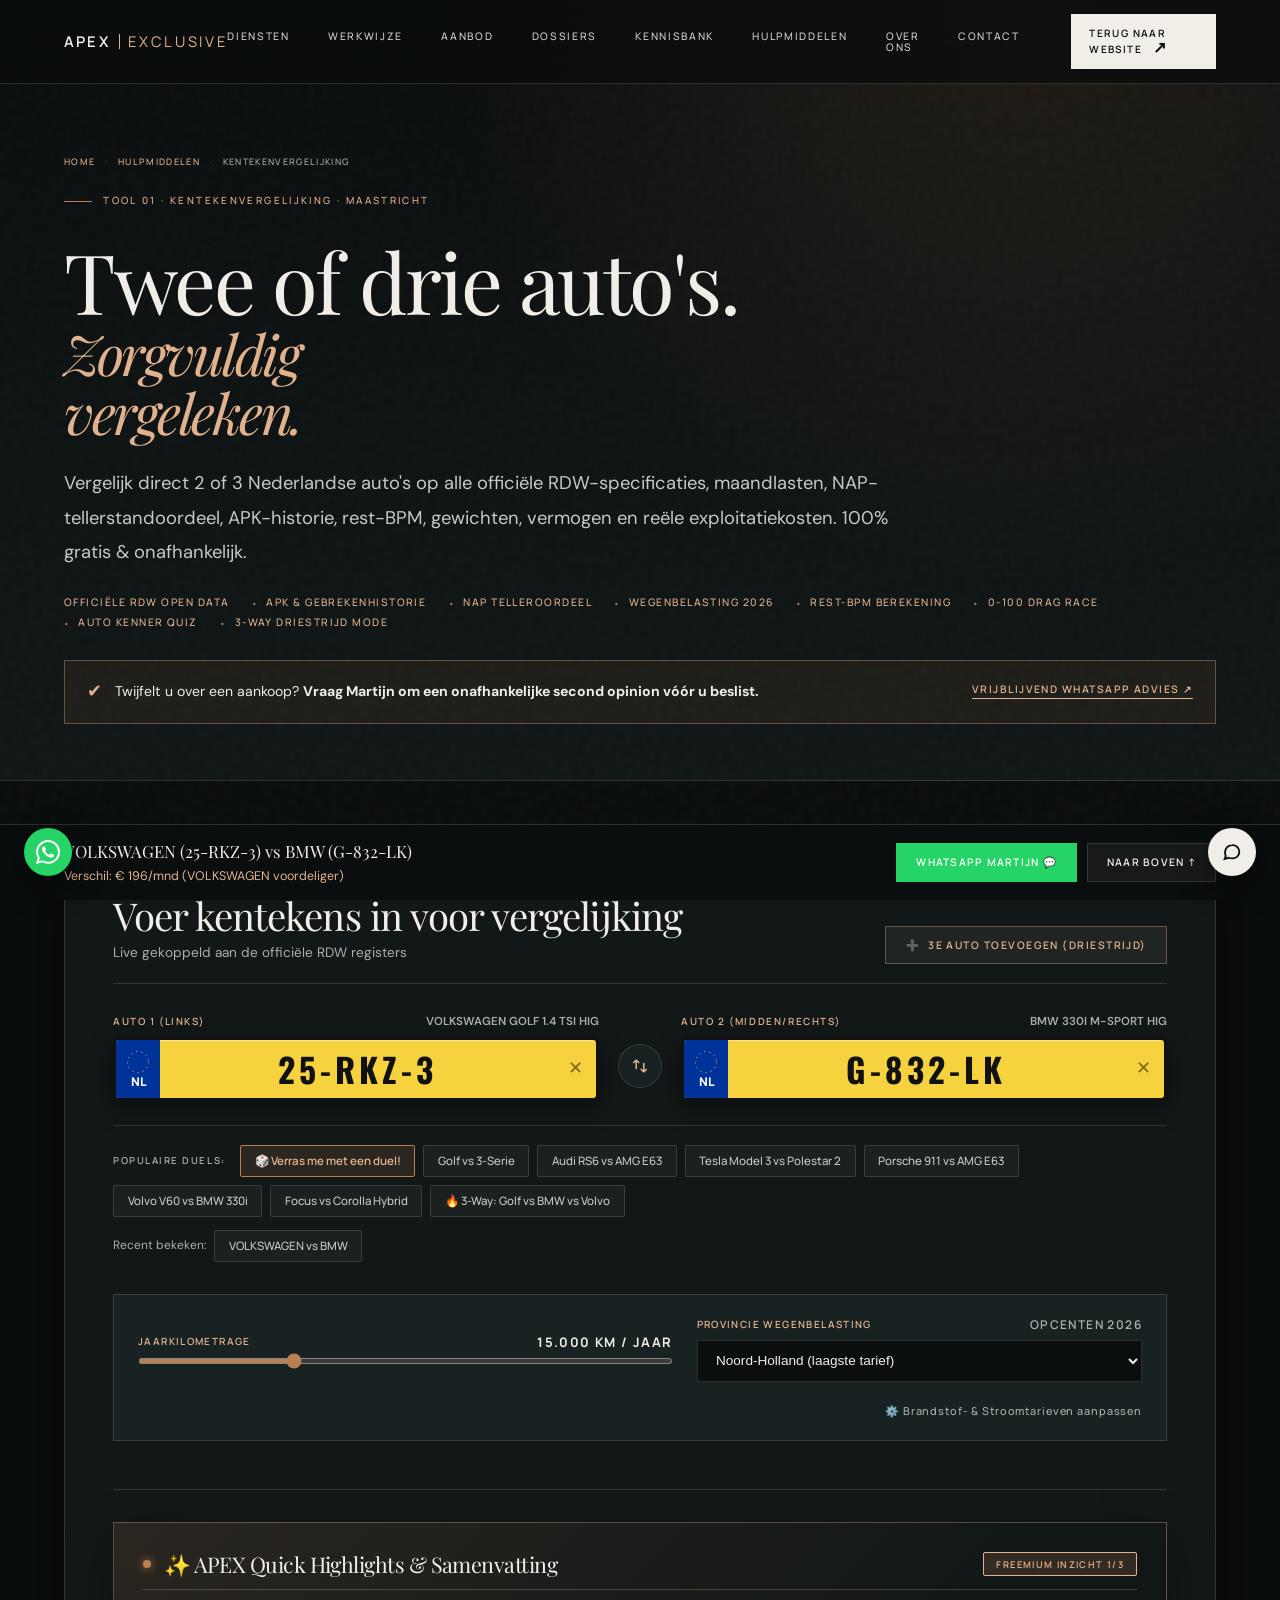
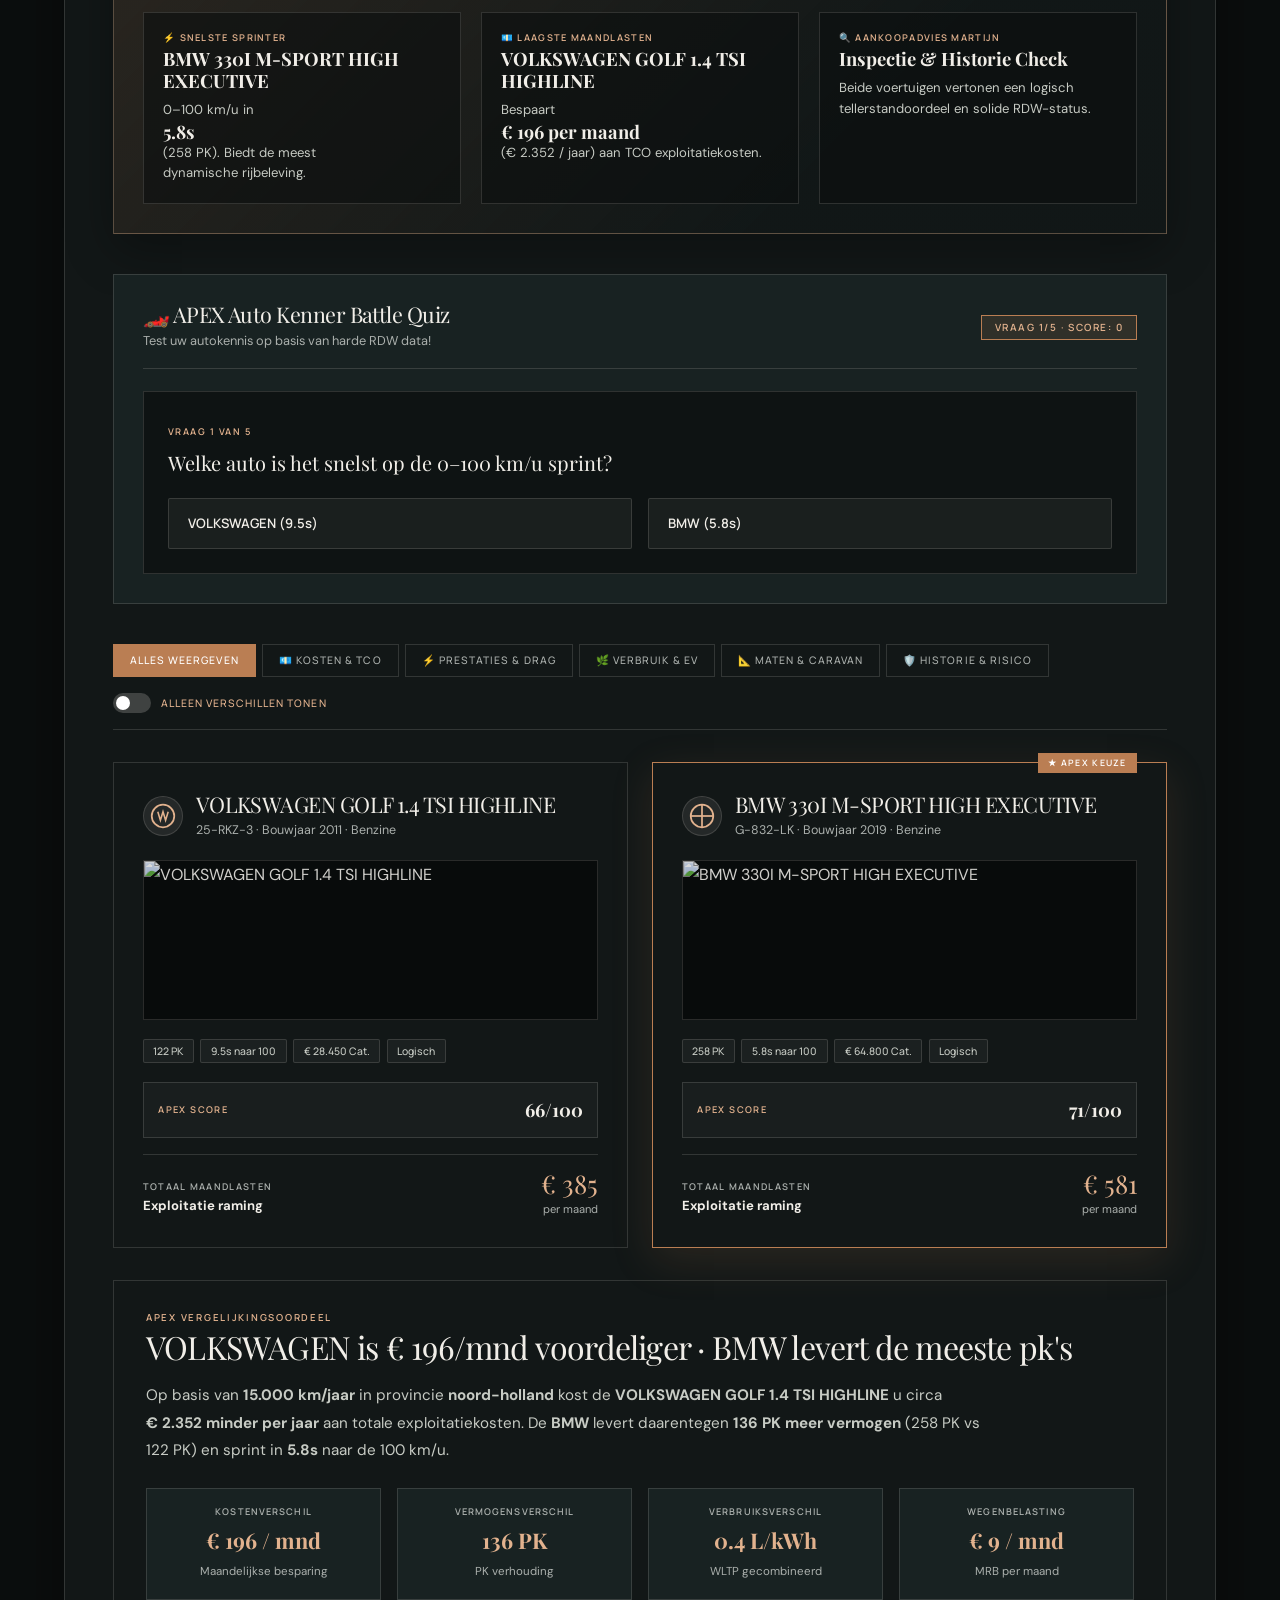
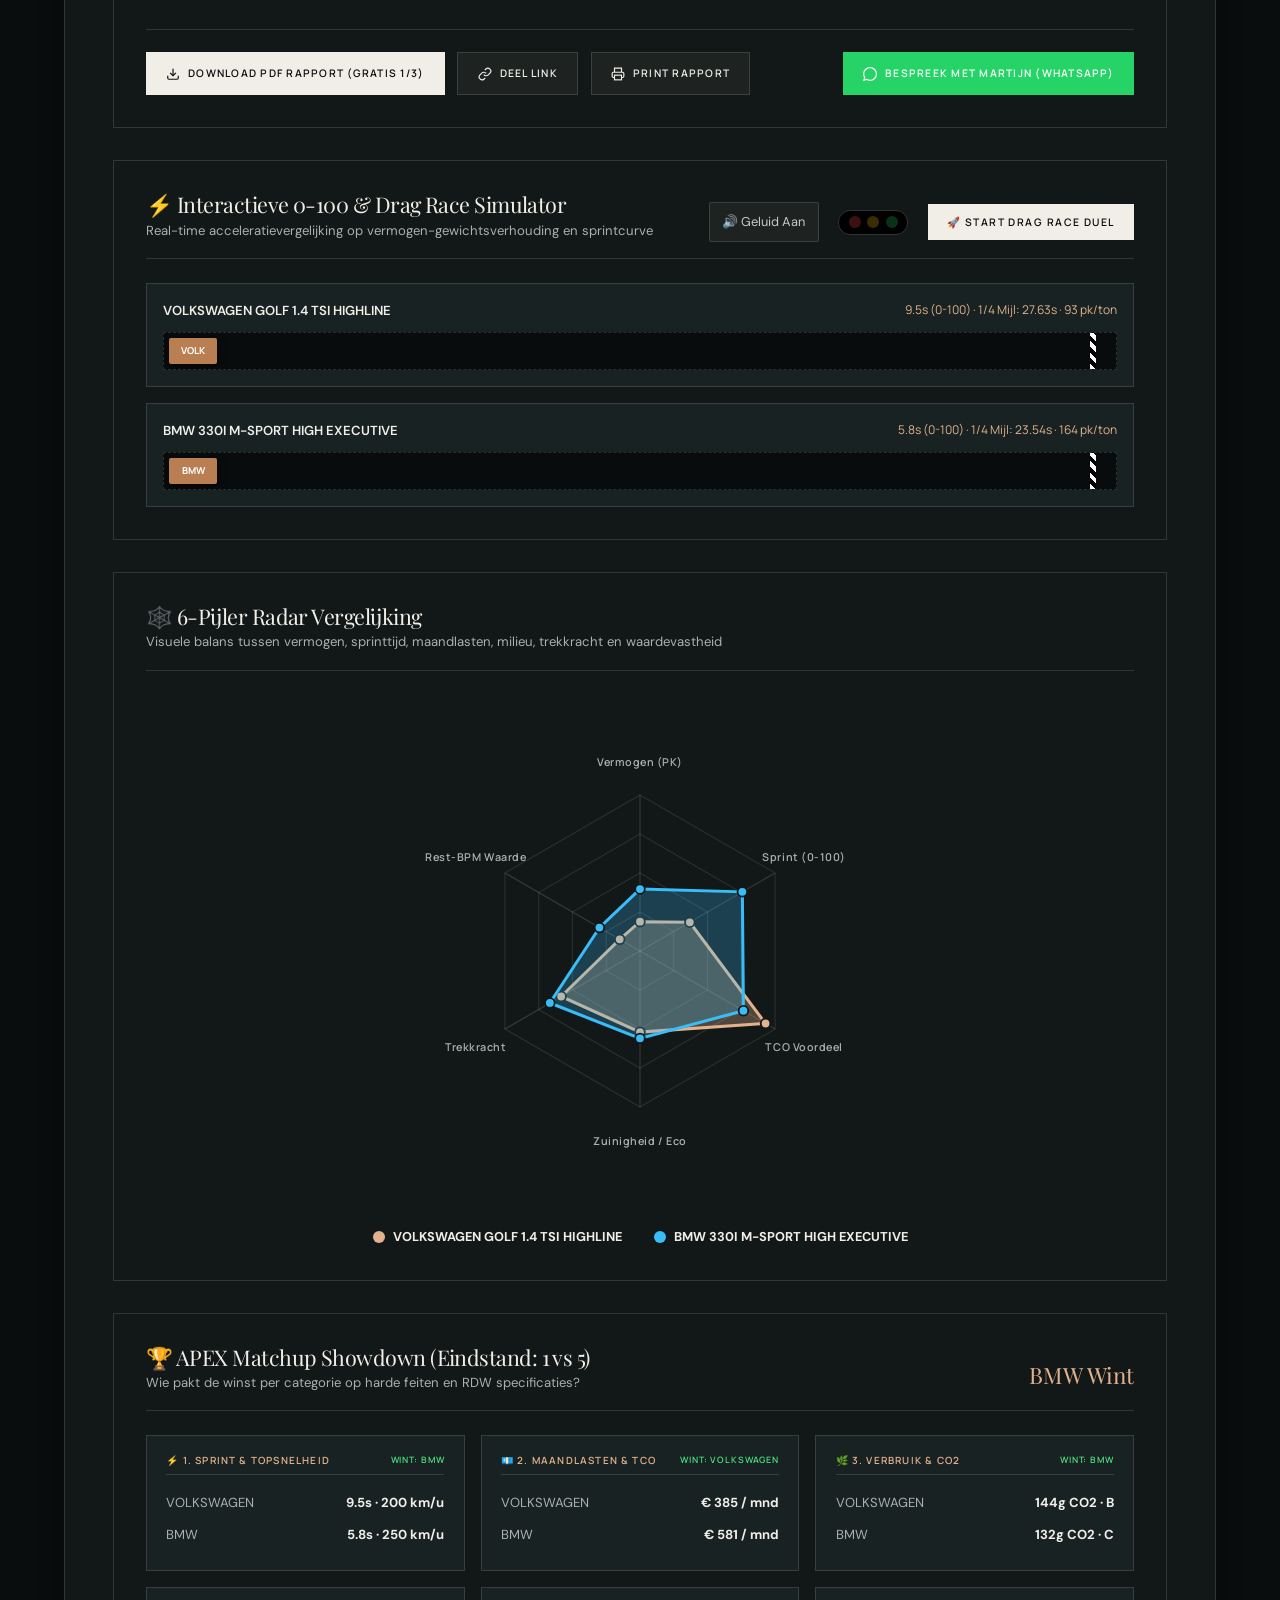
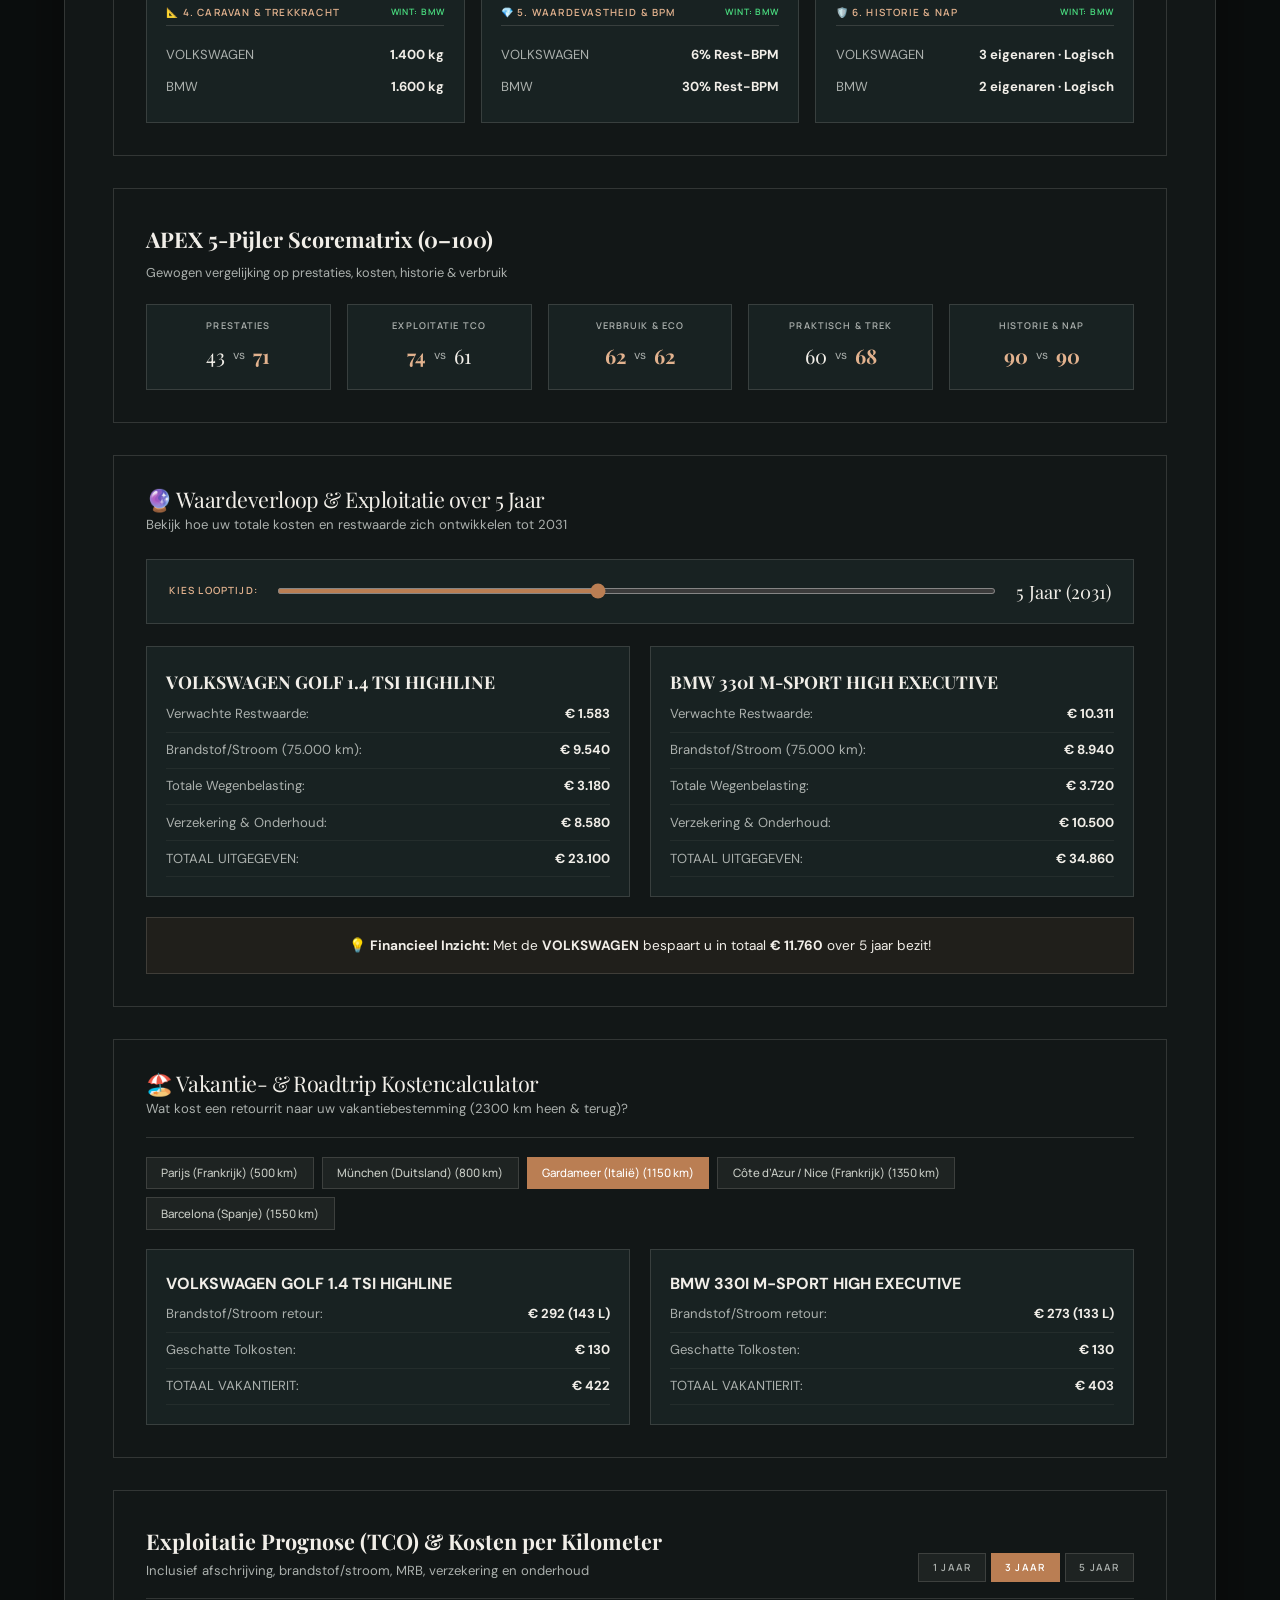
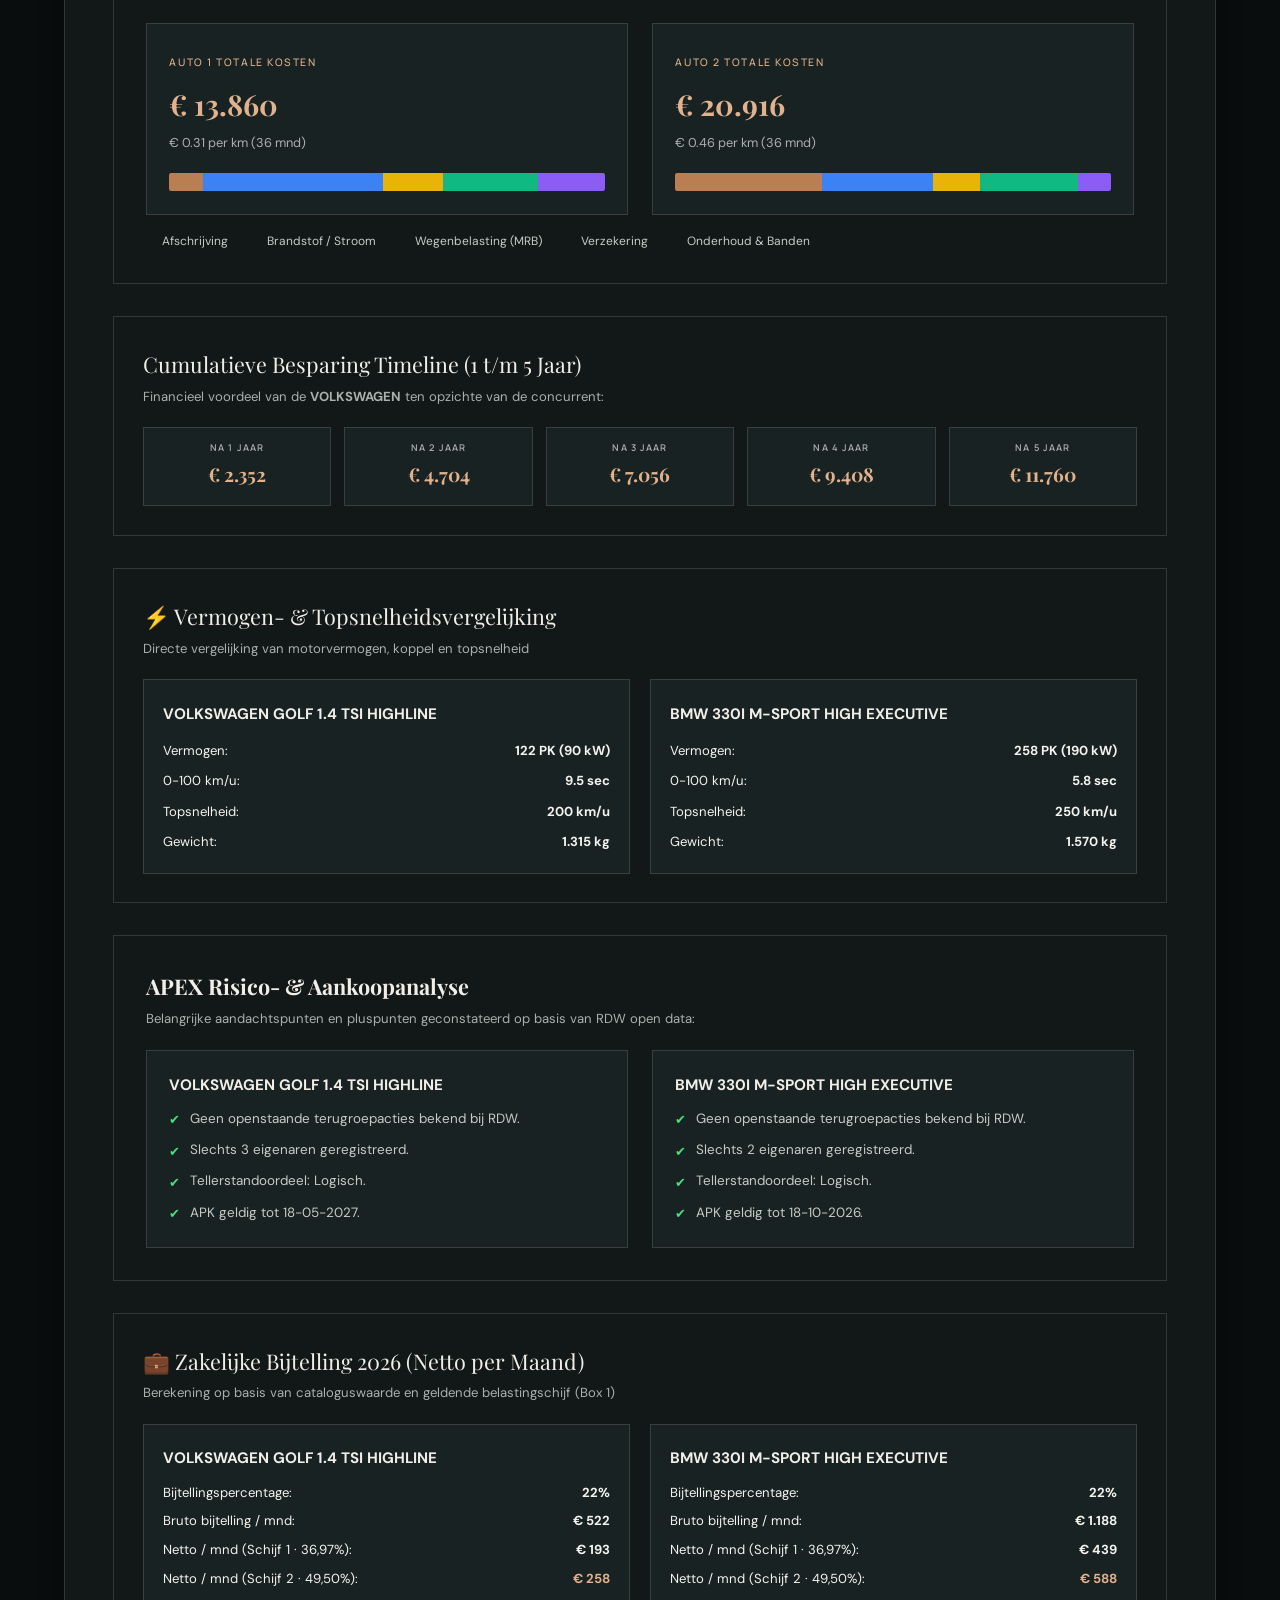
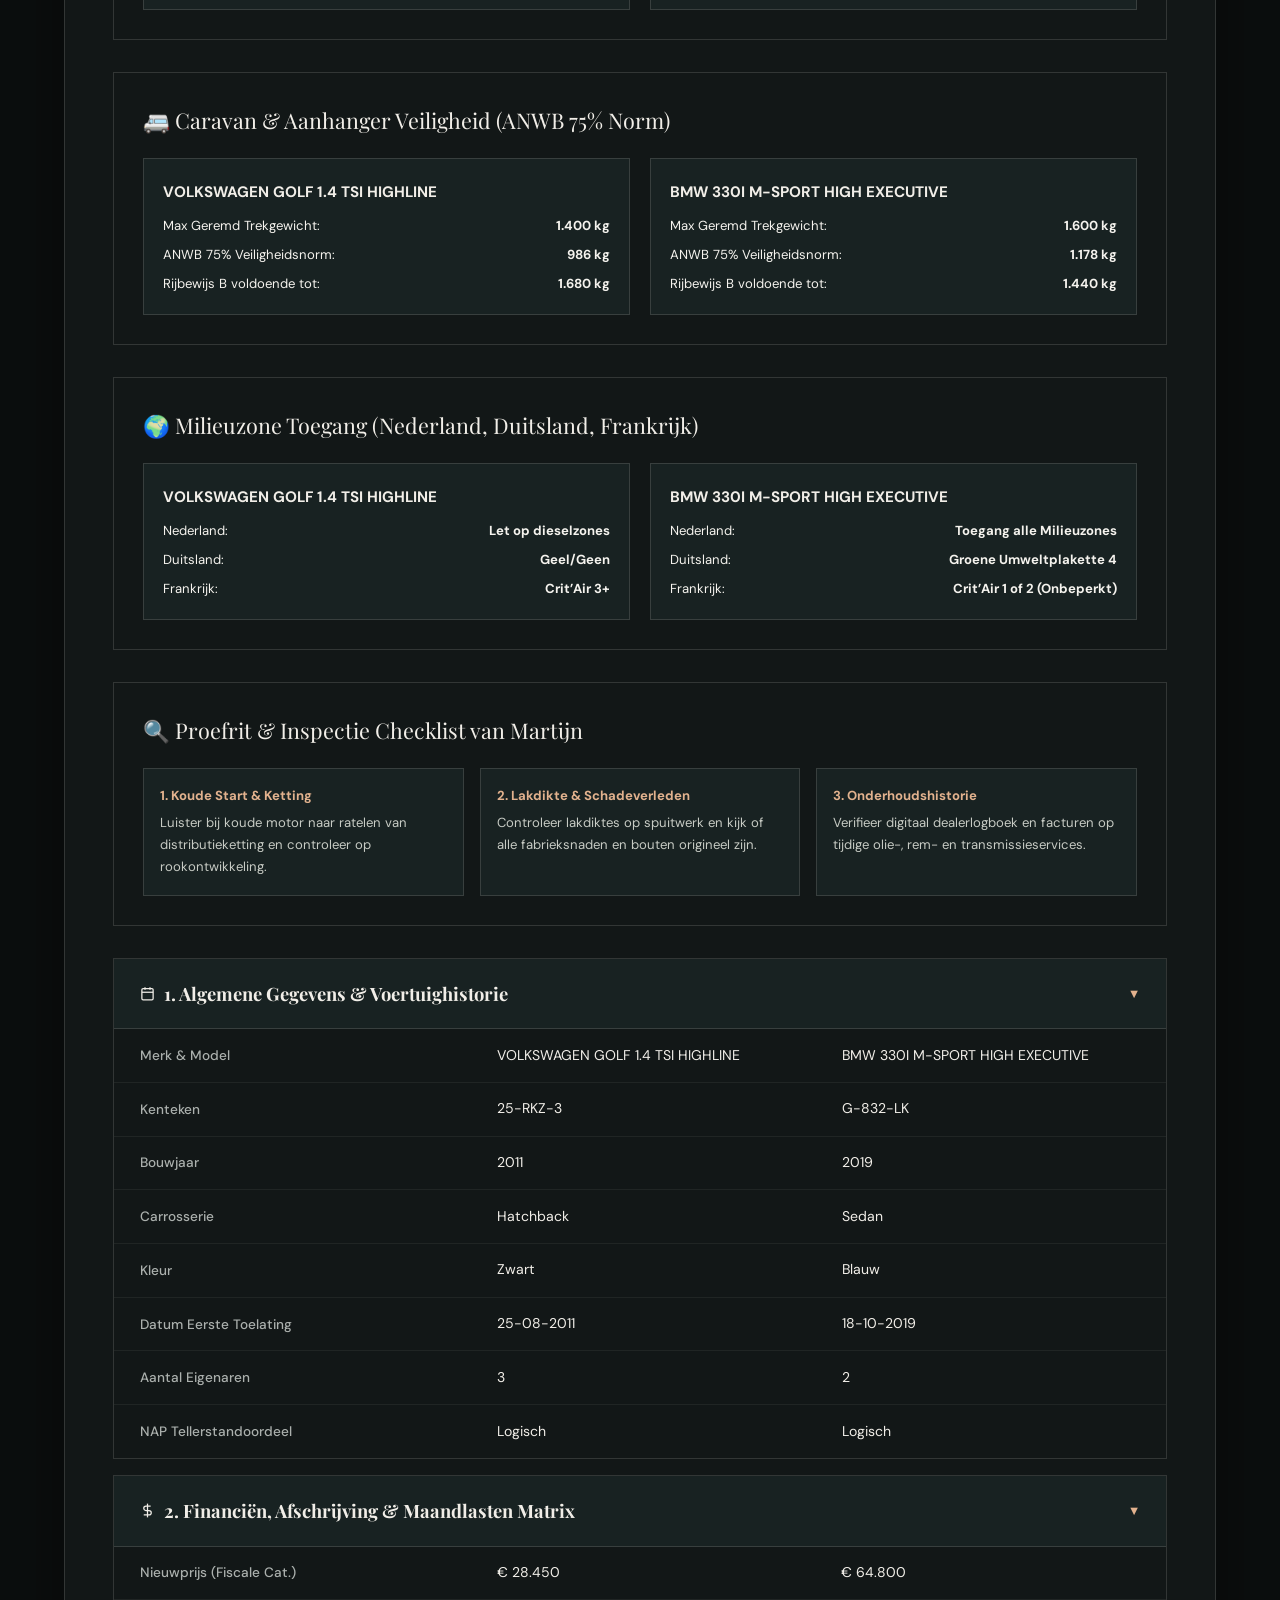
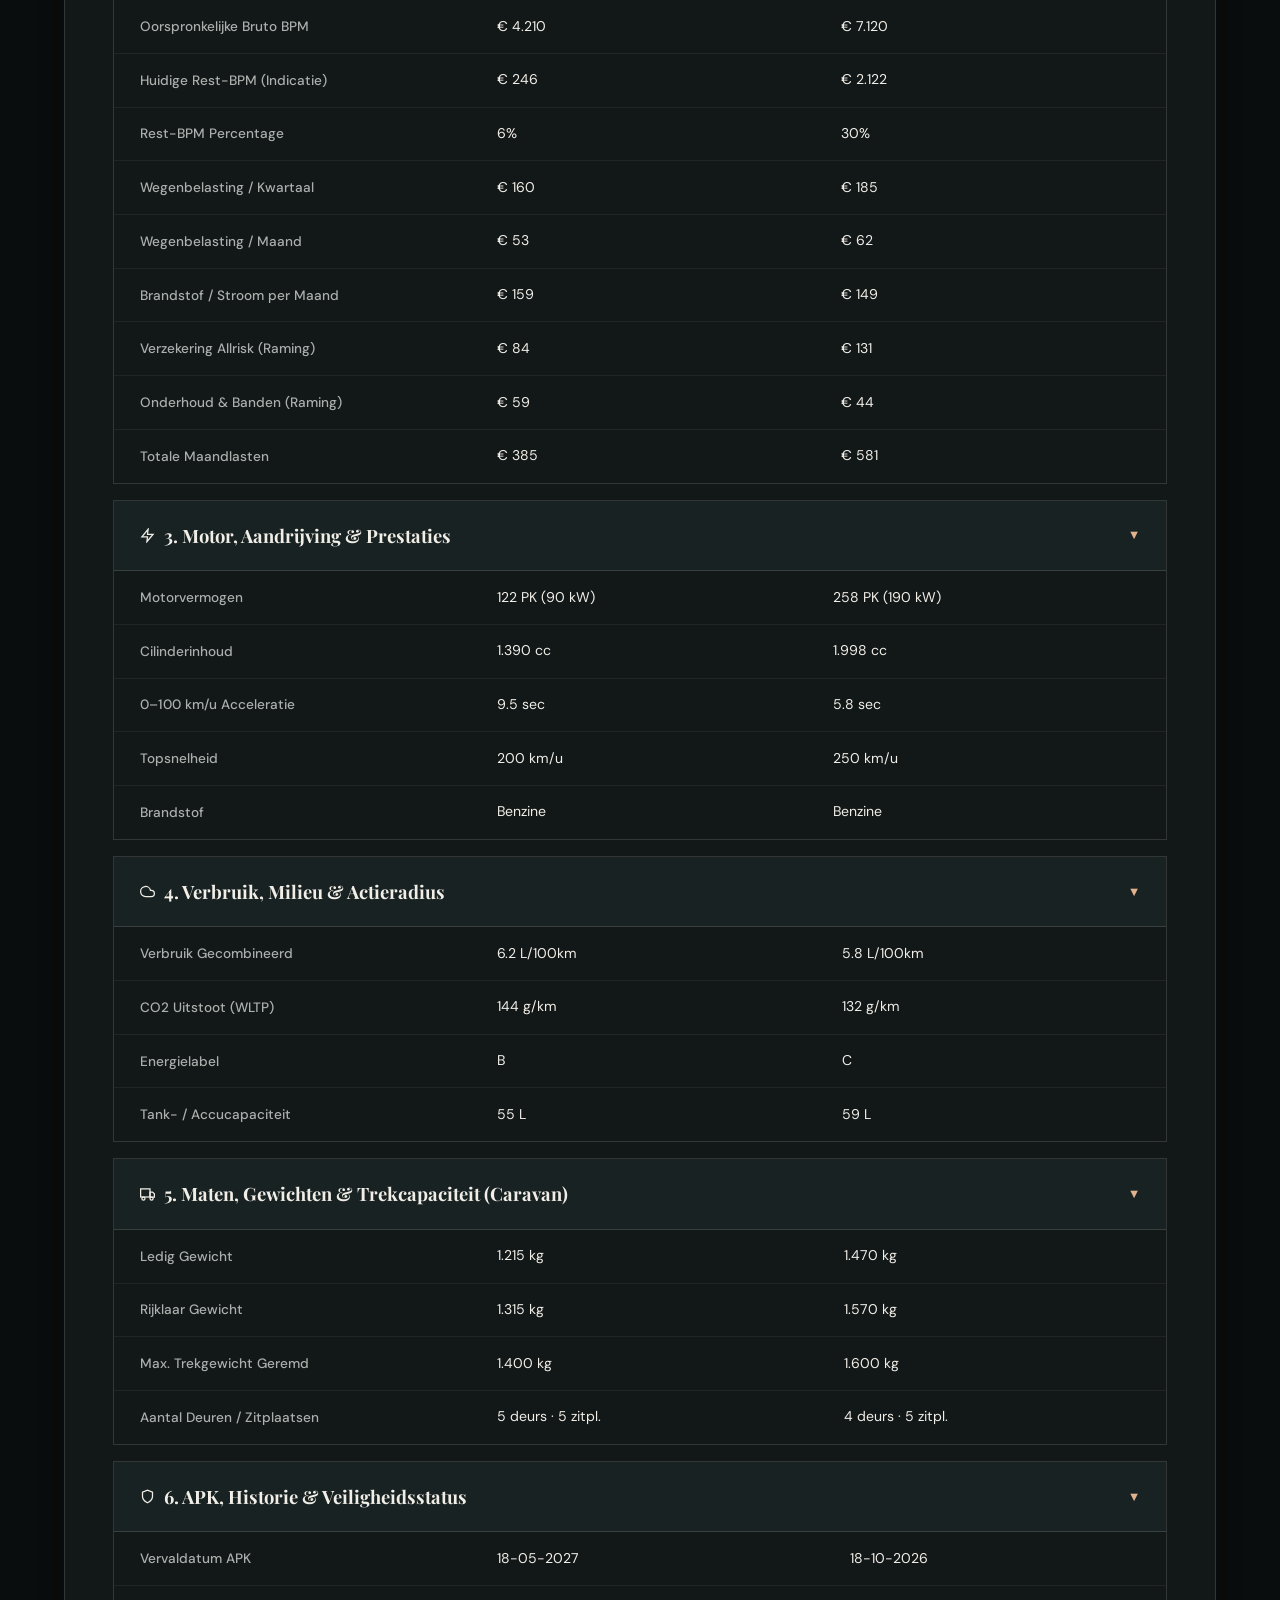
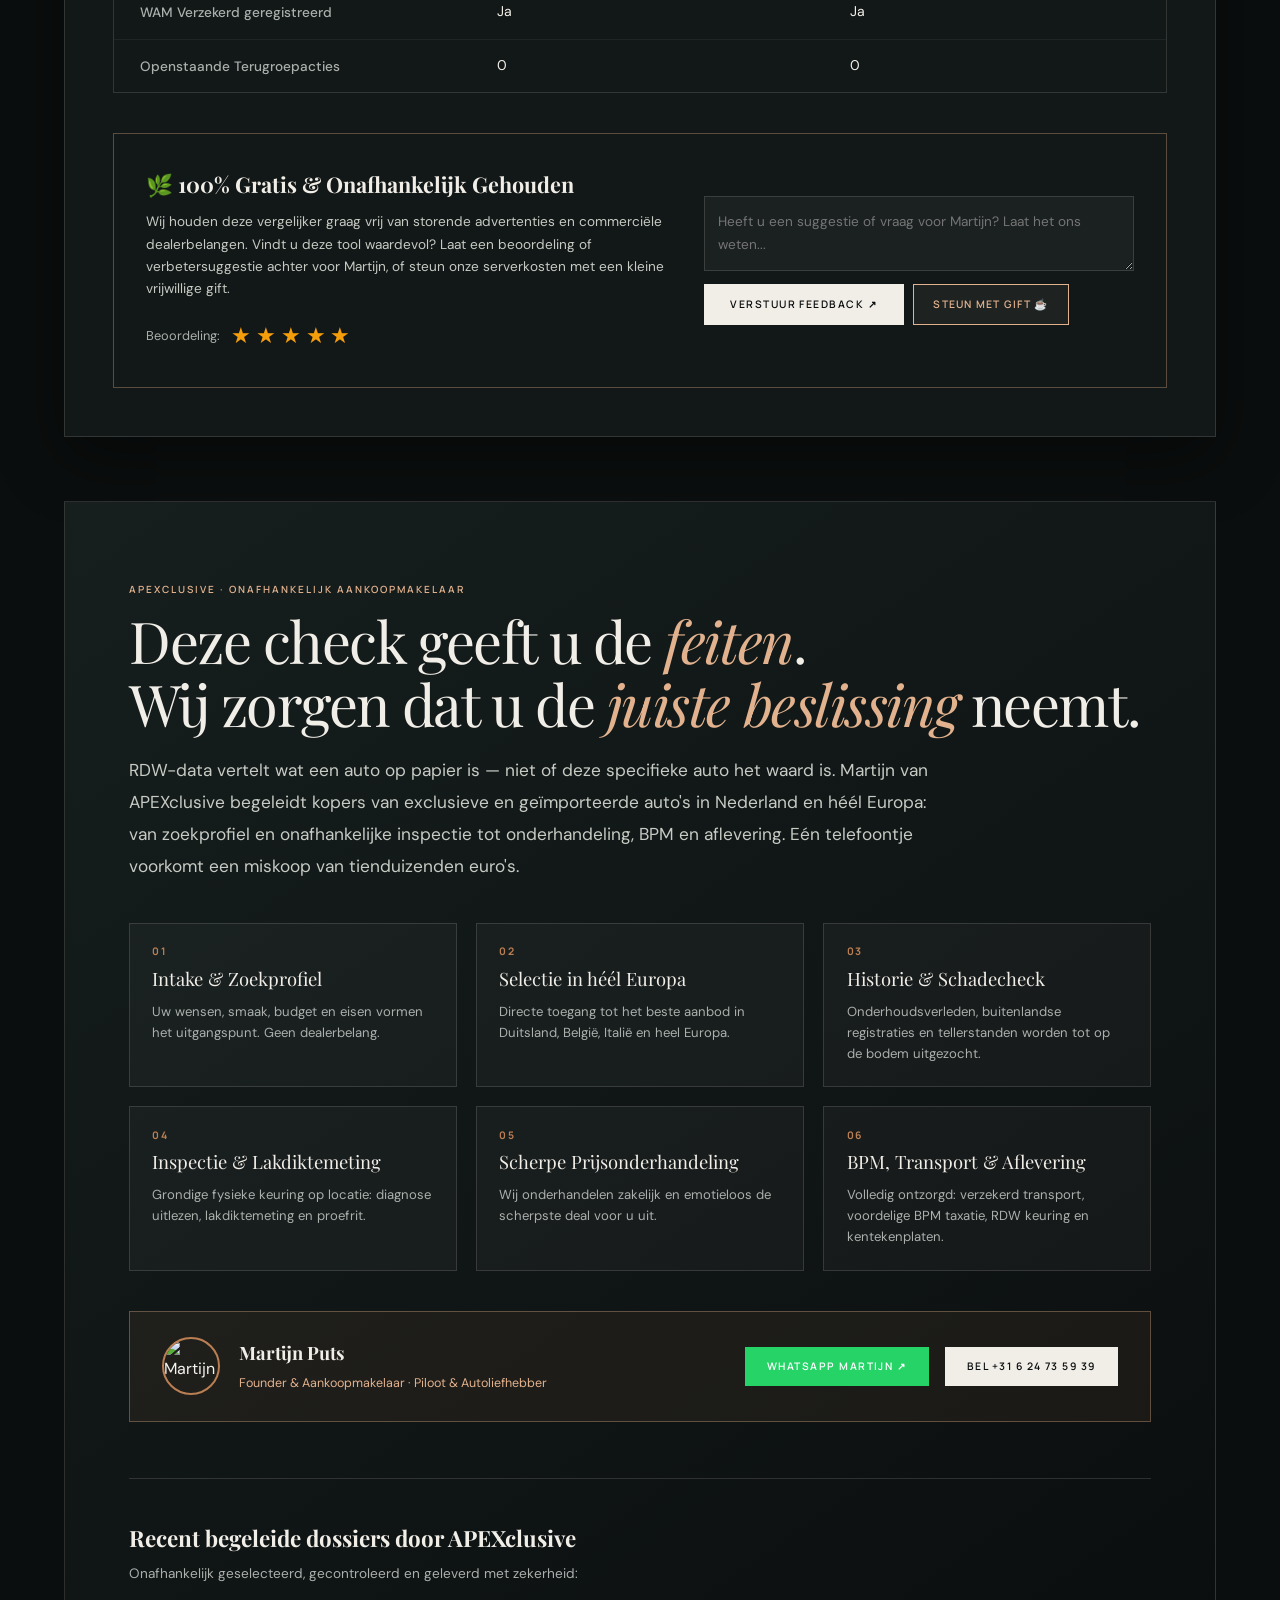
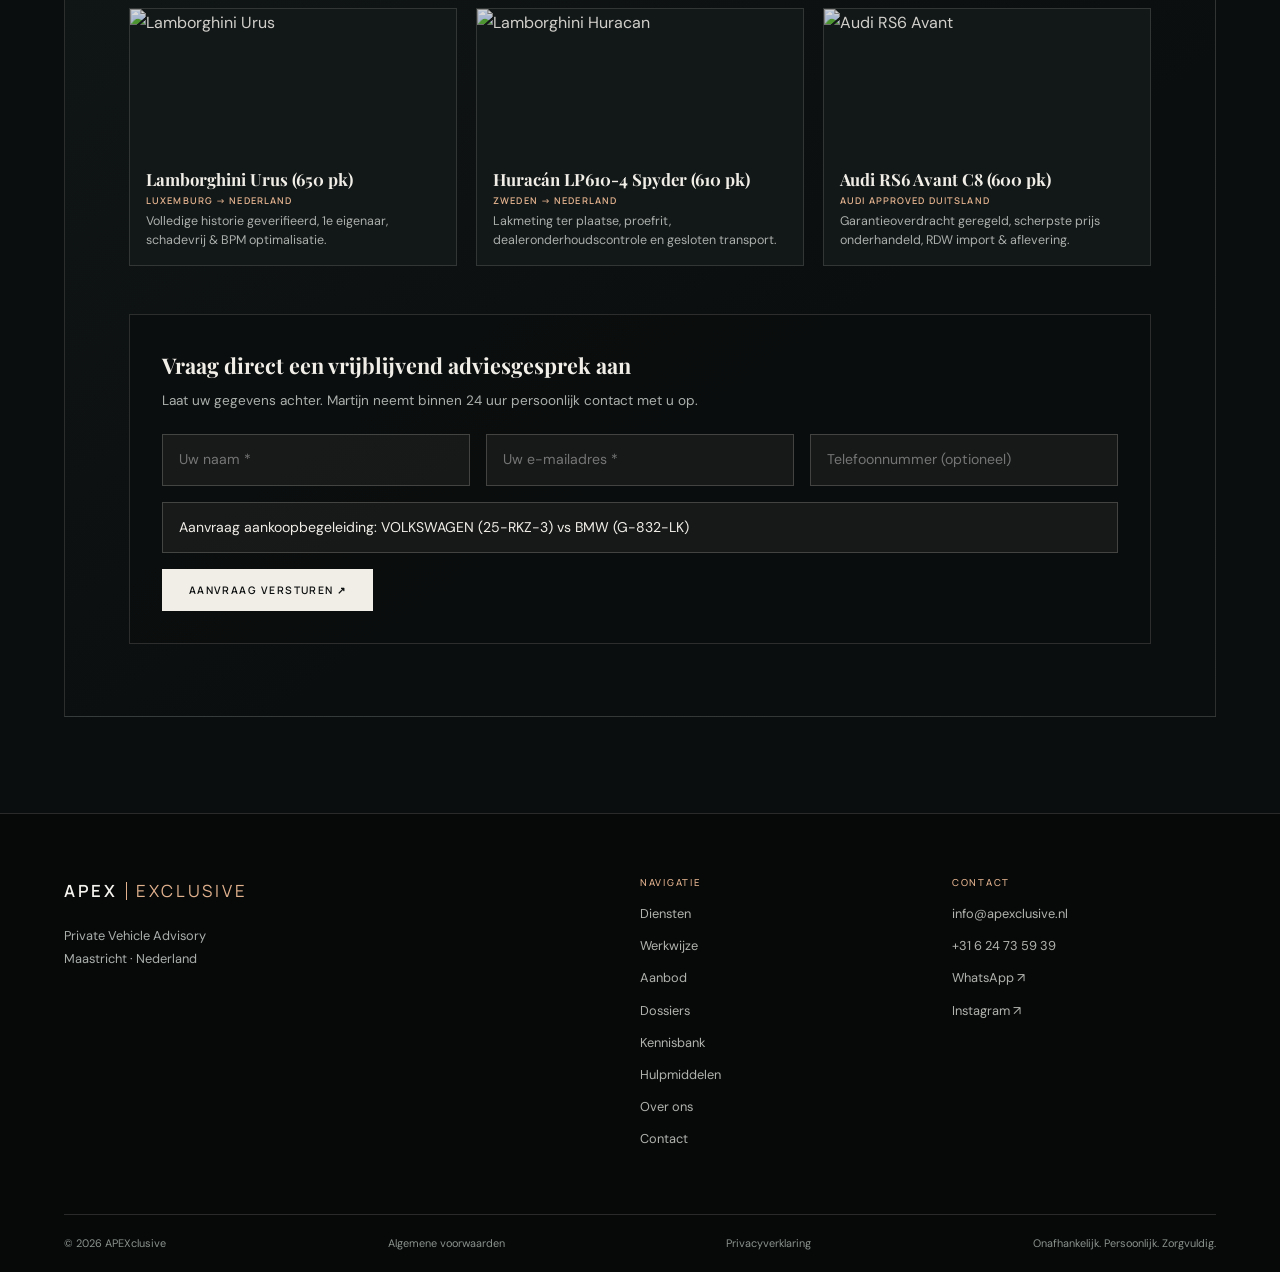
==== index.html @ bfec6d1b "feat: add 6-axis visual radar spider chart, vector SVG brand badges, and audio synthesizer to Auto V" ====
<!DOCTYPE html>
<html lang="nl">
<head>
  <meta charset="utf-8">
  <meta name="viewport" content="width=device-width, initial-scale=1, viewport-fit=cover">
  <title>Kentekenvergelijking — APEXclusive | Vergelijk Twee of Drie Auto's &amp; Maandlasten</title>
  <meta name="description" content="Vergelijk direct 2 of 3 Nederlandse auto's op alle officiële RDW open data, maandlasten, wegenbelasting 2026, rest-BPM, 0-100 sprintrace, APK-historie en NAP tellerstand. Onafhankelijk aankoopadvies door APEXclusive Maastricht.">
  <meta name="author" content="APEXclusive">
  <meta name="robots" content="index,follow,max-image-preview:large">
  <meta name="theme-color" content="#0b0e0e">
  <link rel="canonical" href="https://vergelijk.apexclusive.nl/">

  <!-- Open Graph / Social Media -->
  <meta property="og:type" content="website">
  <meta property="og:locale" content="nl_NL">
  <meta property="og:site_name" content="APEXclusive">
  <meta property="og:title" content="Kentekenvergelijking — APEXclusive | Vergelijk Auto's &amp; Maandlasten">
  <meta property="og:description" content="Vergelijk direct kentekens op alle officiële RDW-specificaties, maandlasten, rest-BPM, sprintrace en aankooprisico's.">
  <meta property="og:url" content="https://vergelijk.apexclusive.nl/">
  <meta property="og:image" content="https://res.cloudinary.com/sfd8ohjz/image/upload/w_1200,h_630,c_fill,q_auto:best,f_auto/v1786112048/Lamborghini_cockpit_zw7pmk.jpg">
  <meta property="og:image:alt" content="APEXclusive automotive advisory">
  <meta name="twitter:card" content="summary_large_image">
  <meta name="twitter:title" content="Kentekenvergelijking — APEXclusive">
  <meta name="twitter:description" content="Vergelijk kentekens en bekijk maandelijkse kosten voor afschrijving, verzekering, belasting en brandstof.">
  <meta name="twitter:image" content="https://res.cloudinary.com/sfd8ohjz/image/upload/w_1200,h_630,c_fill,q_auto:best,f_auto/v1786112048/Lamborghini_cockpit_zw7pmk.jpg">

  <!-- Favicons matching homepage -->
  <link rel="icon" href="favicon.ico" sizes="any">
  <link rel="icon" type="image/png" sizes="32x32" href="icons/favicon-32.png">
  <link rel="icon" type="image/png" sizes="16x16" href="icons/favicon-16.png">
  <link rel="apple-touch-icon" href="icons/apple-touch-icon.png">
  <link rel="mask-icon" href="apexclusive-mask-icon.svg" color="#ba7e53">

  <script type="application/ld+json">
  {
    "@context": "https://schema.org",
    "@type": "WebApplication",
    "name": "Kentekenvergelijking — APEXclusive",
    "url": "https://vergelijk.apexclusive.nl/",
    "applicationCategory": "UtilitiesApplication",
    "operatingSystem": "Web",
    "description": "Premium interactieve vergelijkingstool voor Nederlandse kentekens op basis van officiële RDW open data en complete exploitatiemaandlasten."
  }
  </script>

  <!-- Google Fonts matching APEXclusive Homepage -->
  <link rel="preconnect" href="https://fonts.googleapis.com">
  <link rel="preconnect" href="https://fonts.gstatic.com" crossorigin>
  <link href="https://fonts.googleapis.com/css2?family=DM+Sans:ital,wght@0,400;0,500;0,700;1,400&family=Manrope:wght@400;500;600;700;800&family=Playfair+Display:ital,wght@0,400;0,500;0,600;1,400;1,500&family=Oswald:wght@500;600;700&display=swap" rel="stylesheet">

  <!-- Core Theme & Tool Stylesheet -->
  <link rel="stylesheet" href="apexclusive-modern.css?v=20260901-18">
  <link rel="stylesheet" href="styles.css?v=20260902-01">
</head>
<body id="top">
  <a class="skip-link" href="#compare-main">Naar de inhoud</a>
  <div class="site-progress" id="site-progress" aria-hidden="true"></div>

  <!-- Toast Notification Container -->
  <div id="toast-msg" class="toast-msg" aria-live="polite"></div>

  <!-- ═══════════════ HEADER (Identiek aan apexclusive.nl) ═══════════════ -->
  <header class="site-header" id="site-header">
    <a class="wordmark" href="https://apexclusive.nl/" aria-label="APEXclusive home">
      <span>APEX</span><i></i><b>EXCLUSIVE</b>
    </a>

    <nav class="desktop-nav" aria-label="Hoofdnavigatie">
      <a href="https://apexclusive.nl/#diensten">Diensten</a>
      <a href="https://apexclusive.nl/#werkwijze">Werkwijze</a>
      <a href="https://apexclusive.nl/#aanbod">Aanbod</a>
      <a href="https://apexclusive.nl/#cases">Dossiers</a>
      <a href="https://apexclusive.nl/kennisbank.html">Kennisbank</a>
      <a href="https://apexclusive.nl/#tools" class="active">Hulpmiddelen</a>
      <a href="https://apexclusive.nl/#over">Over ons</a>
      <a href="https://apexclusive.nl/#contact">Contact</a>
    </nav>

    <a class="header-cta" href="https://apexclusive.nl/">
      Terug naar website <span>↗</span>
    </a>

    <button class="menu-button" type="button" aria-label="Menu openen" aria-controls="mobile-menu" aria-expanded="false">
      <span></span><span></span>
    </button>
  </header>

  <!-- Mobile Menu (Identiek aan apexclusive.nl) -->
  <div class="mobile-menu" id="mobile-menu" hidden>
    <nav aria-label="Mobiele navigatie">
      <a href="https://apexclusive.nl/#diensten">Diensten</a>
      <a href="https://apexclusive.nl/#werkwijze">Werkwijze</a>
      <a href="https://apexclusive.nl/#aanbod">Aanbod</a>
      <a href="https://apexclusive.nl/#cases">Dossiers</a>
      <a href="https://apexclusive.nl/kennisbank.html">Kennisbank</a>
      <a href="https://apexclusive.nl/#tools">Hulpmiddelen</a>
      <a href="https://apexclusive.nl/#over">Over APEXclusive</a>
      <a href="https://apexclusive.nl/#contact">Kennismaken <span>↗</span></a>
    </nav>
    <p>Private Vehicle Advisory<br>Maastricht · Nederland</p>
  </div>

  <!-- Page Hero (Tool Hero) -->
  <section class="page-hero">
    <div class="page-width">
      <nav class="breadcrumb" aria-label="Kruimelpad">
        <ol>
          <li><a href="https://apexclusive.nl/">Home</a></li>
          <li><a href="https://apexclusive.nl/#tools">Hulpmiddelen</a></li>
          <li><span aria-current="page">Kentekenvergelijking</span></li>
        </ol>
      </nav>

      <p class="kicker"><span></span> Tool 01 · Kentekenvergelijking · Maastricht</p>
      <h1>Twee of drie auto's.<br><em>Zorgvuldig vergeleken.</em></h1>
      <p class="hero-lead">
        Vergelijk direct 2 of 3 Nederlandse auto's op alle officiële RDW-specificaties, maandlasten, NAP-tellerstandoordeel, APK-historie, rest-BPM, gewichten, vermogen en reële exploitatiekosten. 100% gratis &amp; onafhankelijk.
      </p>

      <div class="hero-points" aria-label="Tool voordelen">
        <span>Officiële RDW Open Data</span>
        <span>APK &amp; Gebrekenhistorie</span>
        <span>NAP Telleroordeel</span>
        <span>Wegenbelasting 2026</span>
        <span>Rest-BPM Berekening</span>
        <span>0-100 Drag Race</span>
        <span>Auto Kenner Quiz</span>
        <span>3-Way Driestrijd Mode</span>
      </div>

      <div class="hero-advisor-strip">
        <div class="hero-advisor-text">
          <span style="color:var(--copper-light); font-size:1.1rem;">✔</span>
          <span>Twijfelt u over een aankoop? <strong>Vraag Martijn om een onafhankelijke second opinion vóór u beslist.</strong></span>
        </div>
        <a href="https://wa.me/31624735939?text=Beste%20Martijn%2C%20ik%20overweeg%20de%20aankoop%20van%20een%20auto%20en%20zou%20graag%20vrijblijvend%20weten%20of%20APEXclusive%20hierbij%20kan%20begeleiden." class="hero-advisor-link" target="_blank" rel="noopener noreferrer">
          Vrijblijvend WhatsApp advies ↗
        </a>
      </div>
    </div>
  </section>

  <!-- Main Comparison Area -->
  <main class="main-wrap" id="compare-main">
    <div class="form-card">
      
      <!-- Input Section Header -->
      <div class="section-header-row">
        <div class="section-title-wrap">
          <h2>Voer kentekens in voor vergelijking</h2>
          <p>Live gekoppeld aan de officiële RDW registers</p>
        </div>
        <div>
          <button class="add-third-car-btn" id="toggle-car-3-btn" type="button" onclick="toggleThirdCar()">
            <span>➕</span> 3e Auto Toevoegen (Driestrijd)
          </button>
        </div>
      </div>

      <!-- Plate Inputs Grid -->
      <div class="plate-grid-container" id="plate-grid-container">
        <!-- Vehicle 1 Plate -->
        <div class="plate-col" id="plate-col-1">
          <div class="plate-col-label">
            <span>Auto 1 (Links)</span>
            <span class="plate-status-text" id="plate-status-1">Typ kenteken</span>
          </div>
          <div class="plate-wrapper" id="plate-ui-1">
            <div class="plate-eu-badge" aria-hidden="true">
              <div class="plate-eu-stars">
                <svg viewBox="0 0 64 64" fill="#f7d23f" width="24" height="24">
                  <circle cx="32" cy="32" r="28" fill="none" stroke="#f7d23f" stroke-width="2.5" stroke-dasharray="3, 11"/>
                </svg>
              </div>
              <div class="plate-eu-text">NL</div>
            </div>
            <input 
              class="plate-input-field" 
              id="plate-input-1" 
              type="text" 
              maxlength="10" 
              placeholder="25-RKZ-3" 
              aria-label="Kenteken auto 1" 
              autocomplete="off" 
              autocapitalize="characters" 
              spellcheck="false"
            >
            <button class="plate-clear-btn" id="plate-clear-1" type="button" onclick="clearPlate(1)" aria-label="Wis kenteken 1" hidden>✕</button>
          </div>
        </div>

        <!-- Swap Button (between 1 and 2) -->
        <div class="plate-swap-container" id="swap-container">
          <button class="swap-btn" type="button" onclick="swapPlates()" aria-label="Wissel auto 1 en auto 2 om" title="Wissel kentekens om">
            <svg viewBox="0 0 24 24" width="18" height="18"><path d="M7 16V4M7 4L3 8M7 4L11 8M17 8V20M17 20L21 16M17 20L13 16"/></svg>
          </button>
        </div>

        <!-- Vehicle 2 Plate -->
        <div class="plate-col" id="plate-col-2">
          <div class="plate-col-label">
            <span>Auto 2 (Midden/Rechts)</span>
            <span class="plate-status-text" id="plate-status-2">Typ kenteken</span>
          </div>
          <div class="plate-wrapper" id="plate-ui-2">
            <div class="plate-eu-badge" aria-hidden="true">
              <div class="plate-eu-stars">
                <svg viewBox="0 0 64 64" fill="#f7d23f" width="24" height="24">
                  <circle cx="32" cy="32" r="28" fill="none" stroke="#f7d23f" stroke-width="2.5" stroke-dasharray="3, 11"/>
                </svg>
              </div>
              <div class="plate-eu-text">NL</div>
            </div>
            <input 
              class="plate-input-field" 
              id="plate-input-2" 
              type="text" 
              maxlength="10" 
              placeholder="G-832-LK" 
              aria-label="Kenteken auto 2" 
              autocomplete="off" 
              autocapitalize="characters" 
              spellcheck="false"
            >
            <button class="plate-clear-btn" id="plate-clear-2" type="button" onclick="clearPlate(2)" aria-label="Wis kenteken 2" hidden>✕</button>
          </div>
        </div>

        <!-- Vehicle 3 Plate (Optional 3rd Column) -->
        <div class="plate-col" id="plate-col-3" style="display: none;">
          <div class="plate-col-label">
            <span>Auto 3 (Rechts)</span>
            <span class="plate-status-text" id="plate-status-3">Typ kenteken</span>
          </div>
          <div class="plate-wrapper" id="plate-ui-3">
            <div class="plate-eu-badge" aria-hidden="true">
              <div class="plate-eu-stars">
                <svg viewBox="0 0 64 64" fill="#f7d23f" width="24" height="24">
                  <circle cx="32" cy="32" r="28" fill="none" stroke="#f7d23f" stroke-width="2.5" stroke-dasharray="3, 11"/>
                </svg>
              </div>
              <div class="plate-eu-text">NL</div>
            </div>
            <input 
              class="plate-input-field" 
              id="plate-input-3" 
              type="text" 
              maxlength="10" 
              placeholder="04-HGL-B" 
              aria-label="Kenteken auto 3" 
              autocomplete="off" 
              autocapitalize="characters" 
              spellcheck="false"
            >
            <button class="plate-clear-btn" id="plate-clear-3" type="button" onclick="clearPlate(3)" aria-label="Wis kenteken 3" hidden>✕</button>
          </div>
        </div>
      </div>

      <!-- Quick Preset Chips -->
      <div class="preset-bar">
        <span class="preset-label">Populaire Duels:</span>
        <button class="preset-chip random-btn" type="button" onclick="loadRandomDuel()">🎲 Verras me met een duel!</button>
        <button class="preset-chip" type="button" onclick="loadPreset('25RKZ3', 'G832LK')">Golf vs 3-Serie</button>
        <button class="preset-chip" type="button" onclick="loadPreset('24RPLV', 'X789PP')">Audi RS6 vs AMG E63</button>
        <button class="preset-chip" type="button" onclick="loadPreset('TB145X', 'N563FF')">Tesla Model 3 vs Polestar 2</button>
        <button class="preset-chip" type="button" onclick="loadPreset('J123KZ', 'X789PP')">Porsche 911 vs AMG E63</button>
        <button class="preset-chip" type="button" onclick="loadPreset('04HGLB', 'G832LK')">Volvo V60 vs BMW 330i</button>
        <button class="preset-chip" type="button" onclick="loadPreset('L712BV', 'AB123C')">Focus vs Corolla Hybrid</button>
        <button class="preset-chip" type="button" onclick="load3WayPreset('25RKZ3', 'G832LK', '04HGLB')">🔥 3-Way: Golf vs BMW vs Volvo</button>
      </div>

      <!-- Recent Searches Chips -->
      <div class="recent-bar" id="recent-searches-bar" hidden></div>

      <!-- Settings Panel: Km/jaar & Provincie Selector & Brandstofprijzen -->
      <div class="settings-panel">
        <div class="setting-group">
          <div class="setting-header">
            <span>Jaarkilometrage</span>
            <span class="setting-value-badge" id="km-val-display">15.000 km / jaar</span>
          </div>
          <div class="slider-container">
            <input 
              type="range" 
              class="range-slider" 
              id="km-slider" 
              min="5000" 
              max="40000" 
              step="2500" 
              value="15000" 
              aria-label="Aantal kilometers per jaar"
            >
          </div>
        </div>

        <div class="setting-group">
          <div class="setting-header">
            <span>Provincie Wegenbelasting</span>
            <span style="color:var(--muted); font-size:0.75rem;">Opcenten 2026</span>
          </div>
          <select class="province-select" id="province-select" aria-label="Selecteer provincie voor wegenbelasting">
            <option value="noord-holland" selected>Noord-Holland (laagste tarief)</option>
            <option value="utrecht">Utrecht</option>
            <option value="overijssel">Overijssel</option>
            <option value="noord-brabant">Noord-Brabant</option>
            <option value="zeeland">Zeeland</option>
            <option value="flevoland">Flevoland</option>
            <option value="limburg">Limburg</option>
            <option value="friesland">Friesland</option>
            <option value="gelderland">Gelderland</option>
            <option value="drenthe">Drenthe</option>
            <option value="groningen">Groningen</option>
            <option value="zuid-holland">Zuid-Holland (hoogste tarief)</option>
          </select>
        </div>

        <div style="grid-column: 1 / -1; display: flex; justify-content: flex-end;">
          <button class="fuel-customizer-toggle" type="button" onclick="toggleFuelCustomizer()">
            <span>⚙️ Brandstof- &amp; Stroomtarieven aanpassen</span>
          </button>
        </div>

        <div class="fuel-customizer-panel" id="fuel-customizer-panel">
          <div style="display: flex; justify-content: space-between; align-items: center;">
            <strong style="font: 600 0.72rem/1 var(--display); letter-spacing: 0.15em; text-transform: uppercase; color: var(--copper-light);">
              Brandstof- &amp; Laadprijzen 2026 (Per Liter / kWh)
            </strong>
            <button type="button" onclick="resetFuelPrices()" style="background: none; border: none; color: var(--muted); font-size: 0.72rem; cursor: pointer;">
              Herstel standaarden ↺
            </button>
          </div>
          <div class="fuel-input-grid">
            <div class="fuel-inp-group">
              <label for="price-petrol">Benzine Euro 95 (€/L)</label>
              <input type="number" id="price-petrol" step="0.01" value="2.05" onchange="updateCustomFuelPrice('petrol', this.value)">
            </div>
            <div class="fuel-inp-group">
              <label for="price-diesel">Diesel (€/L)</label>
              <input type="number" id="price-diesel" step="0.01" value="1.78" onchange="updateCustomFuelPrice('diesel', this.value)">
            </div>
            <div class="fuel-inp-group">
              <label for="price-lpg">LPG Autogas (€/L)</label>
              <input type="number" id="price-lpg" step="0.01" value="0.89" onchange="updateCustomFuelPrice('lpg', this.value)">
            </div>
            <div class="fuel-inp-group">
              <label for="price-ev">EV Stroom gemengd (€/kWh)</label>
              <input type="number" id="price-ev" step="0.01" value="0.32" onchange="updateCustomFuelPrice('ev', this.value)">
            </div>
          </div>
        </div>
      </div>

      <!-- Comparison Results Area -->
      <div class="comparison-results-area" id="comparison-results" hidden>
        
        <!-- ✨ QUICK HIGHLIGHTS & EXECUTIVE BRIEFING CARD -->
        <div id="executive-highlights-container"></div>

        <!-- 🏎️ APEX AUTO KENNER QUIZ BATTLE (THE GAME!) -->
        <div id="quiz-game-container"></div>

        <!-- Category Filter Tabs Bar -->
        <div class="category-filter-bar">
          <div class="cat-tabs-group">
            <button class="cat-tab-btn active" data-cat="all" onclick="filterCategory('all')">Alles Weergeven</button>
            <button class="cat-tab-btn" data-cat="kosten" onclick="filterCategory('kosten')">💶 Kosten &amp; TCO</button>
            <button class="cat-tab-btn" data-cat="prestaties" onclick="filterCategory('prestaties')">⚡ Prestaties &amp; Drag</button>
            <button class="cat-tab-btn" data-cat="verbruik" onclick="filterCategory('verbruik')">🌿 Verbruik &amp; EV</button>
            <button class="cat-tab-btn" data-cat="maten" onclick="filterCategory('maten')">📐 Maten &amp; Caravan</button>
            <button class="cat-tab-btn" data-cat="historie" onclick="filterCategory('historie')">🛡️ Historie &amp; Risico</button>
          </div>
          <label class="diff-toggle-container" title="Verberg rijen waarin alle auto's dezelfde waarde hebben">
            <span class="switch-control">
              <input type="checkbox" id="diff-only-switch" onchange="toggleDiffOnly(this.checked)">
              <span class="switch-slider"></span>
            </span>
            <span>Alleen verschillen tonen</span>
          </label>
        </div>

        <!-- Top Vehicle Hero Cards (2 or 3 columns) -->
        <div class="vehicle-hero-grid" id="vehicle-hero-grid">
          <!-- Vehicle 1 Hero -->
          <div class="vehicle-hero-card" id="v1-hero-card">
            <div class="vehicle-hero-header">
              <div class="vehicle-brand-badge">
                <div class="vehicle-logo-icon" id="v1-hero-logo">A</div>
                <div class="vehicle-name-block">
                  <h3 id="v1-hero-name">Auto 1</h3>
                  <p id="v1-hero-sub">Laden...</p>
                </div>
              </div>
            </div>

            <div class="vehicle-avatar-box" id="v1-avatar-box"></div>

            <div class="vehicle-pill-tags" id="v1-hero-tags"></div>

            <div class="score-summary-bar">
              <span class="score-badge-label">APEX Score</span>
              <strong class="score-num-display" id="v1-score-val">—/100</strong>
            </div>

            <div class="vehicle-cost-highlight" id="v1-cost-box">
              <div class="cost-label-col">
                <span>Totaal Maandlasten</span>
                <strong>Exploitatie raming</strong>
              </div>
              <div class="cost-value-col">
                <div class="cost-amount-large" id="v1-cost-total">—</div>
                <div class="cost-period-sub">per maand</div>
              </div>
            </div>
          </div>

          <!-- Vehicle 2 Hero -->
          <div class="vehicle-hero-card" id="v2-hero-card">
            <div class="vehicle-hero-header">
              <div class="vehicle-brand-badge">
                <div class="vehicle-logo-icon" id="v2-hero-logo">B</div>
                <div class="vehicle-name-block">
                  <h3 id="v2-hero-name">Auto 2</h3>
                  <p id="v2-hero-sub">Laden...</p>
                </div>
              </div>
            </div>

            <div class="vehicle-avatar-box" id="v2-avatar-box"></div>

            <div class="vehicle-pill-tags" id="v2-hero-tags"></div>

            <div class="score-summary-bar">
              <span class="score-badge-label">APEX Score</span>
              <strong class="score-num-display" id="v2-score-val">—/100</strong>
            </div>

            <div class="vehicle-cost-highlight" id="v2-cost-box">
              <div class="cost-label-col">
                <span>Totaal Maandlasten</span>
                <strong>Exploitatie raming</strong>
              </div>
              <div class="cost-value-col">
                <div class="cost-amount-large" id="v2-cost-total">—</div>
                <div class="cost-period-sub">per maand</div>
              </div>
            </div>
          </div>

          <!-- Vehicle 3 Hero (Optional) -->
          <div class="vehicle-hero-card" id="v3-hero-card" style="display: none;">
            <div class="vehicle-hero-header">
              <div class="vehicle-brand-badge">
                <div class="vehicle-logo-icon" id="v3-hero-logo">C</div>
                <div class="vehicle-name-block">
                  <h3 id="v3-hero-name">Auto 3</h3>
                  <p id="v3-hero-sub">Laden...</p>
                </div>
              </div>
            </div>

            <div class="vehicle-avatar-box" id="v3-avatar-box"></div>

            <div class="vehicle-pill-tags" id="v3-hero-tags"></div>

            <div class="score-summary-bar">
              <span class="score-badge-label">APEX Score</span>
              <strong class="score-num-display" id="v3-score-val">—/100</strong>
            </div>

            <div class="vehicle-cost-highlight" id="v3-cost-box">
              <div class="cost-label-col">
                <span>Totaal Maandlasten</span>
                <strong>Exploitatie raming</strong>
              </div>
              <div class="cost-value-col">
                <div class="cost-amount-large" id="v3-cost-total">—</div>
                <div class="cost-period-sub">per maand</div>
              </div>
            </div>
          </div>
        </div>

        <!-- Executive Verdict & KPI Deltas -->
        <div class="verdict-box">
          <div class="verdict-header">
            <div>
              <div class="verdict-eyebrow">APEX VERGELIJKINGSOORDEEL</div>
              <h3 class="verdict-title" id="verdict-title">Vergelijking geladen</h3>
            </div>
          </div>

          <p class="verdict-text" id="verdict-text">
            Beide voertuigen worden naast elkaar geanalyseerd op kosten, prestaties, herkomst en historie.
          </p>

          <div class="delta-kpi-grid">
            <div class="delta-card">
              <span>Kostenverschil</span>
              <strong id="kpi-cost-diff">—</strong>
              <p>Maandelijkse besparing</p>
            </div>
            <div class="delta-card">
              <span>Vermogensverschil</span>
              <strong id="kpi-power-diff">—</strong>
              <p>PK verhouding</p>
            </div>
            <div class="delta-card">
              <span>Verbruiksverschil</span>
              <strong id="kpi-fuel-diff">—</strong>
              <p>WLTP gecombineerd</p>
            </div>
            <div class="delta-card">
              <span>Wegenbelasting</span>
              <strong id="kpi-tax-diff">—</strong>
              <p>MRB per maand</p>
            </div>
          </div>

          <!-- Action & Share Bar -->
          <div class="action-share-bar">
            <button class="action-btn pdf-btn" type="button" onclick="downloadPdfReport()">
              <svg width="14" height="14" viewBox="0 0 24 24" fill="none" stroke="currentColor" stroke-width="2"><path d="M21 15v4a2 2 0 0 1-2 2H5a2 2 0 0 1-2-2v-4"/><polyline points="7 10 12 15 17 10"/><line x1="12" y1="15" x2="12" y2="3"/></svg>
              <span>Download PDF Rapport (Gratis 1/3)</span>
            </button>

            <button class="action-btn" type="button" onclick="shareComparisonLink()">
              <svg width="14" height="14" viewBox="0 0 24 24" fill="none" stroke="currentColor" stroke-width="2"><path d="M10 13a5 5 0 0 0 7.54.54l3-3a5 5 0 0 0-7.07-7.07l-1.72 1.71"/><path d="M14 11a5 5 0 0 0-7.54-.54l-3 3a5 5 0 0 0 7.07 7.07l1.71-1.71"/></svg>
              Deel Link
            </button>

            <button class="action-btn" type="button" onclick="printComparison()">
              <svg width="14" height="14" viewBox="0 0 24 24" fill="none" stroke="currentColor" stroke-width="2"><polyline points="6 9 6 2 18 2 18 9"/><path d="M6 18H4a2 2 0 0 1-2-2v-5a2 2 0 0 1 2-2h16a2 2 0 0 1 2 2v5a2 2 0 0 1-2 2h-2"/><rect x="6" y="14" width="12" height="8"/></svg>
              Print Rapport
            </button>

            <a class="action-btn whatsapp-cta" id="cta-wa-bar" href="#" target="_blank" rel="noopener noreferrer">
              <svg width="14" height="14" viewBox="0 0 24 24" fill="currentColor"><path d="M.057 24l1.687-6.163c-1.041-1.804-1.588-3.849-1.587-5.946.003-6.556 5.338-11.891 11.893-11.891 3.181.001 6.167 1.24 8.413 3.488 2.245 2.248 3.481 5.236 3.48 8.414-.003 6.557-5.338 11.892-11.893 11.892-1.99-.001-3.951-.5-5.688-1.448l-6.305 1.654zm6.597-3.807c1.676.995 3.276 1.591 5.392 1.592 5.448 0 9.886-4.434 9.889-9.885.002-5.462-4.415-9.89-9.881-9.892-5.452 0-9.887 4.434-9.889 9.884-.001 2.225.651 3.891 1.746 5.634l-.999 3.648 3.742-.981z"/></svg>
              Bespreek met Martijn (WhatsApp)
            </a>
          </div>
        </div>

        <!-- ⚡ INTERACTIVE DRAG RACE ARENA & SPRINT SIMULATOR -->
        <div class="drag-race-arena" id="drag-race-container"></div>

        <!-- 🕸️ 6-AXIS RADAR / SPIDER COMPARISON GRAPHIC -->
        <div class="radar-chart-box" id="radar-chart-container"></div>

        <!-- 🏆 APEX BATTLE SHOWDOWN MATRIX -->
        <div class="battle-matrix-box" id="battle-matrix-container"></div>

        <!-- Import Opportunity & Savings Inzicht -->
        <div id="import-opportunity-container"></div>

        <!-- APEX 5-Pillar Score Matrix -->
        <div class="score-matrix-box">
          <div class="score-matrix-header">
            <h4>APEX 5-Pijler Scorematrix (0–100)</h4>
            <span style="font-size:0.8rem; color:var(--muted);">Gewogen vergelijking op prestaties, kosten, historie &amp; verbruik</span>
          </div>
          <div class="score-pillar-grid" id="score-pillars-container"></div>
        </div>

        <!-- 🔮 10-YEAR TCO & RESIDUAL VALUE PROJECTION SIMULATOR -->
        <div class="projection-box" id="projection-10yr-container"></div>

        <!-- 🏖️ ROADTRIP & VAKANTIE PLANNER -->
        <div class="roadtrip-box" id="roadtrip-planner-container"></div>

        <!-- TCO Exploitatie Prognose & Kostenopbouw -->
        <div class="tco-projection-box">
          <div class="tco-header-row">
            <div>
              <h4>Exploitatie Prognose (TCO) &amp; Kosten per Kilometer</h4>
              <p style="font-size:0.82rem; color:var(--muted);">Inclusief afschrijving, brandstof/stroom, MRB, verzekering en onderhoud</p>
            </div>
            <div class="tco-period-tabs">
              <button class="tco-tab-btn" type="button" data-months="12" onclick="setTcoPeriod(12)">1 Jaar</button>
              <button class="tco-tab-btn active" type="button" data-months="36" onclick="setTcoPeriod(36)">3 Jaar</button>
              <button class="tco-tab-btn" type="button" data-months="60" onclick="setTcoPeriod(60)">5 Jaar</button>
            </div>
          </div>

          <div class="tco-comparison-grid" id="tco-comparison-grid">
            <div class="tco-vehicle-panel">
              <span style="font: 500 0.65rem/1 var(--display); letter-spacing:0.15em; text-transform:uppercase; color:var(--copper-light);">Auto 1 Totale Kosten</span>
              <strong class="tco-total-figure" id="tco-v1-total">—</strong>
              <div class="tco-km-rate" id="tco-v1-kmrate">—</div>
              <div class="tco-stacked-bar" id="tco-v1-bar"></div>
            </div>

            <div class="tco-vehicle-panel">
              <span style="font: 500 0.65rem/1 var(--display); letter-spacing:0.15em; text-transform:uppercase; color:var(--copper-light);">Auto 2 Totale Kosten</span>
              <strong class="tco-total-figure" id="tco-v2-total">—</strong>
              <div class="tco-km-rate" id="tco-v2-kmrate">—</div>
              <div class="tco-stacked-bar" id="tco-v2-bar"></div>
            </div>

            <div class="tco-vehicle-panel" id="tco-v3-panel" style="display: none;">
              <span style="font: 500 0.65rem/1 var(--display); letter-spacing:0.15em; text-transform:uppercase; color:var(--copper-light);">Auto 3 Totale Kosten</span>
              <strong class="tco-total-figure" id="tco-v3-total">—</strong>
              <div class="tco-km-rate" id="tco-v3-kmrate">—</div>
              <div class="tco-stacked-bar" id="tco-v3-bar"></div>
            </div>
          </div>

          <div class="tco-legend" style="margin-top: 1rem;">
            <div class="tco-legend-item"><span class="tco-legend-dot seg-deprec"></span> Afschrijving</div>
            <div class="tco-legend-item"><span class="tco-legend-dot seg-fuel"></span> Brandstof / Stroom</div>
            <div class="tco-legend-item"><span class="tco-legend-dot seg-mrb"></span> Wegenbelasting (MRB)</div>
            <div class="tco-legend-item"><span class="tco-legend-dot seg-ins"></span> Verzekering</div>
            <div class="tco-legend-item"><span class="tco-legend-dot seg-maint"></span> Onderhoud &amp; Banden</div>
          </div>
        </div>

        <!-- Cumulatieve Besparing Timeline (1 t/m 5 jaar) -->
        <div id="savings-timeline-container"></div>

        <!-- Prestaties & Sprint Vergelijker Visualizer -->
        <div id="perf-visualizer-container"></div>

        <!-- Risico-Analyse & Aankoopmakelaar Checklist -->
        <div class="risk-checklist-box">
          <h4>APEX Risico- &amp; Aankoopanalyse</h4>
          <p class="risk-sub">Belangrijke aandachtspunten en pluspunten geconstateerd op basis van RDW open data:</p>
          <div class="risk-two-col-grid" id="risk-grid-container">
            <div class="risk-col-card" id="risk-col-1"></div>
            <div class="risk-col-card" id="risk-col-2"></div>
            <div class="risk-col-card" id="risk-col-3" style="display: none;"></div>
          </div>
        </div>

        <!-- Zakelijke Bijtelling 2026 Module -->
        <div id="bijtelling-container"></div>

        <!-- Caravan Veiligheid & Trekcapaciteit Module -->
        <div id="caravan-container"></div>

        <!-- Milieuzones & Emissie Toegang Module -->
        <div id="milieuzone-container"></div>

        <!-- Proefrit & Aankoopinspectie Checklist van Martijn -->
        <div id="proefrit-tips-container"></div>

        <!-- Full Detailed Specs Matrix (Accordion Group with Progressive Peek) -->
        <div class="spec-accordion-group">
          
          <!-- Category 1: Algemeen & Registratie -->
          <div class="spec-category-block">
            <div class="spec-category-header">
              <h4>
                <svg width="15" height="15" viewBox="0 0 24 24" fill="none" stroke="currentColor" stroke-width="2"><rect x="3" y="4" width="18" height="18" rx="2" ry="2"/><line x1="16" y1="2" x2="16" y2="6"/><line x1="8" y1="2" x2="8" y2="6"/><line x1="3" y1="10" x2="21" y2="10"/></svg>
                1. Algemene Gegevens &amp; Voertuighistorie
              </h4>
              <span class="spec-toggle-icon">▼</span>
            </div>
            <div class="spec-category-body" id="matrix-algemeen"></div>
          </div>

          <!-- Category 2: Financiën & Maandlasten -->
          <div class="spec-category-block">
            <div class="spec-category-header">
              <h4>
                <svg width="15" height="15" viewBox="0 0 24 24" fill="none" stroke="currentColor" stroke-width="2"><line x1="12" y1="1" x2="12" y2="23"/><path d="M17 5H9.5a3.5 3.5 0 0 0 0 7h5a3.5 3.5 0 0 1 0 7H6"/></svg>
                2. Financiën, Afschrijving &amp; Maandlasten Matrix
              </h4>
              <span class="spec-toggle-icon">▼</span>
            </div>
            <div class="spec-category-body" id="matrix-financien"></div>
          </div>

          <!-- Category 3: Motor & Prestaties -->
          <div class="spec-category-block">
            <div class="spec-category-header">
              <h4>
                <svg width="15" height="15" viewBox="0 0 24 24" fill="none" stroke="currentColor" stroke-width="2"><polygon points="13 2 3 14 12 14 11 22 21 10 12 10 13 2"/></svg>
                3. Motor, Aandrijving &amp; Prestaties
              </h4>
              <span class="spec-toggle-icon">▼</span>
            </div>
            <div class="spec-category-body" id="matrix-motor"></div>
          </div>

          <!-- Category 4: Verbruik & Milieu -->
          <div class="spec-category-block">
            <div class="spec-category-header">
              <h4>
                <svg width="15" height="15" viewBox="0 0 24 24" fill="none" stroke="currentColor" stroke-width="2"><path d="M18 10h-1.26A8 8 0 1 0 9 20h9a5 5 0 0 0 0-10z"/></svg>
                4. Verbruik, Milieu &amp; Actieradius
              </h4>
              <span class="spec-toggle-icon">▼</span>
            </div>
            <div class="spec-category-body" id="matrix-verbruik"></div>
          </div>

          <!-- Category 5: Maten, Gewichten & Trekcapaciteit -->
          <div class="spec-category-block">
            <div class="spec-category-header">
              <h4>
                <svg width="15" height="15" viewBox="0 0 24 24" fill="none" stroke="currentColor" stroke-width="2"><rect x="1" y="3" width="15" height="13"/><polygon points="16 8 20 8 23 11 23 16 16 16 8"/><circle cx="5.5" cy="18.5" r="2.5"/><circle cx="18.5" cy="18.5" r="2.5"/></svg>
                5. Maten, Gewichten &amp; Trekcapaciteit (Caravan)
              </h4>
              <span class="spec-toggle-icon">▼</span>
            </div>
            <div class="spec-category-body" id="matrix-maten"></div>
          </div>

          <!-- Category 6: APK, Historie & Veiligheid -->
          <div class="spec-category-block">
            <div class="spec-category-header">
              <h4>
                <svg width="15" height="15" viewBox="0 0 24 24" fill="none" stroke="currentColor" stroke-width="2"><path d="M12 22s8-4 8-10V5l-8-3-8 3v7c0 6 8 10 8 10z"/></svg>
                6. APK, Historie &amp; Veiligheidsstatus
              </h4>
              <span class="spec-toggle-icon">▼</span>
            </div>
            <div class="spec-category-body" id="matrix-apk"></div>
          </div>

        </div>

        <!-- 🎁 COMMUNITY APPRECIATION & FEEDBACK BOX -->
        <div class="community-appreciation-box" id="community-appreciation-container">
          <div class="appreciation-grid">
            <div class="appreciation-text">
              <h4>🌿 100% Gratis &amp; Onafhankelijk Gehouden</h4>
              <p>
                Wij houden deze vergelijker graag vrij van storende advertenties en commerciële dealerbelangen. 
                Vindt u deze tool waardevol? Laat een beoordeling of verbetersuggestie achter voor Martijn, of steun onze serverkosten met een kleine vrijwillige gift.
              </p>
              <div class="star-rating-row">
                <span style="font-size:0.8rem; color:var(--muted); margin-right:0.4rem;">Beoordeling:</span>
                <button class="star-btn active" type="button" onclick="setStarRating(1)" aria-label="1 ster">★</button>
                <button class="star-btn active" type="button" onclick="setStarRating(2)" aria-label="2 sterren">★</button>
                <button class="star-btn active" type="button" onclick="setStarRating(3)" aria-label="3 sterren">★</button>
                <button class="star-btn active" type="button" onclick="setStarRating(4)" aria-label="4 sterren">★</button>
                <button class="star-btn active" type="button" onclick="setStarRating(5)" aria-label="5 sterren">★</button>
              </div>
            </div>

            <div class="feedback-form-row">
              <textarea class="feedback-input" id="tool-feedback-text" placeholder="Heeft u een suggestie of vraag voor Martijn? Laat het ons weten..."></textarea>
              <div style="display:flex; gap:0.6rem; flex-wrap:wrap;">
                <button class="form-submit-btn" type="button" onclick="sendToolFeedback()">Verstuur Feedback ↗</button>
                <a class="action-btn" href="https://wa.me/31624735939?text=Beste%20Martijn%2C%20ik%20waardeer%20de%20Auto%20Vergelijker%20en%20wil%20graag%20doneren%20of%20advies%20vragen." target="_blank" rel="noopener noreferrer" style="border-color:var(--copper-light); color:var(--copper-light);">
                  Steun met Gift ☕
                </a>
              </div>
            </div>
          </div>
        </div>

      </div>

    </div>

    <!-- Aankoopmakelaar & Second Opinion Conversion Block -->
    <section class="aankoop-block">
      <div class="aankoop-inner">
        <div class="aankoop-header">
          <span class="aankoop-eyebrow">APEXCLUSIVE · ONAFHANKELIJK AANKOOPMAKELAAR</span>
          <h3>Deze check geeft u de <em>feiten</em>.<br>Wij zorgen dat u de <em>juiste beslissing</em> neemt.</h3>
          <p>
            RDW-data vertelt wat een auto op papier is — niet of deze specifieke auto het waard is. Martijn van APEXclusive begeleidt kopers van exclusieve en geïmporteerde auto's in Nederland en héél Europa: van zoekprofiel en onafhankelijke inspectie tot onderhandeling, BPM en aflevering. Eén telefoontje voorkomt een miskoop van tienduizenden euro's.
          </p>
        </div>

        <div class="aankoop-steps-grid">
          <div class="aankoop-step-card">
            <div class="step-num">01</div>
            <div class="step-title">Intake &amp; Zoekprofiel</div>
            <div class="step-desc">Uw wensen, smaak, budget en eisen vormen het uitgangspunt. Geen dealerbelang.</div>
          </div>
          <div class="aankoop-step-card">
            <div class="step-num">02</div>
            <div class="step-title">Selectie in héél Europa</div>
            <div class="step-desc">Directe toegang tot het beste aanbod in Duitsland, België, Italië en heel Europa.</div>
          </div>
          <div class="aankoop-step-card">
            <div class="step-num">03</div>
            <div class="step-title">Historie &amp; Schadecheck</div>
            <div class="step-desc">Onderhoudsverleden, buitenlandse registraties en tellerstanden worden tot op de bodem uitgezocht.</div>
          </div>
          <div class="aankoop-step-card">
            <div class="step-num">04</div>
            <div class="step-title">Inspectie &amp; Lakdiktemeting</div>
            <div class="step-desc">Grondige fysieke keuring op locatie: diagnose uitlezen, lakdiktemeting en proefrit.</div>
          </div>
          <div class="aankoop-step-card">
            <div class="step-num">05</div>
            <div class="step-title">Scherpe Prijsonderhandeling</div>
            <div class="step-desc">Wij onderhandelen zakelijk en emotieloos de scherpste deal voor u uit.</div>
          </div>
          <div class="aankoop-step-card">
            <div class="step-num">06</div>
            <div class="step-title">BPM, Transport &amp; Aflevering</div>
            <div class="step-desc">Volledig ontzorgd: verzekerd transport, voordelige BPM taxatie, RDW keuring en kentekenplaten.</div>
          </div>
        </div>

        <div class="aankoop-cta-box">
          <div class="founder-info">
            <img class="founder-img" src="https://res.cloudinary.com/sfd8ohjz/image/upload/w_720,q_auto:best,f_auto/v1786112744/8A26E528-46F4-471D-856C-7D4210809521_1_105_c_uguopr.jpg" alt="Martijn Puts, Founder van APEXclusive">
            <div class="founder-details">
              <strong>Martijn Puts</strong>
              <span>Founder &amp; Aankoopmakelaar · Piloot &amp; Autoliefhebber</span>
            </div>
          </div>

          <div class="aankoop-cta-buttons">
            <a class="btn-primary-wa" id="cta-wa-main" href="https://wa.me/31624735939?text=Beste%20Martijn%2C%20ik%20overweeg%20een%20auto%20en%20zou%20graag%20onafhankelijk%20aankoopadvies%20willen." target="_blank" rel="noopener noreferrer">
              WhatsApp Martijn ↗
            </a>
            <a class="btn-secondary-call" href="tel:+31624735939">
              Bel +31 6 24 73 59 39
            </a>
          </div>
        </div>

        <!-- Real Cases Strip -->
        <div class="cases-strip-wrap">
          <h4>Recent begeleide dossiers door APEXclusive</h4>
          <p class="cases-sub">Onafhankelijk geselecteerd, gecontroleerd en geleverd met zekerheid:</p>
          <div class="cases-mini-grid">
            <div class="case-mini-card">
              <img class="case-mini-img" src="https://res.cloudinary.com/sfd8ohjz/image/upload/w_900,q_auto:best,f_auto/v1786111940/987D691B-FFBF-4137-9766-15DEF62F5CD4_1_201_a_k1eyvp.jpg" alt="Lamborghini Urus">
              <div class="case-mini-body">
                <strong>Lamborghini Urus (650 pk)</strong>
                <span>Luxemburg → Nederland</span>
                <p>Volledige historie geverifieerd, 1e eigenaar, schadevrij &amp; BPM optimalisatie.</p>
              </div>
            </div>
            <div class="case-mini-card">
              <img class="case-mini-img" src="https://res.cloudinary.com/sfd8ohjz/image/upload/w_900,q_auto:best,f_auto/v1786123838/WhatsApp_Image_2025-05-20_at_01.01.02_nh95ep.jpg" alt="Lamborghini Huracan">
              <div class="case-mini-body">
                <strong>Huracán LP610-4 Spyder (610 pk)</strong>
                <span>Zweden → Nederland</span>
                <p>Lakmeting ter plaatse, proefrit, dealeronderhoudscontrole en gesloten transport.</p>
              </div>
            </div>
            <div class="case-mini-card">
              <img class="case-mini-img" src="https://res.cloudinary.com/sfd8ohjz/image/upload/w_900,q_auto:best,f_auto/v1786112182/8112FE63-03BD-4C6D-9A40-1217FCD5910F_1_201_a_vbazdb.jpg" alt="Audi RS6 Avant">
              <div class="case-mini-body">
                <strong>Audi RS6 Avant C8 (600 pk)</strong>
                <span>Audi Approved Duitsland</span>
                <p>Garantieoverdracht geregeld, scherpste prijs onderhandeld, RDW import &amp; aflevering.</p>
              </div>
            </div>
          </div>
        </div>

        <!-- Direct Form for Aankoopadvies -->
        <div class="aankoop-form-container">
          <h4>Vraag direct een vrijblijvend adviesgesprek aan</h4>
          <p>Laat uw gegevens achter. Martijn neemt binnen 24 uur persoonlijk contact met u op.</p>
          
          <form id="aankoop-contact-form" onsubmit="submitAankoopForm(event)">
            <div class="form-row-grid">
              <input class="form-input-box" id="aankoop-name" type="text" placeholder="Uw naam *" required>
              <input class="form-input-box" id="aankoop-email" type="email" placeholder="Uw e-mailadres *" required>
              <input class="form-input-box" id="aankoop-phone" type="tel" placeholder="Telefoonnummer (optioneel)">
            </div>
            <div style="margin-bottom: 1rem;">
              <input class="form-input-box" id="aankoop-form-query" type="text" placeholder="Waar kunnen wij u bij helpen?">
            </div>
            <button class="form-submit-btn" type="submit">Aanvraag versturen ↗</button>
          </form>
        </div>

      </div>
    </section>

  </main>

  <!-- Sticky Bottom Quick Action Bar -->
  <div class="sticky-bottom-bar" id="sticky-bottom-bar">
    <div class="sticky-bar-info">
      <div class="sticky-bar-plates" id="sticky-plates-text">— vs —</div>
      <div class="sticky-bar-delta" id="sticky-delta-text">—</div>
    </div>
    <div style="display: flex; gap: 0.6rem;">
      <a class="action-btn whatsapp-cta" id="cta-wa-sticky" href="#" target="_blank" rel="noopener noreferrer">
        WhatsApp Martijn 💬
      </a>
      <a class="action-btn" href="#top">
        Naar boven ↑
      </a>
    </div>
  </div>

  <!-- ═══════════════ FOOTER (Identiek aan apexclusive.nl) ═══════════════ -->
  <footer class="site-footer">
    <div class="page-width footer-grid">
      <div>
        <a class="wordmark footer-wordmark" href="https://apexclusive.nl/">
          <span>APEX</span><i></i><b>EXCLUSIVE</b>
        </a>
        <p>Private Vehicle Advisory<br>Maastricht · Nederland</p>
      </div>

      <div>
        <h3>Navigatie</h3>
        <a href="https://apexclusive.nl/#diensten">Diensten</a>
        <a href="https://apexclusive.nl/#werkwijze">Werkwijze</a>
        <a href="https://apexclusive.nl/#aanbod">Aanbod</a>
        <a href="https://apexclusive.nl/#cases">Dossiers</a>
        <a href="https://apexclusive.nl/kennisbank.html">Kennisbank</a>
        <a href="https://apexclusive.nl/#tools">Hulpmiddelen</a>
        <a href="https://apexclusive.nl/#over">Over ons</a>
        <a href="https://apexclusive.nl/#contact">Contact</a>
      </div>

      <div>
        <h3>Contact</h3>
        <a href="mailto:info@apexclusive.nl">info@apexclusive.nl</a>
        <a href="tel:+31624735939">+31 6 24 73 59 39</a>
        <a href="https://wa.me/31624735939" target="_blank" rel="noopener noreferrer">WhatsApp ↗</a>
        <a href="https://www.instagram.com/apexclusive.nl/" target="_blank" rel="noopener noreferrer">Instagram ↗</a>
      </div>
    </div>

    <div class="footer-bottom page-width">
      <span>© <span id="year">2026</span> APEXclusive</span>
      <a href="https://apexclusive.nl/algemenevoorwaarden.html" target="_blank" rel="noopener noreferrer">Algemene voorwaarden</a>
      <a href="https://apexclusive.nl/privacyverklaring.html" target="_blank" rel="noopener noreferrer">Privacyverklaring</a>
      <span>Onafhankelijk. Persoonlijk. Zorgvuldig.</span>
    </div>
  </footer>

  <!-- ═══════════════ FLOATING LAUNCHERS (Vastgezet aan onderzijde) ═══════════════ -->
  <a class="whatsapp-launcher" href="https://wa.me/31624735939?text=Hallo%20APEXclusive%2C%20ik%20heb%20een%20vraag%20over%20de%20Auto%20Vergelijker." target="_blank" rel="noopener noreferrer" aria-label="WhatsApp — chat direct met APEXclusive" title="WhatsApp">
    <svg viewBox="0 0 24 24" width="24" height="24" aria-hidden="true" style="width:24px;height:24px;fill:#ffffff;display:block;"><path d="M17.472 14.382c-.297-.149-1.758-.867-2.03-.967-.273-.099-.471-.148-.67.15-.197.297-.767.966-.94 1.164-.173.199-.347.223-.644.075-.297-.15-1.255-.463-2.39-1.475-.883-.788-1.48-1.761-1.653-2.059-.173-.297-.018-.458.13-.606.134-.133.297-.347.446-.52.149-.174.198-.298.297-.497.1-.198.05-.371-.025-.52-.075-.149-.669-1.612-.916-2.207-.242-.579-.487-.5-.669-.51-.173-.008-.371-.01-.57-.01-.198 0-.52.074-.792.372-.272.297-1.04 1.016-1.04 2.479 0 1.462 1.065 2.875 1.213 3.074.149.198 2.096 3.2 5.077 4.487.709.306 1.262.489 1.694.625.712.227 1.36.195 1.871.118.571-.085 1.758-.719 2.006-1.413.248-.694.248-1.289.173-1.413-.074-.124-.272-.198-.57-.347m-5.421 7.403h-.004a9.87 9.87 0 01-5.031-1.378l-.361-.214-3.741.982.998-3.648-.235-.374a9.86 9.86 0 01-1.51-5.26c.001-5.45 4.436-9.884 9.888-9.884 2.64 0 5.122 1.03 6.988 2.898a9.825 9.825 0 012.893 6.994c-.003 5.45-4.437 9.884-9.885 9.884m8.413-18.297A11.815 11.815 0 0012.05 0C5.495 0 .16 5.335.157 11.892c0 2.096.547 4.142 1.588 5.945L.057 24l6.305-1.654a11.882 11.882 0 005.683 1.448h.005c6.554 0 11.89-5.335 11.893-11.893a11.821 11.821 0 00-3.48-8.413z"/></svg>
  </a>

  <button class="ai-launcher" id="ai-launcher" type="button" aria-label="Open APEXclusive Concierge" title="APEXclusive Concierge" aria-controls="ai-panel" aria-expanded="false">
    <svg viewBox="0 0 24 24" width="22" height="22" aria-hidden="true" style="width:22px;height:22px;stroke:var(--ink);fill:none;stroke-width:2;display:block;"><path d="M20 11.5a7.5 7.5 0 0 1-8 7.5 8.8 8.8 0 0 1-3.5-.7L4 19.5l1.2-3.2A7.2 7.2 0 0 1 4.5 12 7.5 7.5 0 0 1 12 4.5a7.5 7.5 0 0 1 8 7Z"/><path d="M8.5 12h.01M12 12h.01M15.5 12h.01"/></svg>
  </button>

  <!-- AI Concierge Panel -->
  <aside class="ai-panel" id="ai-panel" hidden aria-label="APEX AI Concierge">
    <div class="ai-head">
      <div>
        <div class="ai-label">APEX Concierge · digitale assistent</div>
        <h2>Waar kunnen we u mee helpen?</h2>
      </div>
      <button class="ai-close" id="ai-close" type="button" aria-label="Sluit chat">✕</button>
    </div>
    <div class="ai-messages" id="ai-messages">
      <div class="ai-message ai-bot">
        Goedendag. Ik help u met aankoop, import, BPM en de specificaties van deze vergelijking. Waar bent u naar op zoek?
      </div>
    </div>
    <div class="ai-quick">
      <button type="button" onclick="sendAiQuick('Wat kost aankoopbegeleiding?')">Aankoopadvies</button>
      <button type="button" onclick="sendAiQuick('Hoe werkt BPM bij import?')">BPM &amp; Import</button>
      <button type="button" onclick="sendAiQuick('Kan Martijn een auto inspecteren?')">Inspectie op locatie</button>
      <button type="button" onclick="sendAiQuick('Wie is Martijn Puts?')">Over Martijn</button>
    </div>
    <form class="ai-form" id="ai-form" onsubmit="handleAiSubmit(event)">
      <input id="ai-input" type="text" placeholder="Stel uw vraag..." autocomplete="off">
      <button type="submit" aria-label="Verstuur">↗</button>
    </form>
    <div class="ai-foot">
      <span>Liever direct contact?</span>
      <a href="tel:+31624735939">Bel direct</a>
      <a href="https://wa.me/31624735939" target="_blank" rel="noopener noreferrer">WhatsApp ↗</a>
    </div>
  </aside>

  <script src="script.js?v=20260902-01"></script>
</body>
</html>
---- apexclusive-modern.css ----
:root{--ink:#0b0e0e;--ink-soft:#111616;--paper:#f1eee8;--paper-soft:#e5e0d8;--text:#f5f3ee;--muted:#abb0ad;--copper:#ba7e53;--copper-light:#e2b28e;--line:rgba(244,241,235,.16);--max:1240px;--pad:clamp(1.25rem,5vw,4rem);--serif:'Playfair Display',Georgia,serif;--sans:'DM Sans',Arial,sans-serif;--display:'Manrope',Arial,sans-serif}*{box-sizing:border-box;margin:0;padding:0}html{scroll-behavior:smooth;scroll-padding-top:84px;-webkit-text-size-adjust:100%;background:var(--ink)}body{background:var(--ink);color:var(--text);font:400 16px/1.7 var(--sans);overflow-x:hidden;-webkit-font-smoothing:antialiased}body:before{content:'';position:fixed;inset:0;pointer-events:none;z-index:10;opacity:.045;background-image:url("data:image/svg+xml,%3Csvg viewBox='0 0 140 140' xmlns='http://www.w3.org/2000/svg'%3E%3Cfilter id='n'%3E%3CfeTurbulence type='fractalNoise' baseFrequency='.85' numOctaves='4' stitchTiles='stitch'/%3E%3C/filter%3E%3Crect width='100%25' height='100%25' filter='url(%23n)' opacity='.55'/%3E%3C/svg%3E")}a{color:inherit;text-decoration:none}img{display:block;width:100%;height:auto}button,input,textarea{font:inherit}button{cursor:pointer}.page-width{width:min(var(--max),calc(100% - 2 * var(--pad)));margin-inline:auto}.skip-link{position:fixed;top:1rem;left:1rem;z-index:100;transform:translateY(-200%);background:var(--paper);color:var(--ink);padding:.7rem 1rem}.skip-link:focus{transform:none}.breadcrumb{display:flex;flex-wrap:wrap;align-items:baseline;gap:.45rem .6rem;margin-bottom:1.6rem;font:500 .56rem/1.4 var(--display);letter-spacing:.15em;text-transform:uppercase;color:var(--muted)}
.breadcrumb ol{display:contents;list-style:none}
.breadcrumb li{display:flex;align-items:baseline;gap:.6rem}
.breadcrumb li+li::before{content:'·';color:rgba(244,241,235,.35)}
.breadcrumb a{color:var(--copper-light);transition:color .2s}
.breadcrumb a:hover{color:var(--paper)}
.breadcrumb [aria-current="page"]{color:var(--muted)}
@media(max-width:560px){.breadcrumb{font-size:.5rem;gap:.3rem .5rem}}
.sr-only{position:absolute!important;width:1px!important;height:1px!important;padding:0!important;margin:-1px!important;overflow:hidden!important;clip:rect(0,0,0,0)!important;white-space:nowrap!important;border:0!important}.site-progress{position:fixed;left:0;top:0;height:2px;width:100%;z-index:100;background:var(--copper);transform:scaleX(0);transform-origin:left}.site-header{height:84px;position:fixed;inset:0 0 auto;z-index:50;display:flex;align-items:center;justify-content:space-between;padding-inline:var(--pad);background:rgba(11,14,14,.84);border-bottom:1px solid var(--line);backdrop-filter:blur(18px);-webkit-backdrop-filter:blur(18px);transition:transform .3s}.site-header.is-hidden{transform:translateY(-100%)}.wordmark{display:inline-flex;align-items:center;gap:.55rem;font:600 .92rem/1 var(--display);letter-spacing:.15em;color:var(--text);white-space:nowrap}.wordmark i{width:1px;height:1.05em;background:var(--copper-light);display:block}.wordmark b{font-weight:400;color:var(--copper-light);letter-spacing:.18em}.desktop-nav{display:flex;gap:clamp(1.2rem,3vw,3rem);margin-left:auto;margin-right:clamp(1.3rem,4vw,4rem);font:500 .65rem/1 var(--display);letter-spacing:.16em;text-transform:uppercase;color:#d0d0cc}
@media(max-width:1180px){.desktop-nav{gap:1.1rem;margin-right:1.2rem;font-size:.58rem}.header-cta{padding:.8rem .9rem}}.desktop-nav a{padding-block:1rem;position:relative}.desktop-nav a:after{content:'';position:absolute;bottom:.6rem;left:0;width:0;height:1px;background:var(--copper-light);transition:width .25s}.desktop-nav a:hover:after{width:100%}.header-cta{font:600 .63rem/1 var(--display);letter-spacing:.14em;text-transform:uppercase;color:var(--ink);background:var(--paper);padding:.9rem 1.15rem;transition:background .25s,color .25s}.header-cta:hover{background:var(--copper);color:white}.header-cta span,.button span{font-size:1rem;margin-left:.45rem}.menu-button{display:none;background:none;border:0;color:var(--text);width:44px;height:44px;position:relative}.menu-button span{position:absolute;left:10px;width:24px;height:1px;background:currentColor;transition:transform .25s}.menu-button span:first-child{top:18px}.menu-button span:last-child{top:26px}.menu-button.open span:first-child{transform:translateY(4px) rotate(45deg)}.menu-button.open span:last-child{transform:translateY(-4px) rotate(-45deg)}.mobile-menu{position:fixed;inset:84px 0 0;z-index:45;background:#0b0e0e;padding:clamp(2rem,10vw,6rem) var(--pad);border-top:1px solid var(--line)}.mobile-menu nav{display:flex;flex-direction:column}.mobile-menu nav a{padding:1.1rem 0;border-bottom:1px solid var(--line);font:400 clamp(1.5rem,6vw,2.5rem)/1.1 var(--serif)}.mobile-menu nav a span{color:var(--copper-light)}.mobile-menu p{margin-top:3rem;color:var(--muted);font-size:.75rem;letter-spacing:.12em;text-transform:uppercase}.hero{min-height:100svh;min-height:760px;position:relative;display:flex;align-items:center;padding-top:84px;overflow:hidden;background:var(--ink)}.hero-media,.hero-overlay{position:absolute;inset:0}.hero-media img{height:100%;object-fit:cover;object-position:center;filter:brightness(.62) saturate(.7)}.hero-overlay{background:linear-gradient(90deg,rgba(6,8,8,.94),rgba(6,8,8,.68) 42%,rgba(6,8,8,.22) 100%),linear-gradient(0deg,rgba(6,8,8,.88),transparent 44%)}.hero-content{position:relative;z-index:2;padding-block:7rem 8rem}.kicker,.eyebrow{font:500 .62rem/1.4 var(--display);letter-spacing:.24em;text-transform:uppercase}.kicker{display:flex;gap:.7rem;align-items:center;color:var(--copper-light);margin-bottom:1.8rem}.kicker span{display:block;width:28px;height:1px;background:var(--copper)}h1,h2,h3{font-family:var(--serif);font-weight:400;line-height:1.08;letter-spacing:-.025em;text-wrap:balance}p,li,blockquote{text-wrap:pretty}h1{font-size:clamp(3.5rem,8.7vw,8.5rem);max-width:9ch}h1 em,h2 em{color:var(--copper-light);font-style:italic}h1 em{font-size:.67em;display:inline-block;max-width:11ch}.hero-text{max-width:47ch;margin-top:2rem;color:#dddcd6;font-size:clamp(1rem,1.7vw,1.15rem);line-height:1.85}.hero-actions{display:flex;align-items:center;gap:1.5rem;margin-top:2.4rem}.button{display:inline-flex;align-items:center;justify-content:center;min-height:48px;padding:.9rem 1.3rem;border:1px solid var(--copper-light);font:600 .63rem/1 var(--display);letter-spacing:.14em;text-transform:uppercase;transition:.25s}.button-light{background:var(--paper);border-color:var(--paper);color:var(--ink)}.button-light:hover{background:var(--copper);border-color:var(--copper);color:white}.button-outline{color:var(--paper)}.button-outline:hover{background:var(--paper);color:var(--ink)}.text-link,.under-link{font:500 .67rem/1 var(--display);letter-spacing:.12em;text-transform:uppercase}.text-link{color:#dfddd6}.text-link span,.under-link span{margin-left:.5rem;color:var(--copper-light)}.hero-bottom{position:absolute;z-index:2;bottom:2rem;left:50%;transform:translateX(-50%);display:flex;gap:2rem;align-items:center;font:500 .56rem/1 var(--display);letter-spacing:.18em;text-transform:uppercase;color:rgba(244,241,235,.62)}.hero-bottom span:not(.hero-scroll):before{content:'·';color:var(--copper);margin-right:.7rem}.hero-bottom span:first-child:before{display:none}.hero-scroll{margin-left:auto;display:flex;align-items:center;gap:.8rem;color:var(--copper-light)}.hero-scroll i{display:block;width:32px;height:1px;background:var(--copper)}section{padding-block:clamp(5rem,10vw,9rem)}.section-light{background:var(--paper);color:var(--ink)}.section-dark{background:var(--ink);color:var(--text)}.eyebrow{color:var(--copper-light);margin-bottom:1.2rem}.eyebrow.dark{color:#98603a}.intro-grid,.section-heading,.about-grid,.faq-grid{display:grid;grid-template-columns:1.05fr .95fr;gap:clamp(2rem,8vw,9rem);align-items:start}.intro h2,.section-heading h2,.about h2,.faq h2{font-size:clamp(2.8rem,5.3vw,5.6rem)}.intro-copy{padding-top:2.8rem;max-width:42ch}.intro-copy p,.section-heading>p,.about-copy>p{font-size:clamp(1rem,1.5vw,1.12rem);line-height:1.9;color:#444a48}.under-link{display:inline-block;margin-top:2rem;padding-bottom:.6rem;border-bottom:1px solid rgba(10,13,14,.25)}.featured{padding-top:clamp(4rem,8vw,7rem)}.section-label{display:flex;justify-content:space-between;align-items:center;border-bottom:1px solid var(--line);padding-bottom:1rem;margin-bottom:2.6rem}.section-label span{font:500 .6rem/1 var(--display);letter-spacing:.15em;color:var(--muted)}.featured-grid{display:grid;grid-template-columns:1.2fr .8fr;gap:clamp(2rem,7vw,7rem);align-items:center}.featured-image{position:relative;overflow:hidden}.featured-image:after{content:'';position:absolute;inset:0;border:1px solid rgba(244,241,235,.28);pointer-events:none}.featured-image img{aspect-ratio:4/3;object-fit:cover;transition:transform .7s}.featured-image:hover img{transform:scale(1.03)}.image-tag{position:absolute;left:1rem;bottom:1rem;z-index:2;padding:.55rem .7rem;background:rgba(9,12,12,.86);font:500 .55rem/1 var(--display);letter-spacing:.15em;text-transform:uppercase;color:var(--paper)}.featured-copy h2{font-size:clamp(3.6rem,7vw,7rem)}.featured-description{margin-top:1.4rem;max-width:44ch;color:#c2c4be;font-size:1rem;line-height:1.85}.spec-row{display:flex;margin-top:2rem;border-block:1px solid var(--line)}.spec-row div{flex:1;padding:1rem .8rem}.spec-row div+div{border-left:1px solid var(--line)}.spec-row strong{display:block;font:400 clamp(1.35rem,2.5vw,2rem)/1 var(--serif)}.spec-row span{display:block;margin-top:.3rem;color:var(--muted);font:500 .55rem/1 var(--display);letter-spacing:.16em;text-transform:uppercase}.price-row{display:flex;align-items:end;justify-content:space-between;gap:1rem;margin-top:1.8rem}.price-row small{display:block;color:var(--muted);font-size:.7rem}.form-privacy{margin-top:.9rem;color:var(--muted);font-size:.72rem;line-height:1.6}.form-privacy a{color:var(--copper-light);text-decoration:underline;text-underline-offset:2px}.form-privacy a:hover{color:var(--paper)}.price-row strong{display:block;margin-top:.25rem;font:400 clamp(1.6rem,3vw,2.5rem)/1 var(--serif);color:var(--paper)}.fine-print{margin-top:1.2rem;color:#9aa29c;font-size:.72rem;line-height:1.5}.services{background:var(--paper)}.section-heading{margin-bottom:4rem}.service-grid{display:grid;grid-template-columns:repeat(3,1fr);gap:1px;background:rgba(10,13,14,.2)}.service-card{min-height:330px;display:flex;flex-direction:column;padding:clamp(1.4rem,3vw,2.2rem);background:var(--paper);border:1px solid transparent;transition:background .3s,transform .3s,border-color .3s}.service-card:hover{background:#e8e1d8;border-color:var(--copper);transform:translateY(-4px);z-index:1}.service-number{color:#9d643d;font:500 .65rem/1 var(--display);letter-spacing:.18em}.service-card h3{font-size:clamp(1.7rem,2.6vw,2.5rem);margin-top:4rem}.service-card p{margin-top:.8rem;color:#5a605d;font-size:.9rem;line-height:1.8}.card-link{margin-top:auto;padding-top:2rem;font:600 .6rem/1 var(--display);letter-spacing:.15em;text-transform:uppercase}.card-link b{color:#9d643d;margin-left:.5rem}.process{background:#111717}.process-grid{display:grid;grid-template-columns:.8fr 1.2fr;gap:clamp(2rem,10vw,10rem)}.process-sticky{position:sticky;top:120px;align-self:start}.process h2{font-size:clamp(2.8rem,5.2vw,5.5rem)}.process-sticky>p:not(.eyebrow){max-width:34ch;margin-top:1.5rem;color:var(--muted);line-height:1.85}.process-list{border-top:1px solid var(--line)}.process-list article{display:grid;grid-template-columns:70px 1fr;gap:1rem;padding:1.8rem 0;border-bottom:1px solid var(--line)}.process-list article>span{color:var(--copper-light);font:500 .65rem/1 var(--display);letter-spacing:.15em}.process-list h3{font-size:clamp(1.4rem,2.4vw,2.1rem)}.process-list p{margin-top:.55rem;color:var(--muted);max-width:48ch}.tools{background:var(--paper)}.tools-heading{margin-bottom:3rem}.tool-links{display:grid;grid-template-columns:repeat(3,1fr);gap:1px;background:rgba(10,13,14,.18)}.tool-links a{display:grid;grid-template-columns:auto 1fr auto;gap:.5rem 1rem;padding:1.5rem;background:var(--paper);border:1px solid transparent;transition:.25s}.tool-links a:hover{border-color:var(--copper);background:#e8e1d8;transform:translateY(-2px)}.tool-links .tool-ico{grid-row:1/5;width:42px;height:42px;display:grid;place-items:center;border:1px solid rgba(157,100,61,.32);background:#f7f3ec;color:#9d643d;transition:.25s}.tool-links a:hover .tool-ico{background:var(--copper);color:#fff;border-color:var(--copper)}.tool-links .tool-ico svg{width:22px;height:22px}.tool-links span{grid-column:2/4;color:#9d643d;font:500 .56rem/1 var(--display);letter-spacing:.16em;text-transform:uppercase}.tool-links strong{grid-column:2/4;font:500 .92rem/1.3 var(--display);letter-spacing:.02em}.tool-links p{grid-column:2/4;color:#5a605d;font-size:.8rem;line-height:1.55;margin-top:.1rem}.tool-links b{grid-column:3;grid-row:1;color:#9d643d;font-size:.95rem}.tools-more{display:flex;justify-content:space-between;align-items:center;padding-top:1.5rem;color:#626965;font-size:.78rem}.cases{background:#111717}.cases-heading{display:flex;justify-content:space-between;gap:2rem;align-items:end;margin-bottom:3rem}.cases-heading h2{font-size:clamp(2.8rem,5vw,5.5rem)}.cases-heading p{max-width:35ch;color:var(--muted)}.case-grid{display:grid;grid-template-columns:1.3fr .85fr .85fr;gap:1rem}.case-card{position:relative;min-height:430px;overflow:hidden;background:#151d1d}.case-card img{height:100%;object-fit:cover;filter:brightness(.68) saturate(.7);transition:transform .7s,filter .7s}.case-card:hover img{transform:scale(1.04);filter:brightness(.8) saturate(.85)}.case-card:after{content:'';position:absolute;inset:0;background:linear-gradient(0deg,rgba(5,7,7,.92),transparent 58%)}.case-card>div{position:absolute;z-index:1;bottom:1.5rem;left:1.5rem;right:1.5rem}.case-card span{color:var(--copper-light);font:500 .58rem/1 var(--display);letter-spacing:.16em;text-transform:uppercase}.case-card h3{font-size:clamp(1.7rem,2.5vw,2.4rem);margin-top:.45rem}.case-card p{margin-top:.35rem;color:#d1d0c8;font-size:.75rem}.about-image{position:relative}.about-image img{aspect-ratio:4/3;object-fit:cover;filter:grayscale(.35) saturate(.7)}.about-image span{position:absolute;bottom:1rem;left:1rem;background:var(--ink);padding:.55rem .7rem;color:var(--paper);font:500 .57rem/1 var(--display);letter-spacing:.14em;text-transform:uppercase}.about-copy{padding-top:1rem}.about-copy>p{margin-top:1rem;max-width:43ch}.contact{background:linear-gradient(135deg,#1a2423,#0b0e0e)}.contact-grid{display:grid;grid-template-columns:.9fr 1.1fr;gap:clamp(2rem,8vw,8rem);align-items:start}.contact h2{font-size:clamp(3rem,5.5vw,6rem)}.contact-lead{margin-top:1.5rem;color:var(--muted);max-width:34ch}.contact-direct{display:flex;flex-direction:column;align-items:flex-start;gap:.8rem;margin-top:2.5rem}.contact-direct a{padding-bottom:.35rem;border-bottom:1px solid var(--copper);font:500 .76rem/1.4 var(--display);letter-spacing:.08em}.contact-direct span{color:var(--copper-light);margin-left:.6rem}.lead-form{padding:clamp(1.5rem,4vw,3rem);background:rgba(9,12,12,.78);border:1px solid var(--line)}.form-title{display:flex;justify-content:space-between;gap:1rem;padding-bottom:1.2rem;margin-bottom:1.4rem;border-bottom:1px solid var(--line);font:500 .7rem/1 var(--display);letter-spacing:.16em;text-transform:uppercase}.form-title small{color:var(--muted);font:400 .7rem/1 var(--sans);letter-spacing:0;text-transform:none}.lead-form label{display:block;margin-top:1rem;color:#d8d7d0;font:500 .6rem/1.3 var(--display);letter-spacing:.12em;text-transform:uppercase}.lead-form label small{color:var(--muted);font:400 .72rem var(--sans);letter-spacing:0;text-transform:none}.lead-form input,.lead-form textarea{width:100%;margin-top:.45rem;padding:.8rem .75rem;border:1px solid rgba(244,241,235,.22);border-radius:0;background:rgba(244,241,235,.05);color:var(--text);outline:none;font-size:16px}.lead-form textarea{resize:vertical;min-height:110px}.lead-form input:focus,.lead-form textarea:focus{border-color:var(--copper-light);box-shadow:0 0 0 3px rgba(183,119,72,.15)}.lead-form .button{width:100%;margin-top:1.4rem}.honeypot{position:absolute!important;left:-10000px!important;width:1px!important;height:1px!important;overflow:hidden}.form-status{min-height:1.5em;margin-top:.8rem;color:var(--copper-light);font-size:.8rem}.faq{background:var(--paper)}.faq-list{border-top:1px solid rgba(10,13,14,.2)}details{border-bottom:1px solid rgba(10,13,14,.2)}summary{display:flex;justify-content:space-between;gap:1rem;padding:1.2rem 0;cursor:pointer;list-style:none;font:500 1rem/1.4 var(--display)}summary::-webkit-details-marker{display:none}summary span{font:400 1.4rem/1 var(--sans);color:#9d643d;transition:transform .2s}details[open] summary span{transform:rotate(45deg)}details p{padding:0 3rem 1.3rem 0;color:#5a605d;max-width:55ch}.site-footer{padding:4rem 0 1.2rem;background:#070909;border-top:1px solid var(--line)}.footer-grid{display:grid;grid-template-columns:2fr 1fr 1fr;gap:3rem;padding-bottom:4rem}.footer-wordmark{font-size:1.05rem}.footer-grid>div>p{margin-top:1.2rem;color:var(--muted);font-size:.8rem;line-height:1.8}.footer-grid h3{margin-bottom:1rem;color:var(--copper-light);font:500 .6rem/1 var(--display);letter-spacing:.18em;text-transform:uppercase}.footer-grid div>a:not(.wordmark){display:block;margin-top:.65rem;color:#b1b4ae;font-size:.8rem}.footer-grid div>a:not(.wordmark):hover{color:var(--paper)}.footer-bottom{display:flex;flex-wrap:wrap;justify-content:space-between;gap:1rem;padding-top:1.2rem;border-top:1px solid var(--line);color:#8b938d;font-size:.68rem}.footer-bottom a:hover{color:var(--paper)}
@media(max-width:860px){.desktop-nav{display:none}.header-cta{margin-left:auto;margin-right:.7rem}.menu-button{display:block}.intro-grid,.section-heading,.about-grid,.faq-grid,.contact-grid{grid-template-columns:1fr;gap:2rem}.intro-copy{padding-top:0}.featured-grid,.process-grid{grid-template-columns:1fr;gap:3rem}.process-sticky{position:static}.service-grid{grid-template-columns:1fr}.service-card{min-height:240px}.service-card h3{margin-top:2.5rem}.tool-links{grid-template-columns:repeat(2,1fr)}.case-grid{grid-template-columns:1fr 1fr}.case-large{grid-column:1/-1;min-height:500px}.contact-grid{gap:3rem}.footer-grid{grid-template-columns:1fr 1fr}.footer-grid>div:first-child{grid-column:1/-1}}
@media(max-width:560px){.site-header{height:72px}.mobile-menu{inset:72px 0 0}.header-cta{padding:.75rem .7rem;font-size:.56rem}.header-cta span{display:none}.hero{min-height:720px;padding-top:72px}.hero-content{padding-block:5rem 7rem}.hero-media img{object-position:60% center}.hero-overlay{background:linear-gradient(180deg,rgba(6,8,8,.45),rgba(6,8,8,.78) 46%,rgba(6,8,8,.96))}.hero h1{font-size:clamp(3.2rem,15vw,5.1rem)}.hero-text{font-size:.98rem}.hero-actions{align-items:flex-start;flex-direction:column;gap:1.2rem}.hero-bottom{bottom:1.2rem;gap:.8rem;flex-wrap:wrap;font-size:.48rem}.hero-bottom .hero-scroll{display:none}.featured-copy h2{font-size:4rem}.price-row{align-items:flex-start;flex-direction:column}.price-row .button{width:100%}.tool-links{grid-template-columns:1fr}.tools-more{align-items:flex-start;flex-direction:column;gap:.8rem}.case-grid{grid-template-columns:1fr}.case-large{min-height:390px}.case-card{min-height:330px}.footer-grid{grid-template-columns:1fr}.footer-grid>div:first-child{grid-column:auto}.footer-bottom{align-items:flex-start;flex-direction:column}.form-title{align-items:flex-start;flex-direction:column;gap:.55rem}}
@media(prefers-reduced-motion:reduce){html{scroll-behavior:auto}.site-header,.featured-image img,.case-card img,.service-card{transition:none}.site-progress{display:none}}
.proof{background:var(--paper)}.proof-grid{display:grid;grid-template-columns:repeat(3,1fr);gap:1px;background:rgba(10,13,14,.2)}.proof-grid article{min-height:250px;padding:1.6rem;background:var(--paper);border:1px solid transparent}.proof-grid article:hover{border-color:var(--copper);background:#e8e1d8}.proof-grid strong{color:#9d643d;font:500 .62rem/1 var(--display);letter-spacing:.16em}.proof-grid h3{font-size:clamp(1.5rem,2.5vw,2.2rem);margin-top:2.5rem}.proof-grid p{margin-top:.7rem;color:#5a605d;font-size:.9rem;line-height:1.8}.proof-note{display:flex;justify-content:space-between;gap:1rem;align-items:center;margin-top:1.4rem;color:#656b66;font-size:.75rem}.investment{background:#111717}.investment-grid{display:grid;grid-template-columns:1fr 1fr;gap:clamp(2rem,8vw,8rem);align-items:center}.investment h2{font-size:clamp(2.8rem,5.5vw,5.7rem)}.investment-grid>div:last-child p{max-width:48ch;color:var(--muted);margin-bottom:1rem}.investment-grid .under-link{color:var(--paper);border-color:var(--line)}
@media(max-width:700px){.proof-grid,.investment-grid{grid-template-columns:1fr}.proof-grid article{min-height:0}.proof-grid h3{margin-top:1.5rem}.proof-note{align-items:flex-start;flex-direction:column}.investment-grid{gap:2rem}}

/* ── Investering: kostenfactoren ───────────────────────────────────────── */
.cost-factors{list-style:none;display:grid;gap:1px;background:rgba(244,241,235,.12);border:1px solid rgba(244,241,235,.12);margin:1.4rem 0}
.cost-factors li{display:flex;flex-direction:column;gap:.3rem;padding:1rem 1.2rem;background:#111717}
.cost-factors strong{font:500 .62rem/1 var(--display);letter-spacing:.16em;text-transform:uppercase;color:var(--copper-light)}
.cost-factors span{color:var(--muted);font-size:.85rem;line-height:1.6}
---- styles.css ----
/* ==========================================================================
   APEXclusive — Premium Auto Vergelijker Master Stylesheet
   Luxury Dark Automotive Aesthetic · 100% Synchronized with apexclusive.nl
   ========================================================================== */

/* ── Custom Theme Tokens ─────────────────────────────────────────────── */
:root {
  --ink: #0b0e0e;
  --ink-card: #121717;
  --ink-card-hover: #161e1e;
  --ink-soft: #182222;
  --ink-deep: #060808;
  --paper: #f1eee8;
  --paper-soft: #e5e0d8;
  --text: #f5f3ee;
  --muted: #abb0ad;
  --muted-light: #c7cbc4;
  --copper: #ba7e53;
  --copper-light: #e2b28e;
  --copper-glow: rgba(186, 126, 83, 0.25);
  --line: rgba(244, 241, 235, 0.14);
  --line-strong: rgba(223, 177, 141, 0.35);
  --line-subtle: rgba(244, 241, 235, 0.08);
  --max: 1240px;
  --pad: clamp(1.25rem, 5vw, 4rem);
  --serif: 'Playfair Display', Georgia, serif;
  --sans: 'DM Sans', Arial, sans-serif;
  --display: 'Manrope', Arial, sans-serif;

  /* Comparison highlight tokens */
  --v1-color: #e2b28e;      /* Copper / Gold */
  --v1-bg: rgba(226, 178, 142, 0.12);
  --v2-color: #38bdf8;      /* Cyan / Ice Blue */
  --v2-bg: rgba(56, 189, 248, 0.12);
  --v3-color: #4ade80;      /* Emerald Green */
  --v3-bg: rgba(74, 222, 128, 0.12);

  --apex-win: #22c55e;
  --apex-win-bg: rgba(34, 197, 94, 0.12);
  --apex-win-light: #4ade80;
}

/* Base resets & typography */
html {
  scroll-behavior: smooth;
  scroll-padding-top: 90px;
  background-color: var(--ink);
}

body {
  background-color: var(--ink) !important;
  color: var(--text) !important;
  font-family: var(--sans) !important;
  line-height: 1.7;
  min-height: 100vh;
  margin: 0;
  padding: 0;
  overflow-x: hidden;
  -webkit-font-smoothing: antialiased;
}

/* Subtle luxury grain background */
body:before {
  content: '';
  position: fixed;
  inset: 0;
  pointer-events: none;
  z-index: 10;
  opacity: 0.045;
  background-image: url("data:image/svg+xml,%3Csvg viewBox='0 0 140 140' xmlns='http://www.w3.org/2000/svg'%3E%3Cfilter id='n'%3E%3CfeTurbulence type='fractalNoise' baseFrequency='.85' numOctaves='4' stitchTiles='stitch'/%3E%3C/filter%3E%3Crect width='100%25' height='100%25' filter='url(%23n)' opacity='.55'/%3E%3C/svg%3E");
}

/* ── Fixed Floating Launchers (WhatsApp & AI Concierge) ──────────────── */
.whatsapp-launcher {
  position: fixed !important;
  left: max(1.5rem, env(safe-area-inset-left)) !important;
  bottom: max(1.5rem, env(safe-area-inset-bottom)) !important;
  z-index: 9999 !important;
  width: 48px !important;
  height: 48px !important;
  min-width: 48px !important;
  min-height: 48px !important;
  max-width: 48px !important;
  max-height: 48px !important;
  border-radius: 50% !important;
  background: #25d366 !important;
  color: #ffffff !important;
  display: flex !important;
  align-items: center !important;
  justify-content: center !important;
  box-shadow: 0 10px 30px rgba(0, 0, 0, 0.5) !important;
  border: none !important;
  cursor: pointer !important;
  text-decoration: none !important;
  transition: transform 0.25s cubic-bezier(0.16, 1, 0.3, 1), background 0.2s ease !important;
}

.whatsapp-launcher:hover {
  transform: translateY(-3px) scale(1.06) !important;
  background: #20ba59 !important;
}

.whatsapp-launcher svg {
  width: 24px !important;
  height: 24px !important;
  min-width: 24px !important;
  min-height: 24px !important;
  max-width: 24px !important;
  max-height: 24px !important;
  fill: #ffffff !important;
  display: block !important;
  margin: 0 !important;
}

.ai-launcher {
  position: fixed !important;
  right: max(1.5rem, env(safe-area-inset-right)) !important;
  bottom: max(1.5rem, env(safe-area-inset-bottom)) !important;
  z-index: 9999 !important;
  width: 48px !important;
  height: 48px !important;
  min-width: 48px !important;
  min-height: 48px !important;
  max-width: 48px !important;
  max-height: 48px !important;
  border-radius: 50% !important;
  background: var(--paper) !important;
  color: var(--ink) !important;
  display: flex !important;
  align-items: center !important;
  justify-content: center !important;
  box-shadow: 0 10px 30px rgba(0, 0, 0, 0.5) !important;
  border: none !important;
  cursor: pointer !important;
  transition: transform 0.25s cubic-bezier(0.16, 1, 0.3, 1), background 0.2s ease !important;
}

.ai-launcher:hover {
  transform: translateY(-3px) scale(1.06) !important;
  background: #ffffff !important;
}

.ai-launcher svg {
  width: 22px !important;
  height: 22px !important;
  min-width: 22px !important;
  min-height: 22px !important;
  max-width: 22px !important;
  max-height: 22px !important;
  stroke: var(--ink) !important;
  fill: none !important;
  stroke-width: 2 !important;
  display: block !important;
  margin: 0 !important;
}

/* AI Concierge Slide-out Panel */
.ai-panel {
  position: fixed;
  right: max(1.5rem, env(safe-area-inset-right));
  bottom: calc(max(1.5rem, env(safe-area-inset-bottom)) + 60px);
  width: min(400px, calc(100vw - 3rem));
  max-height: min(620px, calc(100vh - 140px));
  background: #111717;
  border: 1px solid var(--line-strong);
  box-shadow: 0 24px 60px rgba(0, 0, 0, 0.75);
  display: flex;
  flex-direction: column;
  z-index: 9998;
  border-radius: 4px;
  overflow: hidden;
  backdrop-filter: blur(20px);
  -webkit-backdrop-filter: blur(20px);
}

.ai-panel[hidden] {
  display: none !important;
}

.ai-head {
  padding: 1.2rem 1.4rem;
  background: #0b0e0e;
  border-bottom: 1px solid var(--line);
  display: flex;
  align-items: center;
  justify-content: space-between;
}

.ai-label {
  font: 600 0.58rem/1 var(--display);
  letter-spacing: 0.18em;
  text-transform: uppercase;
  color: var(--copper-light);
}

.ai-head h2 {
  font-family: var(--serif);
  font-size: 1.15rem;
  margin-top: 0.2rem;
  color: var(--paper);
}

.ai-close {
  background: none;
  border: none;
  color: var(--muted);
  font-size: 1.2rem;
  cursor: pointer;
  padding: 0.2rem 0.5rem;
  transition: color 0.2s;
}

.ai-close:hover {
  color: var(--paper);
}

.ai-messages {
  flex: 1;
  padding: 1.2rem;
  overflow-y: auto;
  display: flex;
  flex-direction: column;
  gap: 0.8rem;
  max-height: 300px;
}

.ai-message {
  padding: 0.8rem 1rem;
  font-size: 0.86rem;
  line-height: 1.55;
  border-radius: 2px;
  max-width: 88%;
}

.ai-bot {
  background: rgba(244, 241, 235, 0.05);
  border: 1px solid var(--line);
  color: #dfddd6;
  align-self: flex-start;
}

.ai-user {
  background: var(--copper);
  color: #ffffff;
  align-self: flex-end;
}

.ai-quick {
  padding: 0.6rem 1.2rem;
  display: flex;
  flex-wrap: wrap;
  gap: 0.4rem;
  background: rgba(11, 14, 14, 0.5);
  border-top: 1px solid var(--line);
}

.ai-quick button {
  background: rgba(244, 241, 235, 0.06);
  border: 1px solid var(--line);
  color: var(--copper-light);
  font: 500 0.65rem/1 var(--display);
  padding: 0.45rem 0.65rem;
  border-radius: 2px;
  cursor: pointer;
  transition: all 0.2s;
}

.ai-quick button:hover {
  background: var(--copper);
  color: #fff;
}

.ai-form {
  padding: 0.8rem 1.2rem;
  display: flex;
  gap: 0.5rem;
  background: #0b0e0e;
  border-top: 1px solid var(--line);
}

.ai-form input {
  flex: 1;
  background: rgba(244, 241, 235, 0.05);
  border: 1px solid var(--line);
  color: var(--paper);
  padding: 0.6rem 0.8rem;
  font-size: 0.85rem;
  outline: none;
}

.ai-form input:focus {
  border-color: var(--copper-light);
}

.ai-form button {
  background: var(--paper);
  border: none;
  color: var(--ink);
  padding: 0 1rem;
  font-weight: bold;
  cursor: pointer;
}

.ai-foot {
  padding: 0.7rem 1.2rem;
  background: #080b0b;
  border-top: 1px solid var(--line);
  display: flex;
  justify-content: space-between;
  align-items: center;
  font-size: 0.72rem;
  color: var(--muted);
}

.ai-foot a {
  color: var(--copper-light);
}

/* ── Hero & Page Header Styling ──────────────────────────────────────── */
.page-hero {
  padding-top: calc(84px + clamp(2.5rem, 6vw, 4.5rem));
  padding-bottom: clamp(2rem, 5vw, 3.5rem);
  background: radial-gradient(circle at 80% 0, rgba(186, 126, 83, 0.12), transparent 45%),
              linear-gradient(180deg, #0b0e0e 0%, #111717 100%);
  border-bottom: 1px solid var(--line);
  position: relative;
}

.page-hero h1 {
  font-family: var(--serif);
  font-size: clamp(2.8rem, 6.5vw, 5.2rem);
  line-height: 1.05;
  color: var(--paper);
  max-width: 14ch;
  margin-top: 0.6rem;
  letter-spacing: -0.03em;
}

.page-hero h1 em {
  color: var(--copper-light);
  font-style: italic;
}

.hero-lead {
  font-size: clamp(1rem, 1.6vw, 1.15rem);
  line-height: 1.85;
  color: var(--muted-light);
  max-width: 65ch;
  margin-top: 1.4rem;
}

.hero-points {
  display: flex;
  flex-wrap: wrap;
  gap: 0.6rem 1.4rem;
  margin-top: 1.8rem;
  font: 500 0.65rem/1 var(--display);
  letter-spacing: 0.14em;
  text-transform: uppercase;
  color: var(--copper-light);
}

.hero-points span {
  display: flex;
  align-items: center;
  gap: 0.5rem;
}

.hero-points span:before {
  content: '·';
  color: var(--copper);
  font-size: 1.2rem;
  line-height: 0;
}

.hero-points span:first-child:before {
  display: none;
}

.hero-advisor-strip {
  margin-top: 2rem;
  padding: 1rem 1.4rem;
  background: rgba(186, 126, 83, 0.08);
  border: 1px solid var(--line-strong);
  display: flex;
  justify-content: space-between;
  align-items: center;
  flex-wrap: wrap;
  gap: 1rem;
}

.hero-advisor-text {
  display: flex;
  align-items: center;
  gap: 0.8rem;
  font-size: 0.88rem;
  color: var(--paper);
}

.hero-advisor-link {
  font: 600 0.65rem/1 var(--display);
  letter-spacing: 0.14em;
  text-transform: uppercase;
  color: var(--copper-light);
  display: inline-flex;
  align-items: center;
  gap: 0.4rem;
  padding-bottom: 0.2rem;
  border-bottom: 1px solid var(--copper-light);
  transition: color 0.2s, border-color 0.2s;
}

.hero-advisor-link:hover {
  color: var(--paper);
  border-color: var(--paper);
}

/* ── Main Comparison Wrapper ─────────────────────────────────────────── */
.main-wrap {
  width: min(var(--max), calc(100% - 2 * var(--pad)));
  margin: clamp(2rem, 5vw, 4rem) auto 6rem;
}

.form-card {
  background: var(--ink-card);
  border: 1px solid var(--line);
  padding: clamp(1.8rem, 4vw, 3rem);
  box-shadow: 0 20px 60px rgba(0, 0, 0, 0.4);
}

.section-header-row {
  display: flex;
  justify-content: space-between;
  align-items: flex-end;
  border-bottom: 1px solid var(--line);
  padding-bottom: 1.2rem;
  margin-bottom: 2rem;
  flex-wrap: wrap;
  gap: 1rem;
}

.section-title-wrap h2 {
  font-family: var(--serif);
  font-size: clamp(1.6rem, 3vw, 2.4rem);
  color: var(--paper);
  line-height: 1.1;
}

.section-title-wrap p {
  color: var(--muted);
  font-size: 0.85rem;
  margin-top: 0.3rem;
}

.add-third-car-btn {
  background: rgba(244, 241, 235, 0.06);
  border: 1px solid var(--line-strong);
  color: var(--copper-light);
  font: 600 0.65rem/1 var(--display);
  letter-spacing: 0.14em;
  text-transform: uppercase;
  padding: 0.8rem 1.2rem;
  cursor: pointer;
  transition: all 0.25s ease;
  display: inline-flex;
  align-items: center;
  gap: 0.5rem;
}

.add-third-car-btn:hover {
  background: var(--copper);
  color: #fff;
  border-color: var(--copper);
}

/* ── License Plate Input Grid ────────────────────────────────────────── */
.plate-grid-container {
  display: grid;
  grid-template-columns: 1fr auto 1fr;
  align-items: center;
  gap: 1.2rem;
}

.plate-grid-container.has-three {
  grid-template-columns: 1fr 1fr 1fr;
}

.plate-grid-container.has-three .plate-swap-container {
  display: none;
}

.plate-col {
  display: flex;
  flex-direction: column;
  gap: 0.6rem;
}

.plate-col-label {
  display: flex;
  justify-content: space-between;
  align-items: center;
  font: 600 0.62rem/1 var(--display);
  letter-spacing: 0.16em;
  text-transform: uppercase;
  color: var(--copper-light);
}

.plate-status-text {
  color: var(--muted);
  font-size: 0.72rem;
  text-transform: none;
  letter-spacing: 0;
  font-family: var(--sans);
}

.plate-wrapper {
  position: relative;
  display: flex;
  align-items: center;
  background: #f7d23f;
  border: 3px solid #111;
  border-radius: 6px;
  overflow: hidden;
  box-shadow: 0 8px 24px rgba(0, 0, 0, 0.4), inset 0 1px 0 rgba(255, 255, 255, 0.4);
  transition: transform 0.2s, box-shadow 0.2s;
}

.plate-wrapper:focus-within {
  transform: translateY(-2px);
  box-shadow: 0 12px 32px rgba(223, 177, 141, 0.3), 0 0 0 2px var(--copper-light);
}

.plate-eu-badge {
  background: #003399;
  width: 44px;
  height: 58px;
  display: flex;
  flex-direction: column;
  align-items: center;
  justify-content: center;
  flex-shrink: 0;
  padding: 3px 0;
}

.plate-eu-stars {
  width: 24px;
  height: 24px;
}

.plate-eu-stars svg {
  width: 100%;
  height: 100%;
}

.plate-eu-text {
  font-family: var(--display);
  font-weight: 800;
  font-size: 0.75rem;
  color: #ffffff;
  line-height: 1;
  margin-top: 2px;
}

.plate-input-field {
  flex: 1;
  height: 58px;
  background: transparent !important;
  border: none !important;
  font-family: 'Oswald', 'Manrope', Impact, sans-serif !important;
  font-size: clamp(1.6rem, 3vw, 2.1rem) !important;
  font-weight: 700 !important;
  letter-spacing: 0.12em !important;
  color: #111111 !important;
  text-transform: uppercase !important;
  text-align: center !important;
  padding: 0 0.5rem !important;
  outline: none !important;
}

.plate-clear-btn {
  background: none;
  border: none;
  color: rgba(0, 0, 0, 0.5);
  font-size: 1.1rem;
  cursor: pointer;
  padding: 0.4rem 0.8rem;
  line-height: 1;
  transition: color 0.2s;
}

.plate-clear-btn:hover {
  color: #000;
}

.plate-swap-container {
  display: flex;
  justify-content: center;
  align-self: flex-end;
  margin-bottom: 0.8rem;
}

.swap-btn {
  width: 44px;
  height: 44px;
  border-radius: 50%;
  background: var(--ink-soft);
  border: 1px solid var(--line);
  color: var(--copper-light);
  display: flex;
  align-items: center;
  justify-content: center;
  cursor: pointer;
  transition: all 0.25s;
}

.swap-btn:hover {
  background: var(--copper);
  color: #fff;
  transform: rotate(180deg);
}

.swap-btn svg {
  width: 18px;
  height: 18px;
  stroke: currentColor;
  fill: none;
  stroke-width: 2;
}

/* ── Preset Chips Bar ────────────────────────────────────────────────── */
.preset-bar {
  display: flex;
  flex-wrap: wrap;
  align-items: center;
  gap: 0.5rem;
  margin-top: 1.5rem;
  padding-top: 1.2rem;
  border-top: 1px solid var(--line);
}

.preset-label {
  font: 600 0.6rem/1 var(--display);
  letter-spacing: 0.16em;
  text-transform: uppercase;
  color: var(--muted);
  margin-right: 0.4rem;
}

.preset-chip {
  background: rgba(244, 241, 235, 0.04);
  border: 1px solid var(--line);
  color: var(--muted-light);
  font: 500 0.72rem/1.2 var(--display);
  padding: 0.5rem 0.85rem;
  border-radius: 2px;
  cursor: pointer;
  transition: all 0.2s;
}

.preset-chip:hover {
  background: var(--copper);
  color: #fff;
  border-color: var(--copper);
  transform: translateY(-1px);
}

.preset-chip.random-btn {
  background: rgba(186, 126, 83, 0.15);
  border-color: var(--copper);
  color: var(--copper-light);
  font-weight: 600;
}

.preset-chip.random-btn:hover {
  background: var(--copper);
  color: #fff;
}

.recent-bar {
  display: flex;
  flex-wrap: wrap;
  align-items: center;
  gap: 0.5rem;
  margin-top: 0.8rem;
  font-size: 0.75rem;
  color: var(--muted);
}

/* ── Settings Panel ──────────────────────────────────────────────────── */
.settings-panel {
  margin-top: 2rem;
  background: var(--ink-soft);
  border: 1px solid var(--line);
  padding: 1.5rem;
  display: grid;
  grid-template-columns: 1.2fr 1fr;
  gap: 1.5rem;
  align-items: center;
}

.setting-group {
  display: flex;
  flex-direction: column;
  gap: 0.6rem;
}

.setting-header {
  display: flex;
  justify-content: space-between;
  align-items: center;
  font: 600 0.62rem/1 var(--display);
  letter-spacing: 0.14em;
  text-transform: uppercase;
  color: var(--copper-light);
}

.setting-value-badge {
  color: var(--paper);
  font-weight: 700;
  font-size: 0.82rem;
}

.slider-container {
  display: flex;
  align-items: center;
  gap: 1rem;
}

.range-slider {
  width: 100%;
  accent-color: var(--copper);
  height: 6px;
  background: rgba(244, 241, 235, 0.15);
  border-radius: 3px;
  cursor: pointer;
}

.province-select {
  background: #0b0e0e !important;
  border: 1px solid var(--line) !important;
  color: var(--paper) !important;
  padding: 0.7rem 0.9rem !important;
  font-size: 0.85rem !important;
  cursor: pointer;
  outline: none;
}

.province-select:focus {
  border-color: var(--copper-light) !important;
}

.fuel-customizer-toggle {
  background: none;
  border: none;
  color: var(--muted);
  font: 500 0.68rem/1 var(--display);
  letter-spacing: 0.08em;
  cursor: pointer;
  transition: color 0.2s;
  display: inline-flex;
  align-items: center;
  gap: 0.4rem;
}

.fuel-customizer-toggle:hover {
  color: var(--copper-light);
}

.fuel-customizer-panel {
  display: none;
  grid-column: 1 / -1;
  padding-top: 1.2rem;
  margin-top: 0.5rem;
  border-top: 1px solid var(--line);
}

.fuel-customizer-panel.is-open {
  display: block;
}

.fuel-input-grid {
  display: grid;
  grid-template-columns: repeat(4, 1fr);
  gap: 1rem;
  margin-top: 1rem;
}

.fuel-inp-group {
  display: flex;
  flex-direction: column;
  gap: 0.3rem;
}

.fuel-inp-group label {
  font: 500 0.58rem/1 var(--display);
  letter-spacing: 0.12em;
  text-transform: uppercase;
  color: var(--muted);
}

.fuel-inp-group input {
  background: #0b0e0e !important;
  border: 1px solid var(--line) !important;
  color: var(--paper) !important;
  padding: 0.5rem 0.7rem !important;
  font-size: 0.88rem !important;
  min-height: 40px !important;
}

/* ── Comparison Results Section ──────────────────────────────────────── */
.comparison-results-area {
  margin-top: 3rem;
  padding-top: 2rem;
  border-top: 1px solid var(--line);
}

/* ✨ Executive Highlights Card */
.executive-highlights-card {
  background: linear-gradient(135deg, rgba(186, 126, 83, 0.14) 0%, rgba(17, 23, 23, 0.95) 70%);
  border: 1px solid var(--line-strong);
  padding: 1.8rem;
  margin-bottom: 2.5rem;
  box-shadow: 0 16px 45px rgba(0, 0, 0, 0.3);
}

.highlights-header {
  display: flex;
  justify-content: space-between;
  align-items: center;
  margin-bottom: 1.4rem;
  border-bottom: 1px solid rgba(223, 177, 141, 0.25);
  padding-bottom: 0.8rem;
  flex-wrap: wrap;
  gap: 0.8rem;
}

.highlights-title-group {
  display: flex;
  align-items: center;
  gap: 0.8rem;
}

.highlights-dot {
  width: 8px;
  height: 8px;
  border-radius: 50%;
  background: var(--copper);
  box-shadow: 0 0 10px var(--copper);
}

.highlights-header h3 {
  font-family: var(--serif);
  font-size: 1.35rem;
  color: var(--paper);
}

.free-report-badge {
  font: 600 0.58rem/1 var(--display);
  letter-spacing: 0.15em;
  text-transform: uppercase;
  color: var(--copper-light);
  background: rgba(186, 126, 83, 0.2);
  border: 1px solid var(--copper-light);
  padding: 0.4rem 0.75rem;
  border-radius: 2px;
}

.highlights-bullet-grid {
  display: grid;
  grid-template-columns: repeat(3, 1fr);
  gap: 1.2rem;
}

.highlight-item-card {
  background: rgba(11, 14, 14, 0.6);
  border: 1px solid var(--line);
  padding: 1.2rem;
}

.highlight-item-card span {
  font: 600 0.58rem/1 var(--display);
  letter-spacing: 0.14em;
  text-transform: uppercase;
  color: var(--copper-light);
  display: block;
  margin-bottom: 0.4rem;
}

.highlight-item-card strong {
  font-family: var(--serif);
  font-size: 1.15rem;
  color: var(--paper);
  display: block;
  line-height: 1.2;
}

.highlight-item-card p {
  color: var(--muted-light);
  font-size: 0.82rem;
  line-height: 1.55;
  margin-top: 0.5rem;
}

/* 🏎️ Auto Kenner Battle Quiz Game */
.quiz-game-box {
  background: var(--ink-soft);
  border: 1px solid var(--line);
  padding: 1.8rem;
  margin-bottom: 2.5rem;
}

.quiz-header {
  display: flex;
  justify-content: space-between;
  align-items: center;
  border-bottom: 1px solid var(--line);
  padding-bottom: 1rem;
  margin-bottom: 1.4rem;
  flex-wrap: wrap;
  gap: 0.8rem;
}

.quiz-header h3 {
  font-family: var(--serif);
  font-size: 1.35rem;
  color: var(--paper);
}

.quiz-score-badge {
  font: 600 0.62rem/1 var(--display);
  letter-spacing: 0.15em;
  text-transform: uppercase;
  color: var(--copper-light);
  background: rgba(186, 126, 83, 0.15);
  border: 1px solid var(--copper);
  padding: 0.4rem 0.8rem;
}

.quiz-question-card {
  background: rgba(11, 14, 14, 0.7);
  border: 1px solid var(--line);
  padding: 1.5rem;
}

.quiz-q-num {
  font: 600 0.58rem/1 var(--display);
  letter-spacing: 0.16em;
  text-transform: uppercase;
  color: var(--copper-light);
}

.quiz-q-text {
  font-family: var(--serif);
  font-size: 1.25rem;
  color: var(--paper);
  margin-top: 0.4rem;
  line-height: 1.3;
}

.quiz-options-grid {
  display: grid;
  grid-template-columns: 1fr 1fr;
  gap: 1rem;
  margin-top: 1.4rem;
}

.quiz-opt-btn {
  background: rgba(244, 241, 235, 0.05);
  border: 1px solid var(--line);
  color: var(--paper);
  font: 600 0.82rem/1.3 var(--display);
  padding: 1rem 1.2rem;
  text-align: left;
  cursor: pointer;
  transition: all 0.2s;
  border-radius: 2px;
}

.quiz-opt-btn:hover:not(:disabled) {
  background: var(--copper);
  color: #fff;
  border-color: var(--copper);
}

.quiz-opt-btn.is-correct {
  background: var(--apex-win-bg) !important;
  border-color: var(--apex-win) !important;
  color: var(--apex-win-light) !important;
}

.quiz-opt-btn.is-wrong {
  background: rgba(206, 43, 55, 0.15) !important;
  border-color: #ce2b37 !important;
  color: #fca5a5 !important;
}

.quiz-explanation-box {
  display: none;
  margin-top: 1.2rem;
  padding: 1rem;
  background: rgba(186, 126, 83, 0.08);
  border: 1px solid var(--line-strong);
  font-size: 0.85rem;
  color: var(--paper);
  line-height: 1.6;
}

.quiz-explanation-box.show {
  display: block;
}

/* ── Category Filter Tabs Bar ────────────────────────────────────────── */
.category-filter-bar {
  display: flex;
  justify-content: space-between;
  align-items: center;
  flex-wrap: wrap;
  gap: 1rem;
  margin-bottom: 2rem;
  padding-bottom: 1rem;
  border-bottom: 1px solid var(--line);
}

.cat-tabs-group {
  display: flex;
  flex-wrap: wrap;
  gap: 0.4rem;
}

.cat-tab-btn {
  background: transparent;
  border: 1px solid var(--line);
  color: var(--muted);
  font: 500 0.65rem/1 var(--display);
  letter-spacing: 0.1em;
  text-transform: uppercase;
  padding: 0.65rem 1rem;
  cursor: pointer;
  transition: all 0.2s;
}

.cat-tab-btn:hover,
.cat-tab-btn.active {
  background: var(--copper);
  color: #ffffff;
  border-color: var(--copper);
}

.diff-toggle-container {
  display: flex;
  align-items: center;
  gap: 0.6rem;
  font: 500 0.65rem/1 var(--display);
  letter-spacing: 0.1em;
  text-transform: uppercase;
  color: var(--copper-light);
  cursor: pointer;
}

.switch-control {
  position: relative;
  display: inline-block;
  width: 38px;
  height: 20px;
}

.switch-control input {
  opacity: 0;
  width: 0;
  height: 0;
}

.switch-slider {
  position: absolute;
  cursor: pointer;
  inset: 0;
  background: rgba(244, 241, 235, 0.2);
  transition: 0.3s;
  border-radius: 20px;
}

.switch-slider:before {
  position: absolute;
  content: "";
  height: 14px;
  width: 14px;
  left: 3px;
  bottom: 3px;
  background: white;
  transition: 0.3s;
  border-radius: 50%;
}

.switch-control input:checked + .switch-slider {
  background: var(--copper);
}

.switch-control input:checked + .switch-slider:before {
  transform: translateX(18px);
}

/* ── Top Vehicle Hero Cards (2 or 3 columns) ─────────────────────────── */
.vehicle-hero-grid {
  display: grid;
  grid-template-columns: 1fr 1fr;
  gap: 1.5rem;
}

.vehicle-hero-grid.has-three {
  grid-template-columns: 1fr 1fr 1fr;
}

.vehicle-hero-card {
  background: var(--ink-card);
  border: 1px solid var(--line);
  padding: 1.8rem;
  position: relative;
  display: flex;
  flex-direction: column;
  transition: border-color 0.25s, transform 0.25s;
}

.vehicle-hero-card.is-winner {
  border-color: var(--copper);
  box-shadow: 0 12px 40px rgba(186, 126, 83, 0.15);
}

.vehicle-hero-card.is-winner:before {
  content: '★ APEX KEUZE';
  position: absolute;
  top: 0;
  right: 1.8rem;
  background: var(--copper);
  color: #fff;
  font: 600 0.55rem/1 var(--display);
  letter-spacing: 0.15em;
  padding: 0.35rem 0.65rem;
  transform: translateY(-50%);
}

.vehicle-brand-badge {
  display: flex;
  align-items: center;
  gap: 0.8rem;
}

.vehicle-logo-icon {
  width: 40px;
  height: 40px;
  border-radius: 50%;
  background: rgba(244, 241, 235, 0.08);
  border: 1px solid var(--line);
  color: var(--copper-light);
  display: flex;
  align-items: center;
  justify-content: center;
  padding: 6px;
  flex-shrink: 0;
}

.vehicle-logo-icon svg {
  width: 100%;
  height: 100%;
  fill: currentColor;
}

.vehicle-name-block h3 {
  font-family: var(--serif);
  font-size: 1.35rem;
  color: var(--paper);
  line-height: 1.15;
}

.vehicle-name-block p {
  color: var(--muted);
  font-size: 0.78rem;
  margin-top: 0.2rem;
}

.vehicle-avatar-box {
  width: 100%;
  height: 160px;
  margin: 1.2rem 0;
  overflow: hidden;
  background: #080b0b;
  border: 1px solid var(--line);
  position: relative;
}

.vehicle-avatar-box img {
  width: 100%;
  height: 100%;
  object-fit: cover;
  filter: brightness(0.85) saturate(0.9);
  transition: transform 0.5s;
}

.vehicle-hero-card:hover .vehicle-avatar-box img {
  transform: scale(1.04);
}

.vehicle-pill-tags {
  display: flex;
  flex-wrap: wrap;
  gap: 0.4rem;
  margin-bottom: 1.2rem;
}

.vehicle-pill-tags span {
  background: rgba(244, 241, 235, 0.04);
  border: 1px solid var(--line);
  color: var(--muted-light);
  font: 500 0.65rem/1 var(--display);
  padding: 0.35rem 0.6rem;
  border-radius: 2px;
}

.score-summary-bar {
  display: flex;
  justify-content: space-between;
  align-items: center;
  padding: 0.7rem 0.9rem;
  background: rgba(244, 241, 235, 0.03);
  border: 1px solid var(--line);
  margin-bottom: 1rem;
}

.score-badge-label {
  font: 600 0.58rem/1 var(--display);
  letter-spacing: 0.15em;
  text-transform: uppercase;
  color: var(--copper-light);
}

.score-num-display {
  font-family: var(--serif);
  font-size: 1.15rem;
  color: var(--paper);
}

.vehicle-cost-highlight {
  display: flex;
  justify-content: space-between;
  align-items: flex-end;
  margin-top: auto;
  padding-top: 1rem;
  border-top: 1px solid var(--line);
}

.cost-label-col span {
  font: 600 0.58rem/1 var(--display);
  letter-spacing: 0.14em;
  text-transform: uppercase;
  color: var(--muted);
  display: block;
}

.cost-label-col strong {
  font-size: 0.82rem;
  color: var(--paper);
}

.cost-value-col {
  text-align: right;
}

.cost-amount-large {
  font-family: var(--serif);
  font-size: 1.6rem;
  color: var(--copper-light);
  line-height: 1;
}

.cost-period-sub {
  font-size: 0.7rem;
  color: var(--muted);
  margin-top: 0.2rem;
}

/* ── Executive Verdict & Delta Box ───────────────────────────────────── */
.verdict-box {
  background: var(--ink-card);
  border: 1px solid var(--line);
  padding: 2rem;
  margin-top: 2rem;
}

.verdict-eyebrow {
  font: 600 0.6rem/1 var(--display);
  letter-spacing: 0.18em;
  text-transform: uppercase;
  color: var(--copper-light);
}

.verdict-title {
  font-family: var(--serif);
  font-size: clamp(1.4rem, 2.5vw, 2rem);
  color: var(--paper);
  margin-top: 0.3rem;
  line-height: 1.2;
}

.verdict-text {
  font-size: 0.95rem;
  line-height: 1.8;
  color: var(--muted-light);
  margin-top: 1rem;
  max-width: 85ch;
}

.delta-kpi-grid {
  display: grid;
  grid-template-columns: repeat(4, 1fr);
  gap: 1rem;
  margin-top: 1.5rem;
}

.delta-card {
  background: var(--ink-soft);
  border: 1px solid var(--line);
  padding: 1.1rem;
  text-align: center;
}

.delta-card span {
  font: 600 0.58rem/1 var(--display);
  letter-spacing: 0.12em;
  text-transform: uppercase;
  color: var(--muted);
  display: block;
}

.delta-card strong {
  font-family: var(--serif);
  font-size: 1.35rem;
  color: var(--copper-light);
  display: block;
  margin: 0.35rem 0 0.2rem;
}

.delta-card p {
  font-size: 0.72rem;
  color: var(--muted);
}

.action-share-bar {
  display: flex;
  flex-wrap: wrap;
  gap: 0.8rem;
  margin-top: 1.8rem;
  padding-top: 1.4rem;
  border-top: 1px solid var(--line);
}

.action-btn {
  background: rgba(244, 241, 235, 0.05);
  border: 1px solid var(--line);
  color: var(--paper);
  font: 600 0.65rem/1 var(--display);
  letter-spacing: 0.12em;
  text-transform: uppercase;
  padding: 0.85rem 1.2rem;
  display: inline-flex;
  align-items: center;
  gap: 0.5rem;
  cursor: pointer;
  transition: all 0.2s;
  text-decoration: none;
}

.action-btn:hover {
  background: var(--copper);
  color: #ffffff;
  border-color: var(--copper);
}

.action-btn.pdf-btn {
  background: var(--paper);
  color: var(--ink);
  border-color: var(--paper);
}

.action-btn.pdf-btn:hover {
  background: var(--copper);
  color: #fff;
  border-color: var(--copper);
}

.action-btn.whatsapp-cta {
  background: #25d366;
  border-color: #25d366;
  color: #fff;
  margin-left: auto;
}

.action-btn.whatsapp-cta:hover {
  background: #20ba59;
  border-color: #20ba59;
}

/* ── 🕸️ 6-Axis Visual Radar / Spider Graphic ────────────────────────── */
.radar-chart-box {
  background: var(--ink-card);
  border: 1px solid var(--line);
  padding: 2rem;
  margin-top: 2rem;
}

.radar-header {
  display: flex;
  justify-content: space-between;
  align-items: flex-end;
  border-bottom: 1px solid var(--line);
  padding-bottom: 1rem;
  margin-bottom: 1.5rem;
  flex-wrap: wrap;
  gap: 1rem;
}

.radar-header h3 {
  font-family: var(--serif);
  font-size: 1.35rem;
  color: var(--paper);
}

.radar-header p {
  color: var(--muted);
  font-size: 0.82rem;
  margin-top: 0.2rem;
}

.radar-container {
  display: flex;
  justify-content: center;
  align-items: center;
  padding: 1rem 0;
}

.radar-svg {
  max-width: 480px;
  width: 100%;
  height: auto;
}

.radar-legend {
  display: flex;
  justify-content: center;
  gap: 2rem;
  margin-top: 1.2rem;
  font-size: 0.8rem;
  flex-wrap: wrap;
}

.radar-legend-item {
  display: flex;
  align-items: center;
  gap: 0.5rem;
}

.radar-legend-dot {
  width: 12px;
  height: 12px;
  border-radius: 50%;
}

/* ── ⚡ Drag Race Arena & Simulator ──────────────────────────────────── */
.drag-race-arena {
  background: var(--ink-card);
  border: 1px solid var(--line);
  padding: 2rem;
  margin-top: 2rem;
}

.drag-race-header {
  display: flex;
  justify-content: space-between;
  align-items: flex-end;
  border-bottom: 1px solid var(--line);
  padding-bottom: 1rem;
  flex-wrap: wrap;
  gap: 1rem;
}

.drag-race-header h3 {
  font-family: var(--serif);
  font-size: 1.35rem;
  color: var(--paper);
}

.drag-race-header p {
  color: var(--muted);
  font-size: 0.82rem;
  margin-top: 0.2rem;
}

.drag-controls-row {
  display: flex;
  align-items: center;
  gap: 1.2rem;
}

.sound-toggle-btn {
  background: rgba(244, 241, 235, 0.05);
  border: 1px solid var(--line);
  color: var(--muted-light);
  font-size: 0.8rem;
  padding: 0.5rem 0.8rem;
  cursor: pointer;
  border-radius: 2px;
}

.traffic-lights {
  display: flex;
  gap: 0.4rem;
  background: #000;
  padding: 0.35rem 0.6rem;
  border-radius: 12px;
  border: 1px solid #333;
}

.light-dot {
  width: 12px;
  height: 12px;
  border-radius: 50%;
  opacity: 0.25;
}

.light-dot.red { background: #ef4444; }
.light-dot.yellow { background: #eab308; }
.light-dot.green { background: #22c55e; }

.light-dot.active {
  opacity: 1;
  box-shadow: 0 0 10px currentColor;
}

.drag-start-btn {
  background: var(--paper);
  border: none;
  color: var(--ink);
  font: 600 0.65rem/1 var(--display);
  letter-spacing: 0.14em;
  text-transform: uppercase;
  padding: 0.8rem 1.2rem;
  cursor: pointer;
  transition: all 0.25s;
}

.drag-start-btn:hover:not(:disabled) {
  background: var(--copper);
  color: #fff;
}

.race-track-container {
  margin-top: 1.5rem;
  display: flex;
  flex-direction: column;
  gap: 1rem;
}

.race-lane {
  background: var(--ink-soft);
  border: 1px solid var(--line);
  padding: 1rem;
}

.lane-info-row {
  display: flex;
  justify-content: space-between;
  font-size: 0.82rem;
  margin-bottom: 0.6rem;
}

.lane-car-name {
  font-weight: 600;
  color: var(--paper);
}

.lane-stats {
  color: var(--copper-light);
  font-family: var(--display);
  font-size: 0.75rem;
}

.track-strip {
  position: relative;
  height: 38px;
  background: #090c0c;
  border: 1px dashed rgba(244, 241, 235, 0.15);
  overflow: hidden;
  display: flex;
  align-items: center;
}

.track-finish-line {
  position: absolute;
  right: 20px;
  top: 0;
  bottom: 0;
  width: 6px;
  background: repeating-linear-gradient(45deg, #fff, #fff 4px, #000 4px, #000 8px);
}

.car-runner {
  position: absolute;
  left: 5px;
  width: 48px;
  height: 26px;
  background: var(--copper);
  color: #fff;
  font: 700 0.6rem/26px var(--display);
  text-align: center;
  border-radius: 2px;
  box-shadow: 0 2px 8px rgba(0, 0, 0, 0.5);
}

.drag-result-box {
  margin-top: 1.2rem;
  padding: 1rem;
  background: rgba(186, 126, 83, 0.08);
  border: 1px solid var(--line-strong);
  font-size: 0.88rem;
  color: var(--paper);
  display: none;
}

.drag-result-box.is-active {
  display: block;
}

/* ── 🏆 Battle Showdown Matrix ───────────────────────────────────────── */
.battle-matrix-box {
  background: var(--ink-card);
  border: 1px solid var(--line);
  padding: 2rem;
  margin-top: 2rem;
}

.battle-matrix-header {
  display: flex;
  justify-content: space-between;
  align-items: flex-end;
  border-bottom: 1px solid var(--line);
  padding-bottom: 1rem;
  margin-bottom: 1.5rem;
  flex-wrap: wrap;
  gap: 1rem;
}

.battle-matrix-header h3 {
  font-family: var(--serif);
  font-size: 1.35rem;
  color: var(--paper);
}

.battle-matrix-header p {
  color: var(--muted);
  font-size: 0.82rem;
  margin-top: 0.2rem;
}

.battle-grid {
  display: grid;
  grid-template-columns: repeat(3, 1fr);
  gap: 1rem;
}

.battle-card {
  background: var(--ink-soft);
  border: 1px solid var(--line);
  padding: 1.2rem;
}

.battle-card-header {
  display: flex;
  justify-content: space-between;
  align-items: center;
  margin-bottom: 0.8rem;
  border-bottom: 1px solid var(--line);
  padding-bottom: 0.5rem;
}

.battle-cat-title {
  font: 600 0.62rem/1 var(--display);
  letter-spacing: 0.12em;
  text-transform: uppercase;
  color: var(--copper-light);
}

.battle-winner-badge {
  font: 600 0.55rem/1 var(--display);
  letter-spacing: 0.1em;
  text-transform: uppercase;
  color: var(--apex-win-light);
}

.battle-vs-row {
  display: flex;
  justify-content: space-between;
  font-size: 0.82rem;
  padding: 0.3rem 0;
}

.battle-vs-row span {
  color: var(--muted);
}

.battle-vs-row strong {
  color: var(--paper);
}

/* ── 🔮 10-Year TCO Projection & Roadtrip ────────────────────────────── */
.projection-box,
.roadtrip-box {
  background: var(--ink-card);
  border: 1px solid var(--line);
  padding: 2rem;
  margin-top: 2rem;
}

.projection-header h3,
.roadtrip-box h3 {
  font-family: var(--serif);
  font-size: 1.35rem;
  color: var(--paper);
}

.projection-header p,
.roadtrip-box p {
  color: var(--muted);
  font-size: 0.82rem;
  margin-top: 0.2rem;
}

.year-slider-row {
  display: flex;
  align-items: center;
  gap: 1.2rem;
  margin: 1.4rem 0;
  background: var(--ink-soft);
  padding: 1rem 1.4rem;
  border: 1px solid var(--line);
}

.year-slider-label {
  font: 600 0.62rem/1 var(--display);
  letter-spacing: 0.12em;
  text-transform: uppercase;
  color: var(--copper-light);
  white-space: nowrap;
}

.year-slider-val {
  font-family: var(--serif);
  font-size: 1.15rem;
  color: var(--paper);
  white-space: nowrap;
}

.projection-results-grid,
.roadtrip-comparison-grid {
  display: grid;
  grid-template-columns: 1fr 1fr;
  gap: 1.2rem;
}

.projection-results-grid.has-three,
.roadtrip-comparison-grid.has-three {
  grid-template-columns: 1fr 1fr 1fr;
}

.projection-col-card,
.roadtrip-car-card {
  background: var(--ink-soft);
  border: 1px solid var(--line);
  padding: 1.2rem;
}

.projection-stat-row {
  display: flex;
  justify-content: space-between;
  font-size: 0.82rem;
  padding: 0.4rem 0;
  border-bottom: 1px solid rgba(244, 241, 235, 0.05);
}

.projection-stat-row span {
  color: var(--muted);
}

.projection-stat-row strong {
  color: var(--paper);
}

.roadtrip-dest-selector {
  display: flex;
  flex-wrap: wrap;
  gap: 0.5rem;
  margin: 1.2rem 0;
}

.roadtrip-chip {
  background: rgba(244, 241, 235, 0.05);
  border: 1px solid var(--line);
  color: var(--muted-light);
  font: 500 0.72rem/1 var(--display);
  padding: 0.6rem 0.9rem;
  cursor: pointer;
  transition: all 0.2s;
}

.roadtrip-chip:hover,
.roadtrip-chip.active {
  background: var(--copper);
  color: #fff;
  border-color: var(--copper);
}

/* ── TCO Projection Stacked Breakdown ────────────────────────────────── */
.tco-projection-box {
  background: var(--ink-card);
  border: 1px solid var(--line);
  padding: 2rem;
  margin-top: 2rem;
}

.tco-header-row {
  display: flex;
  justify-content: space-between;
  align-items: flex-end;
  border-bottom: 1px solid var(--line);
  padding-bottom: 1rem;
  flex-wrap: wrap;
  gap: 1rem;
}

.tco-header-row h4 {
  font-family: var(--serif);
  font-size: 1.35rem;
  color: var(--paper);
}

.tco-period-tabs {
  display: flex;
  gap: 0.3rem;
}

.tco-tab-btn {
  background: rgba(244, 241, 235, 0.05);
  border: 1px solid var(--line);
  color: var(--muted);
  font: 600 0.62rem/1 var(--display);
  letter-spacing: 0.12em;
  text-transform: uppercase;
  padding: 0.55rem 0.85rem;
  cursor: pointer;
  transition: all 0.2s;
}

.tco-tab-btn.active,
.tco-tab-btn:hover {
  background: var(--copper);
  color: #fff;
  border-color: var(--copper);
}

.tco-comparison-grid {
  display: grid;
  grid-template-columns: 1fr 1fr;
  gap: 1.5rem;
  margin-top: 1.5rem;
}

.tco-comparison-grid.has-three {
  grid-template-columns: 1fr 1fr 1fr;
}

.tco-vehicle-panel {
  background: var(--ink-soft);
  border: 1px solid var(--line);
  padding: 1.4rem;
}

.tco-total-figure {
  font-family: var(--serif);
  font-size: 1.8rem;
  color: var(--copper-light);
  display: block;
  margin-top: 0.4rem;
}

.tco-km-rate {
  font-size: 0.8rem;
  color: var(--muted);
  margin-top: 0.2rem;
}

.tco-stacked-bar {
  display: flex;
  height: 18px;
  background: #080b0b;
  border-radius: 2px;
  overflow: hidden;
  margin-top: 1.2rem;
}

.tco-seg {
  height: 100%;
  transition: width 0.4s ease;
}

.tco-seg.seg-deprec { background: #ba7e53; }
.tco-seg.seg-fuel { background: #3b82f6; }
.tco-seg.seg-mrb { background: #eab308; }
.tco-seg.seg-ins { background: #10b981; }
.tco-seg.seg-maint { background: #8b5cf6; }

.tco-legend {
  display: flex;
  flex-wrap: wrap;
  gap: 0.8rem 1.4rem;
  font-size: 0.75rem;
  color: var(--muted-light);
}

.tco-legend-item {
  display: flex;
  align-items: center;
  gap: 0.4rem;
}

.tco-legend-dot {
  width: 10px;
  height: 10px;
  border-radius: 2px;
}

/* ── Score Matrix & Risico Checklist ─────────────────────────────────── */
.score-matrix-box,
.risk-checklist-box {
  background: var(--ink-card);
  border: 1px solid var(--line);
  padding: 2rem;
  margin-top: 2rem;
}

.score-matrix-header h4,
.risk-checklist-box h4 {
  font-family: var(--serif);
  font-size: 1.35rem;
  color: var(--paper);
}

.risk-sub {
  color: var(--muted);
  font-size: 0.82rem;
  margin-top: 0.2rem;
}

.score-pillar-grid {
  display: grid;
  grid-template-columns: repeat(5, 1fr);
  gap: 1rem;
  margin-top: 1.2rem;
}

.score-pillar-card {
  background: var(--ink-soft);
  border: 1px solid var(--line);
  padding: 1rem;
  text-align: center;
}

.pillar-name {
  font: 600 0.58rem/1 var(--display);
  letter-spacing: 0.12em;
  text-transform: uppercase;
  color: var(--muted);
  display: block;
}

.pillar-score-row {
  display: flex;
  align-items: center;
  justify-content: center;
  gap: 0.5rem;
  margin-top: 0.5rem;
}

.pillar-num {
  font-family: var(--serif);
  font-size: 1.25rem;
  color: var(--paper);
}

.pillar-num.highlight {
  color: var(--copper-light);
  font-weight: 700;
}

.risk-two-col-grid {
  display: grid;
  grid-template-columns: 1fr 1fr;
  gap: 1.5rem;
  margin-top: 1.2rem;
}

.risk-two-col-grid.has-three {
  grid-template-columns: 1fr 1fr 1fr;
}

.risk-col-card {
  background: var(--ink-soft);
  border: 1px solid var(--line);
  padding: 1.4rem;
}

.risk-item {
  display: flex;
  align-items: flex-start;
  gap: 0.6rem;
  margin-top: 0.6rem;
  font-size: 0.84rem;
  line-height: 1.5;
}

.risk-badge {
  flex-shrink: 0;
  margin-top: 0.1rem;
}

/* ── Detailed Accordion Specs Matrix ─────────────────────────────────── */
.spec-accordion-group {
  margin-top: 2rem;
  display: flex;
  flex-direction: column;
  gap: 1rem;
}

.spec-category-block {
  background: var(--ink-card);
  border: 1px solid var(--line);
}

.spec-category-header {
  padding: 1.2rem 1.6rem;
  display: flex;
  justify-content: space-between;
  align-items: center;
  cursor: pointer;
  background: var(--ink-soft);
  border-bottom: 1px solid var(--line);
  transition: background 0.2s;
}

.spec-category-header:hover {
  background: rgba(186, 126, 83, 0.08);
}

.spec-category-header h4 {
  font-family: var(--serif);
  font-size: 1.15rem;
  color: var(--paper);
  display: flex;
  align-items: center;
  gap: 0.6rem;
}

.spec-toggle-icon {
  color: var(--copper-light);
  font-size: 0.8rem;
  transition: transform 0.25s;
}

.spec-category-block.is-collapsed .spec-toggle-icon {
  transform: rotate(-90deg);
}

.spec-category-block.is-collapsed .spec-category-body {
  display: none;
}

.spec-table {
  width: 100%;
  border-collapse: collapse;
}

.spec-table tr {
  border-bottom: 1px solid rgba(244, 241, 235, 0.06);
}

.spec-table tr:last-child {
  border-bottom: none;
}

.spec-table th {
  text-align: left;
  padding: 0.9rem 1.6rem;
  font-weight: 500;
  color: var(--muted);
  font-size: 0.85rem;
  width: 34%;
}

.spec-table td {
  padding: 0.9rem 1.6rem;
  font-size: 0.88rem;
  color: var(--paper);
}

/* ── 🎁 Community Appreciation & Feedback Box ────────────────────────── */
.community-appreciation-box {
  background: var(--ink-card);
  border: 1px solid var(--line-strong);
  padding: 2rem;
  margin-top: 2.5rem;
}

.appreciation-grid {
  display: grid;
  grid-template-columns: 1.1fr 0.9fr;
  gap: 2rem;
  align-items: center;
}

.appreciation-text h4 {
  font-family: var(--serif);
  font-size: 1.35rem;
  color: var(--paper);
}

.appreciation-text p {
  color: var(--muted-light);
  font-size: 0.85rem;
  margin-top: 0.5rem;
  line-height: 1.65;
}

.star-rating-row {
  display: flex;
  align-items: center;
  gap: 0.3rem;
  margin-top: 1rem;
}

.star-btn {
  background: none;
  border: none;
  font-size: 1.4rem;
  color: rgba(244, 241, 235, 0.2);
  cursor: pointer;
  transition: color 0.2s;
}

.star-btn.active,
.star-btn:hover {
  color: #f59e0b;
}

.feedback-form-row {
  display: flex;
  flex-direction: column;
  gap: 0.8rem;
}

.feedback-input {
  width: 100%;
  background: rgba(244, 241, 235, 0.04);
  border: 1px solid var(--line);
  color: var(--paper);
  padding: 0.8rem;
  font-size: 0.85rem;
  resize: vertical;
  min-height: 75px;
}

/* ── Aankoopmakelaar Conversion Block ────────────────────────────────── */
.aankoop-block {
  margin-top: 4rem;
  background: linear-gradient(145deg, #161e1e 0%, #0b0e0e 75%);
  border: 1px solid var(--line);
  padding: clamp(2rem, 6vw, 4.5rem) var(--pad);
}

.aankoop-inner {
  width: min(var(--max), 100%);
  margin-inline: auto;
}

.aankoop-eyebrow {
  font: 600 0.62rem/1 var(--display);
  letter-spacing: 0.2em;
  text-transform: uppercase;
  color: var(--copper-light);
}

.aankoop-header h3 {
  font-family: var(--serif);
  font-size: clamp(2rem, 4.5vw, 3.8rem);
  color: var(--paper);
  line-height: 1.1;
  margin-top: 0.5rem;
}

.aankoop-header h3 em {
  color: var(--copper-light);
  font-style: italic;
}

.aankoop-header p {
  color: var(--muted-light);
  font-size: clamp(0.95rem, 1.4vw, 1.08rem);
  line-height: 1.85;
  max-width: 68ch;
  margin-top: 1.2rem;
}

.aankoop-steps-grid {
  display: grid;
  grid-template-columns: repeat(3, 1fr);
  gap: 1.2rem;
  margin-top: 2.5rem;
}

.aankoop-step-card {
  background: rgba(244, 241, 235, 0.03);
  border: 1px solid var(--line);
  padding: 1.4rem;
}

.step-num {
  font: 700 0.65rem/1 var(--display);
  letter-spacing: 0.15em;
  color: var(--copper);
}

.step-title {
  font-family: var(--serif);
  font-size: 1.15rem;
  color: var(--paper);
  margin-top: 0.4rem;
}

.step-desc {
  font-size: 0.82rem;
  color: var(--muted);
  line-height: 1.6;
  margin-top: 0.4rem;
}

.aankoop-cta-box {
  display: flex;
  justify-content: space-between;
  align-items: center;
  background: rgba(186, 126, 83, 0.08);
  border: 1px solid var(--line-strong);
  padding: 1.6rem 2rem;
  margin-top: 2.5rem;
  flex-wrap: wrap;
  gap: 1.5rem;
}

.founder-info {
  display: flex;
  align-items: center;
  gap: 1.2rem;
}

.founder-img {
  width: 58px;
  height: 58px;
  border-radius: 50%;
  object-fit: cover;
  border: 2px solid var(--copper);
}

.founder-details strong {
  display: block;
  font-family: var(--serif);
  font-size: 1.15rem;
  color: var(--paper);
}

.founder-details span {
  font-size: 0.78rem;
  color: var(--copper-light);
}

.aankoop-cta-buttons {
  display: flex;
  gap: 1rem;
  flex-wrap: wrap;
}

.btn-primary-wa {
  background: #25d366;
  color: #ffffff;
  padding: 0.9rem 1.4rem;
  font: 600 0.65rem/1 var(--display);
  letter-spacing: 0.14em;
  text-transform: uppercase;
  display: inline-flex;
  align-items: center;
  gap: 0.5rem;
  text-decoration: none;
  transition: background 0.2s;
}

.btn-primary-wa:hover {
  background: #20ba59;
}

.btn-secondary-call {
  background: var(--paper);
  color: var(--ink);
  padding: 0.9rem 1.4rem;
  font: 600 0.65rem/1 var(--display);
  letter-spacing: 0.14em;
  text-transform: uppercase;
  text-decoration: none;
  transition: background 0.2s, color 0.2s;
}

.btn-secondary-call:hover {
  background: var(--copper);
  color: #fff;
}

/* Real Cases Strip */
.cases-strip-wrap {
  margin-top: 3.5rem;
  border-top: 1px solid var(--line);
  padding-top: 2.5rem;
}

.cases-strip-wrap h4 {
  font-family: var(--serif);
  font-size: 1.4rem;
  color: var(--paper);
}

.cases-sub {
  color: var(--muted);
  font-size: 0.85rem;
  margin-top: 0.3rem;
}

.cases-mini-grid {
  display: grid;
  grid-template-columns: repeat(3, 1fr);
  gap: 1.2rem;
  margin-top: 1.4rem;
}

.case-mini-card {
  background: var(--ink-card);
  border: 1px solid var(--line);
  overflow: hidden;
}

.case-mini-img {
  width: 100%;
  height: 140px;
  object-fit: cover;
  filter: brightness(0.85);
}

.case-mini-body {
  padding: 1rem;
}

.case-mini-body strong {
  font-family: var(--serif);
  font-size: 1.05rem;
  color: var(--paper);
  display: block;
}

.case-mini-body span {
  font: 600 0.58rem/1 var(--display);
  letter-spacing: 0.12em;
  text-transform: uppercase;
  color: var(--copper-light);
  display: block;
  margin: 0.2rem 0 0.4rem;
}

.case-mini-body p {
  font-size: 0.78rem;
  color: var(--muted);
  line-height: 1.5;
}

/* Contact Form */
.aankoop-form-container {
  margin-top: 3rem;
  background: rgba(11, 14, 14, 0.7);
  border: 1px solid var(--line);
  padding: 2rem;
}

.aankoop-form-container h4 {
  font-family: var(--serif);
  font-size: 1.35rem;
  color: var(--paper);
}

.aankoop-form-container p {
  color: var(--muted);
  font-size: 0.85rem;
  margin: 0.3rem 0 1.4rem;
}

.form-row-grid {
  display: grid;
  grid-template-columns: 1fr 1fr 1fr;
  gap: 1rem;
  margin-bottom: 1rem;
}

.form-input-box {
  width: 100%;
  background: rgba(244, 241, 235, 0.05) !important;
  border: 1px solid rgba(244, 241, 235, 0.2) !important;
  color: var(--paper) !important;
  padding: 0.8rem 1rem !important;
  font-size: 0.88rem !important;
  border-radius: 0 !important;
}

.form-submit-btn {
  background: var(--paper);
  border: 1px solid var(--paper);
  color: var(--ink);
  font: 600 0.65rem/1 var(--display);
  letter-spacing: 0.14em;
  text-transform: uppercase;
  padding: 0.9rem 1.6rem;
  cursor: pointer;
  transition: all 0.2s;
}

.form-submit-btn:hover {
  background: var(--copper);
  border-color: var(--copper);
  color: #fff;
}

/* ── Sticky Bottom Bar ───────────────────────────────────────────────── */
.sticky-bottom-bar {
  position: fixed;
  bottom: 0;
  left: 0;
  right: 0;
  background: rgba(11, 14, 14, 0.94);
  border-top: 1px solid var(--line);
  backdrop-filter: blur(16px);
  -webkit-backdrop-filter: blur(16px);
  padding: 0.8rem var(--pad);
  display: none;
  justify-content: space-between;
  align-items: center;
  z-index: 40;
}

.sticky-bottom-bar.is-visible {
  display: flex;
}

.sticky-bar-plates {
  font-family: var(--serif);
  font-size: 1.05rem;
  color: var(--paper);
}

.sticky-bar-delta {
  font-size: 0.78rem;
  color: var(--copper-light);
}

/* ── Toast Message ───────────────────────────────────────────────────── */
.toast-msg {
  position: fixed;
  bottom: 2rem;
  left: 50%;
  transform: translateX(-50%) translateY(100px);
  background: var(--paper);
  color: var(--ink);
  font: 600 0.75rem/1 var(--display);
  letter-spacing: 0.08em;
  padding: 0.8rem 1.4rem;
  box-shadow: 0 10px 30px rgba(0, 0, 0, 0.5);
  z-index: 10000;
  opacity: 0;
  transition: all 0.3s cubic-bezier(0.16, 1, 0.3, 1);
  pointer-events: none;
}

.toast-msg.show {
  opacity: 1;
  transform: translateX(-50%) translateY(0);
}

/* ── Responsive Adaptations ─────────────────────────────────────────── */
@media (max-width: 960px) {
  .plate-grid-container {
    grid-template-columns: 1fr;
    gap: 1.5rem;
  }
  .plate-swap-container {
    align-self: center;
    margin: 0;
  }
  .settings-panel {
    grid-template-columns: 1fr;
  }
  .vehicle-hero-grid,
  .vehicle-hero-grid.has-three {
    grid-template-columns: 1fr;
  }
  .delta-kpi-grid {
    grid-template-columns: 1fr 1fr;
  }
  .highlights-bullet-grid,
  .battle-grid,
  .score-pillar-grid,
  .aankoop-steps-grid,
  .cases-mini-grid {
    grid-template-columns: 1fr;
  }
  .tco-comparison-grid,
  .risk-two-col-grid,
  .appreciation-grid,
  .form-row-grid {
    grid-template-columns: 1fr;
  }
}

/* ── Professional Print Stylesheet ───────────────────────────────────── */
@media print {
  body {
    background: #ffffff !important;
    color: #111111 !important;
    font-size: 11pt;
  }
  body:before,
  .site-header,
  .site-footer,
  .whatsapp-launcher,
  .ai-launcher,
  .ai-panel,
  .preset-bar,
  .settings-panel,
  .action-share-bar,
  .sticky-bottom-bar,
  .quiz-game-box,
  .community-appreciation-box,
  .fuel-customizer-panel,
  .category-filter-bar,
  .skip-link,
  .site-progress,
  .drag-controls-row {
    display: none !important;
  }
  .page-hero {
    padding: 1rem 0 2rem !important;
    background: none !important;
    border-bottom: 2px solid #000 !important;
  }
  .page-hero h1 {
    color: #000 !important;
    font-size: 24pt !important;
  }
  .form-card,
  .vehicle-hero-card,
  .verdict-box,
  .tco-projection-box,
  .score-matrix-box,
  .spec-category-block {
    background: #ffffff !important;
    border: 1px solid #ccc !important;
    box-shadow: none !important;
    color: #000 !important;
    page-break-inside: avoid;
    margin-bottom: 1.5rem !important;
  }
  .spec-table th {
    color: #555 !important;
    border-bottom: 1px solid #eee !important;
  }
  .spec-table td {
    color: #000 !important;
    border-bottom: 1px solid #eee !important;
  }
  .cost-amount-large,
  .tco-total-figure,
  .score-num-display {
    color: #ba7e53 !important;
  }
}
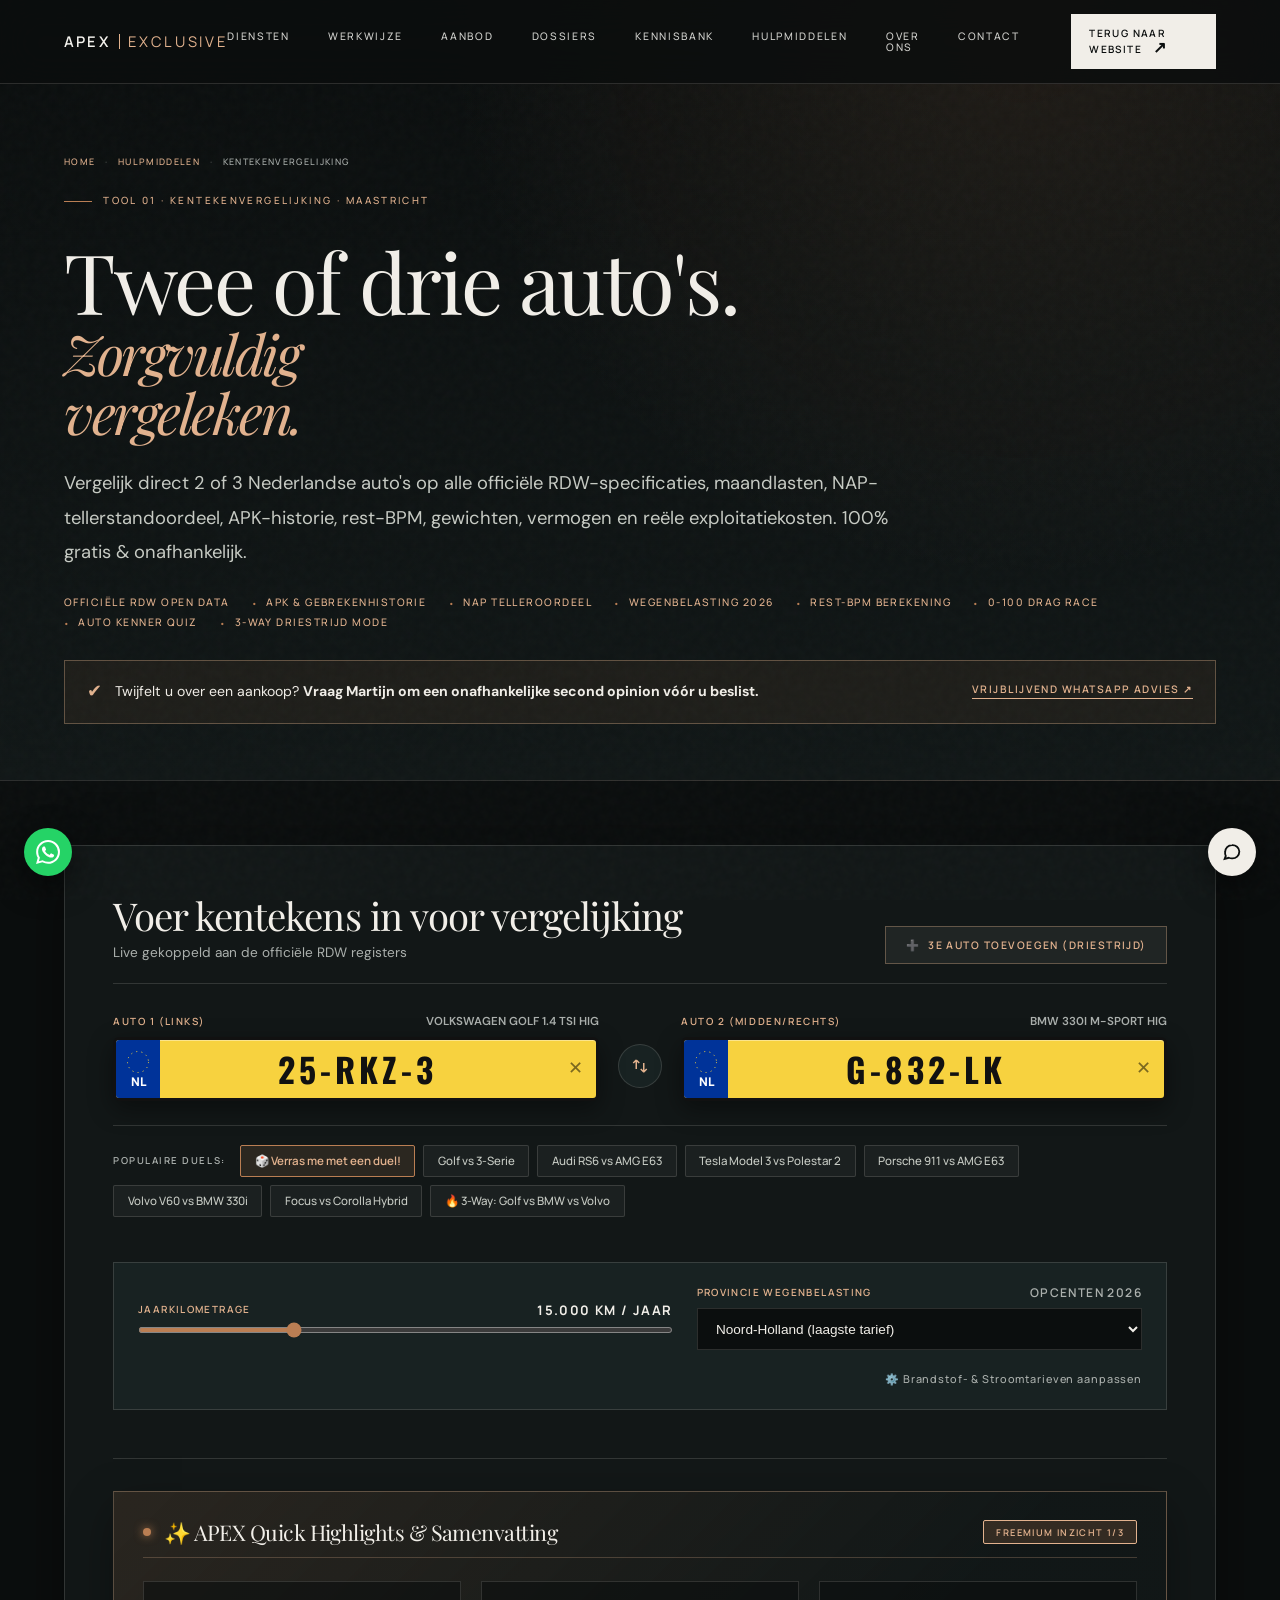
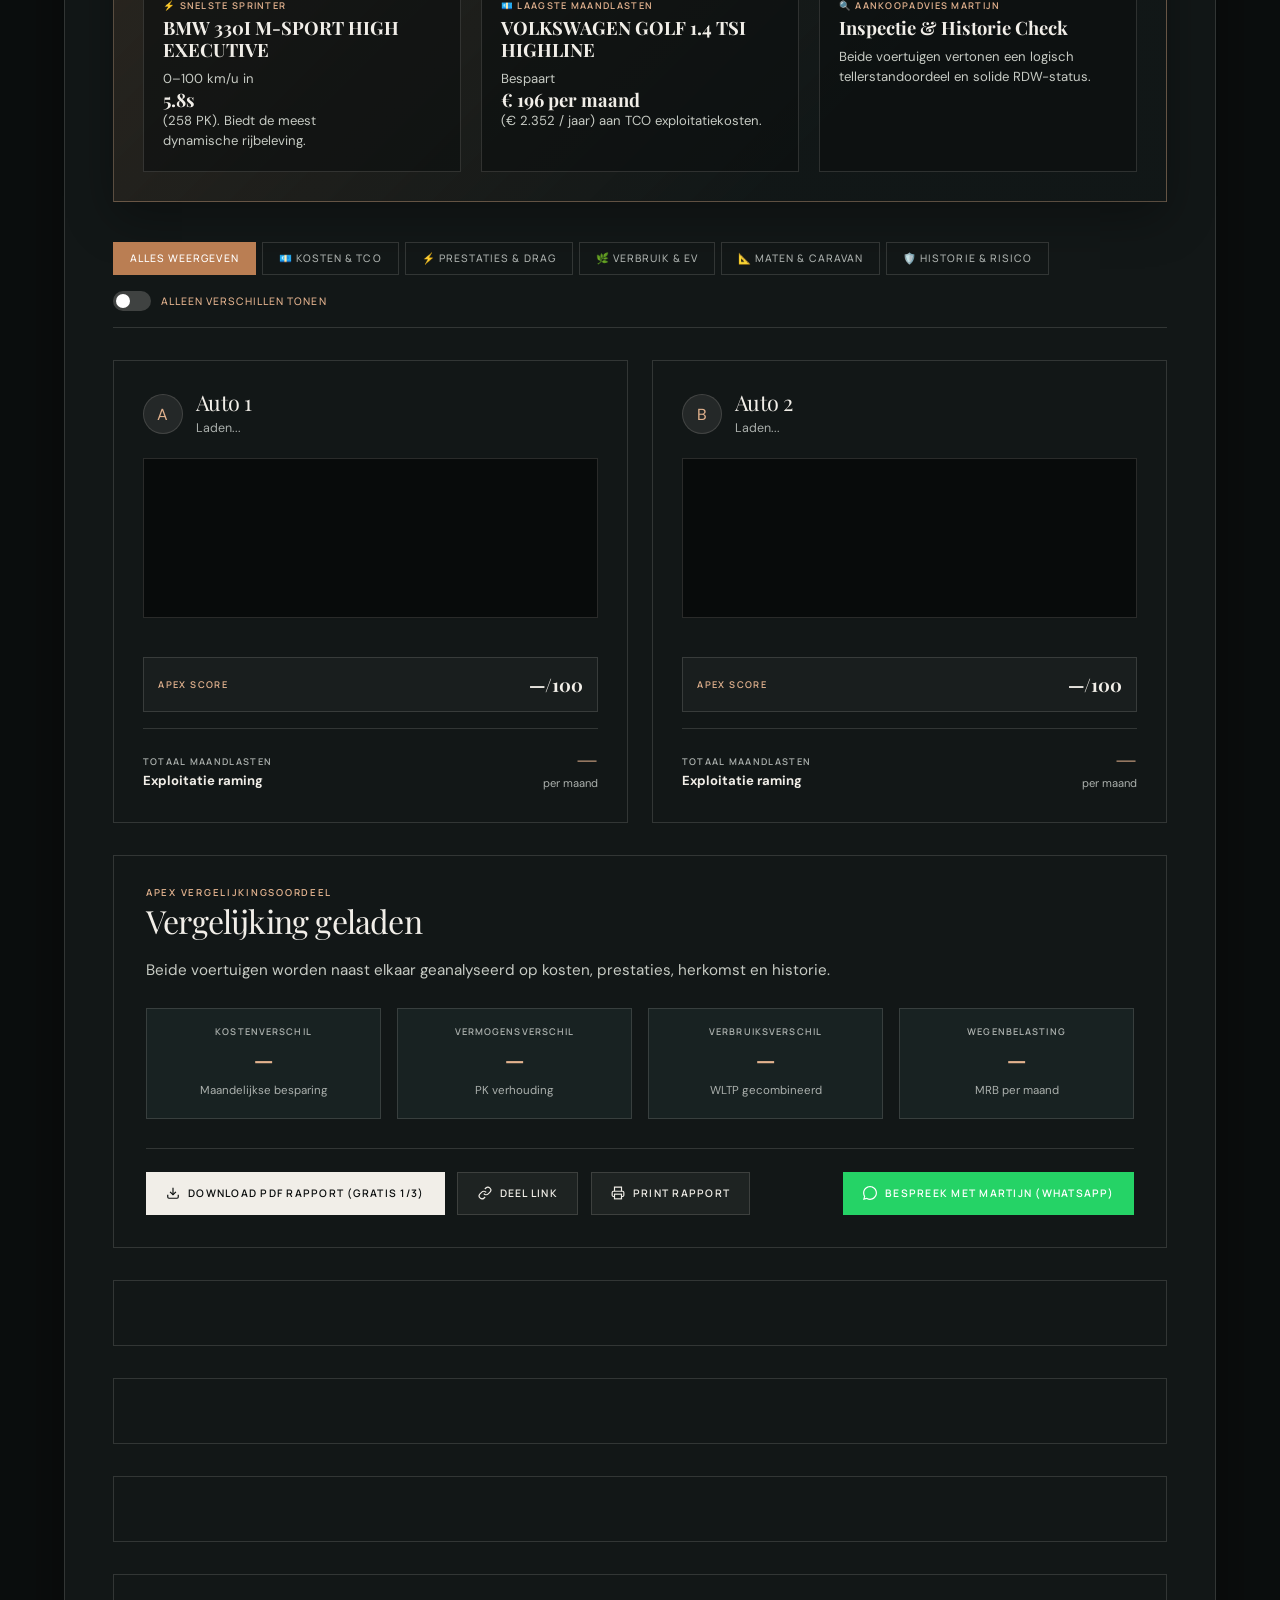
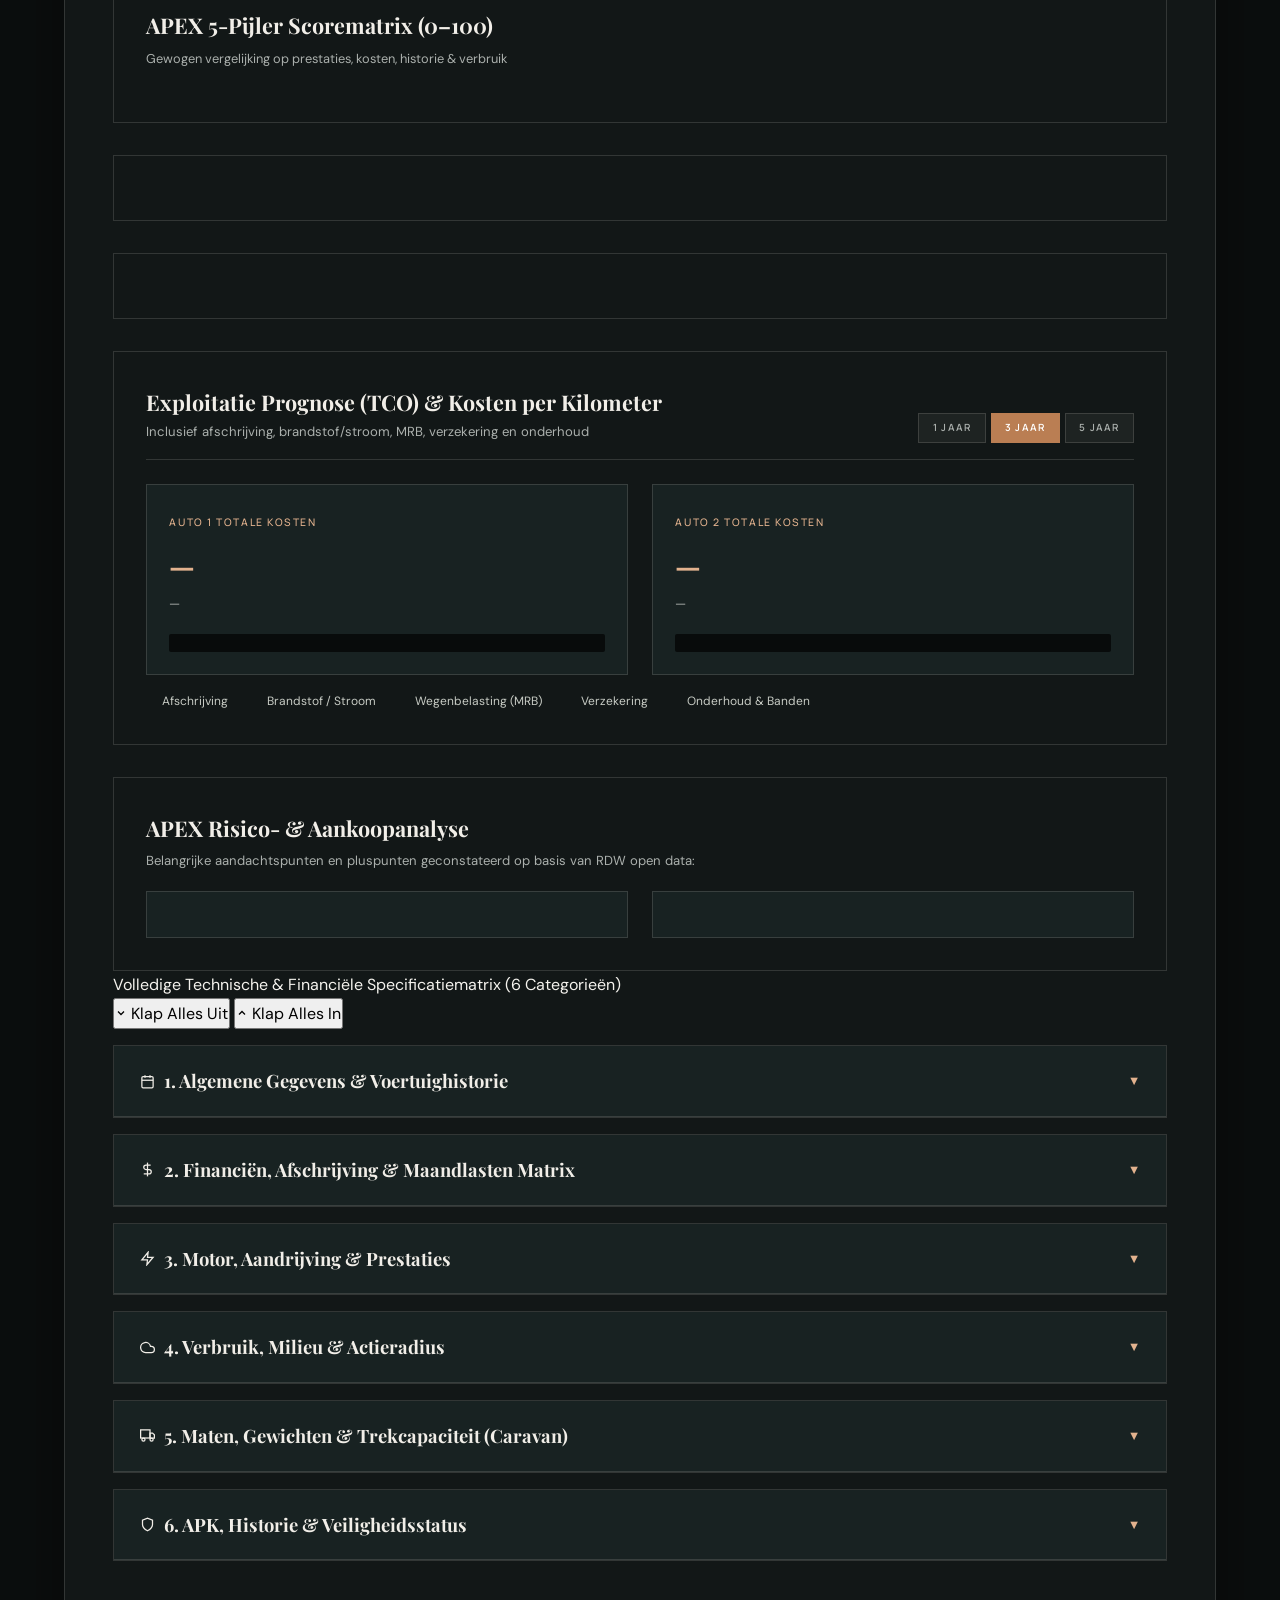
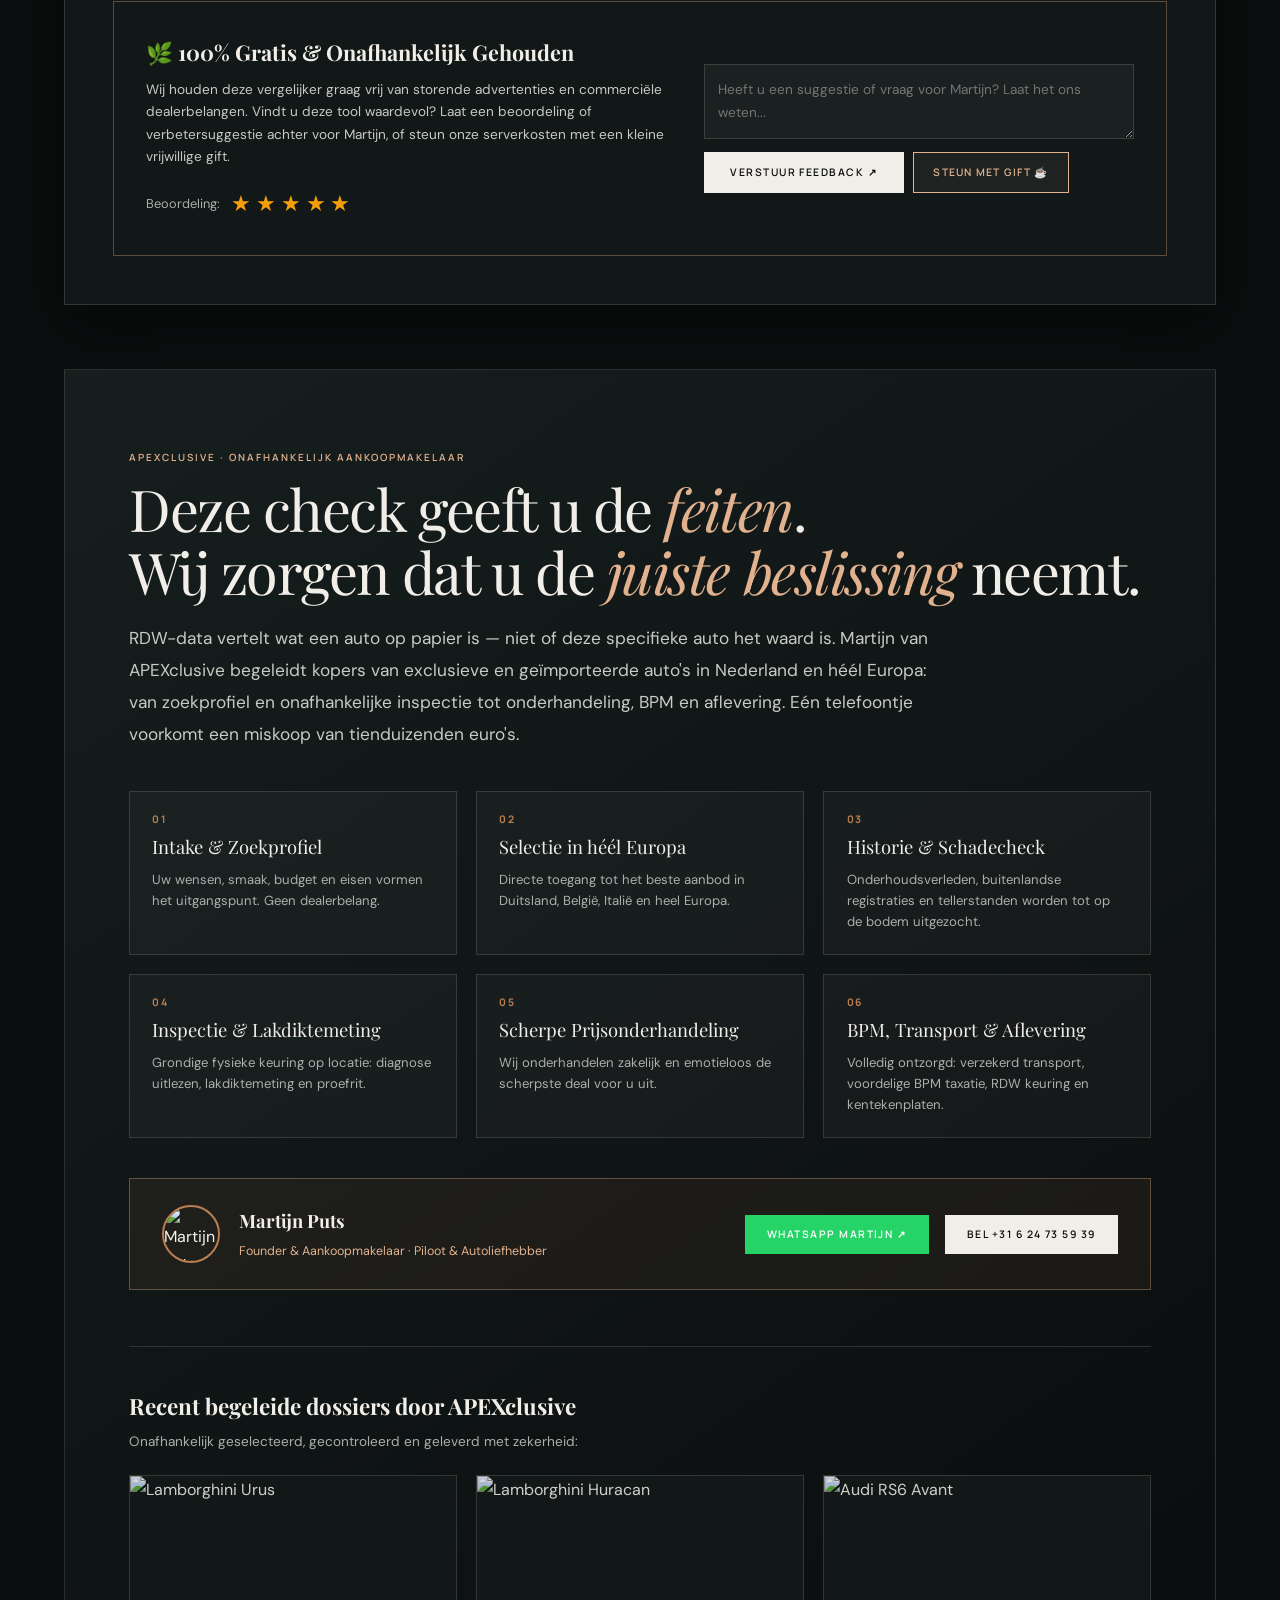
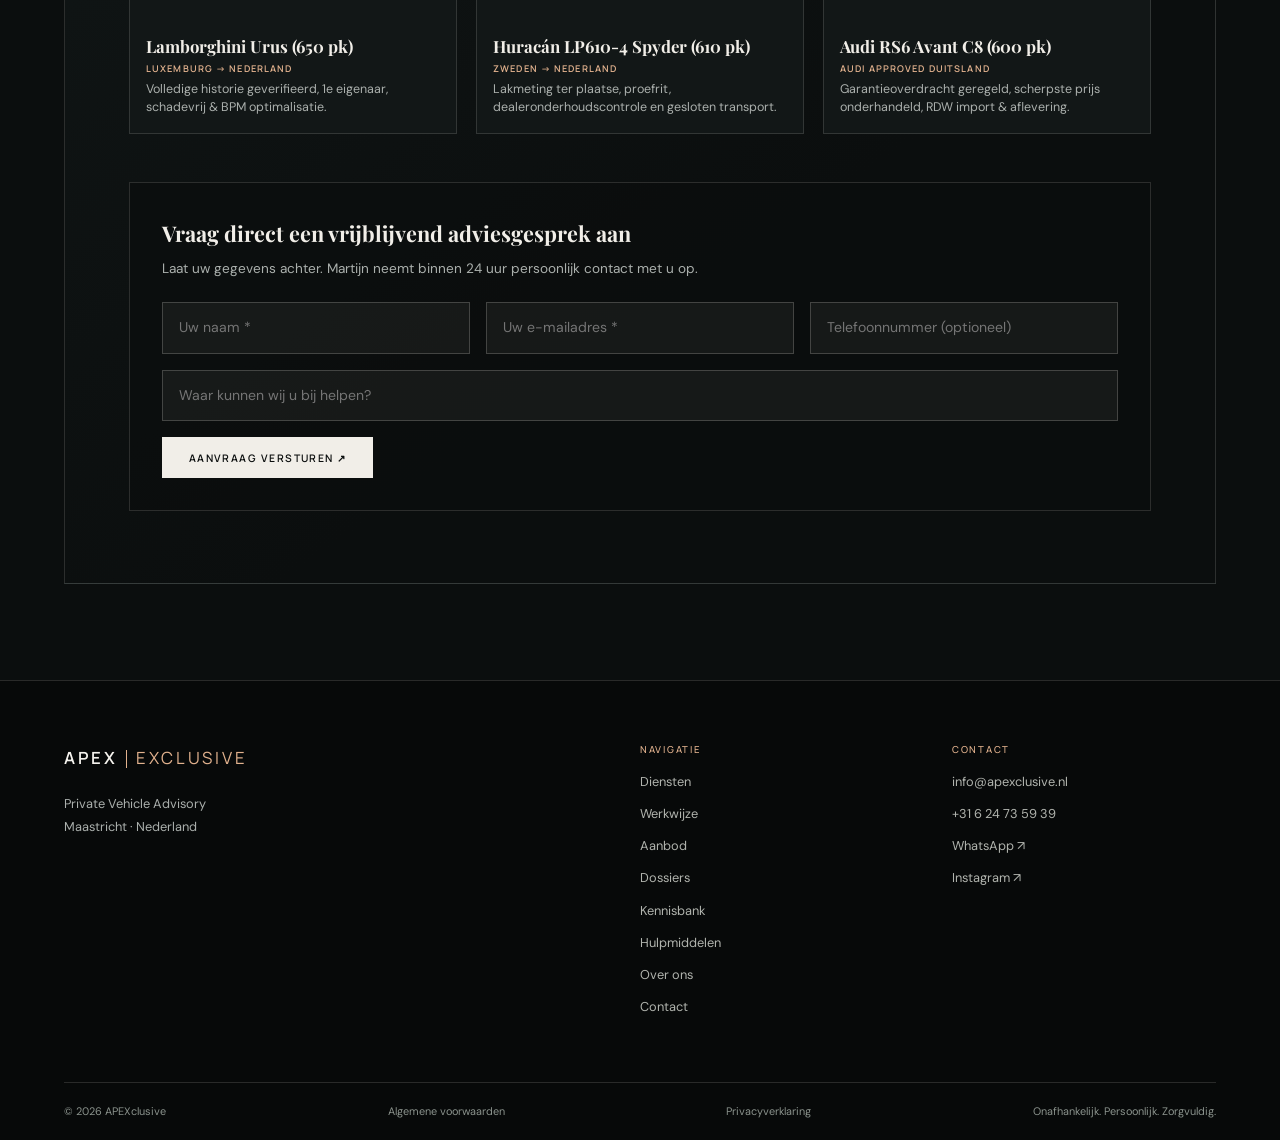
==== commit 01ff7972: "feat: add win crowns, Martijn advisory, lifestyle quiz, market explorer, and master accordion contro" ====
--- a/index.html
+++ b/index.html
@@ -357,6 +357,15 @@
         <!-- ✨ QUICK HIGHLIGHTS & EXECUTIVE BRIEFING CARD -->
         <div id="executive-highlights-container"></div>
 
+        <!-- 👑 COLOR-CODED WIN CROWNS & HIGHLIGHTS -->
+        <div id="win-crowns-container"></div>
+
+        <!-- 🏆 MARTIJN PUTS EXECUTIVE ADVISORY & SECOND OPINION -->
+        <div id="martijn-advisory-container"></div>
+
+        <!-- ⚖️ LIFESTYLE & KEUZEHULP MINI-QUIZ -->
+        <div id="lifestyle-match-container"></div>
+
         <!-- 🏎️ APEX AUTO KENNER QUIZ BATTLE (THE GAME!) -->
         <div id="quiz-game-container"></div>
 
@@ -640,8 +649,29 @@
         <!-- Milieuzones & Emissie Toegang Module -->
         <div id="milieuzone-container"></div>
 
+        <!-- 🌍 MARKTVERKENNER & IMPORTOCCASIONS EUROPA -->
+        <div id="market-explorer-container"></div>
+
         <!-- Proefrit & Aankoopinspectie Checklist van Martijn -->
         <div id="proefrit-tips-container"></div>
+
+        <!-- Accordion Master Controls -->
+        <div class="accordion-master-controls">
+          <div class="master-control-info">
+            <span class="pulse-dot"></span>
+            <span>Volledige Technische &amp; Financiële Specificatiematrix (6 Categorieën)</span>
+          </div>
+          <div class="master-control-btns">
+            <button type="button" class="btn-accordion-toggle" onclick="toggleAllAccordions(true)">
+              <svg width="12" height="12" viewBox="0 0 24 24" fill="none" stroke="currentColor" stroke-width="2.5"><polyline points="6 9 12 15 18 9"/></svg>
+              Klap Alles Uit
+            </button>
+            <button type="button" class="btn-accordion-toggle" onclick="toggleAllAccordions(false)">
+              <svg width="12" height="12" viewBox="0 0 24 24" fill="none" stroke="currentColor" stroke-width="2.5"><polyline points="18 15 12 9 6 15"/></svg>
+              Klap Alles In
+            </button>
+          </div>
+        </div>
 
         <!-- Full Detailed Specs Matrix (Accordion Group with Progressive Peek) -->
         <div class="spec-accordion-group">
--- a/styles.css
+++ b/styles.css
@@ -36,8 +36,10 @@
   --v3-bg: rgba(74, 222, 128, 0.12);
 
   --apex-win: #22c55e;
-  --apex-win-bg: rgba(34, 197, 94, 0.12);
+  --apex-win-bg: rgba(34, 197, 94, 0.14);
   --apex-win-light: #4ade80;
+  --apex-gold: #f59e0b;
+  --apex-gold-bg: rgba(245, 158, 11, 0.14);
 }
 
 /* Base resets & typography */
@@ -814,7 +816,359 @@
   border-top: 1px solid var(--line);
 }
 
-/* ✨ Executive Highlights Card */
+/* 👑 Crowns & Color-Coded Win Highlights */
+.win-crowns-grid {
+  display: grid;
+  grid-template-columns: repeat(4, 1fr);
+  gap: 1rem;
+  margin-bottom: 2rem;
+}
+
+.win-crown-card {
+  background: var(--ink-soft);
+  border: 1px solid var(--line);
+  padding: 1.1rem;
+  position: relative;
+  overflow: hidden;
+}
+
+.win-crown-card.crown-gold { border-color: rgba(245, 158, 11, 0.4); background: linear-gradient(145deg, rgba(245, 158, 11, 0.08), var(--ink-soft)); }
+.win-crown-card.crown-green { border-color: rgba(34, 197, 94, 0.4); background: linear-gradient(145deg, rgba(34, 197, 94, 0.08), var(--ink-soft)); }
+.win-crown-card.crown-blue { border-color: rgba(56, 189, 248, 0.4); background: linear-gradient(145deg, rgba(56, 189, 248, 0.08), var(--ink-soft)); }
+.win-crown-card.crown-copper { border-color: rgba(223, 177, 141, 0.4); background: linear-gradient(145deg, rgba(223, 177, 141, 0.08), var(--ink-soft)); }
+
+.win-crown-badge {
+  font: 700 0.58rem/1 var(--display);
+  letter-spacing: 0.14em;
+  text-transform: uppercase;
+  display: flex;
+  align-items: center;
+  gap: 0.4rem;
+  margin-bottom: 0.5rem;
+}
+
+.crown-gold .win-crown-badge { color: #f59e0b; }
+.crown-green .win-crown-badge { color: #4ade80; }
+.crown-blue .win-crown-badge { color: #38bdf8; }
+.crown-copper .win-crown-badge { color: #e2b28e; }
+
+.win-crown-car {
+  font-family: var(--serif);
+  font-size: 1.1rem;
+  color: var(--paper);
+  display: block;
+}
+
+.win-crown-desc {
+  font-size: 0.78rem;
+  color: var(--muted);
+  margin-top: 0.3rem;
+  line-height: 1.45;
+}
+
+/* 🏆 Deep APEX Executive Advisory Box by Martijn Puts */
+.martijn-advisory-box {
+  background: linear-gradient(145deg, #182424 0%, #0d1212 100%);
+  border: 1px solid var(--line-strong);
+  padding: 2.2rem;
+  margin-bottom: 2.5rem;
+  box-shadow: 0 20px 50px rgba(0, 0, 0, 0.4);
+  position: relative;
+}
+
+.martijn-advisory-header {
+  display: flex;
+  align-items: center;
+  gap: 1.2rem;
+  border-bottom: 1px solid rgba(223, 177, 141, 0.25);
+  padding-bottom: 1.2rem;
+  margin-bottom: 1.4rem;
+}
+
+.martijn-avatar-small {
+  width: 52px;
+  height: 52px;
+  border-radius: 50%;
+  object-fit: cover;
+  border: 2px solid var(--copper);
+}
+
+.martijn-advisory-title-group span {
+  font: 600 0.58rem/1 var(--display);
+  letter-spacing: 0.18em;
+  text-transform: uppercase;
+  color: var(--copper-light);
+  display: block;
+}
+
+.martijn-advisory-title-group h3 {
+  font-family: var(--serif);
+  font-size: 1.35rem;
+  color: var(--paper);
+  margin-top: 0.2rem;
+}
+
+.martijn-advisory-body {
+  display: grid;
+  grid-template-columns: 1fr 1fr;
+  gap: 1.8rem;
+  font-size: 0.9rem;
+  line-height: 1.75;
+}
+
+.advisory-car-block strong {
+  font-family: var(--serif);
+  font-size: 1.15rem;
+  color: var(--paper);
+  display: block;
+  margin-bottom: 0.4rem;
+}
+
+.advisory-car-block p {
+  color: var(--muted-light);
+}
+
+.martijn-verdict-summary {
+  grid-column: 1 / -1;
+  background: rgba(11, 14, 14, 0.6);
+  border: 1px solid var(--line);
+  padding: 1.2rem 1.4rem;
+  margin-top: 0.8rem;
+  display: flex;
+  justify-content: space-between;
+  align-items: center;
+  flex-wrap: wrap;
+  gap: 1rem;
+}
+
+.martijn-verdict-summary p {
+  color: var(--paper);
+  font-size: 0.88rem;
+  max-width: 70ch;
+}
+
+/* 🔍 Market Explorer / Similar Vehicles for Sale */
+.market-explorer-box {
+  background: var(--ink-card);
+  border: 1px solid var(--line);
+  padding: 2rem;
+  margin-top: 2.5rem;
+}
+
+.market-explorer-header {
+  display: flex;
+  justify-content: space-between;
+  align-items: flex-end;
+  border-bottom: 1px solid var(--line);
+  padding-bottom: 1rem;
+  margin-bottom: 1.5rem;
+  flex-wrap: wrap;
+  gap: 1rem;
+}
+
+.market-explorer-header h4 {
+  font-family: var(--serif);
+  font-size: 1.35rem;
+  color: var(--paper);
+}
+
+.market-explorer-header p {
+  color: var(--muted);
+  font-size: 0.82rem;
+  margin-top: 0.2rem;
+}
+
+.similar-cars-grid {
+  display: grid;
+  grid-template-columns: repeat(3, 1fr);
+  gap: 1.2rem;
+}
+
+.similar-car-card {
+  background: var(--ink-soft);
+  border: 1px solid var(--line);
+  overflow: hidden;
+  transition: transform 0.25s, border-color 0.25s;
+  display: flex;
+  flex-direction: column;
+}
+
+.similar-car-card:hover {
+  transform: translateY(-3px);
+  border-color: var(--copper);
+}
+
+.similar-car-img {
+  width: 100%;
+  height: 150px;
+  object-fit: cover;
+  filter: brightness(0.85);
+}
+
+.similar-car-body {
+  padding: 1.2rem;
+  display: flex;
+  flex-direction: column;
+  flex: 1;
+}
+
+.similar-car-body strong {
+  font-family: var(--serif);
+  font-size: 1.1rem;
+  color: var(--paper);
+}
+
+.similar-car-body span {
+  font-size: 0.75rem;
+  color: var(--copper-light);
+  margin-top: 0.2rem;
+}
+
+.similar-car-specs {
+  display: flex;
+  gap: 0.6rem;
+  font-size: 0.72rem;
+  color: var(--muted);
+  margin: 0.6rem 0 1rem;
+}
+
+.similar-car-actions {
+  margin-top: auto;
+  display: flex;
+  gap: 0.5rem;
+}
+
+.similar-btn {
+  flex: 1;
+  background: rgba(244, 241, 235, 0.06);
+  border: 1px solid var(--line);
+  color: var(--paper);
+  font: 600 0.62rem/1 var(--display);
+  letter-spacing: 0.1em;
+  text-transform: uppercase;
+  padding: 0.65rem 0.5rem;
+  text-align: center;
+  cursor: pointer;
+  transition: all 0.2s;
+  text-decoration: none;
+}
+
+.similar-btn:hover {
+  background: var(--copper);
+  color: #fff;
+  border-color: var(--copper);
+}
+
+/* ⚖️ "Welke auto past bij mij?" Interactive Match Quiz */
+.lifestyle-match-box {
+  background: var(--ink-card);
+  border: 1px solid var(--line);
+  padding: 2rem;
+  margin-top: 2rem;
+}
+
+.lifestyle-header h4 {
+  font-family: var(--serif);
+  font-size: 1.35rem;
+  color: var(--paper);
+}
+
+.lifestyle-header p {
+  color: var(--muted);
+  font-size: 0.82rem;
+  margin-top: 0.2rem;
+}
+
+.lifestyle-controls-grid {
+  display: grid;
+  grid-template-columns: repeat(3, 1fr);
+  gap: 1.2rem;
+  margin-top: 1.4rem;
+}
+
+.lifestyle-control-card {
+  background: var(--ink-soft);
+  border: 1px solid var(--line);
+  padding: 1rem;
+}
+
+.lifestyle-control-card label {
+  font: 600 0.6rem/1 var(--display);
+  letter-spacing: 0.14em;
+  text-transform: uppercase;
+  color: var(--copper-light);
+  display: block;
+  margin-bottom: 0.6rem;
+}
+
+.lifestyle-select {
+  width: 100%;
+  background: #0b0e0e !important;
+  border: 1px solid var(--line) !important;
+  color: var(--paper) !important;
+  padding: 0.6rem 0.8rem !important;
+  font-size: 0.82rem !important;
+  outline: none;
+}
+
+.lifestyle-result-strip {
+  margin-top: 1.4rem;
+  padding: 1.2rem;
+  background: rgba(186, 126, 83, 0.08);
+  border: 1px solid var(--line-strong);
+  display: flex;
+  justify-content: space-around;
+  align-items: center;
+  flex-wrap: wrap;
+  gap: 1rem;
+}
+
+.lifestyle-match-col {
+  text-align: center;
+}
+
+.lifestyle-match-pct {
+  font-family: var(--serif);
+  font-size: 1.8rem;
+  color: var(--copper-light);
+}
+
+/* ── Accordion Master Controls ───────────────────────────────────────── */
+.accordion-master-row {
+  display: flex;
+  justify-content: space-between;
+  align-items: center;
+  margin-top: 2.5rem;
+  margin-bottom: 1rem;
+  padding-bottom: 0.8rem;
+  border-bottom: 1px solid var(--line);
+}
+
+.accordion-master-title {
+  font-family: var(--serif);
+  font-size: 1.35rem;
+  color: var(--paper);
+}
+
+.accordion-toggle-all-btn {
+  background: none;
+  border: 1px solid var(--line);
+  color: var(--copper-light);
+  font: 500 0.62rem/1 var(--display);
+  letter-spacing: 0.12em;
+  text-transform: uppercase;
+  padding: 0.55rem 0.9rem;
+  cursor: pointer;
+  transition: all 0.2s;
+}
+
+.accordion-toggle-all-btn:hover {
+  background: var(--copper);
+  color: #fff;
+  border-color: var(--copper);
+}
+
+/* ✨ Quick Highlights & Executive Briefing Card */
 .executive-highlights-card {
   background: linear-gradient(135deg, rgba(186, 126, 83, 0.14) 0%, rgba(17, 23, 23, 0.95) 70%);
   border: 1px solid var(--line-strong);
@@ -2031,7 +2385,7 @@
 
 /* ── Detailed Accordion Specs Matrix ─────────────────────────────────── */
 .spec-accordion-group {
-  margin-top: 2rem;
+  margin-top: 1rem;
   display: flex;
   flex-direction: column;
   gap: 1rem;
@@ -2040,6 +2394,7 @@
 .spec-category-block {
   background: var(--ink-card);
   border: 1px solid var(--line);
+  transition: border-color 0.2s;
 }
 
 .spec-category-header {
@@ -2106,6 +2461,12 @@
   padding: 0.9rem 1.6rem;
   font-size: 0.88rem;
   color: var(--paper);
+}
+
+.spec-table td.winner-cell {
+  color: var(--apex-win-light);
+  font-weight: 600;
+  background: rgba(34, 197, 94, 0.04);
 }
 
 /* ── 🎁 Community Appreciation & Feedback Box ────────────────────────── */
@@ -2518,9 +2879,13 @@
   .vehicle-hero-grid.has-three {
     grid-template-columns: 1fr;
   }
-  .delta-kpi-grid {
-    grid-template-columns: 1fr 1fr;
+  .delta-kpi-grid,
+  .win-crowns-grid,
+  .martijn-advisory-body {
+    grid-template-columns: 1fr;
   }
+  .similar-cars-grid,
+  .lifestyle-controls-grid,
   .highlights-bullet-grid,
   .battle-grid,
   .score-pillar-grid,
@@ -2559,7 +2924,9 @@
   .category-filter-bar,
   .skip-link,
   .site-progress,
-  .drag-controls-row {
+  .drag-controls-row,
+  .lifestyle-match-box,
+  .accordion-toggle-all-btn {
     display: none !important;
   }
   .page-hero {
@@ -2576,7 +2943,9 @@
   .verdict-box,
   .tco-projection-box,
   .score-matrix-box,
-  .spec-category-block {
+  .spec-category-block,
+  .martijn-advisory-box,
+  .market-explorer-box {
     background: #ffffff !important;
     border: 1px solid #ccc !important;
     box-shadow: none !important;
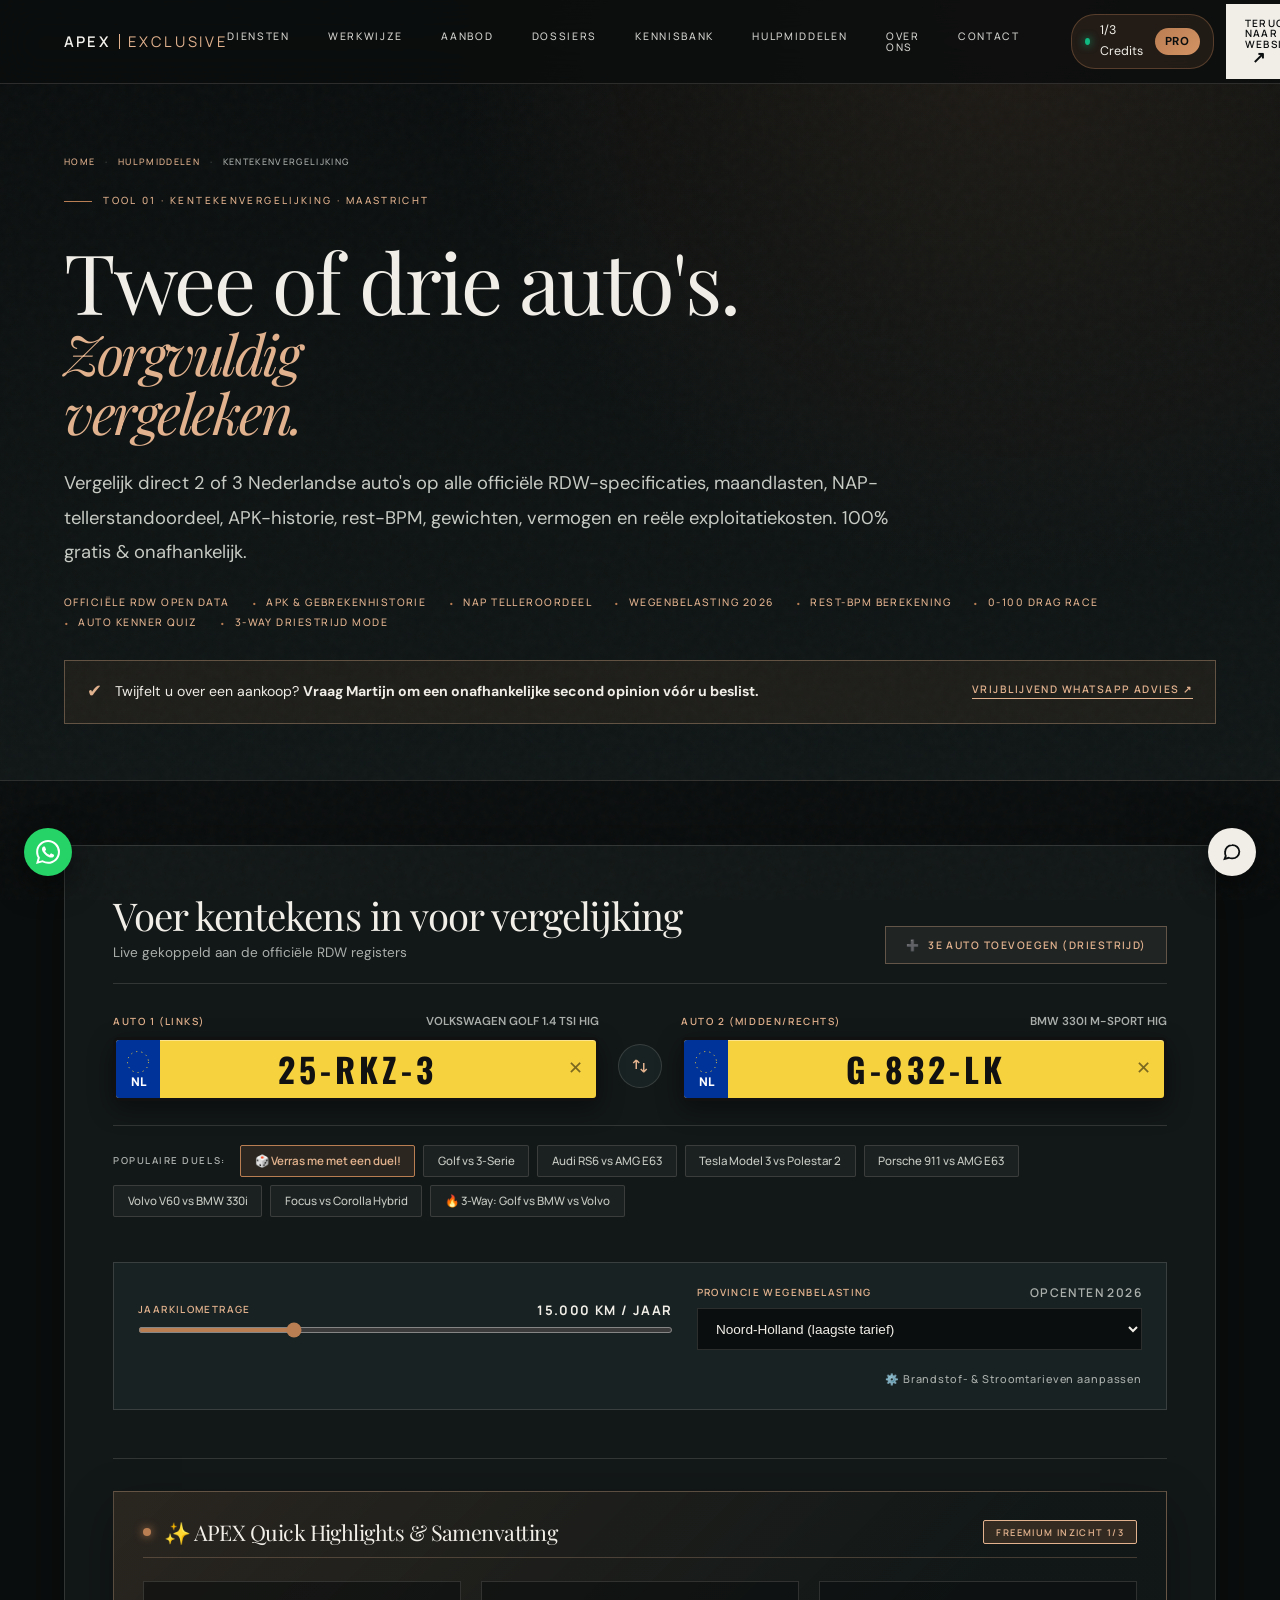
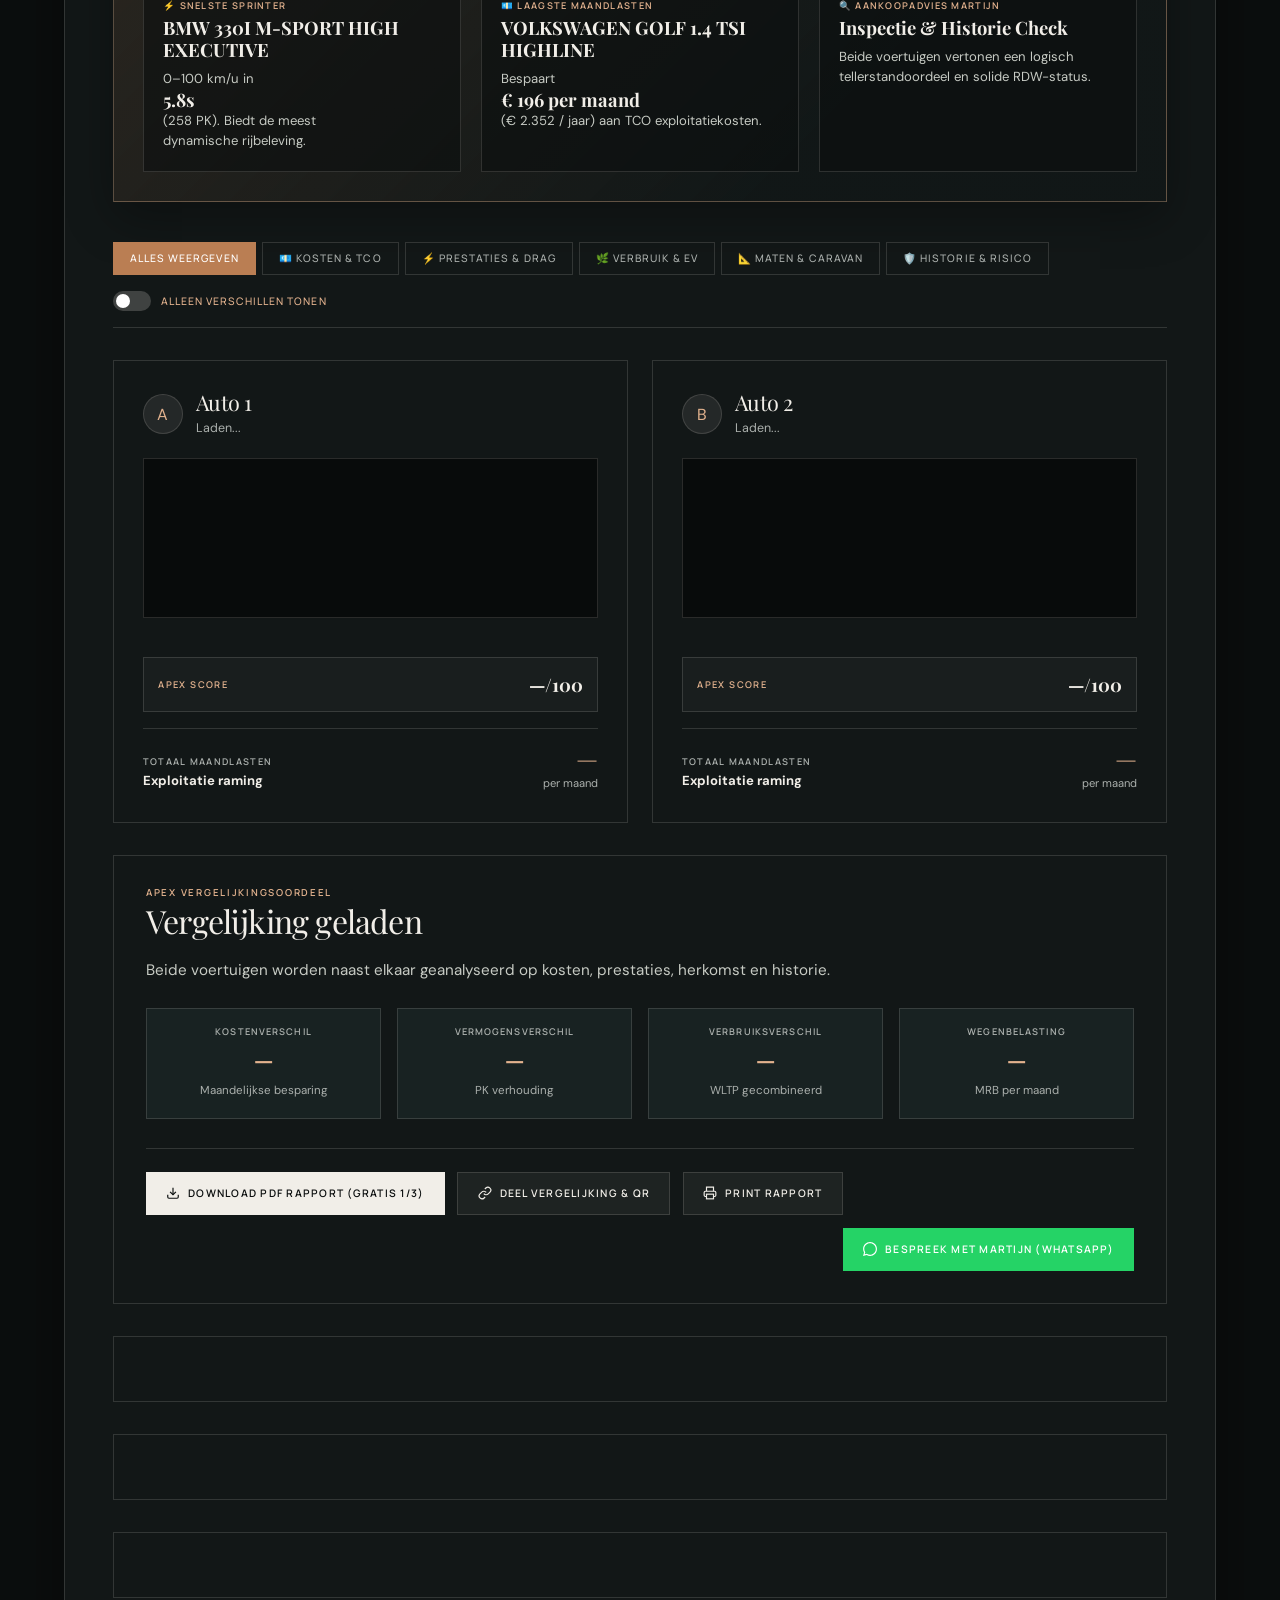
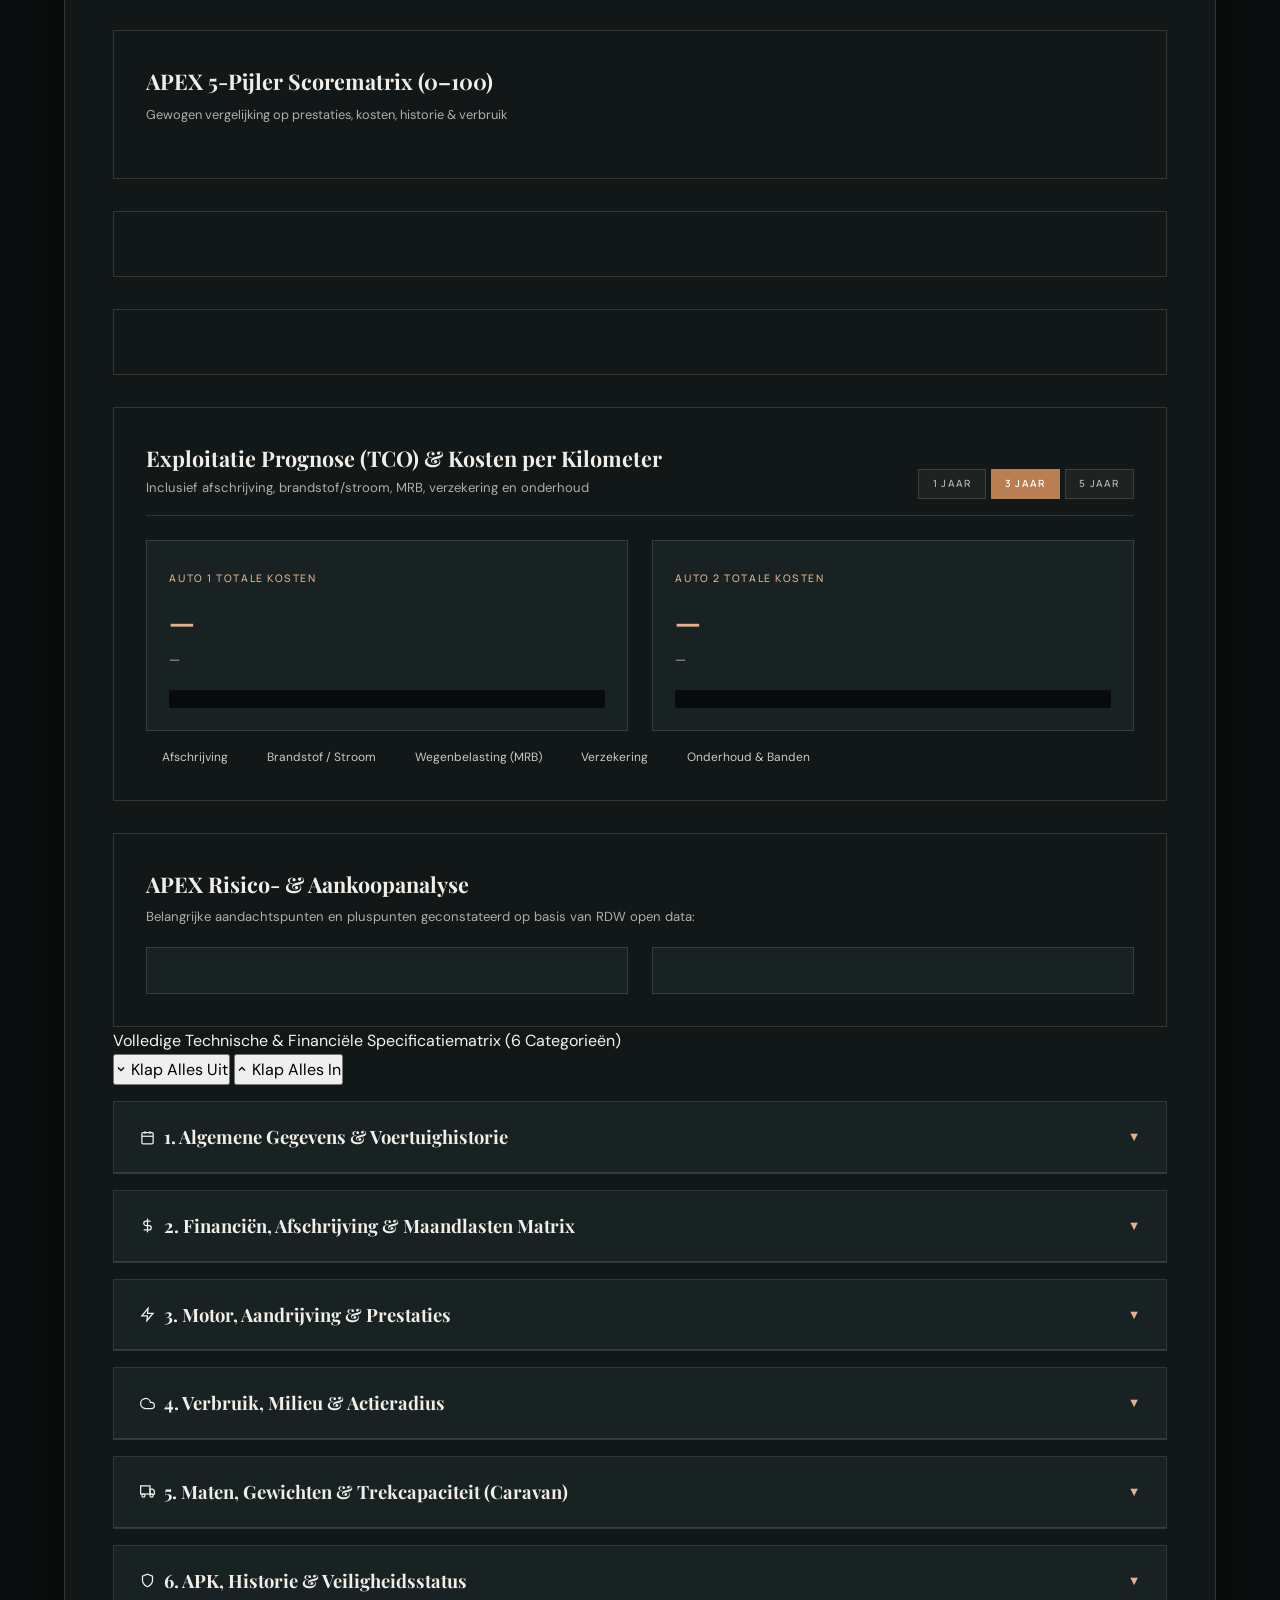
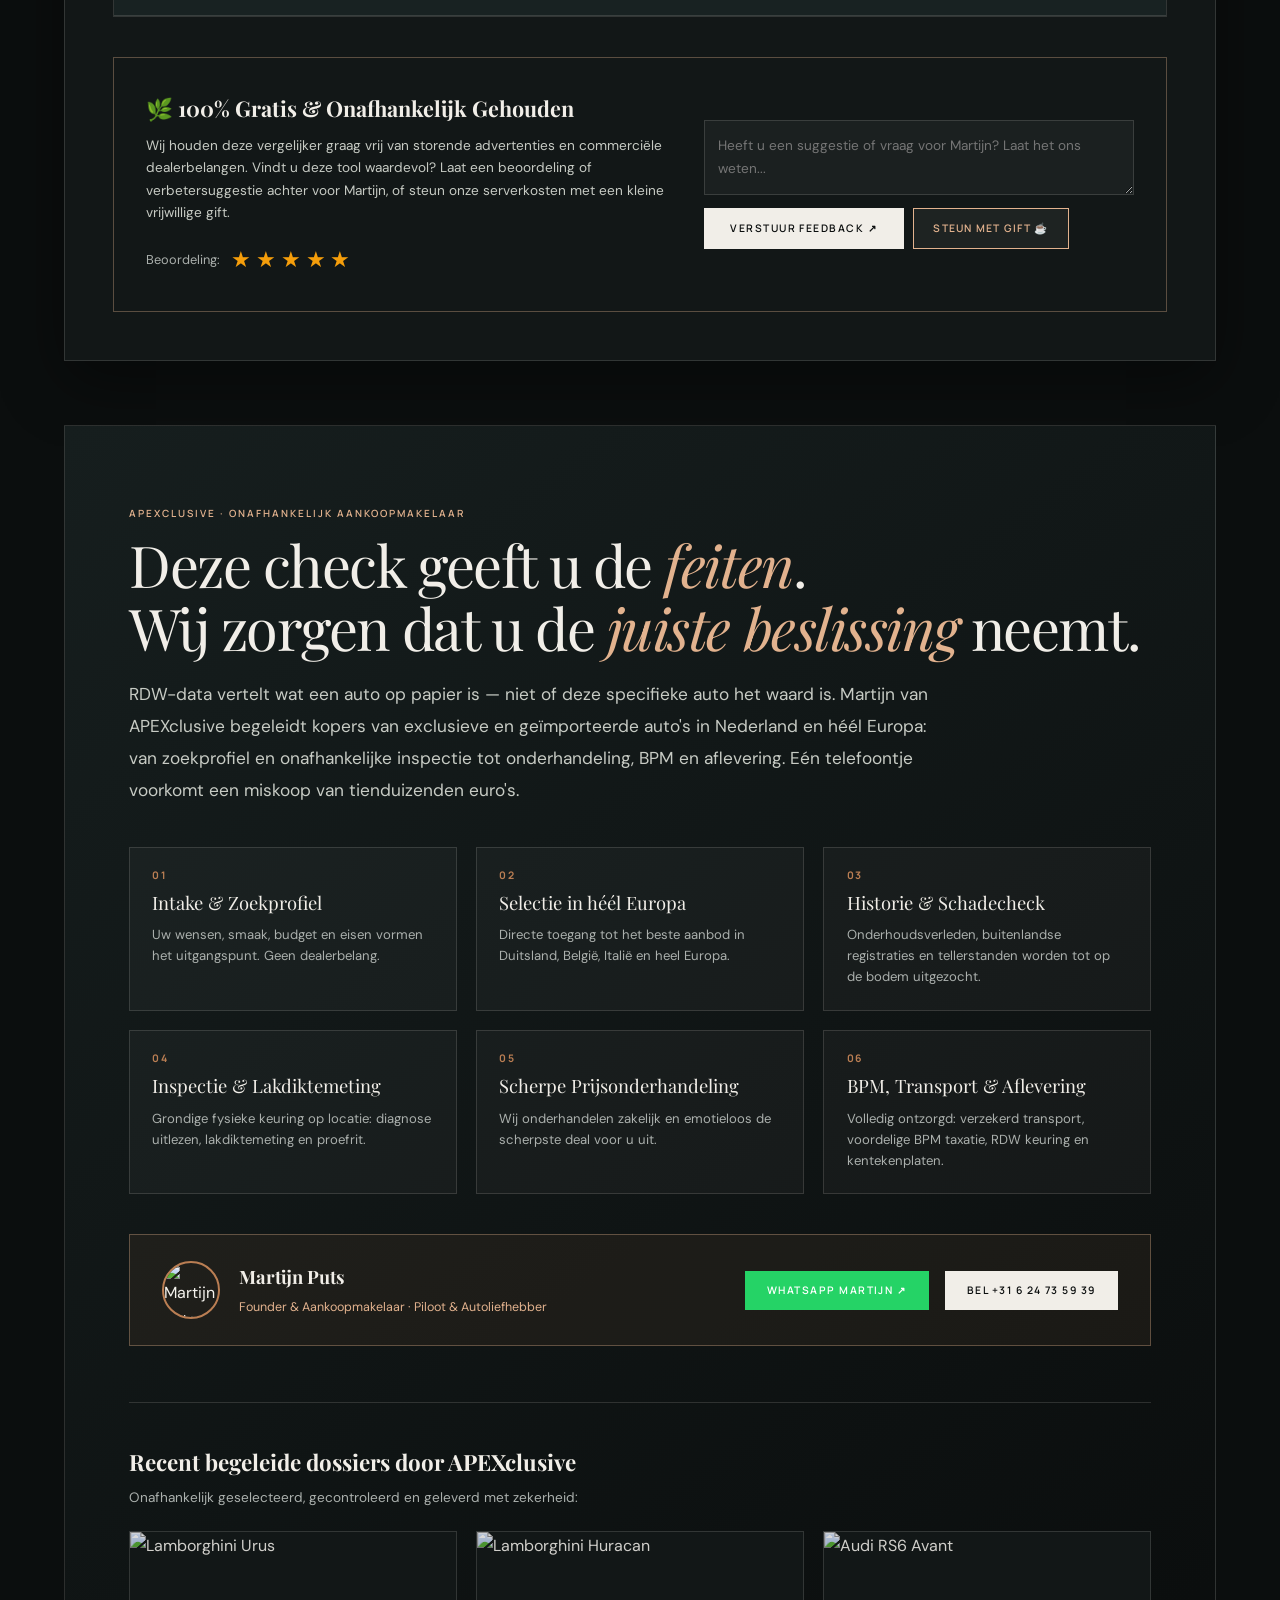
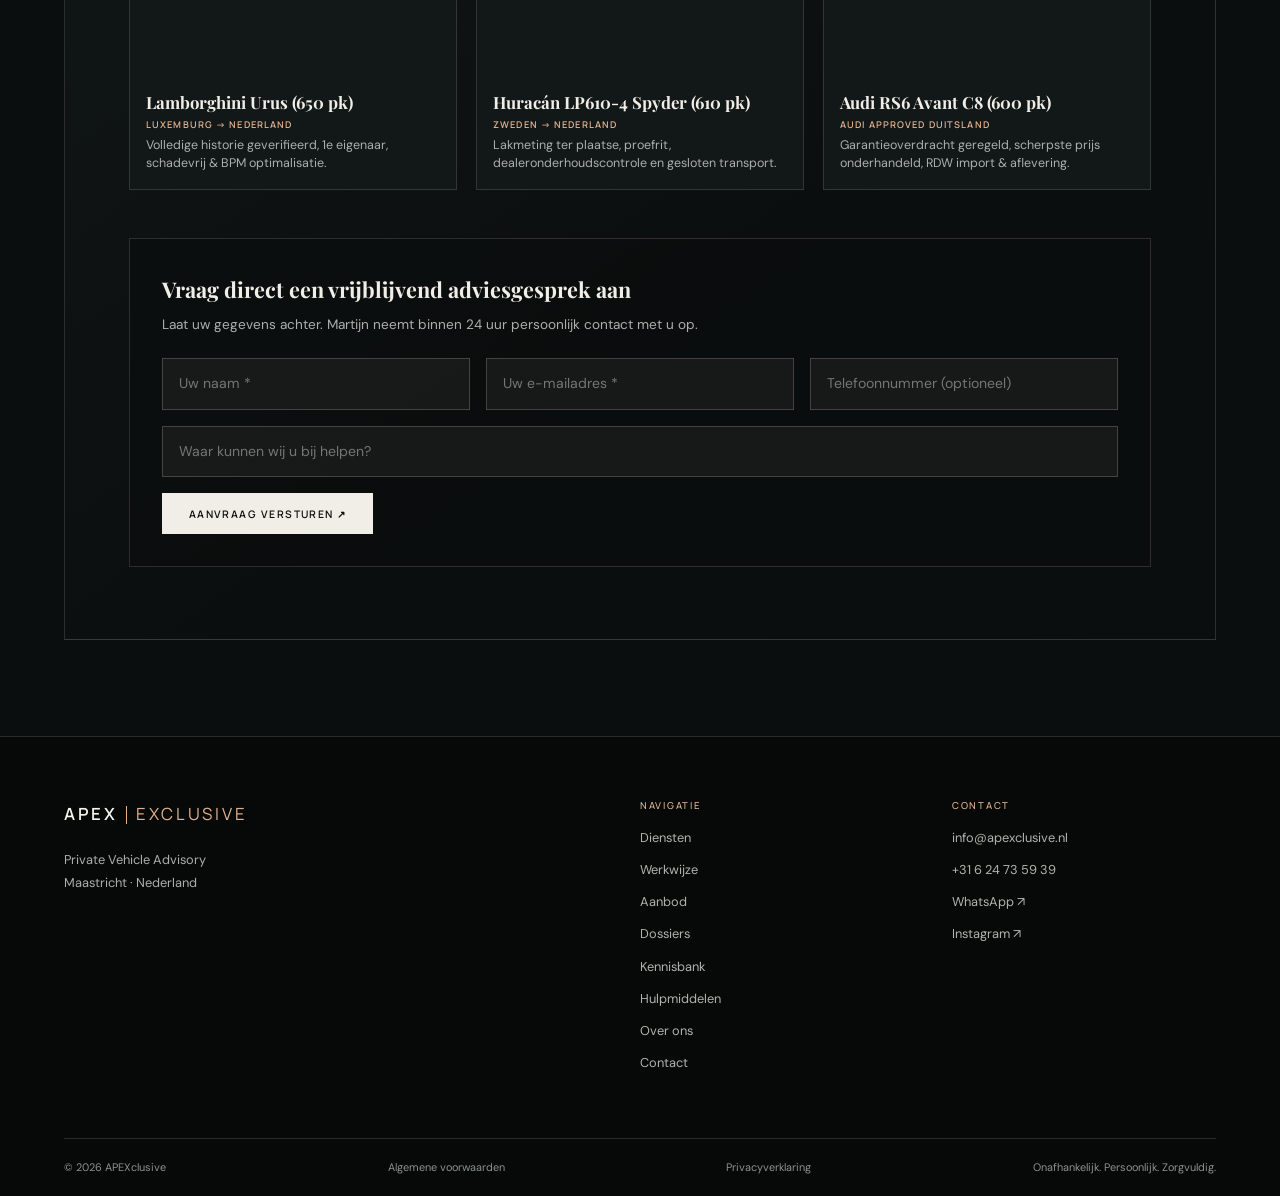
==== commit 78753e66: "feat: add quick jump scrollspy rail, freemium monetization credit engine, WOK risk barometer, inruil" ====
--- a/index.html
+++ b/index.html
@@ -54,10 +54,71 @@
 </head>
 <body id="top">
   <a class="skip-link" href="#compare-main">Naar de inhoud</a>
+  <div class="reading-progress-bar" id="reading-progress-bar" aria-hidden="true"></div>
   <div class="site-progress" id="site-progress" aria-hidden="true"></div>
 
   <!-- Toast Notification Container -->
   <div id="toast-msg" class="toast-msg" aria-live="polite"></div>
+
+  <!-- 🧭 FLOATING QUICK JUMP RAIL (SCROLLSPY DESKTOP) -->
+  <nav class="quick-jump-rail" id="quick-jump-rail" aria-label="Snel naar sectie springen">
+    <a href="#v1-hero-card" class="jump-node is-active" data-section="vehicle-hero-grid" aria-label="Helden Modellen">
+      <span>⚡</span>
+      <span class="jump-tooltip">Top Modellen</span>
+    </a>
+    <a href="#win-crowns-container" class="jump-node" data-section="win-crowns-container" aria-label="Winnaars">
+      <span>👑</span>
+      <span class="jump-tooltip">Win Crowns</span>
+    </a>
+    <a href="#martijn-advisory-container" class="jump-node" data-section="martijn-advisory-container" aria-label="Martijn Advies">
+      <span>🏆</span>
+      <span class="jump-tooltip">Advies Martijn Puts</span>
+    </a>
+    <a href="#lifestyle-match-container" class="jump-node" data-section="lifestyle-match-container" aria-label="Keuzehulp">
+      <span>⚖️</span>
+      <span class="jump-tooltip">Rijprofiel Keuzehulp</span>
+    </a>
+    <a href="#drag-race-container" class="jump-node" data-section="drag-race-container" aria-label="Drag Race">
+      <span>🏎️</span>
+      <span class="jump-tooltip">Drag Race Arena</span>
+    </a>
+    <a href="#radar-chart-container" class="jump-node" data-section="radar-chart-container" aria-label="Spider Radar">
+      <span>🕸️</span>
+      <span class="jump-tooltip">6-Assige Spider Radar</span>
+    </a>
+    <a href="#battle-matrix-container" class="jump-node" data-section="battle-matrix-container" aria-label="Battle Showdown">
+      <span>⚔️</span>
+      <span class="jump-tooltip">Battle Showdown</span>
+    </a>
+    <a href="#projection-10yr-container" class="jump-node" data-section="projection-10yr-container" aria-label="10-Jaar TCO">
+      <span>🔮</span>
+      <span class="jump-tooltip">10-Jaars Prognose</span>
+    </a>
+    <a href="#roadtrip-planner-container" class="jump-node" data-section="roadtrip-planner-container" aria-label="Roadtrip Planner">
+      <span>🏖️</span>
+      <span class="jump-tooltip">Roadtrip Planner</span>
+    </a>
+    <a href="#wok-risk-barometer-container" class="jump-node" data-section="wok-risk-barometer-container" aria-label="Schade & WOK">
+      <span>🛡️</span>
+      <span class="jump-tooltip">Schade &amp; WOK Risico</span>
+    </a>
+    <a href="#inruil-calculator-container" class="jump-node" data-section="inruil-calculator-container" aria-label="Inruilwaarde">
+      <span>🔄</span>
+      <span class="jump-tooltip">Inruil- &amp; Dagwaarde</span>
+    </a>
+    <a href="#market-explorer-container" class="jump-node" data-section="market-explorer-container" aria-label="Marktverkenner">
+      <span>🌍</span>
+      <span class="jump-tooltip">Marktverkenner Europa</span>
+    </a>
+    <a href="#spec-accordion-group" class="jump-node" data-section="spec-accordion-group" aria-label="Specificaties">
+      <span>📋</span>
+      <span class="jump-tooltip">Specificatiematrix</span>
+    </a>
+    <a href="#pdf-export-container" class="jump-node" data-section="pdf-export-container" aria-label="PDF Rapport">
+      <span>📄</span>
+      <span class="jump-tooltip">Download PDF Dossier</span>
+    </a>
+  </nav>
 
   <!-- ═══════════════ HEADER (Identiek aan apexclusive.nl) ═══════════════ -->
   <header class="site-header" id="site-header">
@@ -76,14 +137,39 @@
       <a href="https://apexclusive.nl/#contact">Contact</a>
     </nav>
 
-    <a class="header-cta" href="https://apexclusive.nl/">
-      Terug naar website <span>↗</span>
-    </a>
+    <div style="display:flex; align-items:center; gap:0.75rem;">
+      <!-- Freemium Credits Badge in Header -->
+      <div class="credits-pill-bar" id="header-credits-bar" onclick="openMonetizationModal('header')" style="cursor:pointer;" title="Klik om credits te beheren of te upgraden">
+        <span class="credit-dot-pulse"></span>
+        <span id="header-credits-count">3/3 Credits</span>
+        <button class="btn-pro-unlock" type="button">PRO</button>
+      </div>
+
+      <a class="header-cta" href="https://apexclusive.nl/">
+        Terug naar website <span>↗</span>
+      </a>
+    </div>
 
     <button class="menu-button" type="button" aria-label="Menu openen" aria-controls="mobile-menu" aria-expanded="false">
       <span></span><span></span>
     </button>
   </header>
+
+  <!-- Mobile Quick Jump Dock -->
+  <div class="mobile-jump-dock" id="mobile-jump-dock">
+    <a href="#v1-hero-card" class="mobile-jump-pill is-active">⚡ Modellen</a>
+    <a href="#win-crowns-container" class="mobile-jump-pill">👑 Crowns</a>
+    <a href="#martijn-advisory-container" class="mobile-jump-pill">🏆 Advies</a>
+    <a href="#lifestyle-match-container" class="mobile-jump-pill">⚖️ Keuzehulp</a>
+    <a href="#drag-race-container" class="mobile-jump-pill">🏎️ Drag Race</a>
+    <a href="#radar-chart-container" class="mobile-jump-pill">🕸️ Radar</a>
+    <a href="#projection-10yr-container" class="mobile-jump-pill">🔮 10-Jaar</a>
+    <a href="#roadtrip-planner-container" class="mobile-jump-pill">🏖️ Roadtrip</a>
+    <a href="#wok-risk-barometer-container" class="mobile-jump-pill">🛡️ Schadecheck</a>
+    <a href="#inruil-calculator-container" class="mobile-jump-pill">🔄 Inruilwaarde</a>
+    <a href="#market-explorer-container" class="mobile-jump-pill">🌍 Marktverkenner</a>
+    <a href="#pdf-export-container" class="mobile-jump-pill">📄 PDF Export</a>
+  </div>
 
   <!-- Mobile Menu (Identiek aan apexclusive.nl) -->
   <div class="mobile-menu" id="mobile-menu" hidden>
@@ -533,9 +619,9 @@
               <span>Download PDF Rapport (Gratis 1/3)</span>
             </button>
 
-            <button class="action-btn" type="button" onclick="shareComparisonLink()">
+            <button class="action-btn" type="button" onclick="openShareModal()">
               <svg width="14" height="14" viewBox="0 0 24 24" fill="none" stroke="currentColor" stroke-width="2"><path d="M10 13a5 5 0 0 0 7.54.54l3-3a5 5 0 0 0-7.07-7.07l-1.72 1.71"/><path d="M14 11a5 5 0 0 0-7.54-.54l-3 3a5 5 0 0 0 7.07 7.07l1.71-1.71"/></svg>
-              Deel Link
+              Deel Vergelijking &amp; QR
             </button>
 
             <button class="action-btn" type="button" onclick="printComparison()">
@@ -628,6 +714,9 @@
 
         <!-- Prestaties & Sprint Vergelijker Visualizer -->
         <div id="perf-visualizer-container"></div>
+
+        <!-- 🛡️ OCCASION SCHADE- & WOK RISICO BAROMETER -->
+        <div id="wok-risk-barometer-container"></div>
 
         <!-- Risico-Analyse & Aankoopmakelaar Checklist -->
         <div class="risk-checklist-box">
@@ -648,6 +737,9 @@
 
         <!-- Milieuzones & Emissie Toegang Module -->
         <div id="milieuzone-container"></div>
+
+        <!-- 🔄 INRUILWAARDE & DAGWAARDE SCHATTER -->
+        <div id="inruil-calculator-container"></div>
 
         <!-- 🌍 MARKTVERKENNER & IMPORTOCCASIONS EUROPA -->
         <div id="market-explorer-container"></div>
@@ -674,7 +766,7 @@
         </div>
 
         <!-- Full Detailed Specs Matrix (Accordion Group with Progressive Peek) -->
-        <div class="spec-accordion-group">
+        <div class="spec-accordion-group" id="spec-accordion-group">
           
           <!-- Category 1: Algemeen & Registratie -->
           <div class="spec-category-block">
@@ -749,6 +841,9 @@
           </div>
 
         </div>
+
+        <!-- 📄 APEX EXECUTIVE PDF RAPPORT EXPORT BANNER -->
+        <div id="pdf-export-container"></div>
 
         <!-- 🎁 COMMUNITY APPRECIATION & FEEDBACK BOX -->
         <div class="community-appreciation-box" id="community-appreciation-container">
@@ -998,6 +1093,135 @@
     </div>
   </aside>
 
+  <!-- ═══════════════ 💎 MONETIZATION & PRO PRICING MODAL ═══════════════ -->
+  <div class="modal-overlay" id="monetization-modal" aria-hidden="true" onclick="if(event.target===this) closeMonetizationModal()">
+    <div class="modal-dialog" role="dialog" aria-modal="true" aria-labelledby="pricing-modal-title">
+      <button class="modal-close-btn" type="button" onclick="closeMonetizationModal()" aria-label="Sluit pop-up">✕</button>
+
+      <div class="modal-header">
+        <div class="modal-header-badge">
+          <svg width="14" height="14" viewBox="0 0 24 24" fill="currentColor"><path d="M12 2l3.09 6.26L22 9.27l-5 4.87 1.18 6.88L12 17.77l-6.18 3.25L7 14.14 2 9.27l6.91-1.01L12 2z"/></svg>
+          APEX Exclusive Pro &bull; Flexibele Bundels
+        </div>
+        <h3 id="pricing-modal-title">Upgrade voor Diepgaande Occasion Dossiers</h3>
+        <p>
+          U heeft uw gratis kentekenchecks benut of vraagt een premium analyserapport aan. Kies een flexibele bundel, onbeperkt Pro lidmaatschap of laat uw droomauto aankoopkeuren door Martijn Puts.
+        </p>
+      </div>
+
+      <!-- Pricing 3-Tier Grid -->
+      <div class="pricing-tiers-grid">
+        <!-- Tier 1: 10 Extra Zoekbeurten -->
+        <div class="pricing-card">
+          <div class="pricing-tier-name">10 Extra Checks</div>
+          <div class="pricing-tier-sub">Ideaal voor eenmalige aankoopzoektocht</div>
+          <div class="pricing-price">&euro;1,99 <small>eenmalig</small></div>
+          <ul class="pricing-features-list">
+            <li><span class="check">✔</span> 10 Volledige Driestrijd Vergelijkingen</li>
+            <li><span class="check">✔</span> 2026 MRB &amp; Rest-BPM Berekeningen</li>
+            <li><span class="check">✔</span> 10-Jaars Afschrijving &amp; TCO Matrices</li>
+            <li><span class="check">✔</span> Direct toegang &amp; Geen abonnement</li>
+          </ul>
+          <button class="btn-buy-tier" type="button" onclick="purchasePlan('starter', '10 Extra Zoekopdrachten', 1.99)">
+            Kies 10 Checks (&euro;1,99)
+          </button>
+        </div>
+
+        <!-- Tier 2: APEX Pro Unlimited (Featured) -->
+        <div class="pricing-card is-featured">
+          <div class="pricing-pop-pill">Meest Gekozen &bull; Populair ⭐</div>
+          <div class="pricing-tier-name">APEX Pro Unlimited</div>
+          <div class="pricing-tier-sub">Voor autoliefhebbers &amp; youngtimerkopers</div>
+          <div class="pricing-price">&euro;9,95 <small>/ maand</small></div>
+          <ul class="pricing-features-list">
+            <li><span class="check">✔</span> <strong>Onbeperkt</strong> Kenteken- &amp; Driestrijdchecks</li>
+            <li><span class="check">✔</span> <strong>PDF Export</strong> van Uitgebreide Dossiers</li>
+            <li><span class="check">✔</span> Live RDW Recall &amp; WOK Schade Alerts</li>
+            <li><span class="check">✔</span> Prioriteit reactie van Martijn Puts via WhatsApp</li>
+            <li><span class="check">✔</span> Maandelijks opzegbaar met 1 klik</li>
+          </ul>
+          <button class="btn-buy-tier primary" type="button" onclick="purchasePlan('pro', 'APEX Pro Unlimited', 9.95)">
+            Start APEX Pro (&euro;9,95/mnd)
+          </button>
+        </div>
+
+        <!-- Tier 3: APEX VIP Aankoopbegeleiding -->
+        <div class="pricing-card">
+          <div class="pricing-tier-name">VIP Aankoopmakelaar</div>
+          <div class="pricing-tier-sub">Volledige ontzorging door Martijn Puts</div>
+          <div class="pricing-price">&euro;495,- <small>vast tarief</small></div>
+          <ul class="pricing-features-list">
+            <li><span class="check">✔</span> <strong>Fysieke 150-punts aankoopkeuring</strong> op locatie</li>
+            <li><span class="check">✔</span> Lakdiktemeting, OBD diagnose &amp; proefrit</li>
+            <li><span class="check">✔</span> Professionele prijsonderhandeling</li>
+            <li><span class="check">✔</span> Volledige Duitse import &amp; RDW keuring</li>
+            <li><span class="check">✔</span> Gegarandeerd schadevrij &amp; geen miskoop</li>
+          </ul>
+          <a class="btn-buy-tier" href="https://wa.me/31624735939?text=Hallo%20Martijn%2C%20ik%20heb%20interesse%20in%20uw%20VIP%20Aankoopbegeleiding%20voor%20een%20auto." target="_blank" rel="noopener noreferrer" style="display:block; text-decoration:none;">
+            Bespreek met Martijn &rarr;
+          </a>
+        </div>
+      </div>
+
+      <!-- Coupon Code & Lead Gen Bottom Row -->
+      <div class="modal-bottom-row">
+        <div class="coupon-group">
+          <label for="coupon-code-input">Heeft u een VIP Promotiecode?</label>
+          <div class="coupon-input-wrap">
+            <input type="text" id="coupon-code-input" placeholder="bv. MARTIJNPRO of APEX2026">
+            <button type="button" onclick="redeemCouponCode()">Valideer</button>
+          </div>
+          <small style="color:var(--muted); font-size:0.7rem;">Tip: Gebruik <strong style="color:var(--copper-light);">APEX2026</strong> voor directe VIP Pro activatie.</small>
+        </div>
+
+        <div class="lead-gen-group">
+          <label for="lead-email-input">Of ontvang direct 5 gratis Pro-credits per mail:</label>
+          <form class="coupon-input-wrap" onsubmit="submitFreeCreditsLead(event)">
+            <input type="email" id="lead-email-input" placeholder="uw@emailadres.nl" required>
+            <button type="submit">Ontvang ↗</button>
+          </form>
+          <small style="color:var(--muted); font-size:0.7rem;">Inclusief maandelijkse marktinzichten van APEXclusive.</small>
+        </div>
+      </div>
+
+    </div>
+  </div>
+
+  <!-- ═══════════════ 📲 SHARE VERGELIJKING & QR MODAL ═══════════════ -->
+  <div class="modal-overlay" id="share-modal" aria-hidden="true" onclick="if(event.target===this) closeShareModal()">
+    <div class="modal-dialog" style="max-width: 520px;" role="dialog" aria-modal="true">
+      <button class="modal-close-btn" type="button" onclick="closeShareModal()" aria-label="Sluit share pop-up">✕</button>
+
+      <div class="share-modal-content">
+        <div class="modal-header-badge">
+          <svg width="14" height="14" viewBox="0 0 24 24" fill="none" stroke="currentColor" stroke-width="2"><circle cx="18" cy="5" r="3"/><circle cx="6" cy="12" r="3"/><circle cx="18" cy="19" r="3"/><line x1="8.59" y1="13.51" x2="15.42" y2="17.49"/><line x1="15.41" y1="6.51" x2="8.59" y2="10.49"/></svg>
+          Deel deze Vergelijking
+        </div>
+        <h3 style="font-family:var(--serif); font-size:1.6rem; color:var(--paper); margin:0;">Direct Doorsturen of Scannen</h3>
+        <p style="color:var(--muted-light); font-size:0.82rem; margin:0;">
+          Deel de interactieve vergelijking direct met uw partner, vrienden of adviseur via WhatsApp, e-mail of QR-code.
+        </p>
+
+        <!-- Dynamic SVG QR-Code Box -->
+        <div class="qr-code-svg-wrap" id="qr-code-container">
+          <!-- Rendered in script.js -->
+        </div>
+
+        <!-- Share URL Input & Copy -->
+        <div class="share-url-box">
+          <input type="text" id="share-url-input" class="share-url-input" readonly>
+          <button type="button" class="form-submit-btn" style="padding:0.6rem 1rem; font-size:0.8rem;" onclick="copyShareUrl()">Kopieer 📋</button>
+        </div>
+
+        <!-- Quick WhatsApp Share Button -->
+        <a id="share-whatsapp-btn" href="#" target="_blank" rel="noopener noreferrer" class="btn-advisory-primary" style="width:100%; justify-content:center; text-decoration:none;">
+          <svg width="16" height="16" viewBox="0 0 24 24" fill="currentColor"><path d="M12.04 2C6.58 2 2.13 6.45 2.13 11.91C2.13 13.66 2.59 15.36 3.45 16.86L2.05 22L7.3 20.62C8.75 21.41 10.38 21.83 12.04 21.83C17.5 21.83 21.95 17.38 21.95 11.92C21.95 9.27 20.92 6.78 19.05 4.91C17.18 3.03 14.69 2 12.04 2M12.05 3.67C14.25 3.67 16.31 4.53 17.87 6.09C19.42 7.65 20.28 9.72 20.28 11.92C20.28 16.46 16.58 20.15 12.04 20.15C10.56 20.15 9.11 19.76 7.85 19.02L7.55 18.84L4.42 19.66L5.26 16.61L5.06 16.29C4.24 14.99 3.81 13.47 3.81 11.91C3.81 7.37 7.5 3.67 12.05 3.67Z"/></svg>
+          Deel via WhatsApp
+        </a>
+      </div>
+    </div>
+  </div>
+
   <script src="script.js?v=20260902-01"></script>
 </body>
 </html>
--- a/styles.css
+++ b/styles.css
@@ -2898,6 +2898,725 @@
   .appreciation-grid,
   .form-row-grid {
     grid-template-columns: 1fr;
+  }
+}
+
+/* ═══════════════════════════════════════════════════════════════════════════
+   🧭 FLOATING QUICK JUMP RAIL (SCROLLSPY NAVIGATION) & READING PROGRESS BAR
+   ═══════════════════════════════════════════════════════════════════════════ */
+
+.reading-progress-bar {
+  position: fixed;
+  top: 0;
+  left: 0;
+  height: 3px;
+  background: linear-gradient(90deg, var(--copper), var(--copper-light), #ffd700);
+  width: 0%;
+  z-index: 9999;
+  transition: width 0.1s ease-out;
+}
+
+.quick-jump-rail {
+  position: fixed;
+  right: 1.5rem;
+  top: 50%;
+  transform: translateY(-50%);
+  z-index: 800;
+  display: flex;
+  flex-direction: column;
+  gap: 0.4rem;
+  background: rgba(14, 18, 18, 0.88);
+  backdrop-filter: blur(12px);
+  -webkit-backdrop-filter: blur(12px);
+  border: 1px solid rgba(186, 126, 83, 0.25);
+  border-radius: 30px;
+  padding: 0.7rem 0.5rem;
+  box-shadow: 0 16px 36px rgba(0, 0, 0, 0.55);
+  transition: opacity 0.3s ease, transform 0.3s ease;
+}
+
+.quick-jump-rail.is-hidden {
+  opacity: 0;
+  pointer-events: none;
+  transform: translateY(-50%) translateX(20px);
+}
+
+.jump-node {
+  position: relative;
+  display: flex;
+  align-items: center;
+  justify-content: center;
+  width: 34px;
+  height: 34px;
+  border-radius: 50%;
+  color: var(--muted);
+  text-decoration: none;
+  font-size: 0.95rem;
+  transition: all 0.2s ease;
+  background: transparent;
+  border: none;
+  cursor: pointer;
+}
+
+.jump-node:hover {
+  color: var(--paper);
+  background: rgba(255, 255, 255, 0.08);
+  transform: scale(1.15);
+}
+
+.jump-node.is-active {
+  color: #0b0e0e;
+  background: var(--copper);
+  box-shadow: 0 0 12px rgba(186, 126, 83, 0.6);
+  transform: scale(1.18);
+}
+
+.jump-node .jump-tooltip {
+  position: absolute;
+  right: calc(100% + 12px);
+  top: 50%;
+  transform: translateY(-50%) translateX(8px);
+  background: #0d1212;
+  border: 1px solid var(--copper);
+  color: var(--paper);
+  font-family: var(--sans);
+  font-size: 0.72rem;
+  font-weight: 500;
+  padding: 0.35rem 0.65rem;
+  border-radius: 4px;
+  white-space: nowrap;
+  opacity: 0;
+  pointer-events: none;
+  transition: all 0.2s ease;
+  box-shadow: 0 4px 14px rgba(0, 0, 0, 0.6);
+}
+
+.jump-node:hover .jump-tooltip {
+  opacity: 1;
+  transform: translateY(-50%) translateX(0);
+}
+
+/* Mobile Quick Jump Pills Carousel */
+.mobile-jump-dock {
+  display: none;
+  position: sticky;
+  top: 72px;
+  z-index: 700;
+  background: rgba(11, 14, 14, 0.94);
+  backdrop-filter: blur(10px);
+  -webkit-backdrop-filter: blur(10px);
+  border-bottom: 1px solid var(--line);
+  padding: 0.5rem 1rem;
+  overflow-x: auto;
+  white-space: nowrap;
+  gap: 0.4rem;
+  scrollbar-width: none;
+}
+.mobile-jump-dock::-webkit-scrollbar {
+  display: none;
+}
+
+.mobile-jump-pill {
+  display: inline-flex;
+  align-items: center;
+  gap: 0.35rem;
+  padding: 0.35rem 0.75rem;
+  background: var(--ink-soft);
+  border: 1px solid var(--line);
+  border-radius: 20px;
+  color: var(--muted-light);
+  font-size: 0.75rem;
+  font-weight: 500;
+  text-decoration: none;
+  transition: all 0.2s ease;
+}
+
+.mobile-jump-pill.is-active {
+  background: var(--copper);
+  color: #0b0e0e;
+  border-color: var(--copper);
+  font-weight: 600;
+}
+
+@media (max-width: 1024px) {
+  .quick-jump-rail {
+    display: none;
+  }
+  .mobile-jump-dock {
+    display: flex;
+  }
+}
+
+/* ═══════════════════════════════════════════════════════════════════════════
+   💎 FREEMIUM MONETIZATION, CREDITS PILL & PRO PRICING MODAL
+   ═══════════════════════════════════════════════════════════════════════════ */
+
+.credits-pill-bar {
+  display: inline-flex;
+  align-items: center;
+  gap: 0.6rem;
+  background: rgba(186, 126, 83, 0.12);
+  border: 1px solid rgba(186, 126, 83, 0.35);
+  padding: 0.35rem 0.85rem;
+  border-radius: 24px;
+  font-size: 0.78rem;
+  color: var(--paper);
+}
+
+.credit-dot-pulse {
+  width: 7px;
+  height: 7px;
+  border-radius: 50%;
+  background: #10b981;
+  box-shadow: 0 0 8px #10b981;
+  animation: pulseDot 2s infinite;
+}
+
+.btn-pro-unlock {
+  background: linear-gradient(135deg, var(--copper), #d49363);
+  color: #0b0e0e;
+  font-weight: 700;
+  border: none;
+  padding: 0.25rem 0.65rem;
+  border-radius: 14px;
+  font-size: 0.72rem;
+  cursor: pointer;
+  text-transform: uppercase;
+  letter-spacing: 0.04em;
+  transition: all 0.2s ease;
+}
+
+.btn-pro-unlock:hover {
+  transform: translateY(-1px);
+  box-shadow: 0 4px 12px rgba(186, 126, 83, 0.5);
+}
+
+/* Monetization Modal */
+.modal-overlay {
+  position: fixed;
+  inset: 0;
+  background: rgba(0, 0, 0, 0.85);
+  backdrop-filter: blur(8px);
+  -webkit-backdrop-filter: blur(8px);
+  z-index: 9999;
+  display: flex;
+  align-items: center;
+  justify-content: center;
+  padding: 1.5rem;
+  opacity: 0;
+  visibility: hidden;
+  transition: all 0.3s ease;
+}
+
+.modal-overlay.is-open {
+  opacity: 1;
+  visibility: visible;
+}
+
+.modal-dialog {
+  background: #0f1414;
+  border: 1px solid var(--copper);
+  border-radius: 12px;
+  max-width: 860px;
+  width: 100%;
+  max-height: 90vh;
+  overflow-y: auto;
+  padding: 2.2rem;
+  position: relative;
+  box-shadow: 0 24px 60px rgba(0, 0, 0, 0.8);
+  transform: scale(0.95);
+  transition: transform 0.3s cubic-bezier(0.16, 1, 0.3, 1);
+}
+
+.modal-overlay.is-open .modal-dialog {
+  transform: scale(1);
+}
+
+.modal-close-btn {
+  position: absolute;
+  top: 1.2rem;
+  right: 1.2rem;
+  background: var(--ink-soft);
+  border: 1px solid var(--line);
+  color: var(--muted-light);
+  width: 32px;
+  height: 32px;
+  border-radius: 50%;
+  display: flex;
+  align-items: center;
+  justify-content: center;
+  cursor: pointer;
+  font-size: 1.1rem;
+  transition: all 0.2s;
+}
+
+.modal-close-btn:hover {
+  color: var(--paper);
+  border-color: var(--copper);
+}
+
+.modal-header-badge {
+  display: inline-flex;
+  align-items: center;
+  gap: 0.4rem;
+  background: rgba(186, 126, 83, 0.15);
+  border: 1px solid var(--copper);
+  color: var(--copper-light);
+  font-size: 0.72rem;
+  font-weight: 600;
+  padding: 0.3rem 0.75rem;
+  border-radius: 20px;
+  text-transform: uppercase;
+  letter-spacing: 0.05em;
+  margin-bottom: 0.8rem;
+}
+
+.modal-header h3 {
+  font-family: var(--serif);
+  font-size: 1.85rem;
+  color: var(--paper);
+  font-weight: 400;
+  margin-bottom: 0.4rem;
+}
+
+.modal-header p {
+  color: var(--muted-light);
+  font-size: 0.88rem;
+  margin-bottom: 1.6rem;
+}
+
+/* Pricing 3-Tier Grid */
+.pricing-tiers-grid {
+  display: grid;
+  grid-template-columns: repeat(3, 1fr);
+  gap: 1.2rem;
+  margin-bottom: 1.8rem;
+}
+
+.pricing-card {
+  background: var(--ink-card);
+  border: 1px solid var(--line);
+  border-radius: 8px;
+  padding: 1.4rem;
+  display: flex;
+  flex-direction: column;
+  position: relative;
+  transition: all 0.25s ease;
+}
+
+.pricing-card:hover {
+  border-color: var(--copper);
+  transform: translateY(-3px);
+}
+
+.pricing-card.is-featured {
+  border-color: var(--copper);
+  background: linear-gradient(180deg, rgba(186, 126, 83, 0.14) 0%, rgba(15, 20, 20, 0.9) 100%);
+  box-shadow: 0 12px 30px rgba(186, 126, 83, 0.2);
+}
+
+.pricing-pop-pill {
+  position: absolute;
+  top: -10px;
+  left: 50%;
+  transform: translateX(-50%);
+  background: var(--copper);
+  color: #0b0e0e;
+  font-size: 0.65rem;
+  font-weight: 700;
+  padding: 0.2rem 0.6rem;
+  border-radius: 10px;
+  text-transform: uppercase;
+  letter-spacing: 0.04em;
+  white-space: nowrap;
+}
+
+.pricing-tier-name {
+  font-size: 1rem;
+  font-weight: 600;
+  color: var(--paper);
+  margin-bottom: 0.2rem;
+}
+
+.pricing-tier-sub {
+  font-size: 0.72rem;
+  color: var(--muted);
+  margin-bottom: 1rem;
+}
+
+.pricing-price {
+  font-family: var(--serif);
+  font-size: 1.9rem;
+  color: var(--paper);
+  margin-bottom: 1rem;
+}
+
+.pricing-price small {
+  font-family: var(--sans);
+  font-size: 0.75rem;
+  color: var(--muted);
+}
+
+.pricing-features-list {
+  list-style: none;
+  padding: 0;
+  margin: 0 0 1.4rem 0;
+  display: flex;
+  flex-direction: column;
+  gap: 0.5rem;
+  font-size: 0.78rem;
+  color: var(--muted-light);
+  flex-grow: 1;
+}
+
+.pricing-features-list li {
+  display: flex;
+  align-items: flex-start;
+  gap: 0.45rem;
+}
+
+.pricing-features-list li span.check {
+  color: var(--copper-light);
+  font-weight: bold;
+}
+
+.btn-buy-tier {
+  width: 100%;
+  padding: 0.7rem;
+  border-radius: 4px;
+  font-size: 0.82rem;
+  font-weight: 600;
+  cursor: pointer;
+  text-align: center;
+  transition: all 0.2s;
+  border: 1px solid var(--copper);
+  background: transparent;
+  color: var(--paper);
+}
+
+.btn-buy-tier.primary {
+  background: var(--copper);
+  color: #0b0e0e;
+  font-weight: 700;
+}
+
+.btn-buy-tier:hover {
+  background: var(--copper-light);
+  color: #0b0e0e;
+}
+
+/* Coupon & Lead-gen footer inside modal */
+.modal-bottom-row {
+  display: grid;
+  grid-template-columns: 1fr 1fr;
+  gap: 1.2rem;
+  background: var(--ink-soft);
+  border: 1px solid var(--line);
+  padding: 1.2rem;
+  border-radius: 6px;
+}
+
+.coupon-group {
+  display: flex;
+  flex-direction: column;
+  gap: 0.4rem;
+}
+
+.coupon-group label, .lead-gen-group label {
+  font-size: 0.75rem;
+  color: var(--muted-light);
+  font-weight: 500;
+}
+
+.coupon-input-wrap {
+  display: flex;
+  gap: 0.4rem;
+}
+
+.coupon-input-wrap input {
+  flex-grow: 1;
+  background: #0b0e0e;
+  border: 1px solid var(--line);
+  color: var(--paper);
+  padding: 0.45rem 0.75rem;
+  border-radius: 4px;
+  font-size: 0.8rem;
+  text-transform: uppercase;
+}
+
+.coupon-input-wrap button {
+  background: var(--line);
+  border: none;
+  color: var(--paper);
+  padding: 0 0.85rem;
+  border-radius: 4px;
+  cursor: pointer;
+  font-size: 0.78rem;
+  font-weight: 600;
+}
+
+.coupon-input-wrap button:hover {
+  background: var(--copper);
+  color: #0b0e0e;
+}
+
+@media (max-width: 768px) {
+  .pricing-tiers-grid {
+    grid-template-columns: 1fr;
+  }
+  .modal-bottom-row {
+    grid-template-columns: 1fr;
+  }
+}
+
+/* ═══════════════════════════════════════════════════════════════════════════
+   🛡️ OCCASION SCHADE- & WOK RISICO BAROMETER
+   ═══════════════════════════════════════════════════════════════════════════ */
+
+.wok-risk-card {
+  background: var(--ink-card);
+  border: 1px solid var(--line);
+  padding: 1.8rem;
+  margin-top: 2rem;
+}
+
+.risk-barometer-grid {
+  display: grid;
+  grid-template-columns: 1fr 1fr;
+  gap: 1.4rem;
+  margin-top: 1.2rem;
+}
+
+.risk-car-col {
+  background: var(--ink-soft);
+  border: 1px solid var(--line);
+  padding: 1.3rem;
+  border-radius: 6px;
+}
+
+.risk-car-title {
+  display: flex;
+  align-items: center;
+  justify-content: space-between;
+  margin-bottom: 0.8rem;
+}
+
+.risk-car-title h5 {
+  font-size: 0.95rem;
+  color: var(--paper);
+  margin: 0;
+}
+
+.risk-score-badge {
+  display: inline-flex;
+  align-items: center;
+  gap: 0.35rem;
+  padding: 0.25rem 0.6rem;
+  border-radius: 12px;
+  font-size: 0.72rem;
+  font-weight: 700;
+}
+
+.risk-badge-green {
+  background: rgba(16, 185, 129, 0.15);
+  border: 1px solid #10b981;
+  color: #34d399;
+}
+
+.risk-badge-yellow {
+  background: rgba(245, 158, 11, 0.15);
+  border: 1px solid #f59e0b;
+  color: #fbbf24;
+}
+
+.risk-badge-red {
+  background: rgba(239, 68, 68, 0.15);
+  border: 1px solid #ef4444;
+  color: #f87171;
+}
+
+.risk-checks-list {
+  display: flex;
+  flex-direction: column;
+  gap: 0.45rem;
+  font-size: 0.78rem;
+  margin-top: 0.8rem;
+}
+
+.risk-check-item {
+  display: flex;
+  justify-content: space-between;
+  align-items: center;
+  padding: 0.35rem 0;
+  border-bottom: 1px solid rgba(255, 255, 255, 0.05);
+}
+
+.risk-check-item:last-child {
+  border-bottom: none;
+}
+
+.risk-check-item span.label {
+  color: var(--muted-light);
+}
+
+.risk-check-item span.status-val {
+  font-weight: 600;
+}
+
+/* ═══════════════════════════════════════════════════════════════════════════
+   🔄 INRUILWAARDE & DAGWAARDE SCHATTER (VALUATION CALCULATOR)
+   ═══════════════════════════════════════════════════════════════════════════ */
+
+.trade-in-card {
+  background: var(--ink-card);
+  border: 1px solid var(--line);
+  padding: 1.8rem;
+  margin-top: 2rem;
+}
+
+.trade-in-grid {
+  display: grid;
+  grid-template-columns: 1fr 1fr;
+  gap: 1.4rem;
+  margin-top: 1.2rem;
+}
+
+.trade-in-col {
+  background: var(--ink-soft);
+  border: 1px solid var(--line);
+  padding: 1.3rem;
+  border-radius: 6px;
+}
+
+.valuation-bars-group {
+  display: flex;
+  flex-direction: column;
+  gap: 0.8rem;
+  margin: 1rem 0;
+}
+
+.val-bar-item {
+  display: flex;
+  flex-direction: column;
+  gap: 0.25rem;
+  font-size: 0.78rem;
+}
+
+.val-bar-header {
+  display: flex;
+  justify-content: space-between;
+}
+
+.val-bar-track {
+  height: 6px;
+  background: rgba(255, 255, 255, 0.08);
+  border-radius: 3px;
+  overflow: hidden;
+}
+
+.val-bar-fill {
+  height: 100%;
+  border-radius: 3px;
+  transition: width 0.6s ease;
+}
+
+/* ═══════════════════════════════════════════════════════════════════════════
+   📄 PDF EXECUTIVE REPORT EXPORT BANNER
+   ═══════════════════════════════════════════════════════════════════════════ */
+
+.pdf-export-card {
+  background: linear-gradient(135deg, rgba(186, 126, 83, 0.12) 0%, rgba(14, 18, 18, 0.95) 100%);
+  border: 1px solid var(--copper);
+  border-radius: 8px;
+  padding: 1.6rem 2rem;
+  margin-top: 2rem;
+  display: flex;
+  align-items: center;
+  justify-content: space-between;
+  gap: 1.5rem;
+}
+
+.pdf-export-info h4 {
+  font-family: var(--serif);
+  font-size: 1.35rem;
+  color: var(--paper);
+  font-weight: 400;
+  margin-bottom: 0.3rem;
+}
+
+.pdf-export-info p {
+  font-size: 0.82rem;
+  color: var(--muted-light);
+  margin: 0;
+}
+
+.btn-pdf-download {
+  display: inline-flex;
+  align-items: center;
+  gap: 0.6rem;
+  background: var(--copper);
+  color: #0b0e0e;
+  font-family: var(--sans);
+  font-size: 0.88rem;
+  font-weight: 700;
+  padding: 0.85rem 1.4rem;
+  border-radius: 4px;
+  border: none;
+  cursor: pointer;
+  white-space: nowrap;
+  transition: all 0.25s ease;
+}
+
+.btn-pdf-download:hover {
+  background: var(--copper-light);
+  transform: translateY(-2px);
+  box-shadow: 0 6px 20px rgba(186, 126, 83, 0.4);
+}
+
+/* ═══════════════════════════════════════════════════════════════════════════
+   📲 SHARE & QR-CODE MODAL
+   ═══════════════════════════════════════════════════════════════════════════ */
+
+.share-modal-content {
+  text-align: center;
+  display: flex;
+  flex-direction: column;
+  align-items: center;
+  gap: 1.2rem;
+}
+
+.qr-code-svg-wrap {
+  background: #ffffff;
+  padding: 1rem;
+  border-radius: 8px;
+  display: inline-flex;
+  box-shadow: 0 8px 24px rgba(0, 0, 0, 0.5);
+}
+
+.share-url-box {
+  display: flex;
+  width: 100%;
+  max-width: 460px;
+  gap: 0.4rem;
+}
+
+.share-url-input {
+  flex-grow: 1;
+  background: #0b0e0e;
+  border: 1px solid var(--line);
+  color: var(--muted-light);
+  padding: 0.6rem 0.8rem;
+  border-radius: 4px;
+  font-size: 0.8rem;
+}
+
+@media (max-width: 768px) {
+  .risk-barometer-grid, .trade-in-grid {
+    grid-template-columns: 1fr;
+  }
+  .pdf-export-card {
+    flex-direction: column;
+    align-items: flex-start;
   }
 }
 
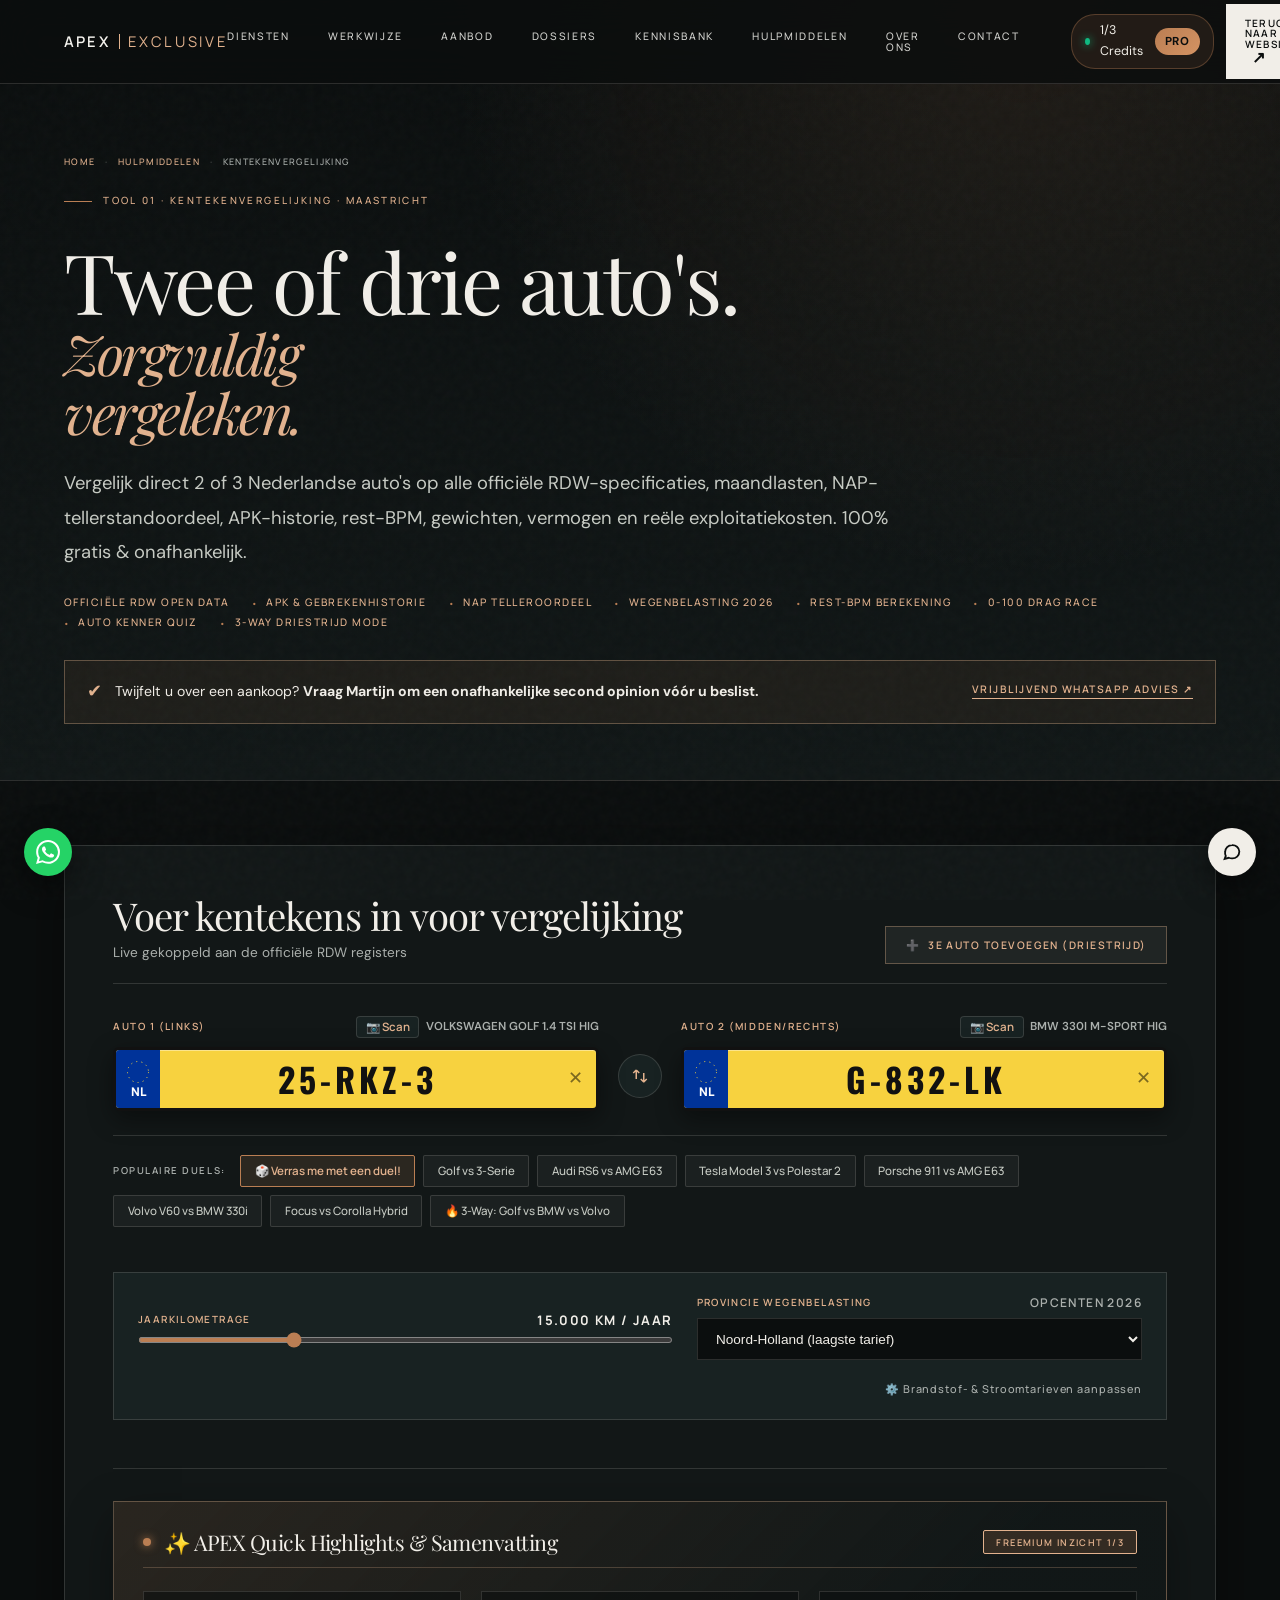
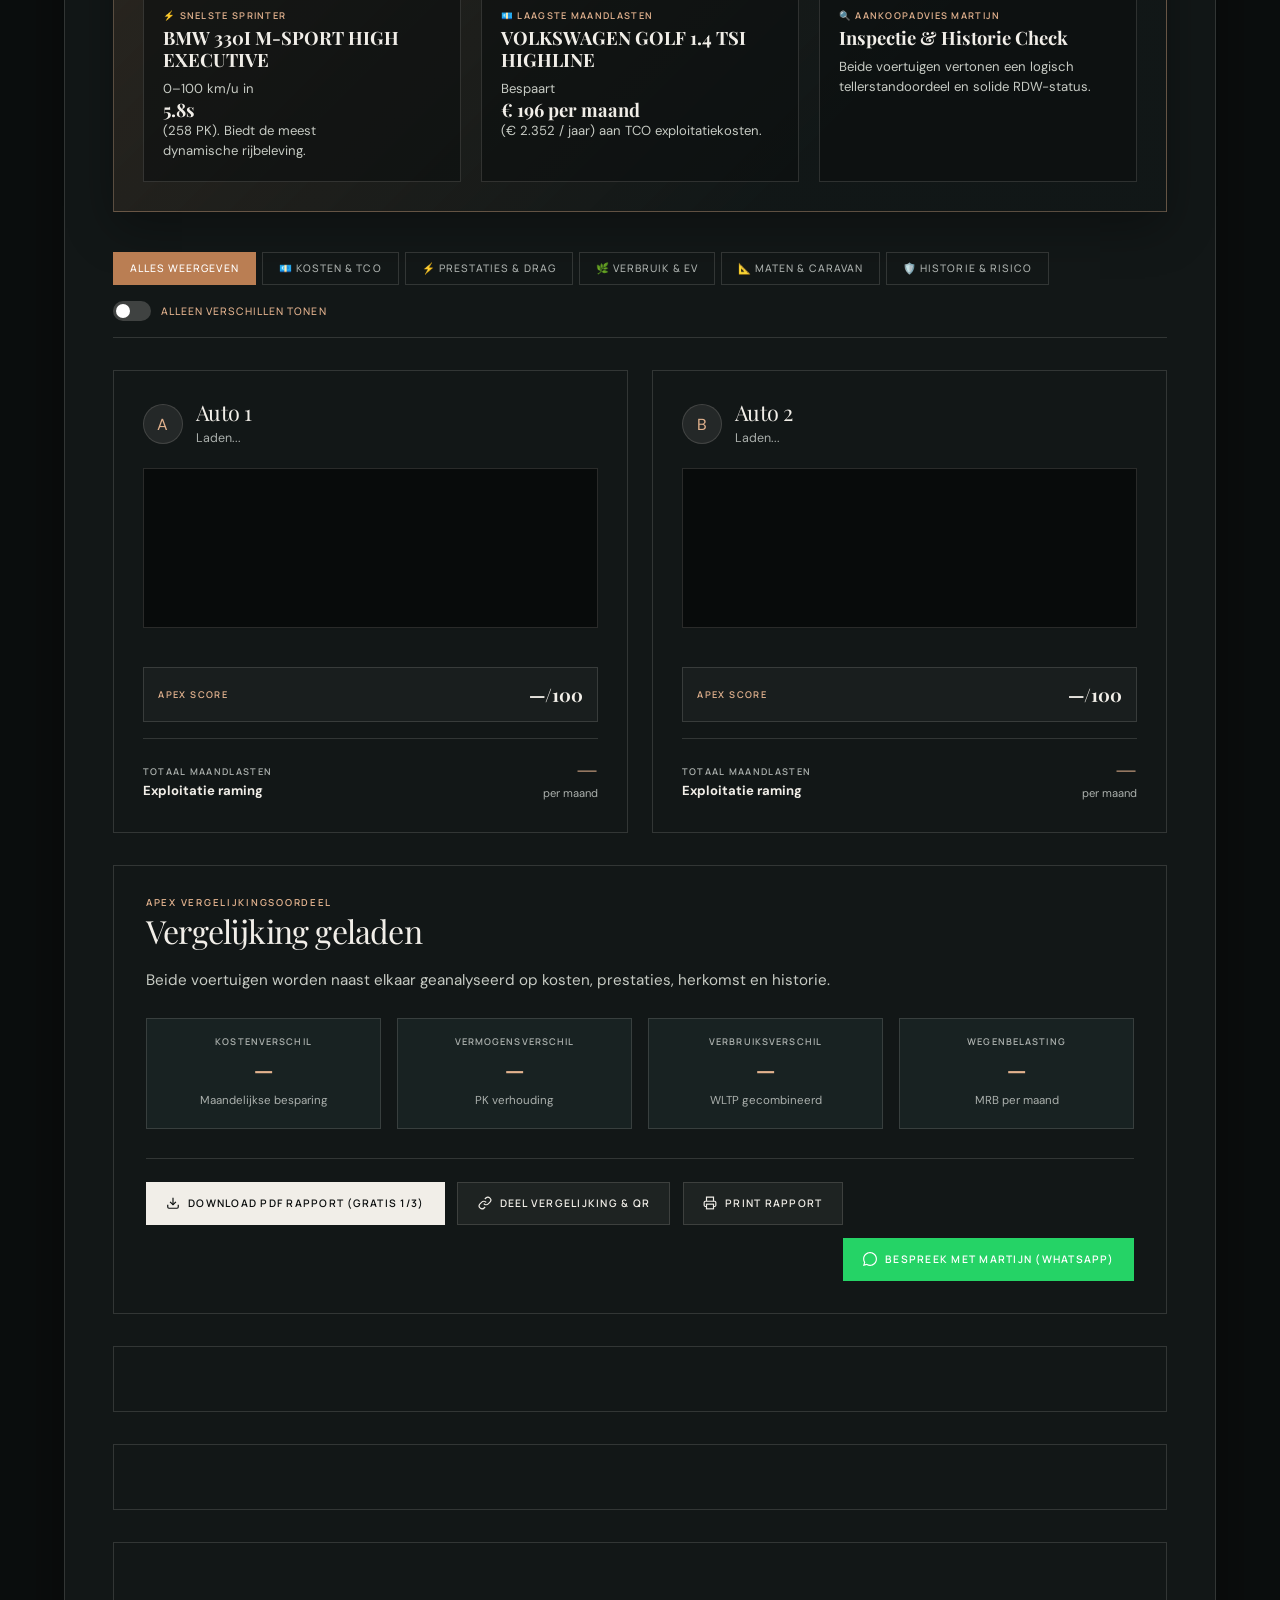
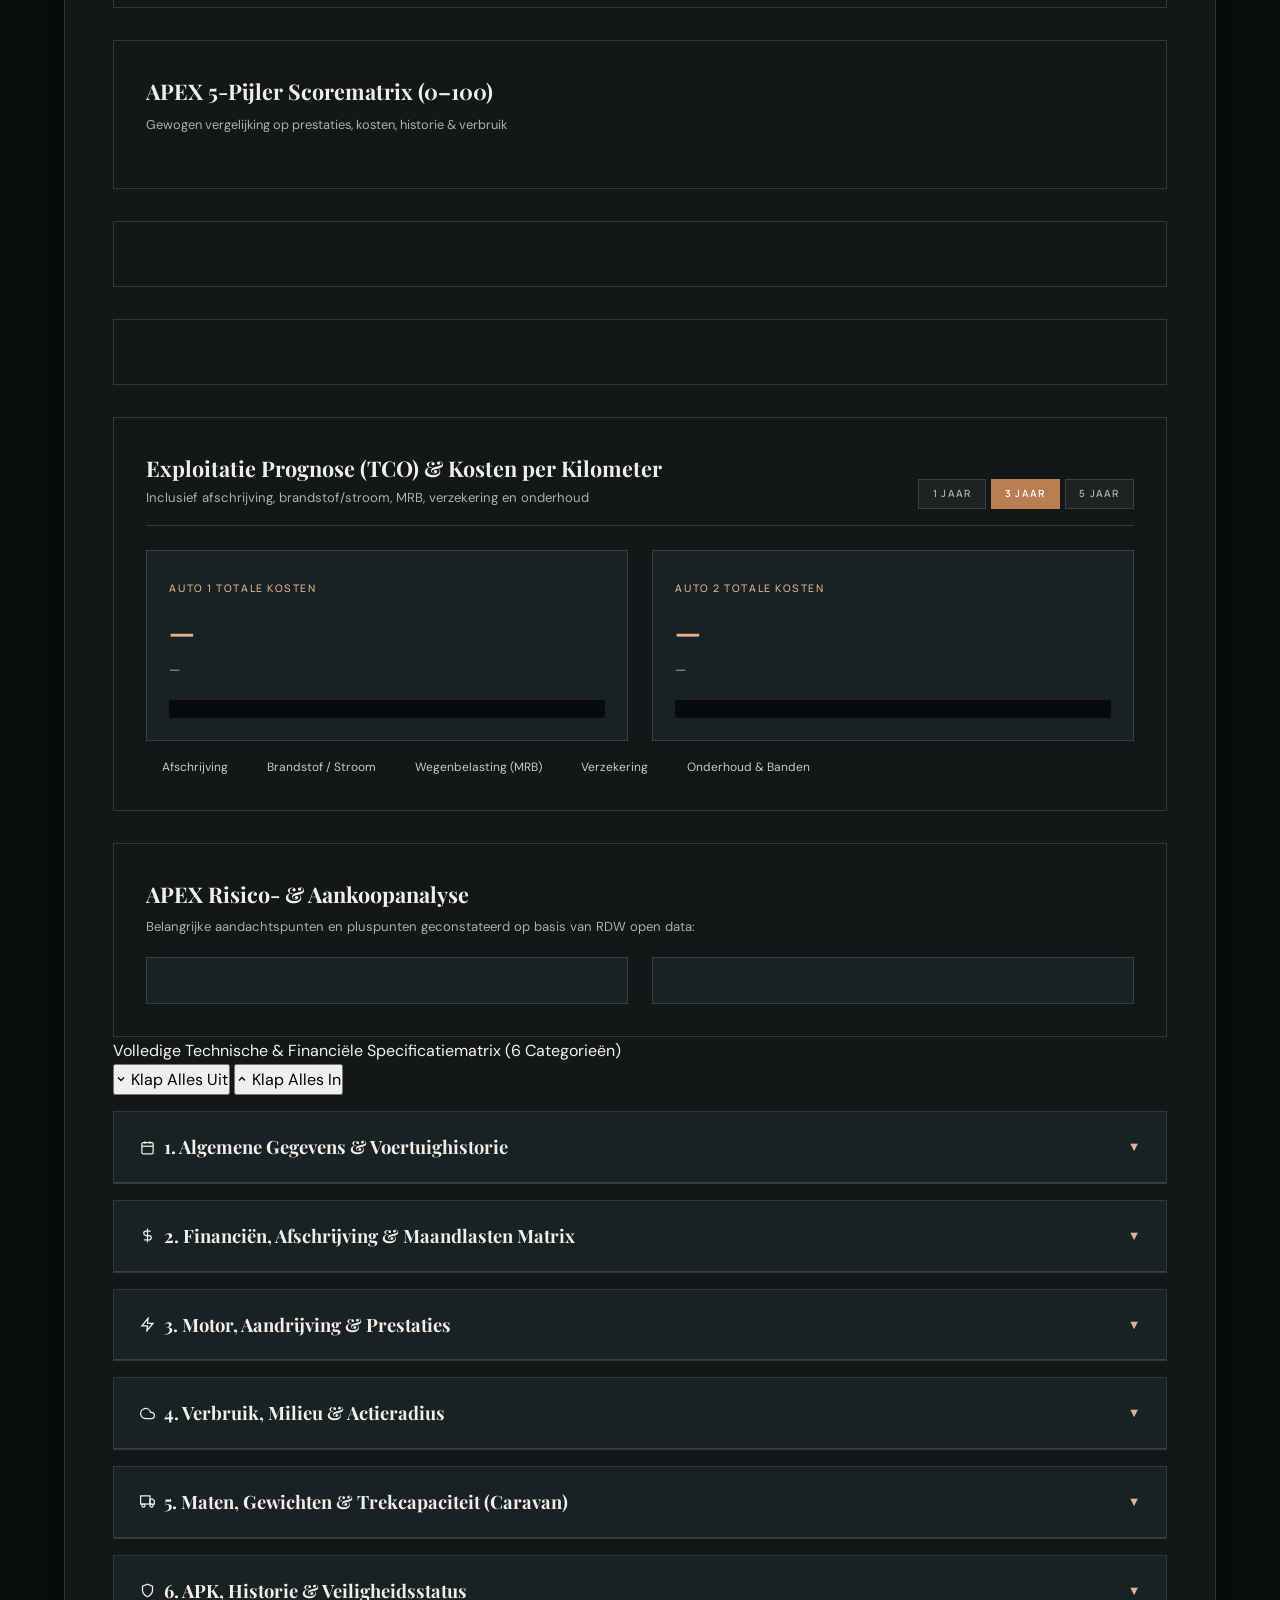
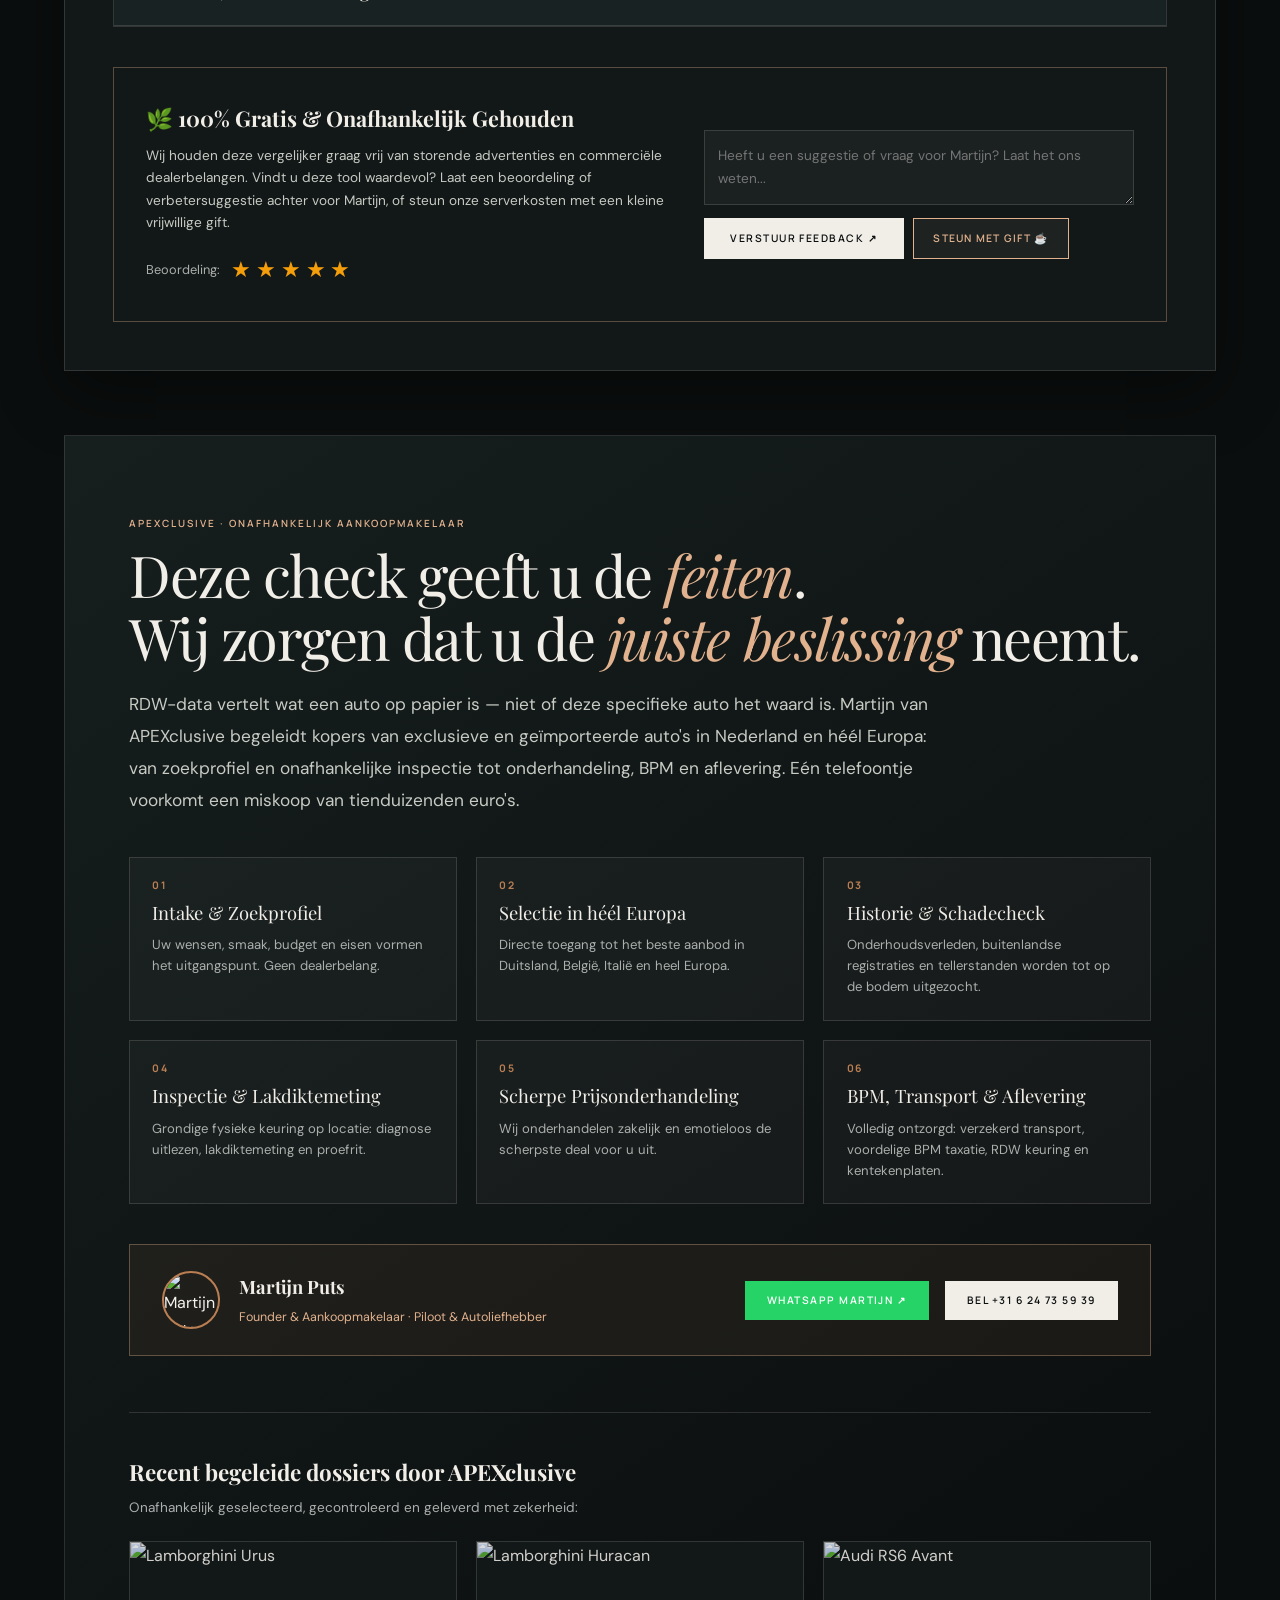
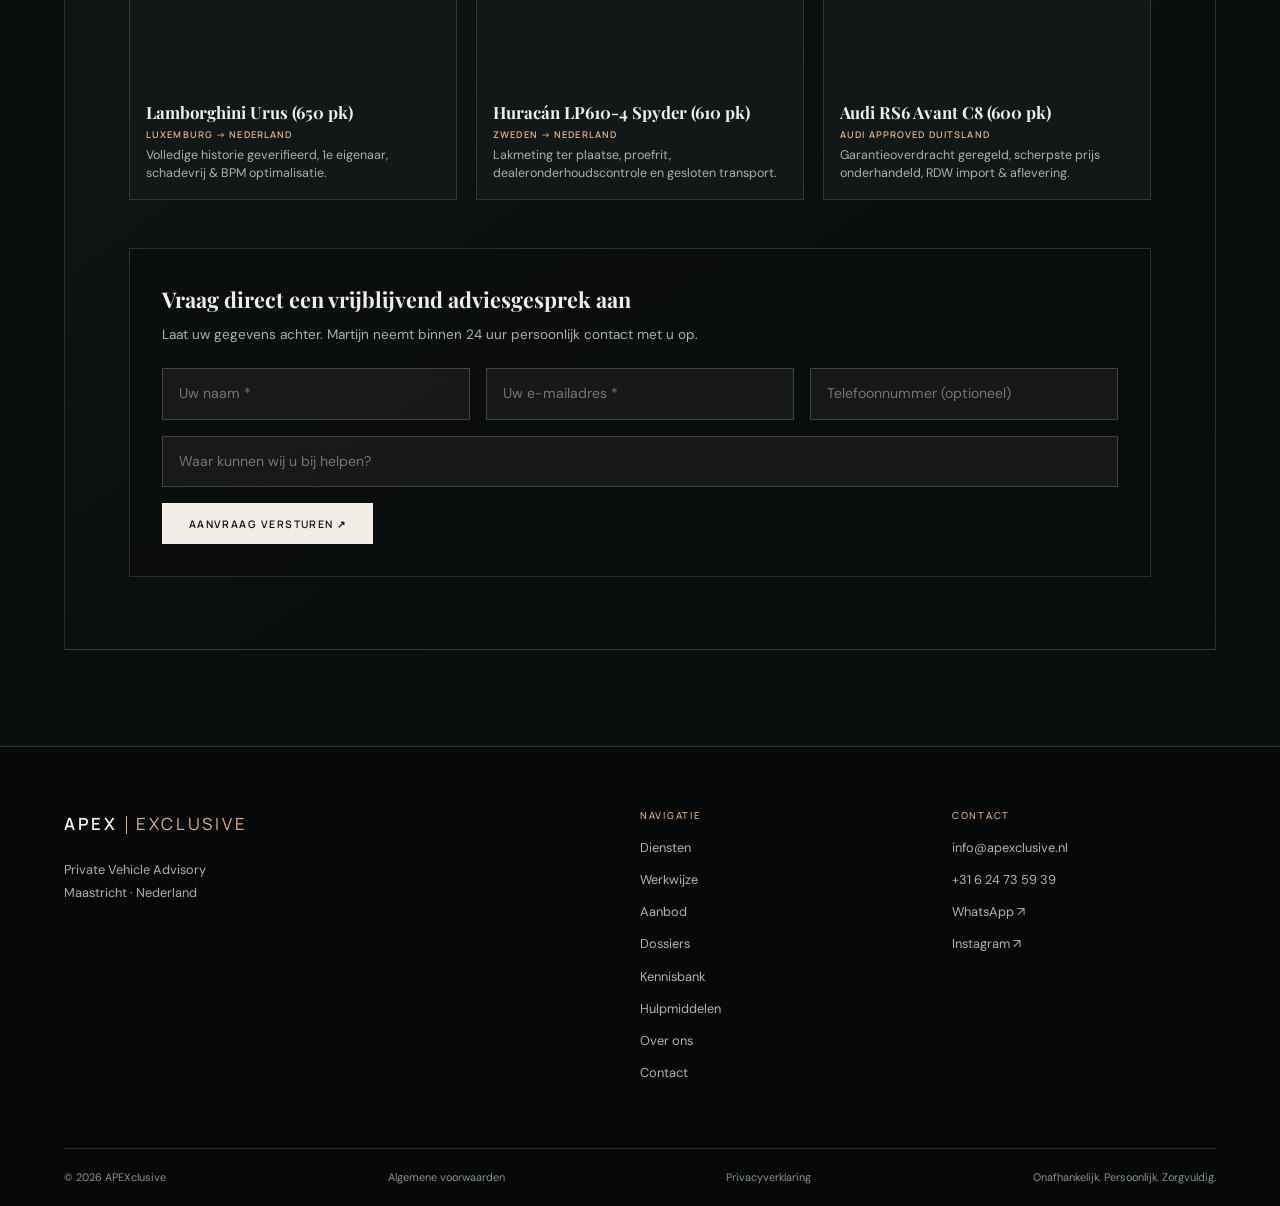
==== commit c512e568: "feat: add plate OCR camera scanner, lease finance calculator, EV charging simulator, BPM optimizatio" ====
--- a/index.html
+++ b/index.html
@@ -30,6 +30,7 @@
   <link rel="icon" type="image/png" sizes="16x16" href="icons/favicon-16.png">
   <link rel="apple-touch-icon" href="icons/apple-touch-icon.png">
   <link rel="mask-icon" href="apexclusive-mask-icon.svg" color="#ba7e53">
+  <link rel="manifest" href="manifest.json">
 
   <script type="application/ld+json">
   {
@@ -82,6 +83,14 @@
       <span>🏎️</span>
       <span class="jump-tooltip">Drag Race Arena</span>
     </a>
+    <a href="#engine-sound-studio-container" class="jump-node" data-section="engine-sound-studio-container" aria-label="Motor Sound">
+      <span>🔊</span>
+      <span class="jump-tooltip">Motorsound &amp; Revving</span>
+    </a>
+    <a href="#virtual-showroom-container" class="jump-node" data-section="virtual-showroom-container" aria-label="Virtual Studio">
+      <span>📸</span>
+      <span class="jump-tooltip">Virtual Studio Showroom</span>
+    </a>
     <a href="#radar-chart-container" class="jump-node" data-section="radar-chart-container" aria-label="Spider Radar">
       <span>🕸️</span>
       <span class="jump-tooltip">6-Assige Spider Radar</span>
@@ -94,13 +103,25 @@
       <span>🔮</span>
       <span class="jump-tooltip">10-Jaars Prognose</span>
     </a>
+    <a href="#cost-per-km-container" class="jump-node" data-section="cost-per-km-container" aria-label="Kosten per KM">
+      <span>💡</span>
+      <span class="jump-tooltip">Kosten per Kilometer</span>
+    </a>
     <a href="#roadtrip-planner-container" class="jump-node" data-section="roadtrip-planner-container" aria-label="Roadtrip Planner">
       <span>🏖️</span>
       <span class="jump-tooltip">Roadtrip Planner</span>
     </a>
+    <a href="#youngtimer-calc-container" class="jump-node" data-section="youngtimer-calc-container" aria-label="Youngtimer Voordeel">
+      <span>💼</span>
+      <span class="jump-tooltip">Youngtimer 35% Regeling</span>
+    </a>
     <a href="#wok-risk-barometer-container" class="jump-node" data-section="wok-risk-barometer-container" aria-label="Schade & WOK">
       <span>🛡️</span>
       <span class="jump-tooltip">Schade &amp; WOK Risico</span>
+    </a>
+    <a href="#inspection-checklist-container" class="jump-node" data-section="inspection-checklist-container" aria-label="150-Punts Inspectie">
+      <span>📝</span>
+      <span class="jump-tooltip">150-Punts Inspectie Checklist</span>
     </a>
     <a href="#inruil-calculator-container" class="jump-node" data-section="inruil-calculator-container" aria-label="Inruilwaarde">
       <span>🔄</span>
@@ -162,10 +183,12 @@
     <a href="#martijn-advisory-container" class="mobile-jump-pill">🏆 Advies</a>
     <a href="#lifestyle-match-container" class="mobile-jump-pill">⚖️ Keuzehulp</a>
     <a href="#drag-race-container" class="mobile-jump-pill">🏎️ Drag Race</a>
-    <a href="#radar-chart-container" class="mobile-jump-pill">🕸️ Radar</a>
-    <a href="#projection-10yr-container" class="mobile-jump-pill">🔮 10-Jaar</a>
-    <a href="#roadtrip-planner-container" class="mobile-jump-pill">🏖️ Roadtrip</a>
+    <a href="#engine-sound-studio-container" class="mobile-jump-pill">🔊 Sound</a>
+    <a href="#virtual-showroom-container" class="mobile-jump-pill">📸 Studio</a>
+    <a href="#cost-per-km-container" class="mobile-jump-pill">💡 Kosten/KM</a>
+    <a href="#youngtimer-calc-container" class="mobile-jump-pill">💼 Youngtimer</a>
     <a href="#wok-risk-barometer-container" class="mobile-jump-pill">🛡️ Schadecheck</a>
+    <a href="#inspection-checklist-container" class="mobile-jump-pill">📝 Inspectie</a>
     <a href="#inruil-calculator-container" class="mobile-jump-pill">🔄 Inruilwaarde</a>
     <a href="#market-explorer-container" class="mobile-jump-pill">🌍 Marktverkenner</a>
     <a href="#pdf-export-container" class="mobile-jump-pill">📄 PDF Export</a>
@@ -249,7 +272,10 @@
         <div class="plate-col" id="plate-col-1">
           <div class="plate-col-label">
             <span>Auto 1 (Links)</span>
-            <span class="plate-status-text" id="plate-status-1">Typ kenteken</span>
+            <div style="display:flex; align-items:center; gap:0.4rem;">
+              <button type="button" class="btn-scan-plate" onclick="triggerPlateScan(1)" title="Scan kenteken via camera of foto">📷 Scan</button>
+              <span class="plate-status-text" id="plate-status-1">Typ kenteken</span>
+            </div>
           </div>
           <div class="plate-wrapper" id="plate-ui-1">
             <div class="plate-eu-badge" aria-hidden="true">
@@ -286,7 +312,10 @@
         <div class="plate-col" id="plate-col-2">
           <div class="plate-col-label">
             <span>Auto 2 (Midden/Rechts)</span>
-            <span class="plate-status-text" id="plate-status-2">Typ kenteken</span>
+            <div style="display:flex; align-items:center; gap:0.4rem;">
+              <button type="button" class="btn-scan-plate" onclick="triggerPlateScan(2)" title="Scan kenteken via camera of foto">📷 Scan</button>
+              <span class="plate-status-text" id="plate-status-2">Typ kenteken</span>
+            </div>
           </div>
           <div class="plate-wrapper" id="plate-ui-2">
             <div class="plate-eu-badge" aria-hidden="true">
@@ -342,6 +371,9 @@
           </div>
         </div>
       </div>
+
+      <!-- Hidden OCR File Input for Camera/Photo Scan -->
+      <input type="file" id="plate-ocr-input" accept="image/*" capture="environment" style="display:none;" onchange="handlePlateOcrFile(this)">
 
       <!-- Quick Preset Chips -->
       <div class="preset-bar">
@@ -639,6 +671,12 @@
         <!-- ⚡ INTERACTIVE DRAG RACE ARENA & SPRINT SIMULATOR -->
         <div class="drag-race-arena" id="drag-race-container"></div>
 
+        <!-- 🔊 MOTORSOUND & RPM REVVING SIMULATOR STUDIO -->
+        <div id="engine-sound-studio-container"></div>
+
+        <!-- 📸 VIRTUAL STUDIO SHOWROOM 360 & COLOR CONFIGURATOR -->
+        <div id="virtual-showroom-container"></div>
+
         <!-- 🕸️ 6-AXIS RADAR / SPIDER COMPARISON GRAPHIC -->
         <div class="radar-chart-box" id="radar-chart-container"></div>
 
@@ -647,6 +685,9 @@
 
         <!-- Import Opportunity & Savings Inzicht -->
         <div id="import-opportunity-container"></div>
+
+        <!-- 🧮 BPM TEGENBEWIJS & KOERSLIJST BESPARINGSCALCULATOR -->
+        <div id="bpm-optimization-container"></div>
 
         <!-- APEX 5-Pillar Score Matrix -->
         <div class="score-matrix-box">
@@ -659,6 +700,18 @@
 
         <!-- 🔮 10-YEAR TCO & RESIDUAL VALUE PROJECTION SIMULATOR -->
         <div class="projection-box" id="projection-10yr-container"></div>
+
+        <!-- 📉 DUAL-LINE RESTWAARDE & AFSCHRIJVING SVG GRAFIEK -->
+        <div id="depreciation-graph-container"></div>
+
+        <!-- 🏦 FINANCIERING & PRIVATE / FINANCIAL LEASE CALCULATOR -->
+        <div id="finance-lease-container"></div>
+
+        <!-- 💡 TRUE COST-PER-KM VISUALIZER & COMMUTE CALCULATOR -->
+        <div id="cost-per-km-container"></div>
+
+        <!-- ⚡ EV & HYBRIDE SNELLAADCURVE & LAADPAAL PLANNER -->
+        <div id="ev-charging-container"></div>
 
         <!-- 🏖️ ROADTRIP & VAKANTIE PLANNER -->
         <div class="roadtrip-box" id="roadtrip-planner-container"></div>
@@ -717,6 +770,9 @@
 
         <!-- 🛡️ OCCASION SCHADE- & WOK RISICO BAROMETER -->
         <div id="wok-risk-barometer-container"></div>
+
+        <!-- 📅 CHRONOLOGISCHE VOERTUIG-HISTORIE & LEVENSLOOP TIJDLIN -->
+        <div id="vehicle-timeline-container"></div>
 
         <!-- Risico-Analyse & Aankoopmakelaar Checklist -->
         <div class="risk-checklist-box">
@@ -732,6 +788,9 @@
         <!-- Zakelijke Bijtelling 2026 Module -->
         <div id="bijtelling-container"></div>
 
+        <!-- 💼 YOUNGTIMER 35% DAGWAARDE REGELING (15+ JAAR) -->
+        <div id="youngtimer-calc-container"></div>
+
         <!-- Caravan Veiligheid & Trekcapaciteit Module -->
         <div id="caravan-container"></div>
 
@@ -743,6 +802,9 @@
 
         <!-- 🌍 MARKTVERKENNER & IMPORTOCCASIONS EUROPA -->
         <div id="market-explorer-container"></div>
+
+        <!-- 📝 150-PUNTS OCCASION AANKOOPKEURING CHECKLIST -->
+        <div id="inspection-checklist-container"></div>
 
         <!-- Proefrit & Aankoopinspectie Checklist van Martijn -->
         <div id="proefrit-tips-container"></div>
--- a/styles.css
+++ b/styles.css
@@ -3617,6 +3617,918 @@
   .pdf-export-card {
     flex-direction: column;
     align-items: flex-start;
+  }
+}
+
+/* ═══════════════════════════════════════════════════════════════════════════
+   🔊 ENGINE SOUND & RPM REVVING SIMULATOR
+   ═══════════════════════════════════════════════════════════════════════════ */
+
+.engine-sound-card {
+  background: var(--ink-card);
+  border: 1px solid var(--line);
+  padding: 1.8rem;
+  margin-top: 2rem;
+  border-radius: 8px;
+  position: relative;
+  overflow: hidden;
+}
+
+.engine-sound-card::after {
+  content: "";
+  position: absolute;
+  top: 0;
+  right: 0;
+  width: 250px;
+  height: 250px;
+  background: radial-gradient(circle, rgba(186, 126, 83, 0.08) 0%, transparent 70%);
+  pointer-events: none;
+}
+
+.sound-engines-grid {
+  display: grid;
+  grid-template-columns: 1fr 1fr;
+  gap: 1.4rem;
+  margin-top: 1.2rem;
+}
+
+.sound-engine-col {
+  background: var(--ink-soft);
+  border: 1px solid var(--line);
+  border-radius: 8px;
+  padding: 1.4rem;
+  display: flex;
+  flex-direction: column;
+  gap: 1rem;
+  position: relative;
+  transition: all 0.25s ease;
+}
+
+.sound-engine-col.is-revving {
+  border-color: var(--copper);
+  box-shadow: 0 0 20px rgba(186, 126, 83, 0.35);
+}
+
+.engine-meta-row {
+  display: flex;
+  justify-content: space-between;
+  align-items: center;
+}
+
+.engine-type-badge {
+  display: inline-flex;
+  align-items: center;
+  gap: 0.3rem;
+  background: rgba(255, 255, 255, 0.06);
+  border: 1px solid rgba(255, 255, 255, 0.1);
+  padding: 0.25rem 0.6rem;
+  border-radius: 12px;
+  font-size: 0.72rem;
+  color: var(--copper-light);
+  font-weight: 600;
+}
+
+.rpm-gauge-display {
+  background: #080a0a;
+  border: 1px solid rgba(255, 255, 255, 0.08);
+  border-radius: 8px;
+  padding: 1rem;
+  display: flex;
+  align-items: center;
+  justify-content: space-between;
+}
+
+.rpm-num-value {
+  font-family: var(--serif);
+  font-size: 1.8rem;
+  color: var(--paper);
+  line-height: 1;
+}
+
+.rpm-num-value small {
+  font-family: var(--sans);
+  font-size: 0.75rem;
+  color: var(--muted);
+  margin-left: 0.3rem;
+}
+
+.sound-bars-anim {
+  display: flex;
+  align-items: flex-end;
+  gap: 3px;
+  height: 28px;
+}
+
+.sound-bar {
+  width: 4px;
+  background: var(--line);
+  border-radius: 2px;
+  height: 4px;
+  transition: height 0.1s ease, background 0.1s ease;
+}
+
+.sound-engine-col.is-revving .sound-bar {
+  background: var(--copper);
+  animation: barBounce 0.4s infinite alternate ease-in-out;
+}
+.sound-engine-col.is-revving .sound-bar:nth-child(2) { animation-delay: 0.08s; }
+.sound-engine-col.is-revving .sound-bar:nth-child(3) { animation-delay: 0.16s; }
+.sound-engine-col.is-revving .sound-bar:nth-child(4) { animation-delay: 0.24s; }
+.sound-engine-col.is-revving .sound-bar:nth-child(5) { animation-delay: 0.32s; }
+
+@keyframes barBounce {
+  0% { height: 6px; }
+  100% { height: 26px; }
+}
+
+.btn-rev-pedal {
+  width: 100%;
+  background: linear-gradient(135deg, rgba(186, 126, 83, 0.18) 0%, rgba(20, 26, 26, 0.9) 100%);
+  border: 1px solid var(--copper);
+  color: var(--paper);
+  font-family: var(--sans);
+  font-size: 0.88rem;
+  font-weight: 700;
+  padding: 0.85rem;
+  border-radius: 6px;
+  cursor: pointer;
+  display: flex;
+  align-items: center;
+  justify-content: center;
+  gap: 0.6rem;
+  user-select: none;
+  -webkit-user-select: none;
+  touch-action: manipulation;
+  transition: all 0.15s ease;
+}
+
+.btn-rev-pedal:active,
+.btn-rev-pedal.active {
+  background: var(--copper);
+  color: #0b0e0e;
+  transform: scale(0.98);
+  box-shadow: 0 0 16px rgba(186, 126, 83, 0.7);
+}
+
+/* ═══════════════════════════════════════════════════════════════════════════
+   💡 TRUE COST-PER-KM VISUALIZER & COMMUTE CALCULATOR
+   ═══════════════════════════════════════════════════════════════════════════ */
+
+.cost-km-card {
+  background: var(--ink-card);
+  border: 1px solid var(--line);
+  padding: 1.8rem;
+  margin-top: 2rem;
+  border-radius: 8px;
+}
+
+.cost-km-grid {
+  display: grid;
+  grid-template-columns: 1fr 1fr;
+  gap: 1.4rem;
+  margin-top: 1.2rem;
+}
+
+.cost-km-col {
+  background: var(--ink-soft);
+  border: 1px solid var(--line);
+  padding: 1.4rem;
+  border-radius: 8px;
+  display: flex;
+  flex-direction: column;
+  gap: 0.9rem;
+}
+
+.cost-km-main-stat {
+  display: flex;
+  justify-content: space-between;
+  align-items: baseline;
+  border-bottom: 1px solid rgba(255, 255, 255, 0.08);
+  padding-bottom: 0.8rem;
+}
+
+.cost-figure-big {
+  font-family: var(--serif);
+  font-size: 1.85rem;
+  color: var(--paper);
+  font-weight: 400;
+}
+
+.cost-figure-big small {
+  font-family: var(--sans);
+  font-size: 0.78rem;
+  color: var(--muted);
+}
+
+.cost-splits-list {
+  display: flex;
+  flex-direction: column;
+  gap: 0.5rem;
+  font-size: 0.78rem;
+}
+
+.cost-split-row {
+  display: flex;
+  justify-content: space-between;
+  color: var(--muted-light);
+}
+
+.cost-split-row strong {
+  color: var(--paper);
+}
+
+/* ═══════════════════════════════════════════════════════════════════════════
+   ⚖️ YOUNGTIMER FISCAAL VOORDEEL CALCULATOR (15+ JAAR)
+   ═══════════════════════════════════════════════════════════════════════════ */
+
+.youngtimer-card {
+  background: linear-gradient(135deg, rgba(186, 126, 83, 0.1) 0%, rgba(14, 18, 18, 0.95) 100%);
+  border: 1px solid var(--copper);
+  border-radius: 8px;
+  padding: 1.8rem;
+  margin-top: 2rem;
+}
+
+.yt-hero-row {
+  display: flex;
+  justify-content: space-between;
+  align-items: flex-start;
+  flex-wrap: wrap;
+  gap: 1rem;
+}
+
+.yt-pill-badge {
+  display: inline-flex;
+  align-items: center;
+  gap: 0.4rem;
+  background: var(--copper);
+  color: #0b0e0e;
+  font-size: 0.72rem;
+  font-weight: 700;
+  padding: 0.25rem 0.65rem;
+  border-radius: 12px;
+  text-transform: uppercase;
+  letter-spacing: 0.04em;
+}
+
+.yt-comparison-grid {
+  display: grid;
+  grid-template-columns: 1fr 1fr;
+  gap: 1.4rem;
+  margin-top: 1.2rem;
+}
+
+.yt-col {
+  background: var(--ink-card);
+  border: 1px solid var(--line);
+  padding: 1.2rem;
+  border-radius: 6px;
+}
+
+/* ═══════════════════════════════════════════════════════════════════════════
+   📸 VIRTUAL STUDIO 360° COLOR & STANCE SHOWROOM
+   ═══════════════════════════════════════════════════════════════════════════ */
+
+.showroom-card {
+  background: var(--ink-card);
+  border: 1px solid var(--line);
+  padding: 1.8rem;
+  margin-top: 2rem;
+  border-radius: 8px;
+}
+
+.showroom-studio-stage {
+  background: radial-gradient(circle at 50% 65%, rgba(186, 126, 83, 0.2) 0%, #060909 70%);
+  border: 1px solid var(--line);
+  border-radius: 8px;
+  padding: 2.5rem 1.5rem 2rem;
+  position: relative;
+  text-align: center;
+  margin-top: 1.2rem;
+  overflow: hidden;
+}
+
+.studio-grid-lines {
+  position: absolute;
+  inset: 0;
+  background-image: linear-gradient(rgba(255, 255, 255, 0.03) 1px, transparent 1px),
+                    linear-gradient(90deg, rgba(255, 255, 255, 0.03) 1px, transparent 1px);
+  background-size: 24px 24px;
+  pointer-events: none;
+}
+
+.studio-lights-bar {
+  display: flex;
+  justify-content: center;
+  gap: 1rem;
+  margin-bottom: 1.5rem;
+}
+
+.light-bulb-btn {
+  background: rgba(255, 255, 255, 0.08);
+  border: 1px solid var(--line);
+  color: var(--muted-light);
+  padding: 0.35rem 0.8rem;
+  border-radius: 20px;
+  font-size: 0.75rem;
+  cursor: pointer;
+  transition: all 0.2s ease;
+}
+
+.light-bulb-btn.active {
+  background: var(--copper);
+  color: #0b0e0e;
+  font-weight: 600;
+  box-shadow: 0 0 14px rgba(186, 126, 83, 0.6);
+}
+
+.studio-car-silhouette-wrap {
+  min-height: 120px;
+  display: flex;
+  align-items: center;
+  justify-content: center;
+  position: relative;
+  transition: filter 0.3s ease;
+}
+
+.studio-controls-bar {
+  display: flex;
+  justify-content: space-between;
+  align-items: center;
+  flex-wrap: wrap;
+  gap: 1rem;
+  margin-top: 1.5rem;
+  background: var(--ink-soft);
+  border: 1px solid var(--line);
+  padding: 0.9rem 1.4rem;
+  border-radius: 6px;
+}
+
+.paint-swatches-row {
+  display: flex;
+  align-items: center;
+  gap: 0.5rem;
+}
+
+.swatch-btn {
+  width: 26px;
+  height: 26px;
+  border-radius: 50%;
+  border: 2px solid rgba(255, 255, 255, 0.2);
+  cursor: pointer;
+  transition: transform 0.2s, border-color 0.2s;
+  padding: 0;
+}
+
+.swatch-btn:hover, .swatch-btn.active {
+  transform: scale(1.2);
+  border-color: var(--copper);
+  box-shadow: 0 0 10px rgba(186, 126, 83, 0.7);
+}
+
+.wheel-size-group {
+  display: flex;
+  gap: 0.35rem;
+}
+
+.wheel-btn {
+  background: #0b0e0e;
+  border: 1px solid var(--line);
+  color: var(--muted-light);
+  font-size: 0.72rem;
+  padding: 0.3rem 0.65rem;
+  border-radius: 4px;
+  cursor: pointer;
+  transition: all 0.2s;
+}
+
+.wheel-btn.active {
+  border-color: var(--copper);
+  color: var(--copper-light);
+  font-weight: 600;
+}
+
+/* ═══════════════════════════════════════════════════════════════════════════
+   🛡️ 150-PUNTS OCCASION AANKOOPKEURING CHECKLIST (DIGITALE PROEFRIT TOOL)
+   ═══════════════════════════════════════════════════════════════════════════ */
+
+.inspection-card {
+  background: var(--ink-card);
+  border: 1px solid var(--line);
+  padding: 1.8rem;
+  margin-top: 2rem;
+  border-radius: 8px;
+}
+
+.inspection-categories-grid {
+  display: grid;
+  grid-template-columns: repeat(3, 1fr);
+  gap: 1rem;
+  margin-top: 1.2rem;
+}
+
+.inspection-cat-col {
+  background: var(--ink-soft);
+  border: 1px solid var(--line);
+  border-radius: 6px;
+  padding: 1.2rem;
+  display: flex;
+  flex-direction: column;
+  gap: 0.7rem;
+}
+
+.inspection-cat-title {
+  font-size: 0.88rem;
+  font-weight: 600;
+  color: var(--copper-light);
+  display: flex;
+  align-items: center;
+  gap: 0.4rem;
+  border-bottom: 1px solid rgba(255, 255, 255, 0.08);
+  padding-bottom: 0.5rem;
+}
+
+.inspection-check-item {
+  display: flex;
+  align-items: flex-start;
+  gap: 0.5rem;
+  font-size: 0.78rem;
+  color: var(--muted-light);
+  cursor: pointer;
+  user-select: none;
+}
+
+.inspection-check-item input[type="checkbox"] {
+  accent-color: var(--copper);
+  margin-top: 2px;
+  cursor: pointer;
+}
+
+.inspection-verdict-bar {
+  background: #080b0b;
+  border: 1px solid var(--copper);
+  border-radius: 6px;
+  padding: 1.2rem;
+  margin-top: 1.4rem;
+  display: flex;
+  justify-content: space-between;
+  align-items: center;
+  flex-wrap: wrap;
+  gap: 1rem;
+}
+
+@media (max-width: 900px) {
+  .sound-engines-grid, .cost-km-grid, .yt-comparison-grid {
+    grid-template-columns: 1fr;
+  }
+  .inspection-categories-grid {
+    grid-template-columns: 1fr;
+  }
+}
+
+/* ═══════════════════════════════════════════════════════════════════════════
+   🔥 POPULAIRE DUELS & INSTANT DUEL PRESETS
+   ═══════════════════════════════════════════════════════════════════════════ */
+
+.popular-duels-bar {
+  display: flex;
+  align-items: center;
+  gap: 0.6rem;
+  overflow-x: auto;
+  white-space: nowrap;
+  padding: 0.8rem 0 0.4rem 0;
+  scrollbar-width: none;
+}
+.popular-duels-bar::-webkit-scrollbar {
+  display: none;
+}
+
+.popular-duels-label {
+  font-size: 0.72rem;
+  color: var(--copper-light);
+  font-weight: 700;
+  text-transform: uppercase;
+  letter-spacing: 0.08em;
+  display: flex;
+  align-items: center;
+  gap: 0.35rem;
+  flex-shrink: 0;
+}
+
+.preset-duel-pill {
+  background: var(--ink-card);
+  border: 1px solid var(--line);
+  color: var(--muted-light);
+  font-size: 0.75rem;
+  padding: 0.35rem 0.8rem;
+  border-radius: 20px;
+  cursor: pointer;
+  transition: all 0.2s ease;
+  display: inline-flex;
+  align-items: center;
+  gap: 0.35rem;
+  flex-shrink: 0;
+}
+
+.preset-duel-pill:hover {
+  border-color: var(--copper);
+  color: var(--paper);
+  background: var(--ink-soft);
+  transform: translateY(-1px);
+}
+
+.preset-duel-pill strong {
+  color: var(--paper);
+}
+
+/* ═══════════════════════════════════════════════════════════════════════════
+   ⏳ APK COUNTDOWN PILLS & ENERGIELABEL BADGES
+   ═══════════════════════════════════════════════════════════════════════════ */
+
+.apk-countdown-pill {
+  display: inline-flex;
+  align-items: center;
+  gap: 0.35rem;
+  padding: 0.25rem 0.65rem;
+  border-radius: 12px;
+  font-size: 0.72rem;
+  font-weight: 600;
+}
+
+.apk-valid-green {
+  background: rgba(16, 185, 129, 0.15);
+  border: 1px solid #10b981;
+  color: #34d399;
+}
+
+.apk-warning-yellow {
+  background: rgba(245, 158, 11, 0.15);
+  border: 1px solid #f59e0b;
+  color: #fbbf24;
+}
+
+.apk-expired-red {
+  background: rgba(239, 68, 68, 0.15);
+  border: 1px solid #ef4444;
+  color: #f87171;
+}
+
+/* Energielabel Badge (A t/m G) */
+.energielabel-badge {
+  display: inline-flex;
+  align-items: center;
+  justify-content: center;
+  width: 28px;
+  height: 22px;
+  border-radius: 3px;
+  font-weight: 800;
+  font-size: 0.78rem;
+  color: #0b0e0e;
+  text-shadow: 0 0 1px rgba(0,0,0,0.5);
+  box-shadow: 0 2px 6px rgba(0,0,0,0.4);
+}
+
+.label-A { background: #009640; color: #fff; }
+.label-B { background: #50b848; color: #fff; }
+.label-C { background: #b4d435; }
+.label-D { background: #fff100; }
+.label-E { background: #fdb813; }
+.label-F { background: #f37023; color: #fff; }
+.label-G { background: #ed1c24; color: #fff; }
+
+/* ═══════════════════════════════════════════════════════════════════════════
+   📉 DUAL-LINE RESTWAARDE & AFSCHRIJVING SVG GRAFIEK
+   ═══════════════════════════════════════════════════════════════════════════ */
+
+.depreciation-graph-box {
+  background: var(--ink-card);
+  border: 1px solid var(--line);
+  padding: 1.8rem;
+  margin-top: 2rem;
+  border-radius: 8px;
+}
+
+.depreciation-svg-wrap {
+  width: 100%;
+  overflow-x: auto;
+  margin-top: 1.2rem;
+}
+
+/* ═══════════════════════════════════════════════════════════════════════════
+   💱 MULTI-CURRENCY & EXPORT-BPM CALCULATOR
+   ═══════════════════════════════════════════════════════════════════════════ */
+
+.currency-toggle-bar {
+  display: inline-flex;
+  align-items: center;
+  gap: 0.3rem;
+  background: var(--ink-soft);
+  border: 1px solid var(--line);
+  padding: 0.25rem;
+  border-radius: 20px;
+}
+
+.currency-btn {
+  background: transparent;
+  border: none;
+  color: var(--muted);
+  font-size: 0.75rem;
+  font-weight: 600;
+  padding: 0.25rem 0.6rem;
+  border-radius: 14px;
+  cursor: pointer;
+  transition: all 0.2s;
+}
+
+.currency-btn.active {
+  background: var(--copper);
+  color: #0b0e0e;
+  font-weight: 700;
+}
+
+/* ═══════════════════════════════════════════════════════════════════════════
+   📷 PLATE OCR SCANNER BUTTON
+   ═══════════════════════════════════════════════════════════════════════════ */
+
+.btn-scan-plate {
+  background: var(--ink-soft);
+  border: 1px solid var(--line);
+  color: var(--copper-light);
+  font-size: 0.72rem;
+  font-weight: 600;
+  padding: 0.25rem 0.55rem;
+  border-radius: 4px;
+  cursor: pointer;
+  display: inline-flex;
+  align-items: center;
+  gap: 0.3rem;
+  transition: all 0.2s;
+}
+
+.btn-scan-plate:hover {
+  border-color: var(--copper);
+  color: var(--paper);
+  background: rgba(186, 126, 83, 0.15);
+}
+
+/* ═══════════════════════════════════════════════════════════════════════════
+   🏦 FINANCIERING & PRIVATE / FINANCIAL LEASE CALCULATOR
+   ═══════════════════════════════════════════════════════════════════════════ */
+
+.finance-lease-card {
+  background: var(--ink-card);
+  border: 1px solid var(--line);
+  padding: 1.8rem;
+  margin-top: 2rem;
+  border-radius: 8px;
+}
+
+.finance-sliders-grid {
+  display: grid;
+  grid-template-columns: 1fr 1fr;
+  gap: 1.2rem;
+  background: var(--ink-soft);
+  border: 1px solid var(--line);
+  padding: 1.4rem;
+  border-radius: 6px;
+  margin: 1.2rem 0;
+}
+
+.finance-slider-item {
+  display: flex;
+  flex-direction: column;
+  gap: 0.35rem;
+}
+
+.finance-slider-label {
+  display: flex;
+  justify-content: space-between;
+  font-size: 0.78rem;
+  color: var(--muted-light);
+}
+
+.finance-slider-label strong {
+  color: var(--copper-light);
+}
+
+.lease-monthly-grid {
+  display: grid;
+  grid-template-columns: 1fr 1fr;
+  gap: 1.4rem;
+}
+
+.lease-car-col {
+  background: var(--ink-soft);
+  border: 1px solid var(--line);
+  border-radius: 6px;
+  padding: 1.3rem;
+  display: flex;
+  flex-direction: column;
+  gap: 0.6rem;
+}
+
+.lease-hero-price {
+  font-family: var(--serif);
+  font-size: 1.85rem;
+  color: var(--paper);
+  line-height: 1;
+  margin-top: 0.3rem;
+}
+
+.lease-hero-price small {
+  font-family: var(--sans);
+  font-size: 0.75rem;
+  color: var(--muted);
+}
+
+/* ═══════════════════════════════════════════════════════════════════════════
+   📅 CHRONOLOGISCHE VOERTUIG-HISTORIE TIJDLIN
+   ═══════════════════════════════════════════════════════════════════════════ */
+
+.timeline-card {
+  background: var(--ink-card);
+  border: 1px solid var(--line);
+  padding: 1.8rem;
+  margin-top: 2rem;
+  border-radius: 8px;
+}
+
+.timeline-duo-grid {
+  display: grid;
+  grid-template-columns: 1fr 1fr;
+  gap: 1.4rem;
+  margin-top: 1.2rem;
+}
+
+.timeline-col {
+  background: var(--ink-soft);
+  border: 1px solid var(--line);
+  border-radius: 6px;
+  padding: 1.3rem;
+}
+
+.timeline-tree {
+  position: relative;
+  padding-left: 1.8rem;
+  margin-top: 1rem;
+  display: flex;
+  flex-direction: column;
+  gap: 1.1rem;
+}
+
+.timeline-tree::before {
+  content: "";
+  position: absolute;
+  left: 6px;
+  top: 8px;
+  bottom: 8px;
+  width: 2px;
+  background: rgba(255, 255, 255, 0.1);
+}
+
+.timeline-event {
+  position: relative;
+  font-size: 0.78rem;
+}
+
+.timeline-dot {
+  position: absolute;
+  left: -1.8rem;
+  top: 2px;
+  width: 14px;
+  height: 14px;
+  border-radius: 50%;
+  background: var(--copper);
+  border: 2px solid #0b0e0e;
+  box-shadow: 0 0 8px rgba(186, 126, 83, 0.6);
+}
+
+.timeline-event strong {
+  display: block;
+  color: var(--paper);
+  font-size: 0.82rem;
+  margin-bottom: 0.15rem;
+}
+
+.timeline-event p {
+  color: var(--muted-light);
+  margin: 0;
+  line-height: 1.4;
+}
+
+/* ═══════════════════════════════════════════════════════════════════════════
+   ⚡ EV & HYBRIDE SNELLAADCURVE & LAADPAAL PLANNER
+   ═══════════════════════════════════════════════════════════════════════════ */
+
+.ev-charging-card {
+  background: var(--ink-card);
+  border: 1px solid var(--line);
+  padding: 1.8rem;
+  margin-top: 2rem;
+  border-radius: 8px;
+}
+
+.ev-charging-grid {
+  display: grid;
+  grid-template-columns: 1fr 1fr;
+  gap: 1.4rem;
+  margin-top: 1.2rem;
+}
+
+.ev-col {
+  background: var(--ink-soft);
+  border: 1px solid var(--line);
+  border-radius: 6px;
+  padding: 1.3rem;
+  display: flex;
+  flex-direction: column;
+  gap: 0.8rem;
+}
+
+.charging-stats-row {
+  display: grid;
+  grid-template-columns: 1fr 1fr;
+  gap: 0.8rem;
+}
+
+.charging-stat-item {
+  background: #080b0b;
+  border: 1px solid rgba(255, 255, 255, 0.05);
+  padding: 0.8rem;
+  border-radius: 4px;
+}
+
+.charging-stat-item span {
+  font-size: 0.7rem;
+  color: var(--muted);
+  display: block;
+}
+
+.charging-stat-item strong {
+  font-size: 1.1rem;
+  color: var(--paper);
+  margin-top: 0.2rem;
+  display: block;
+}
+
+/* ═══════════════════════════════════════════════════════════════════════════
+   🧮 BPM TEGENBEWIJS & KOERSLIJST BESPARINGSCALCULATOR
+   ═══════════════════════════════════════════════════════════════════════════ */
+
+.bpm-opt-card {
+  background: linear-gradient(135deg, rgba(186, 126, 83, 0.1) 0%, rgba(14, 18, 18, 0.95) 100%);
+  border: 1px solid var(--copper);
+  border-radius: 8px;
+  padding: 1.8rem;
+  margin-top: 2rem;
+}
+
+.bpm-methods-grid {
+  display: grid;
+  grid-template-columns: repeat(3, 1fr);
+  gap: 1rem;
+  margin-top: 1.2rem;
+}
+
+.bpm-method-item {
+  background: var(--ink-soft);
+  border: 1px solid var(--line);
+  padding: 1.2rem;
+  border-radius: 6px;
+  display: flex;
+  flex-direction: column;
+  position: relative;
+}
+
+.bpm-method-item.featured {
+  border-color: var(--copper);
+  background: rgba(186, 126, 83, 0.12);
+  box-shadow: 0 8px 24px rgba(186, 126, 83, 0.2);
+}
+
+.bpm-method-item h5 {
+  font-size: 0.88rem;
+  color: var(--paper);
+  margin: 0 0 0.4rem 0;
+}
+
+.bpm-amount-fig {
+  font-family: var(--serif);
+  font-size: 1.5rem;
+  color: var(--paper);
+  margin-bottom: 0.5rem;
+}
+
+.bpm-method-item p {
+  font-size: 0.75rem;
+  color: var(--muted-light);
+  margin: 0;
+  line-height: 1.4;
+}
+
+@media (max-width: 900px) {
+  .finance-sliders-grid, .lease-monthly-grid, .timeline-duo-grid, .ev-charging-grid, .bpm-methods-grid {
+    grid-template-columns: 1fr;
   }
 }
 
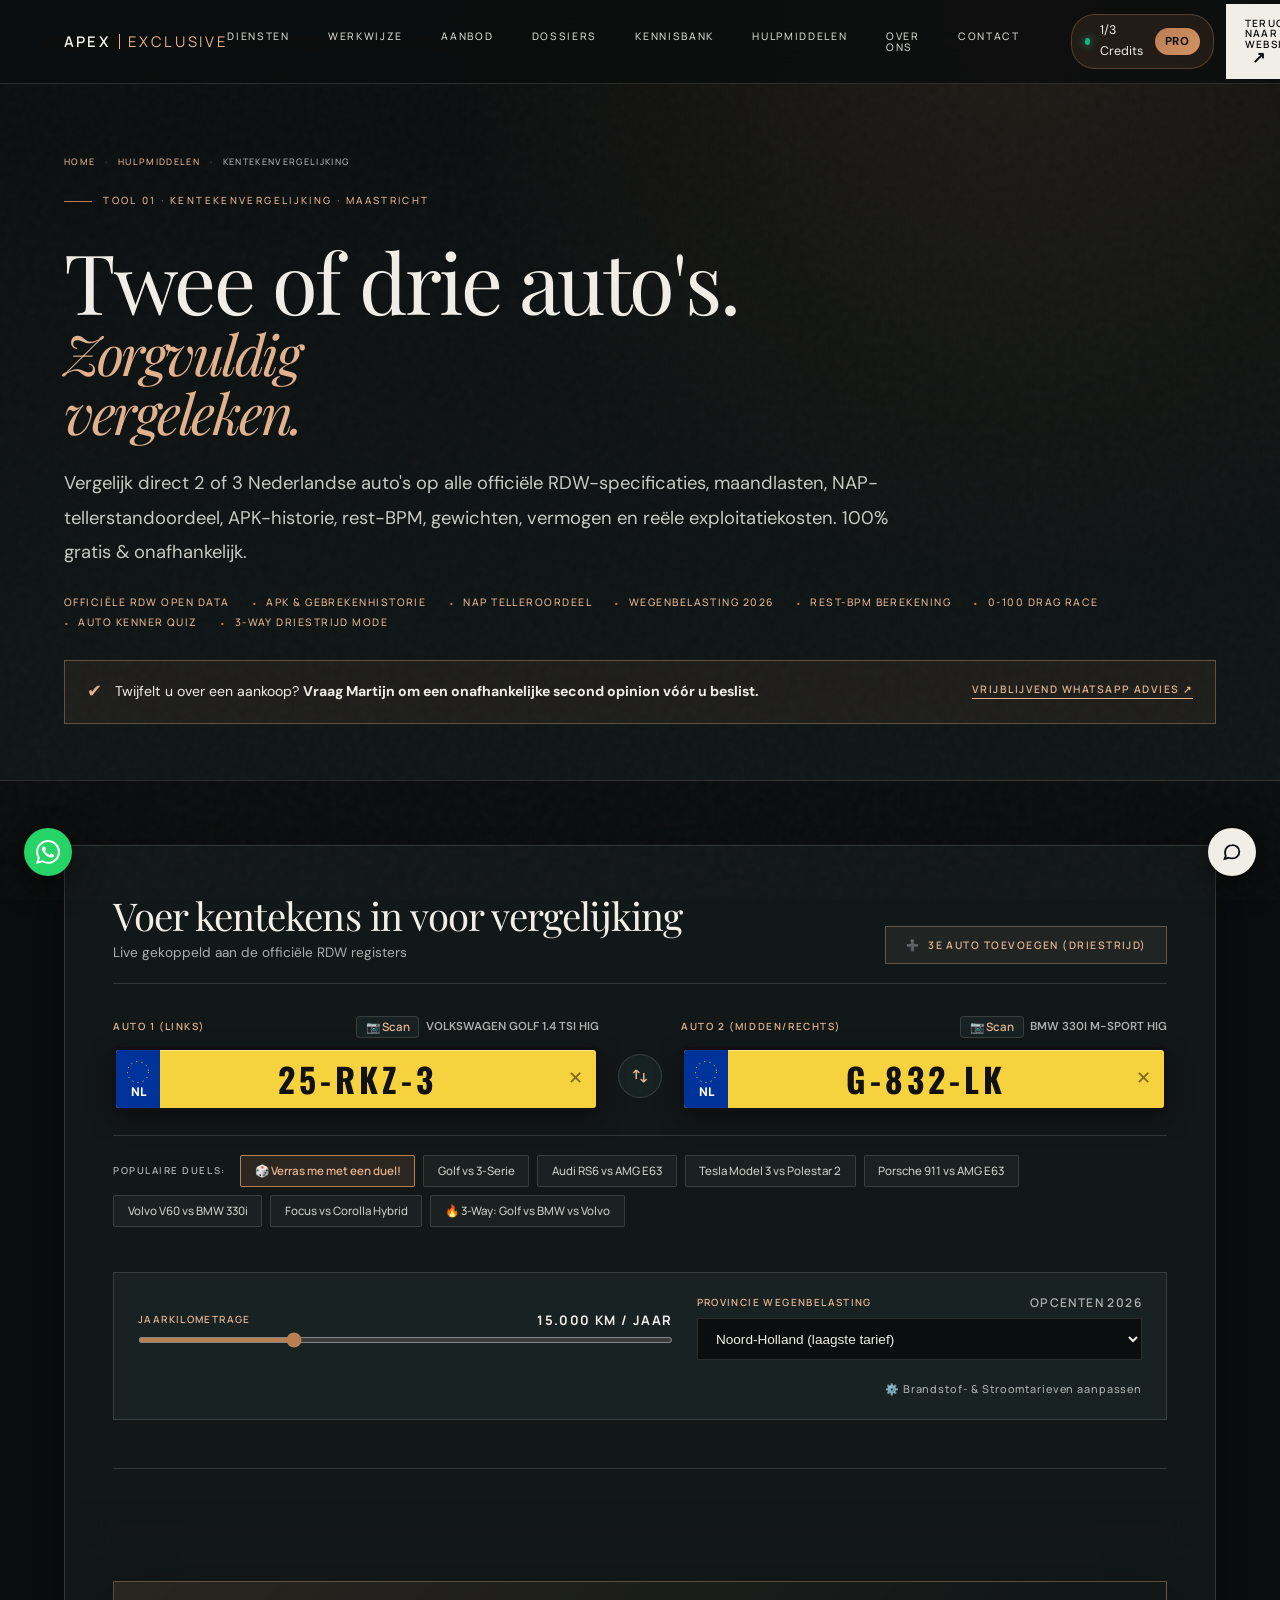
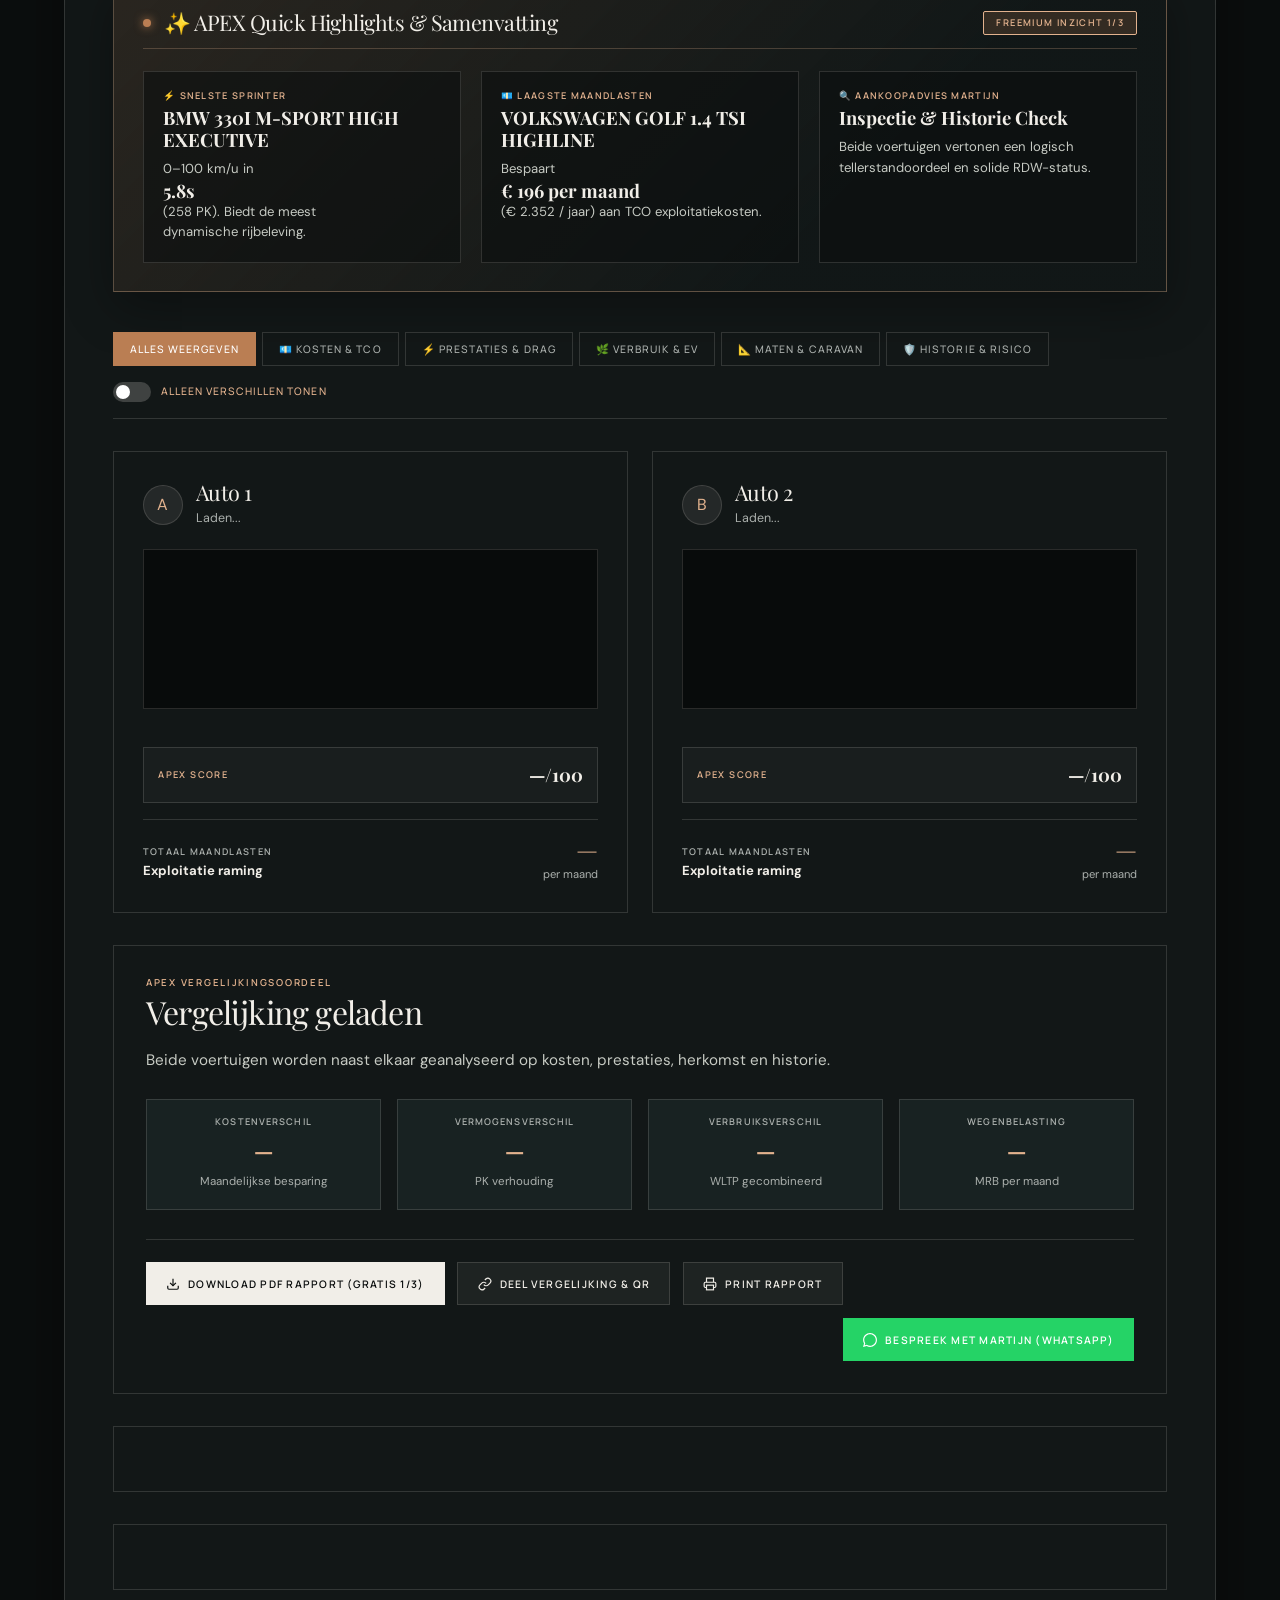
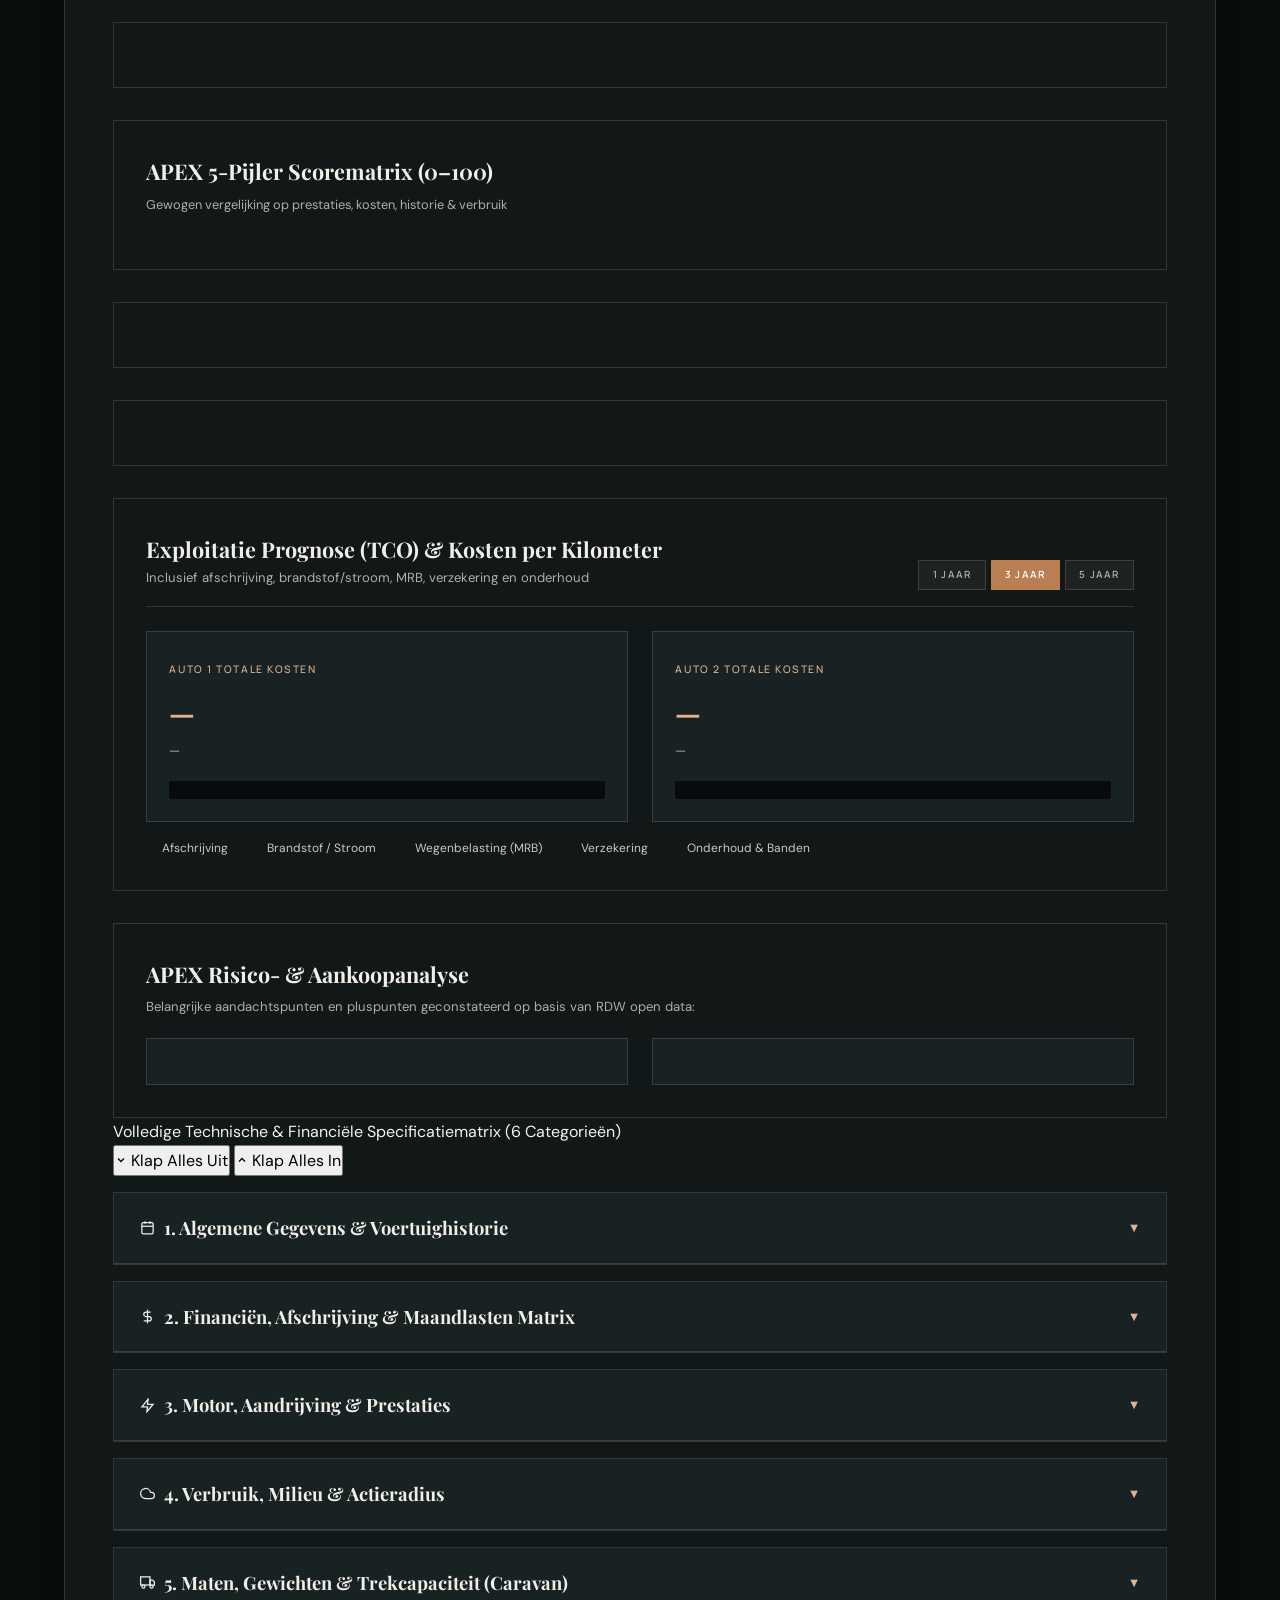
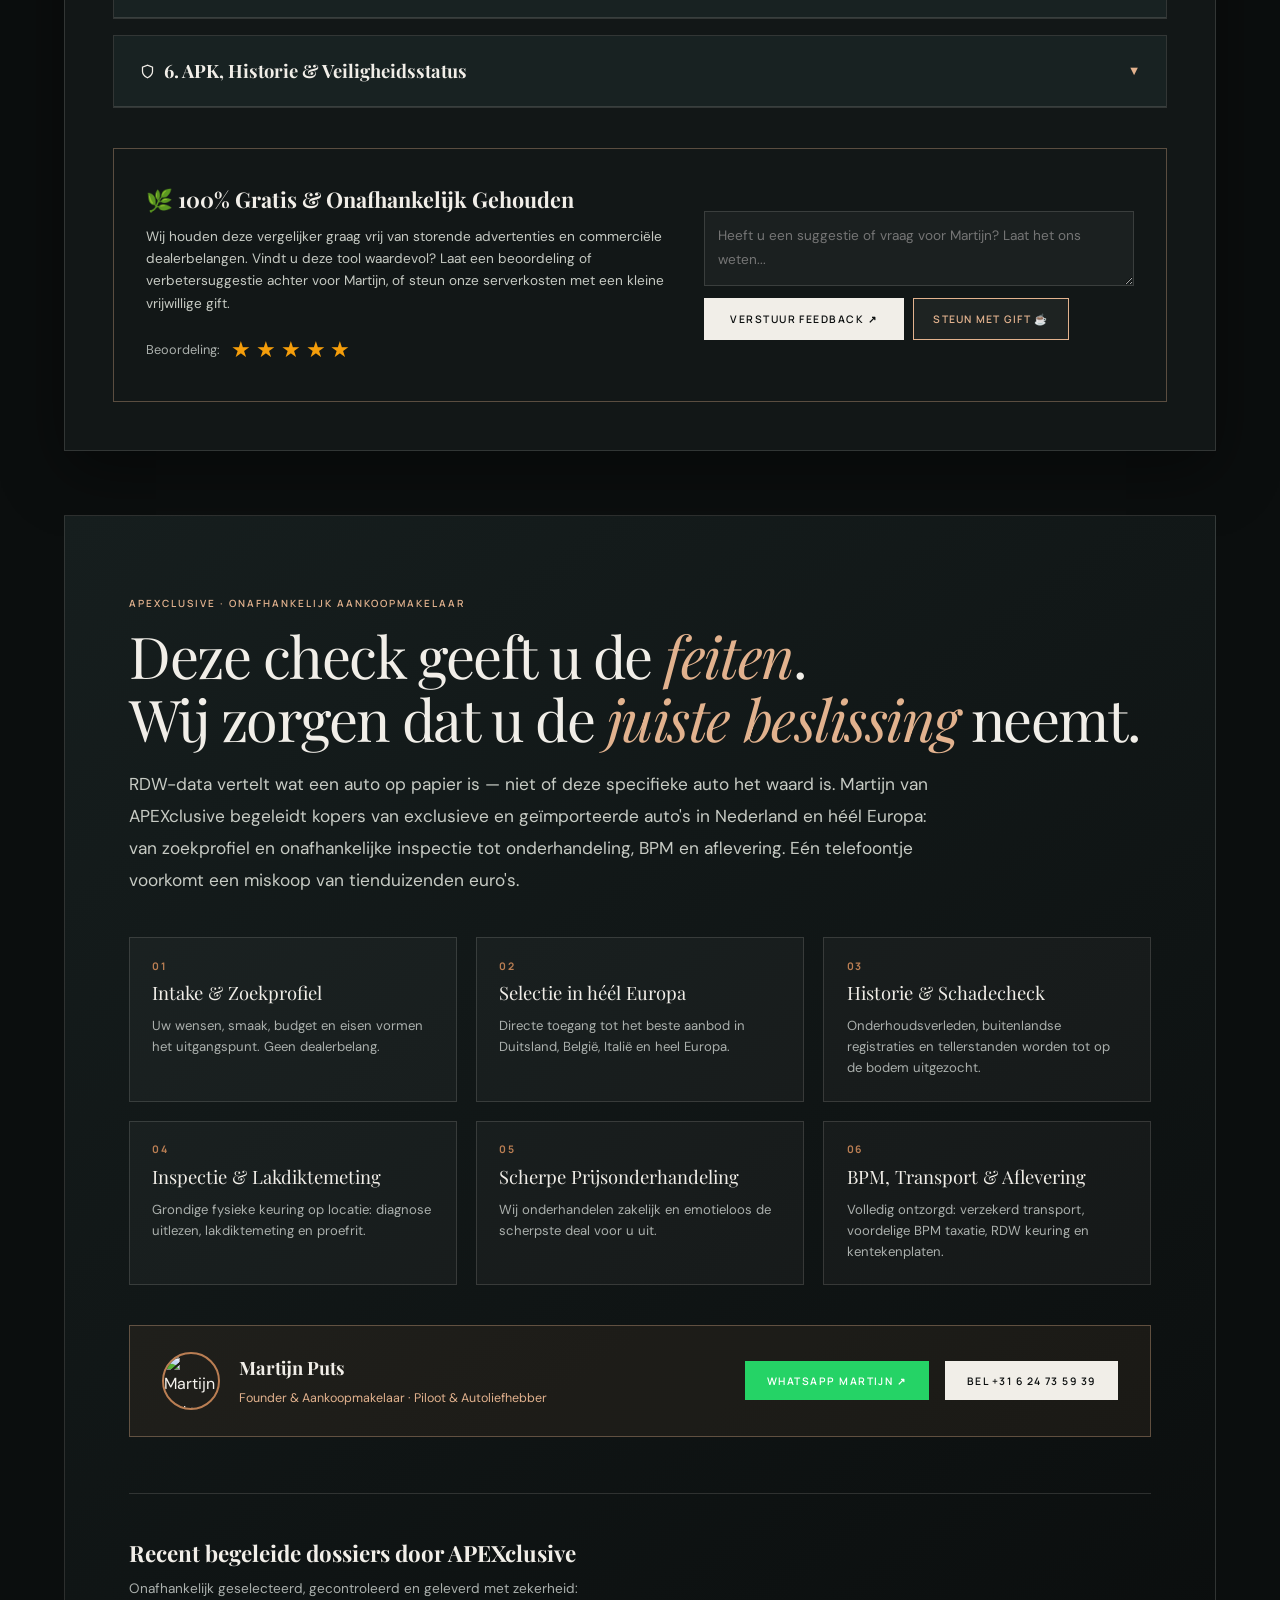
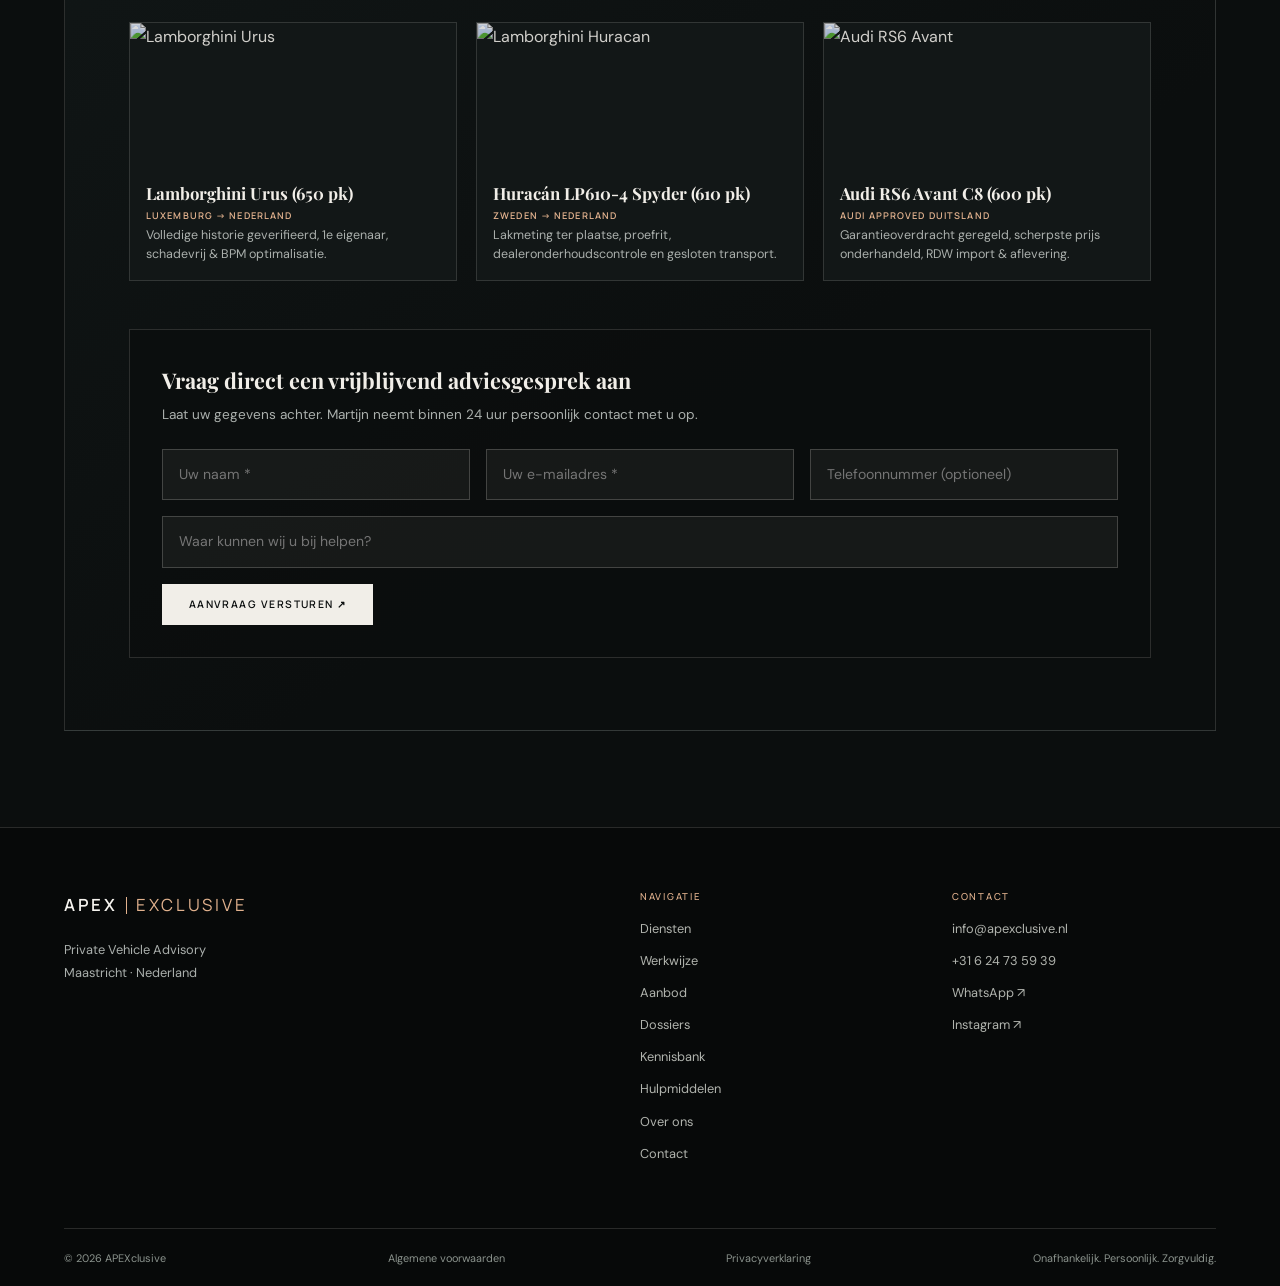
==== commit 3beacd89: "Refine navigation UI: replace emoji jump dock with executive numbered sticky subnav bar and minimali" ====
--- a/index.html
+++ b/index.html
@@ -62,82 +62,40 @@
   <div id="toast-msg" class="toast-msg" aria-live="polite"></div>
 
   <!-- 🧭 FLOATING QUICK JUMP RAIL (SCROLLSPY DESKTOP) -->
-  <nav class="quick-jump-rail" id="quick-jump-rail" aria-label="Snel naar sectie springen">
-    <a href="#v1-hero-card" class="jump-node is-active" data-section="vehicle-hero-grid" aria-label="Helden Modellen">
-      <span>⚡</span>
-      <span class="jump-tooltip">Top Modellen</span>
+  <nav class="quick-jump-rail is-hidden" id="quick-jump-rail" aria-label="Snel naar sectie springen">
+    <a href="#v1-hero-card" class="jump-node is-active" data-section="vehicle-hero-grid" aria-label="Modellen">
+      <svg width="15" height="15" viewBox="0 0 24 24" fill="none" stroke="currentColor" stroke-width="2"><rect x="3" y="11" width="18" height="10" rx="2"/><path d="M5 11l2-6h10l2 6"/><circle cx="7" cy="16" r="1.5"/><circle cx="17" cy="16" r="1.5"/></svg>
+      <span class="jump-tooltip">01 Modellen &amp; Overzicht</span>
     </a>
-    <a href="#win-crowns-container" class="jump-node" data-section="win-crowns-container" aria-label="Winnaars">
-      <span>👑</span>
-      <span class="jump-tooltip">Win Crowns</span>
-    </a>
-    <a href="#martijn-advisory-container" class="jump-node" data-section="martijn-advisory-container" aria-label="Martijn Advies">
-      <span>🏆</span>
-      <span class="jump-tooltip">Advies Martijn Puts</span>
-    </a>
-    <a href="#lifestyle-match-container" class="jump-node" data-section="lifestyle-match-container" aria-label="Keuzehulp">
-      <span>⚖️</span>
-      <span class="jump-tooltip">Rijprofiel Keuzehulp</span>
+    <a href="#martijn-advisory-container" class="jump-node" data-section="martijn-advisory-container" aria-label="Advies">
+      <svg width="15" height="15" viewBox="0 0 24 24" fill="none" stroke="currentColor" stroke-width="2"><polygon points="12 2 15.09 8.26 22 9.27 17 14.14 18.18 21.02 12 17.77 5.82 21.02 7 14.14 2 9.27 8.91 8.26 12 2"/></svg>
+      <span class="jump-tooltip">02 APEX Eindoordeel</span>
     </a>
     <a href="#drag-race-container" class="jump-node" data-section="drag-race-container" aria-label="Drag Race">
-      <span>🏎️</span>
-      <span class="jump-tooltip">Drag Race Arena</span>
+      <svg width="15" height="15" viewBox="0 0 24 24" fill="none" stroke="currentColor" stroke-width="2"><circle cx="12" cy="12" r="10"/><path d="M12 6v6l4 2"/></svg>
+      <span class="jump-tooltip">03 Prestaties &amp; Drag</span>
     </a>
-    <a href="#engine-sound-studio-container" class="jump-node" data-section="engine-sound-studio-container" aria-label="Motor Sound">
-      <span>🔊</span>
-      <span class="jump-tooltip">Motorsound &amp; Revving</span>
+    <a href="#projection-10yr-container" class="jump-node" data-section="projection-10yr-container" aria-label="TCO & Kosten">
+      <svg width="15" height="15" viewBox="0 0 24 24" fill="none" stroke="currentColor" stroke-width="2"><line x1="12" y1="1" x2="12" y2="23"/><path d="M17 5H9.5a3.5 3.5 0 0 0 0 7h5a3.5 3.5 0 0 1 0 7H6"/></svg>
+      <span class="jump-tooltip">04 TCO &amp; Lease Prognose</span>
     </a>
-    <a href="#virtual-showroom-container" class="jump-node" data-section="virtual-showroom-container" aria-label="Virtual Studio">
-      <span>📸</span>
-      <span class="jump-tooltip">Virtual Studio Showroom</span>
+    <a href="#wok-risk-barometer-container" class="jump-node" data-section="wok-risk-barometer-container" aria-label="Risico & Historie">
+      <svg width="15" height="15" viewBox="0 0 24 24" fill="none" stroke="currentColor" stroke-width="2"><path d="M12 22s8-4 8-10V5l-8-3-8 3v7c0 6 8 10 8 10z"/><polyline points="9 12 11 14 15 10"/></svg>
+      <span class="jump-tooltip">05 Schade &amp; Historie Check</span>
     </a>
-    <a href="#radar-chart-container" class="jump-node" data-section="radar-chart-container" aria-label="Spider Radar">
-      <span>🕸️</span>
-      <span class="jump-tooltip">6-Assige Spider Radar</span>
-    </a>
-    <a href="#battle-matrix-container" class="jump-node" data-section="battle-matrix-container" aria-label="Battle Showdown">
-      <span>⚔️</span>
-      <span class="jump-tooltip">Battle Showdown</span>
-    </a>
-    <a href="#projection-10yr-container" class="jump-node" data-section="projection-10yr-container" aria-label="10-Jaar TCO">
-      <span>🔮</span>
-      <span class="jump-tooltip">10-Jaars Prognose</span>
-    </a>
-    <a href="#cost-per-km-container" class="jump-node" data-section="cost-per-km-container" aria-label="Kosten per KM">
-      <span>💡</span>
-      <span class="jump-tooltip">Kosten per Kilometer</span>
-    </a>
-    <a href="#roadtrip-planner-container" class="jump-node" data-section="roadtrip-planner-container" aria-label="Roadtrip Planner">
-      <span>🏖️</span>
-      <span class="jump-tooltip">Roadtrip Planner</span>
-    </a>
-    <a href="#youngtimer-calc-container" class="jump-node" data-section="youngtimer-calc-container" aria-label="Youngtimer Voordeel">
-      <span>💼</span>
-      <span class="jump-tooltip">Youngtimer 35% Regeling</span>
-    </a>
-    <a href="#wok-risk-barometer-container" class="jump-node" data-section="wok-risk-barometer-container" aria-label="Schade & WOK">
-      <span>🛡️</span>
-      <span class="jump-tooltip">Schade &amp; WOK Risico</span>
-    </a>
-    <a href="#inspection-checklist-container" class="jump-node" data-section="inspection-checklist-container" aria-label="150-Punts Inspectie">
-      <span>📝</span>
-      <span class="jump-tooltip">150-Punts Inspectie Checklist</span>
-    </a>
-    <a href="#inruil-calculator-container" class="jump-node" data-section="inruil-calculator-container" aria-label="Inruilwaarde">
-      <span>🔄</span>
-      <span class="jump-tooltip">Inruil- &amp; Dagwaarde</span>
-    </a>
-    <a href="#market-explorer-container" class="jump-node" data-section="market-explorer-container" aria-label="Marktverkenner">
-      <span>🌍</span>
-      <span class="jump-tooltip">Marktverkenner Europa</span>
+    <a href="#market-explorer-container" class="jump-node" data-section="market-explorer-container" aria-label="Markt & BPM">
+      <svg width="15" height="15" viewBox="0 0 24 24" fill="none" stroke="currentColor" stroke-width="2"><circle cx="12" cy="12" r="10"/><line x1="2" y1="12" x2="22" y2="12"/><path d="M12 2a15.3 15.3 0 0 1 4 10 15.3 15.3 0 0 1-4 10 15.3 15.3 0 0 1-4-10 15.3 15.3 0 0 1 4-10z"/></svg>
+      <span class="jump-tooltip">06 Markt &amp; BPM Calculatie</span>
     </a>
     <a href="#spec-accordion-group" class="jump-node" data-section="spec-accordion-group" aria-label="Specificaties">
-      <span>📋</span>
-      <span class="jump-tooltip">Specificatiematrix</span>
+      <svg width="15" height="15" viewBox="0 0 24 24" fill="none" stroke="currentColor" stroke-width="2"><line x1="8" y1="6" x2="21" y2="6"/><line x1="8" y1="12" x2="21" y2="12"/><line x1="8" y1="18" x2="21" y2="18"/><line x1="3" y1="6" x2="3.01" y2="6"/><line x1="3" y1="12" x2="3.01" y2="12"/><line x1="3" y1="18" x2="3.01" y2="18"/></svg>
+      <span class="jump-tooltip">07 Alle Specificaties</span>
     </a>
-    <a href="#pdf-export-container" class="jump-node" data-section="pdf-export-container" aria-label="PDF Rapport">
-      <span>📄</span>
-      <span class="jump-tooltip">Download PDF Dossier</span>
+    <a href="#pdf-export-container" class="jump-node" data-section="pdf-export-container" aria-label="PDF Export">
+      <svg width="15" height="15" viewBox="0 0 24 24" fill="none" stroke="currentColor" stroke-width="2"><path d="M14 2H6a2 2 0 0 0-2 2v16a2 2 0 0 0 2 2h12a2 2 0 0 0 2-2V8z"/><polyline points="14 2 14 8 20 8"/><line x1="16" y1="13" x2="8" y2="13"/><line x1="16" y1="17" x2="8" y2="17"/></svg>
+      <span class="jump-tooltip">08 Executive Dossier (PDF)</span>
+    </a>
+  </nav>
     </a>
   </nav>
 
@@ -175,24 +133,6 @@
       <span></span><span></span>
     </button>
   </header>
-
-  <!-- Mobile Quick Jump Dock -->
-  <div class="mobile-jump-dock" id="mobile-jump-dock">
-    <a href="#v1-hero-card" class="mobile-jump-pill is-active">⚡ Modellen</a>
-    <a href="#win-crowns-container" class="mobile-jump-pill">👑 Crowns</a>
-    <a href="#martijn-advisory-container" class="mobile-jump-pill">🏆 Advies</a>
-    <a href="#lifestyle-match-container" class="mobile-jump-pill">⚖️ Keuzehulp</a>
-    <a href="#drag-race-container" class="mobile-jump-pill">🏎️ Drag Race</a>
-    <a href="#engine-sound-studio-container" class="mobile-jump-pill">🔊 Sound</a>
-    <a href="#virtual-showroom-container" class="mobile-jump-pill">📸 Studio</a>
-    <a href="#cost-per-km-container" class="mobile-jump-pill">💡 Kosten/KM</a>
-    <a href="#youngtimer-calc-container" class="mobile-jump-pill">💼 Youngtimer</a>
-    <a href="#wok-risk-barometer-container" class="mobile-jump-pill">🛡️ Schadecheck</a>
-    <a href="#inspection-checklist-container" class="mobile-jump-pill">📝 Inspectie</a>
-    <a href="#inruil-calculator-container" class="mobile-jump-pill">🔄 Inruilwaarde</a>
-    <a href="#market-explorer-container" class="mobile-jump-pill">🌍 Marktverkenner</a>
-    <a href="#pdf-export-container" class="mobile-jump-pill">📄 PDF Export</a>
-  </div>
 
   <!-- Mobile Menu (Identiek aan apexclusive.nl) -->
   <div class="mobile-menu" id="mobile-menu" hidden>
@@ -472,6 +412,22 @@
       <!-- Comparison Results Area -->
       <div class="comparison-results-area" id="comparison-results" hidden>
         
+        <!-- 🧭 EXECUTIVE RESULTS SUBNAV (STICKY ONDER DE HEADER) -->
+        <nav class="results-subnav-dock" id="results-subnav-dock" aria-label="Sectie navigatie">
+          <div class="subnav-links-wrap">
+            <a href="#v1-hero-card" class="subnav-tab-item is-active"><span class="subnav-num-badge">01</span> Overzicht</a>
+            <a href="#martijn-advisory-container" class="subnav-tab-item"><span class="subnav-num-badge">02</span> Advies</a>
+            <a href="#drag-race-container" class="subnav-tab-item"><span class="subnav-num-badge">03</span> Prestaties</a>
+            <a href="#projection-10yr-container" class="subnav-tab-item"><span class="subnav-num-badge">04</span> TCO &amp; Lease</a>
+            <a href="#wok-risk-barometer-container" class="subnav-tab-item"><span class="subnav-num-badge">05</span> Risico &amp; Historie</a>
+            <a href="#market-explorer-container" class="subnav-tab-item"><span class="subnav-num-badge">06</span> Markt &amp; BPM</a>
+            <a href="#spec-accordion-group" class="subnav-tab-item"><span class="subnav-num-badge">07</span> Specificaties</a>
+          </div>
+          <a href="#pdf-export-container" class="subnav-cta-btn">
+            <span>Dossier PDF</span> <span>↓</span>
+          </a>
+        </nav>
+
         <!-- ✨ QUICK HIGHLIGHTS & EXECUTIVE BRIEFING CARD -->
         <div id="executive-highlights-container"></div>
 
--- a/styles.css
+++ b/styles.css
@@ -2909,29 +2909,119 @@
   position: fixed;
   top: 0;
   left: 0;
-  height: 3px;
-  background: linear-gradient(90deg, var(--copper), var(--copper-light), #ffd700);
+  height: 2.5px;
+  background: linear-gradient(90deg, var(--copper), var(--copper-light), #ba7e53);
   width: 0%;
   z-index: 9999;
   transition: width 0.1s ease-out;
 }
 
+/* ═══════════════════════════════════════════════════════════════════════════
+   🧭 EXECUTIVE RESULTS SUBNAV (STICKY ONDER DE HEADER)
+   ═══════════════════════════════════════════════════════════════════════════ */
+
+.results-subnav-dock {
+  position: sticky;
+  top: 72px;
+  z-index: 500;
+  background: rgba(11, 14, 14, 0.96);
+  backdrop-filter: blur(14px);
+  -webkit-backdrop-filter: blur(14px);
+  border-top: 1px solid rgba(255, 255, 255, 0.06);
+  border-bottom: 1px solid rgba(186, 126, 83, 0.3);
+  margin: 0 -2rem 2rem -2rem;
+  padding: 0 1.5rem;
+  display: flex;
+  align-items: center;
+  justify-content: space-between;
+  gap: 0.5rem;
+  overflow-x: auto;
+  white-space: nowrap;
+  scrollbar-width: none;
+  box-shadow: 0 8px 24px rgba(0, 0, 0, 0.6);
+  transition: all 0.25s ease;
+}
+.results-subnav-dock::-webkit-scrollbar {
+  display: none;
+}
+
+.subnav-links-wrap {
+  display: flex;
+  align-items: center;
+  gap: 0.35rem;
+}
+
+.subnav-tab-item {
+  display: inline-flex;
+  align-items: center;
+  gap: 0.4rem;
+  padding: 0.75rem 0.9rem;
+  color: var(--muted-light);
+  font-family: var(--sans);
+  font-size: 0.76rem;
+  font-weight: 500;
+  letter-spacing: 0.04em;
+  text-decoration: none;
+  border-bottom: 2px solid transparent;
+  transition: all 0.2s ease;
+}
+
+.subnav-tab-item:hover {
+  color: var(--paper);
+}
+
+.subnav-tab-item.is-active {
+  color: var(--paper);
+  border-bottom-color: var(--copper);
+  font-weight: 600;
+}
+
+.subnav-num-badge {
+  font-family: var(--display);
+  font-size: 0.65rem;
+  color: var(--copper-light);
+  opacity: 0.85;
+}
+
+.subnav-cta-btn {
+  display: inline-flex;
+  align-items: center;
+  gap: 0.35rem;
+  background: rgba(186, 126, 83, 0.15);
+  border: 1px solid var(--copper);
+  color: var(--copper-light);
+  font-size: 0.72rem;
+  font-weight: 600;
+  padding: 0.35rem 0.8rem;
+  border-radius: 4px;
+  cursor: pointer;
+  text-decoration: none;
+  transition: all 0.2s;
+  flex-shrink: 0;
+}
+
+.subnav-cta-btn:hover {
+  background: var(--copper);
+  color: #0b0e0e;
+}
+
+/* Desktop Floating Quick Jump Rail (Minimalist Vector Nodes) */
 .quick-jump-rail {
   position: fixed;
-  right: 1.5rem;
-  top: 50%;
+  right: 1.25rem;
+  top: 55%;
   transform: translateY(-50%);
   z-index: 800;
   display: flex;
   flex-direction: column;
-  gap: 0.4rem;
-  background: rgba(14, 18, 18, 0.88);
-  backdrop-filter: blur(12px);
-  -webkit-backdrop-filter: blur(12px);
+  gap: 0.35rem;
+  background: rgba(11, 14, 14, 0.92);
+  backdrop-filter: blur(14px);
+  -webkit-backdrop-filter: blur(14px);
   border: 1px solid rgba(186, 126, 83, 0.25);
-  border-radius: 30px;
-  padding: 0.7rem 0.5rem;
-  box-shadow: 0 16px 36px rgba(0, 0, 0, 0.55);
+  border-radius: 24px;
+  padding: 0.6rem 0.4rem;
+  box-shadow: 0 16px 36px rgba(0, 0, 0, 0.6);
   transition: opacity 0.3s ease, transform 0.3s ease;
 }
 
@@ -2946,12 +3036,12 @@
   display: flex;
   align-items: center;
   justify-content: center;
-  width: 34px;
-  height: 34px;
+  width: 32px;
+  height: 32px;
   border-radius: 50%;
   color: var(--muted);
   text-decoration: none;
-  font-size: 0.95rem;
+  font-size: 0.85rem;
   transition: all 0.2s ease;
   background: transparent;
   border: none;
@@ -2961,19 +3051,19 @@
 .jump-node:hover {
   color: var(--paper);
   background: rgba(255, 255, 255, 0.08);
-  transform: scale(1.15);
+  transform: scale(1.12);
 }
 
 .jump-node.is-active {
   color: #0b0e0e;
   background: var(--copper);
   box-shadow: 0 0 12px rgba(186, 126, 83, 0.6);
-  transform: scale(1.18);
+  transform: scale(1.15);
 }
 
 .jump-node .jump-tooltip {
   position: absolute;
-  right: calc(100% + 12px);
+  right: calc(100% + 10px);
   top: 50%;
   transform: translateY(-50%) translateX(8px);
   background: #0d1212;
@@ -2982,7 +3072,7 @@
   font-family: var(--sans);
   font-size: 0.72rem;
   font-weight: 500;
-  padding: 0.35rem 0.65rem;
+  padding: 0.3rem 0.6rem;
   border-radius: 4px;
   white-space: nowrap;
   opacity: 0;
@@ -2996,54 +3086,14 @@
   transform: translateY(-50%) translateX(0);
 }
 
-/* Mobile Quick Jump Pills Carousel */
-.mobile-jump-dock {
-  display: none;
-  position: sticky;
-  top: 72px;
-  z-index: 700;
-  background: rgba(11, 14, 14, 0.94);
-  backdrop-filter: blur(10px);
-  -webkit-backdrop-filter: blur(10px);
-  border-bottom: 1px solid var(--line);
-  padding: 0.5rem 1rem;
-  overflow-x: auto;
-  white-space: nowrap;
-  gap: 0.4rem;
-  scrollbar-width: none;
-}
-.mobile-jump-dock::-webkit-scrollbar {
-  display: none;
-}
-
-.mobile-jump-pill {
-  display: inline-flex;
-  align-items: center;
-  gap: 0.35rem;
-  padding: 0.35rem 0.75rem;
-  background: var(--ink-soft);
-  border: 1px solid var(--line);
-  border-radius: 20px;
-  color: var(--muted-light);
-  font-size: 0.75rem;
-  font-weight: 500;
-  text-decoration: none;
-  transition: all 0.2s ease;
-}
-
-.mobile-jump-pill.is-active {
-  background: var(--copper);
-  color: #0b0e0e;
-  border-color: var(--copper);
-  font-weight: 600;
-}
-
 @media (max-width: 1024px) {
   .quick-jump-rail {
     display: none;
   }
-  .mobile-jump-dock {
-    display: flex;
+  .results-subnav-dock {
+    top: 60px;
+    margin: 0 -1rem 1.5rem -1rem;
+    padding: 0 0.8rem;
   }
 }
 
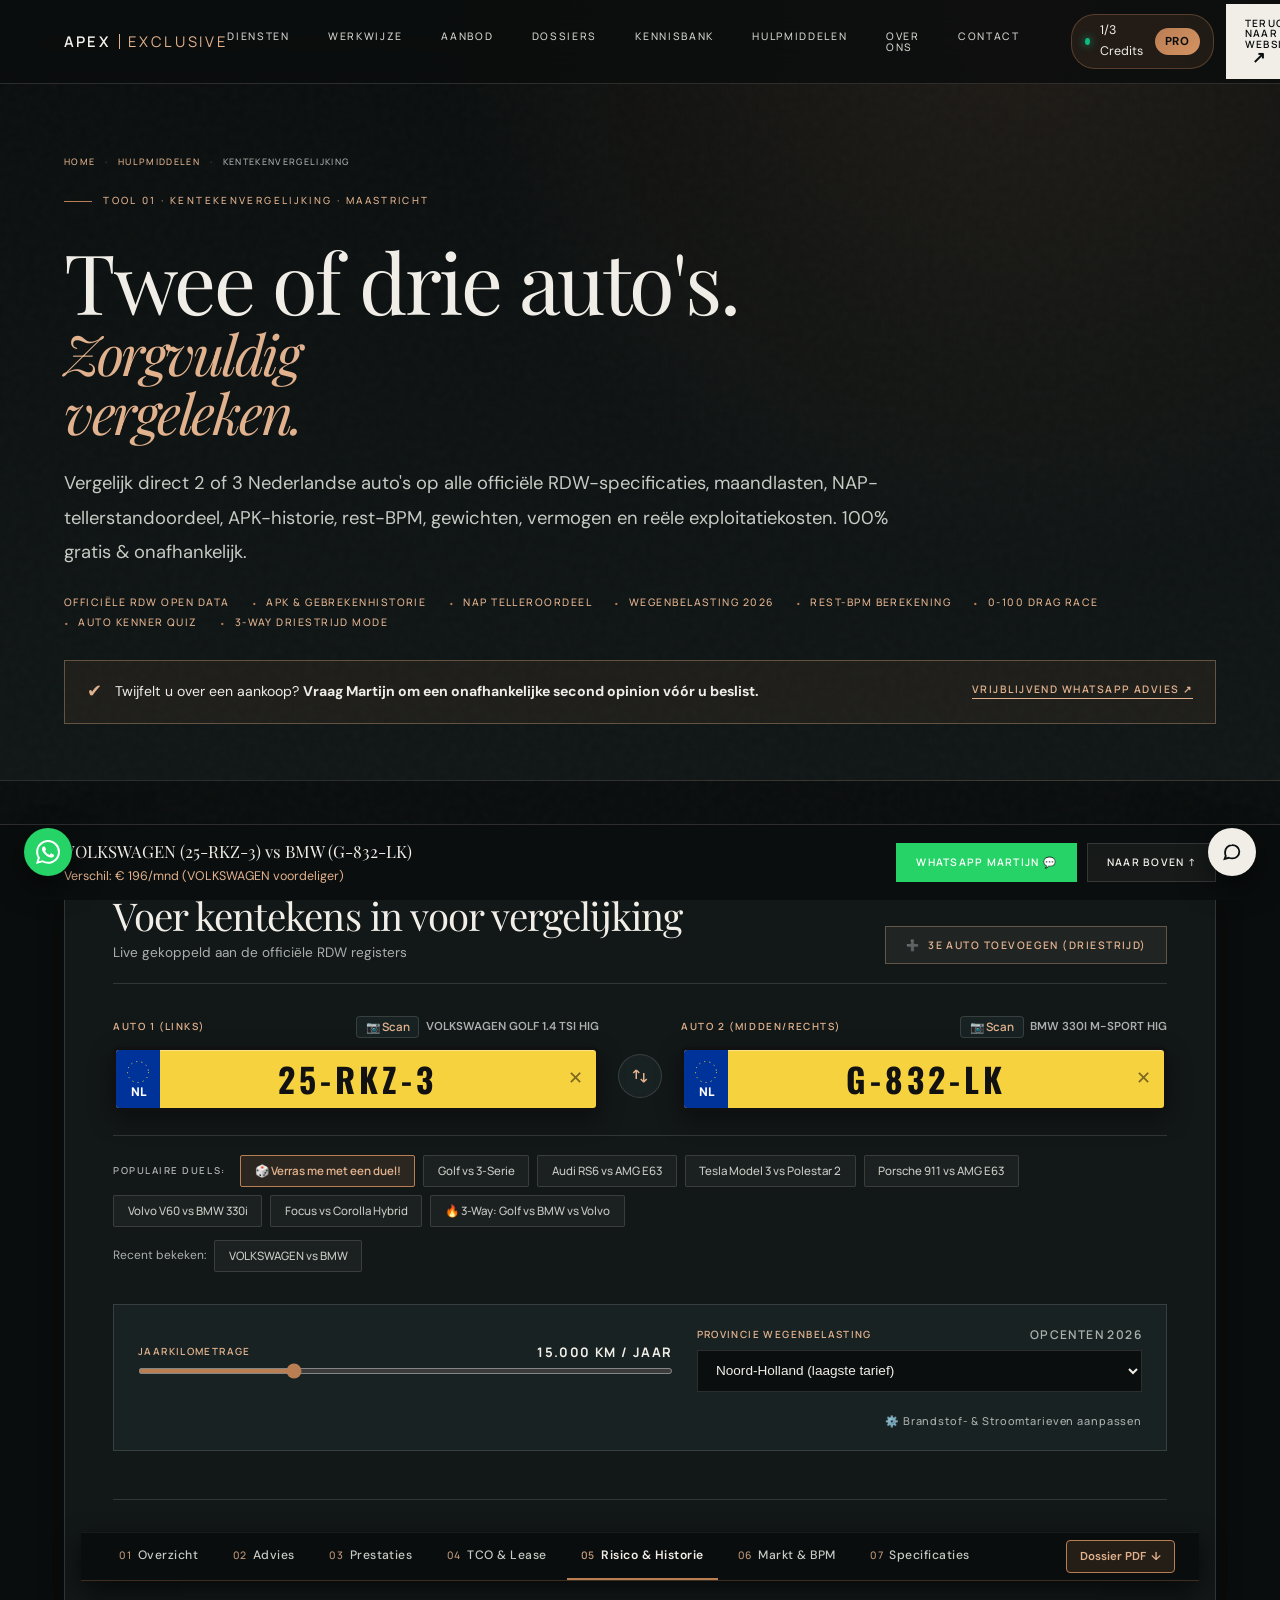
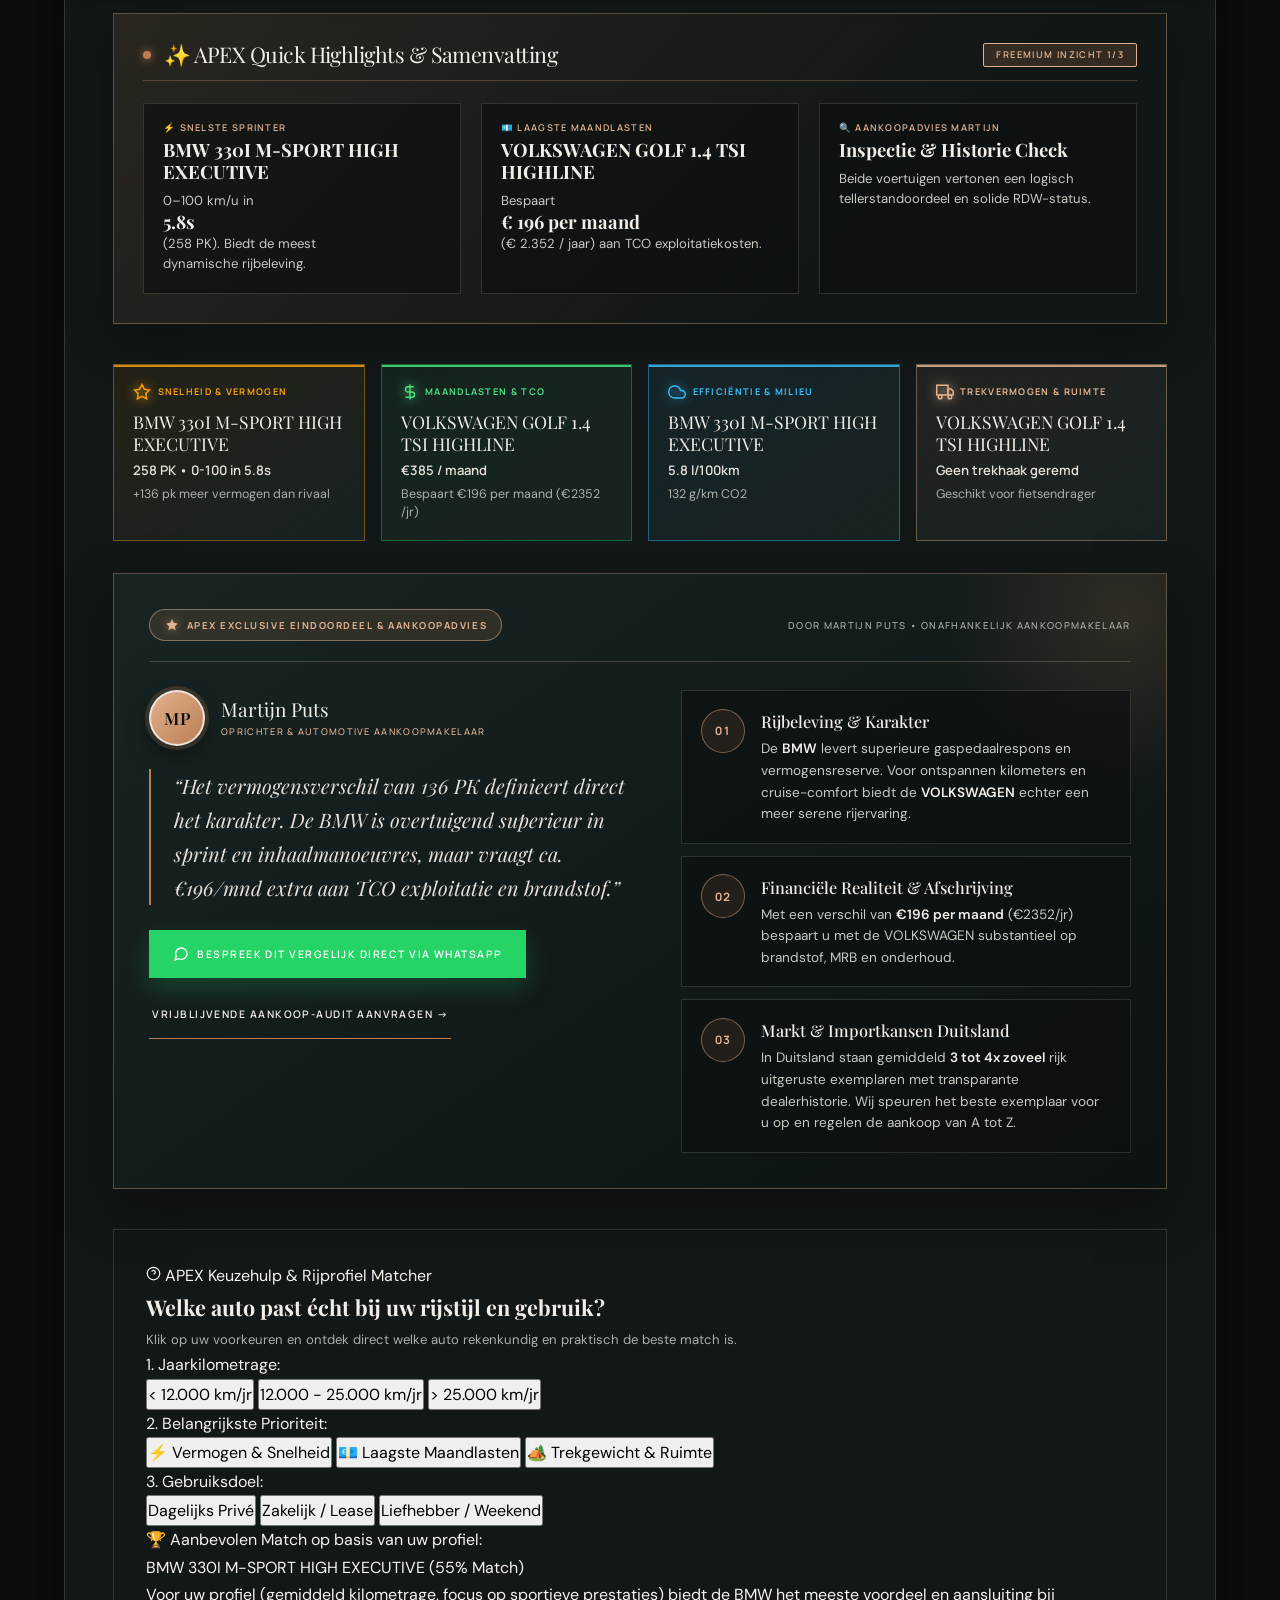
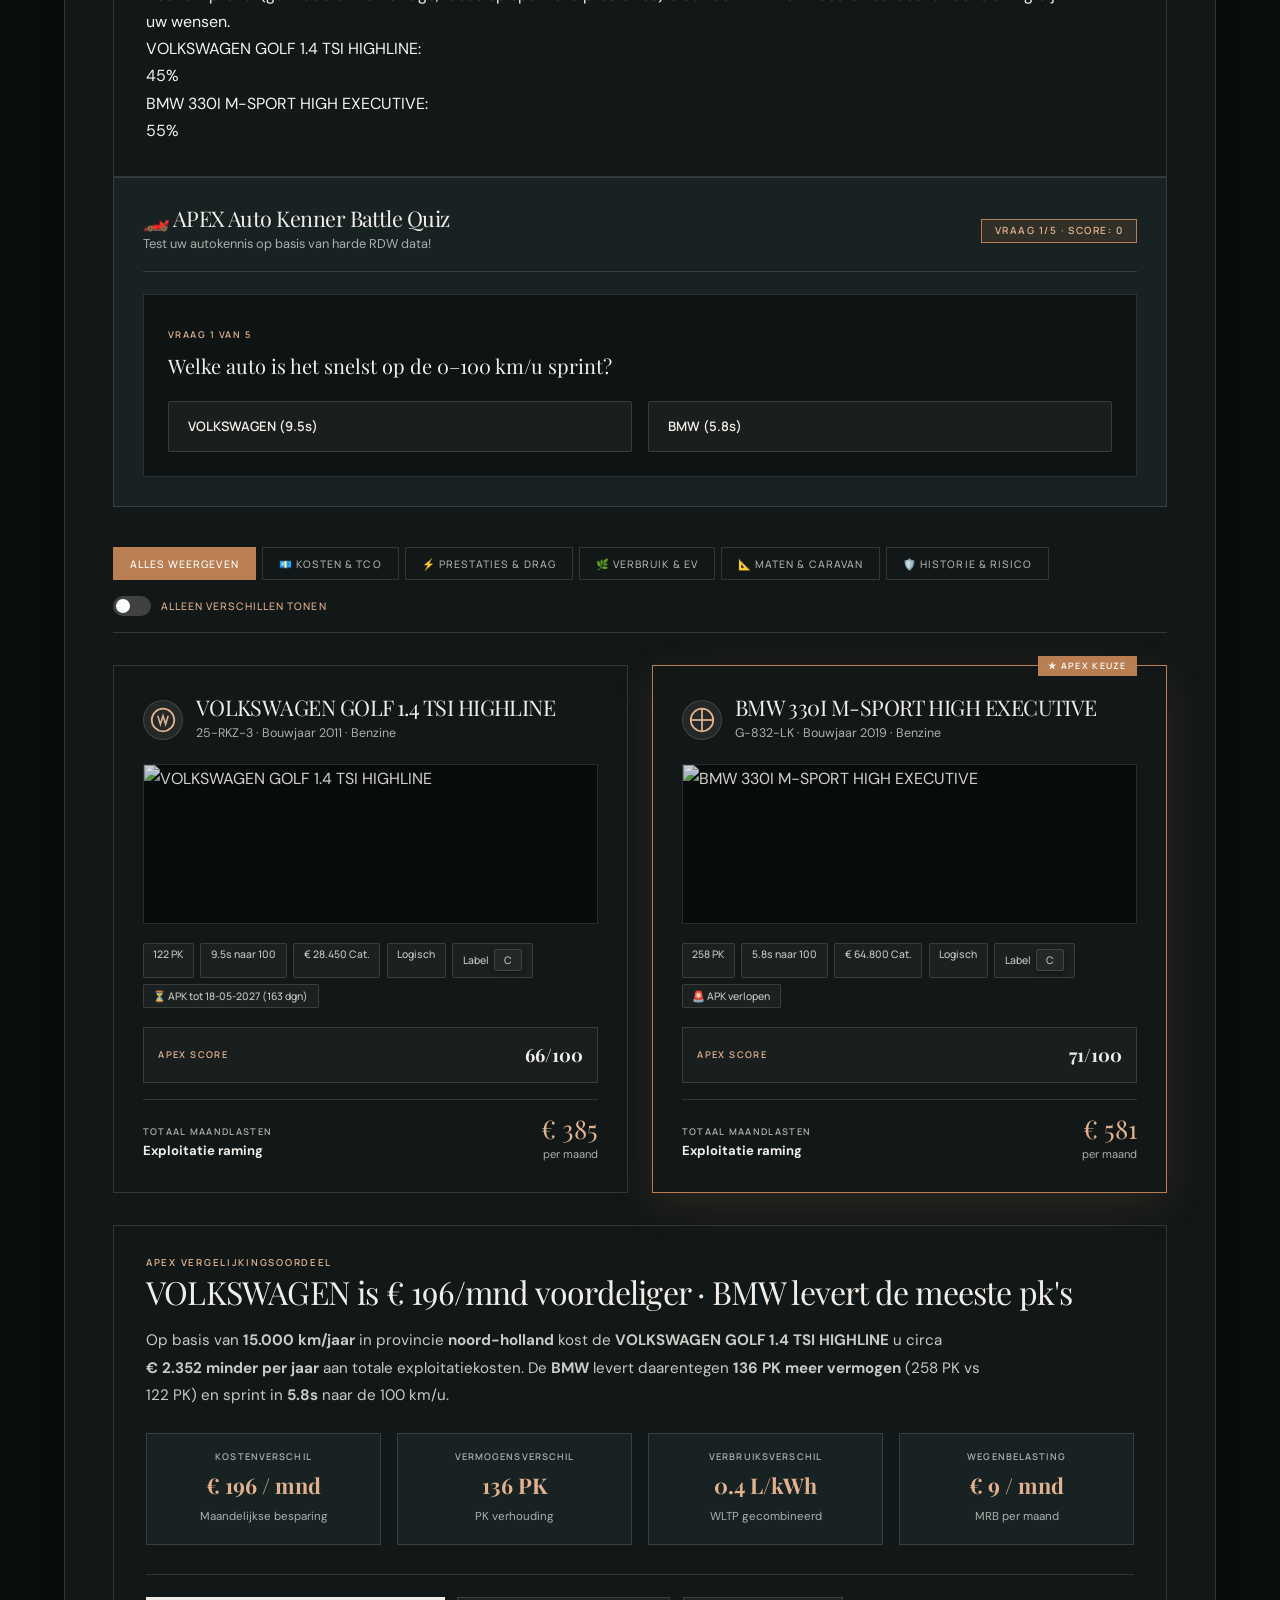
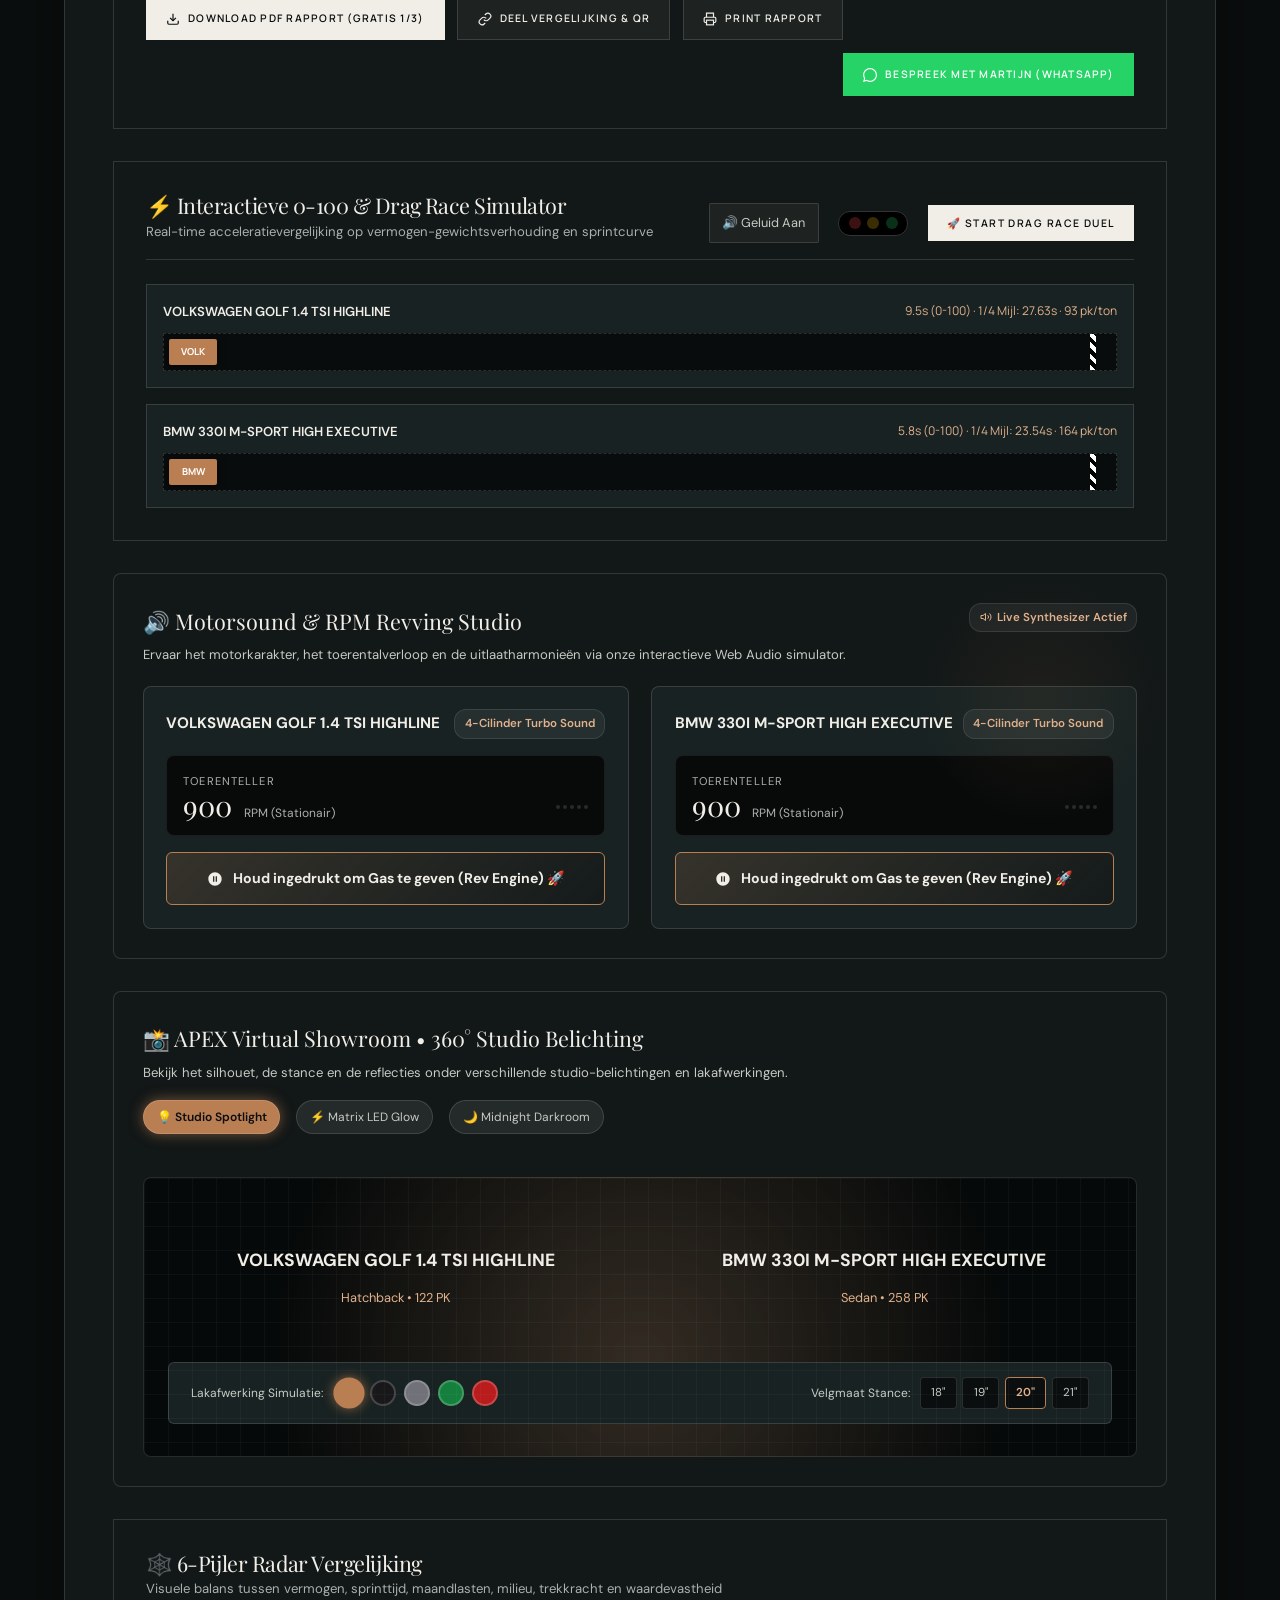
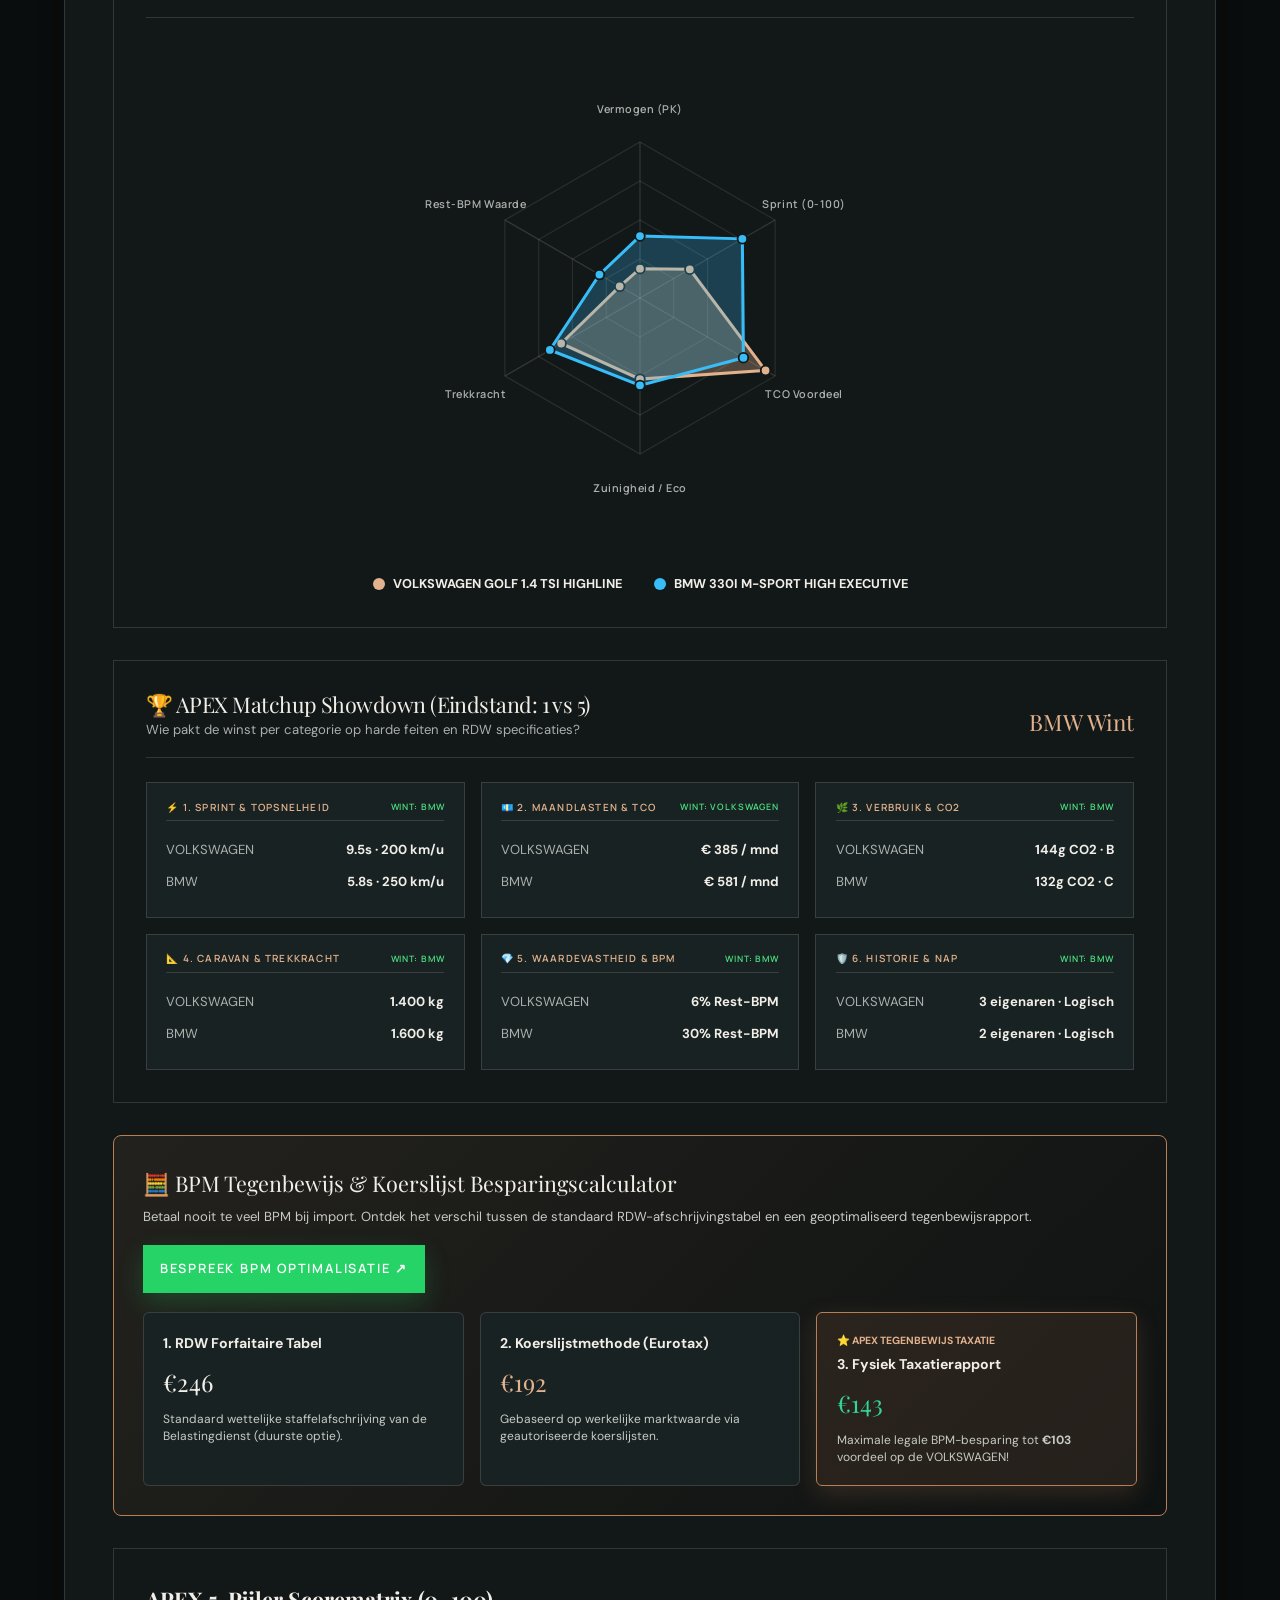
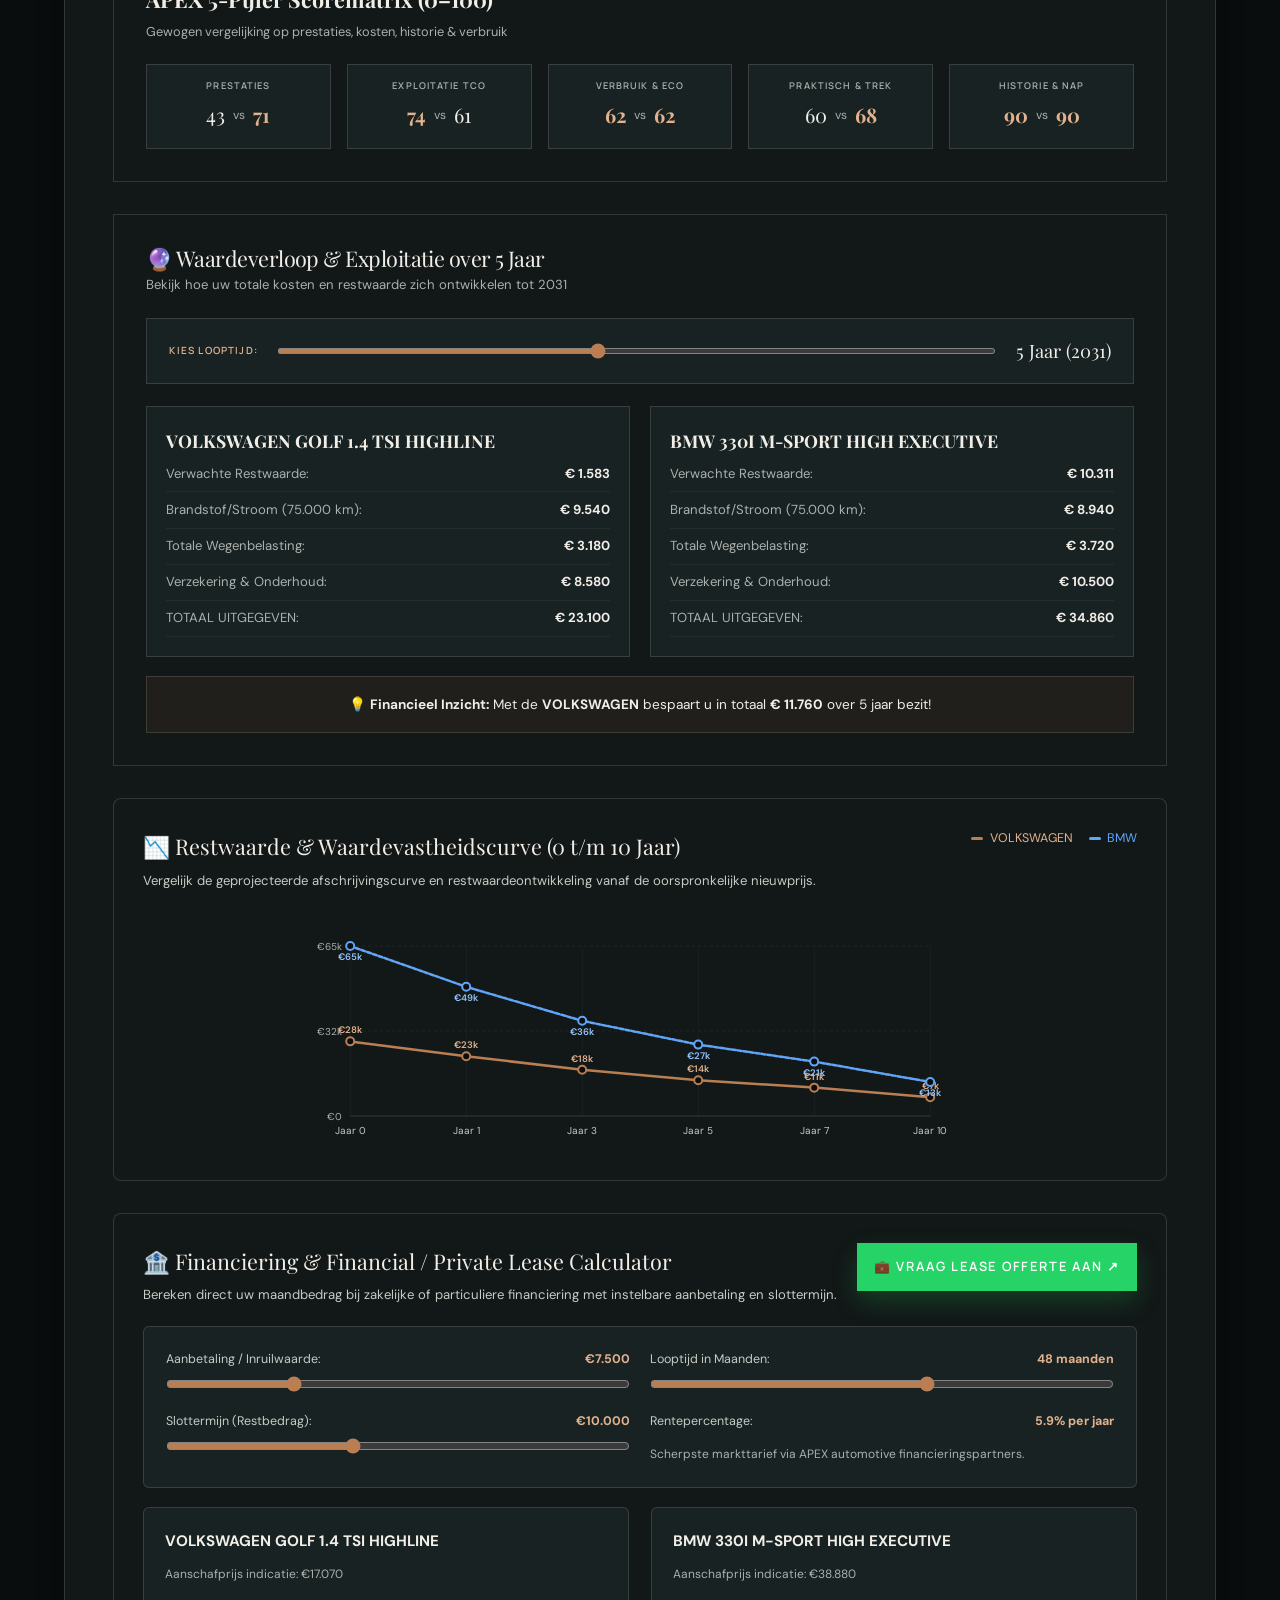
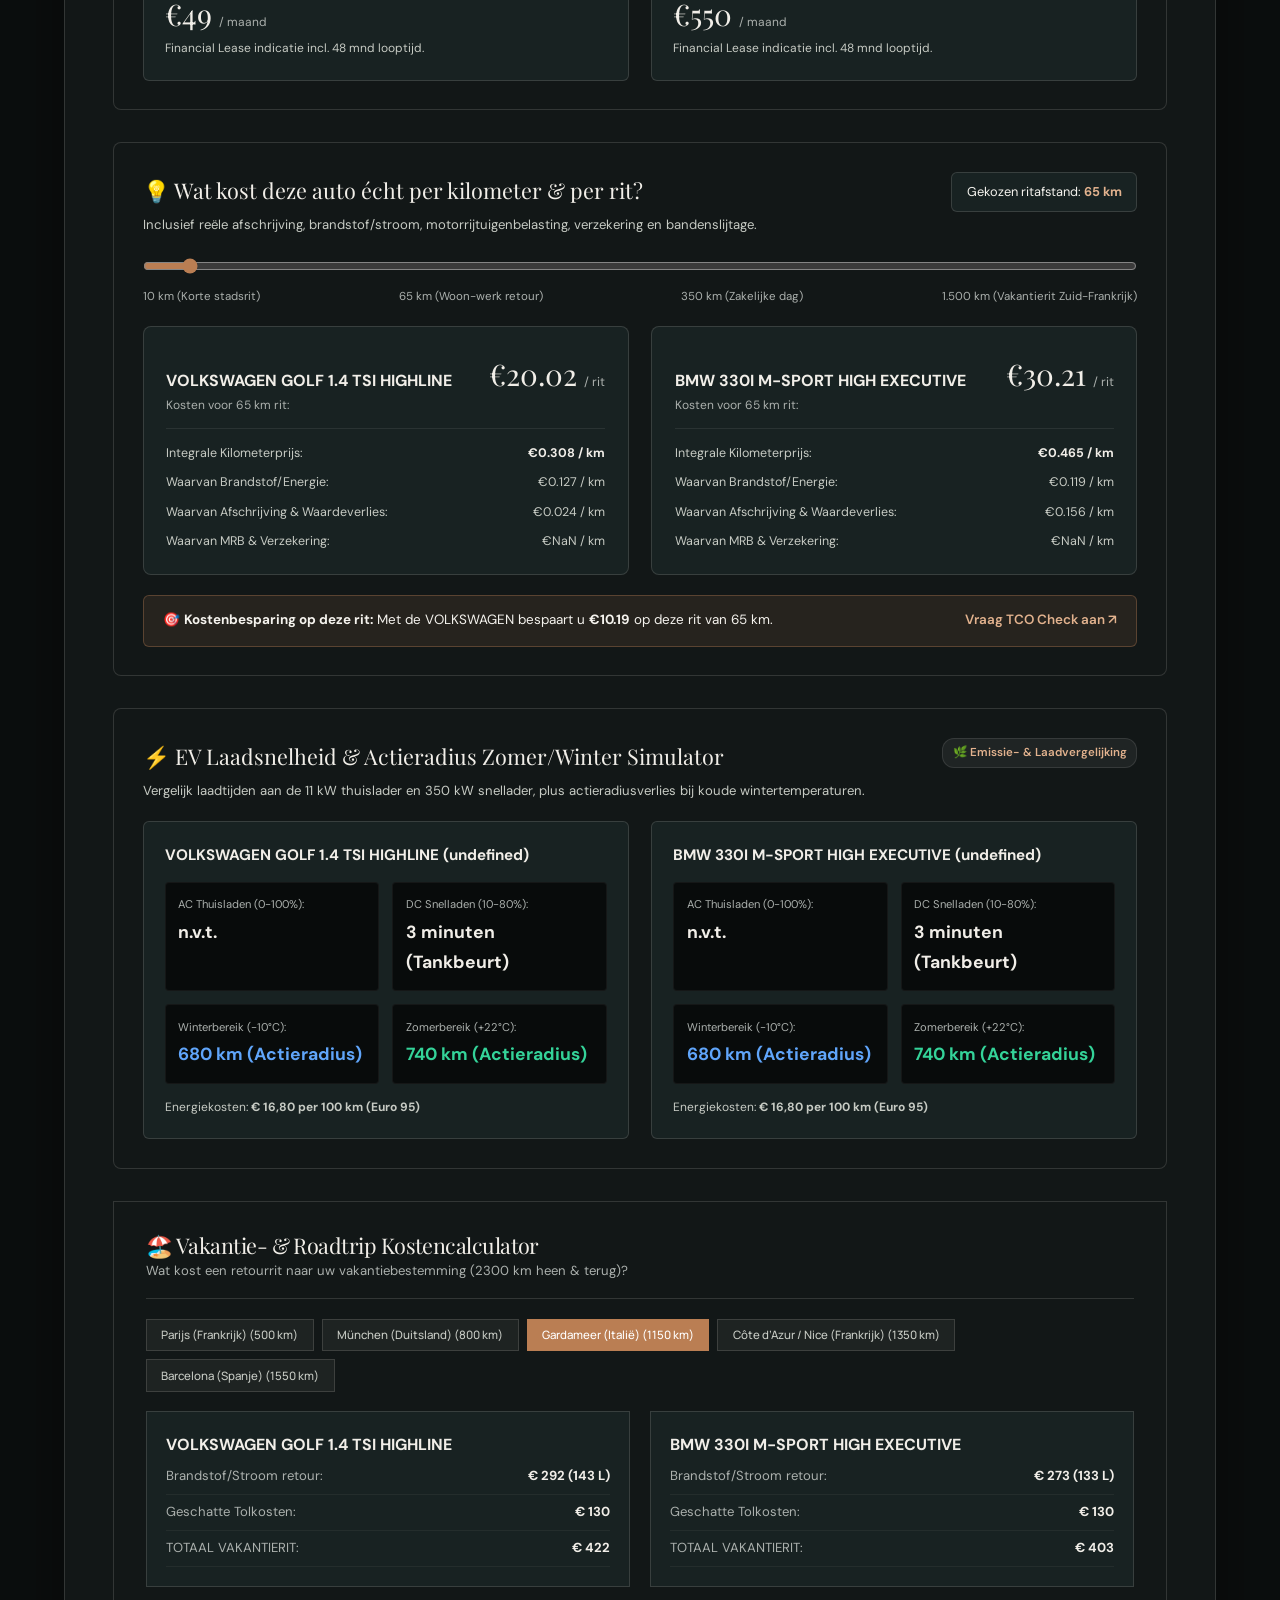
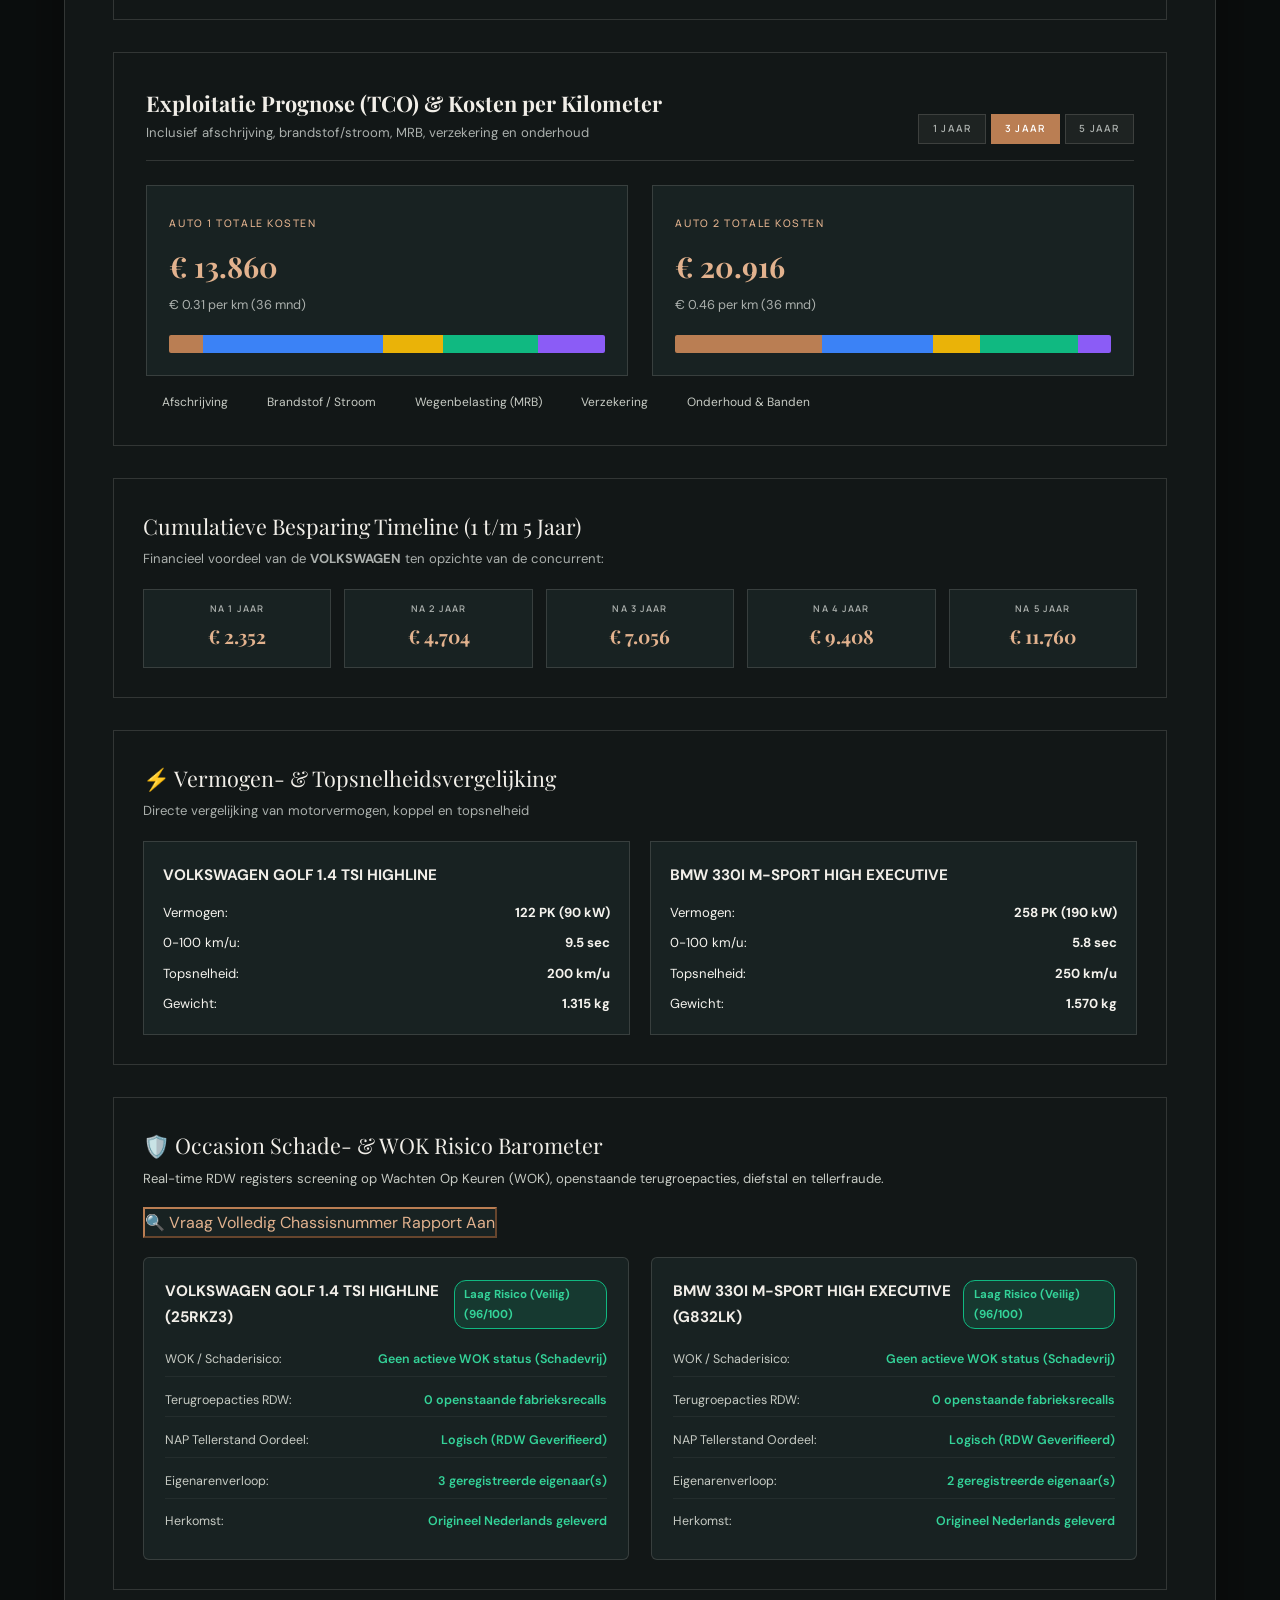
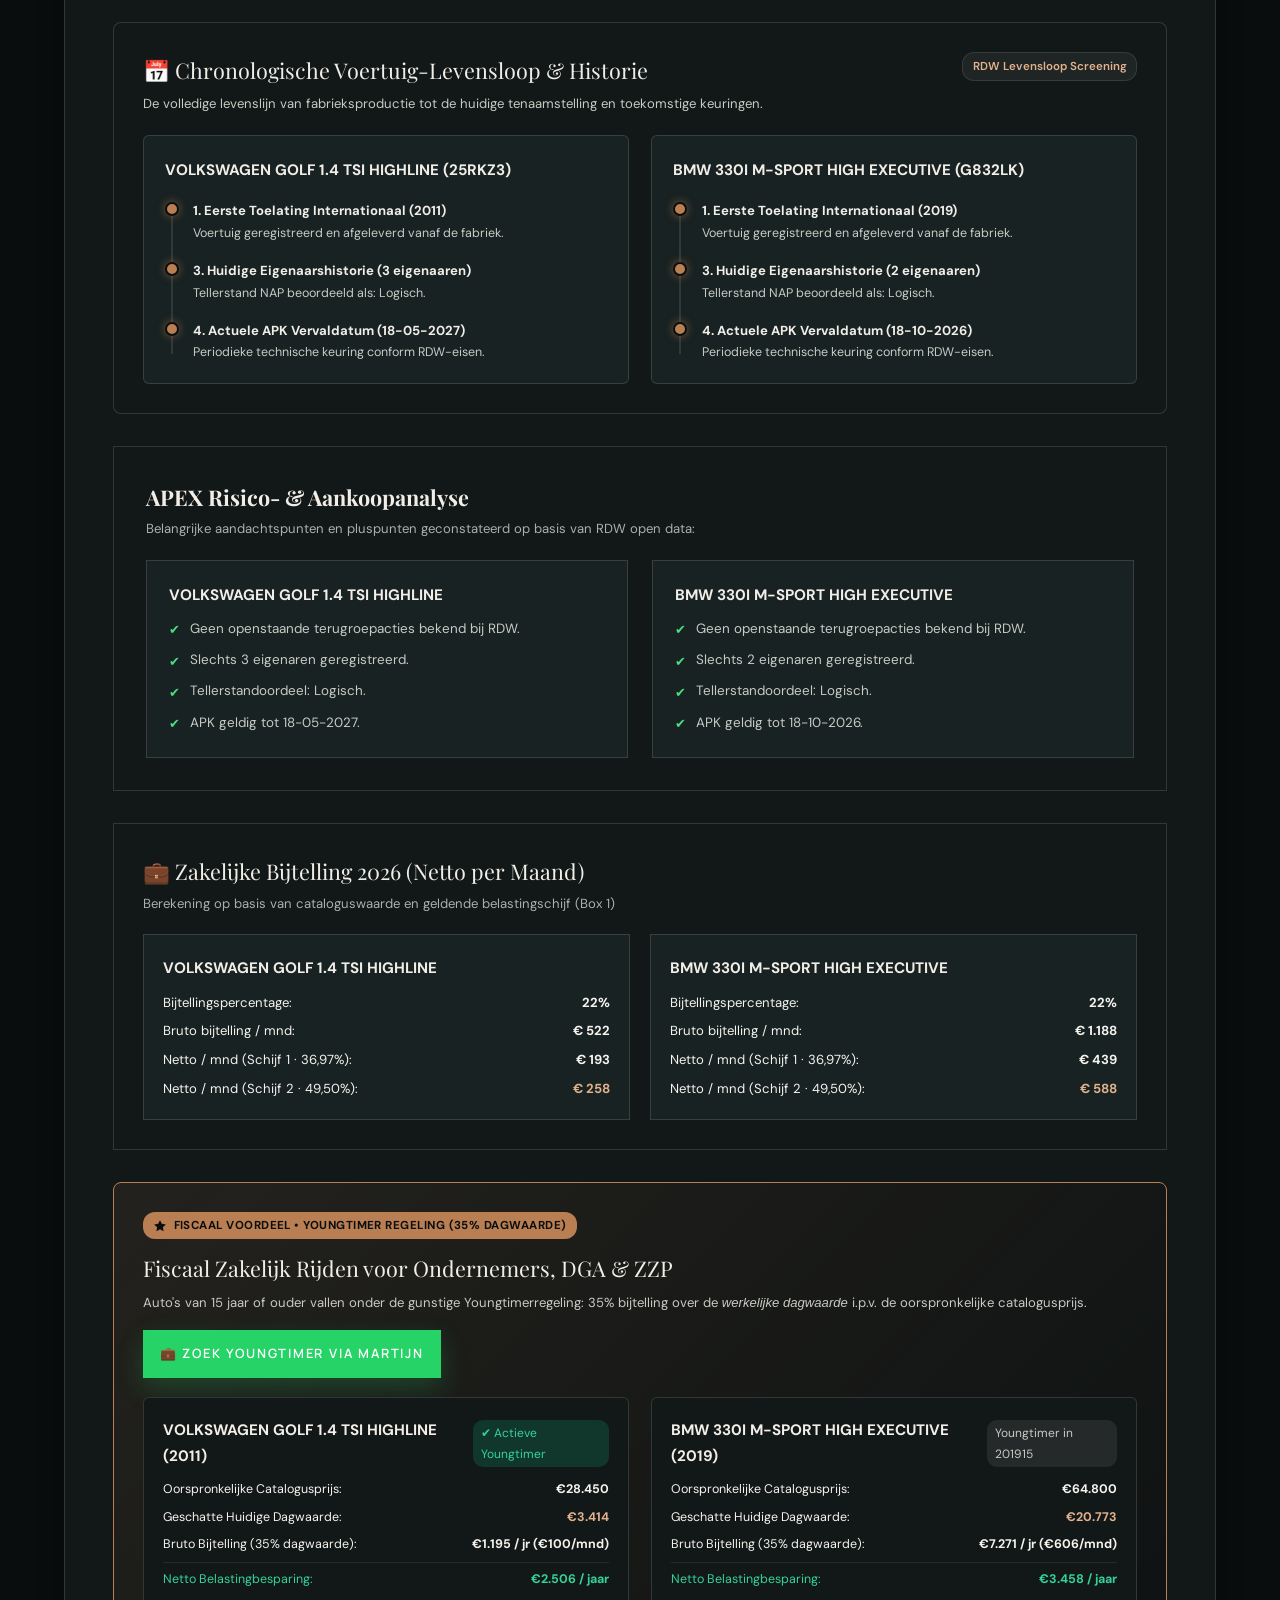
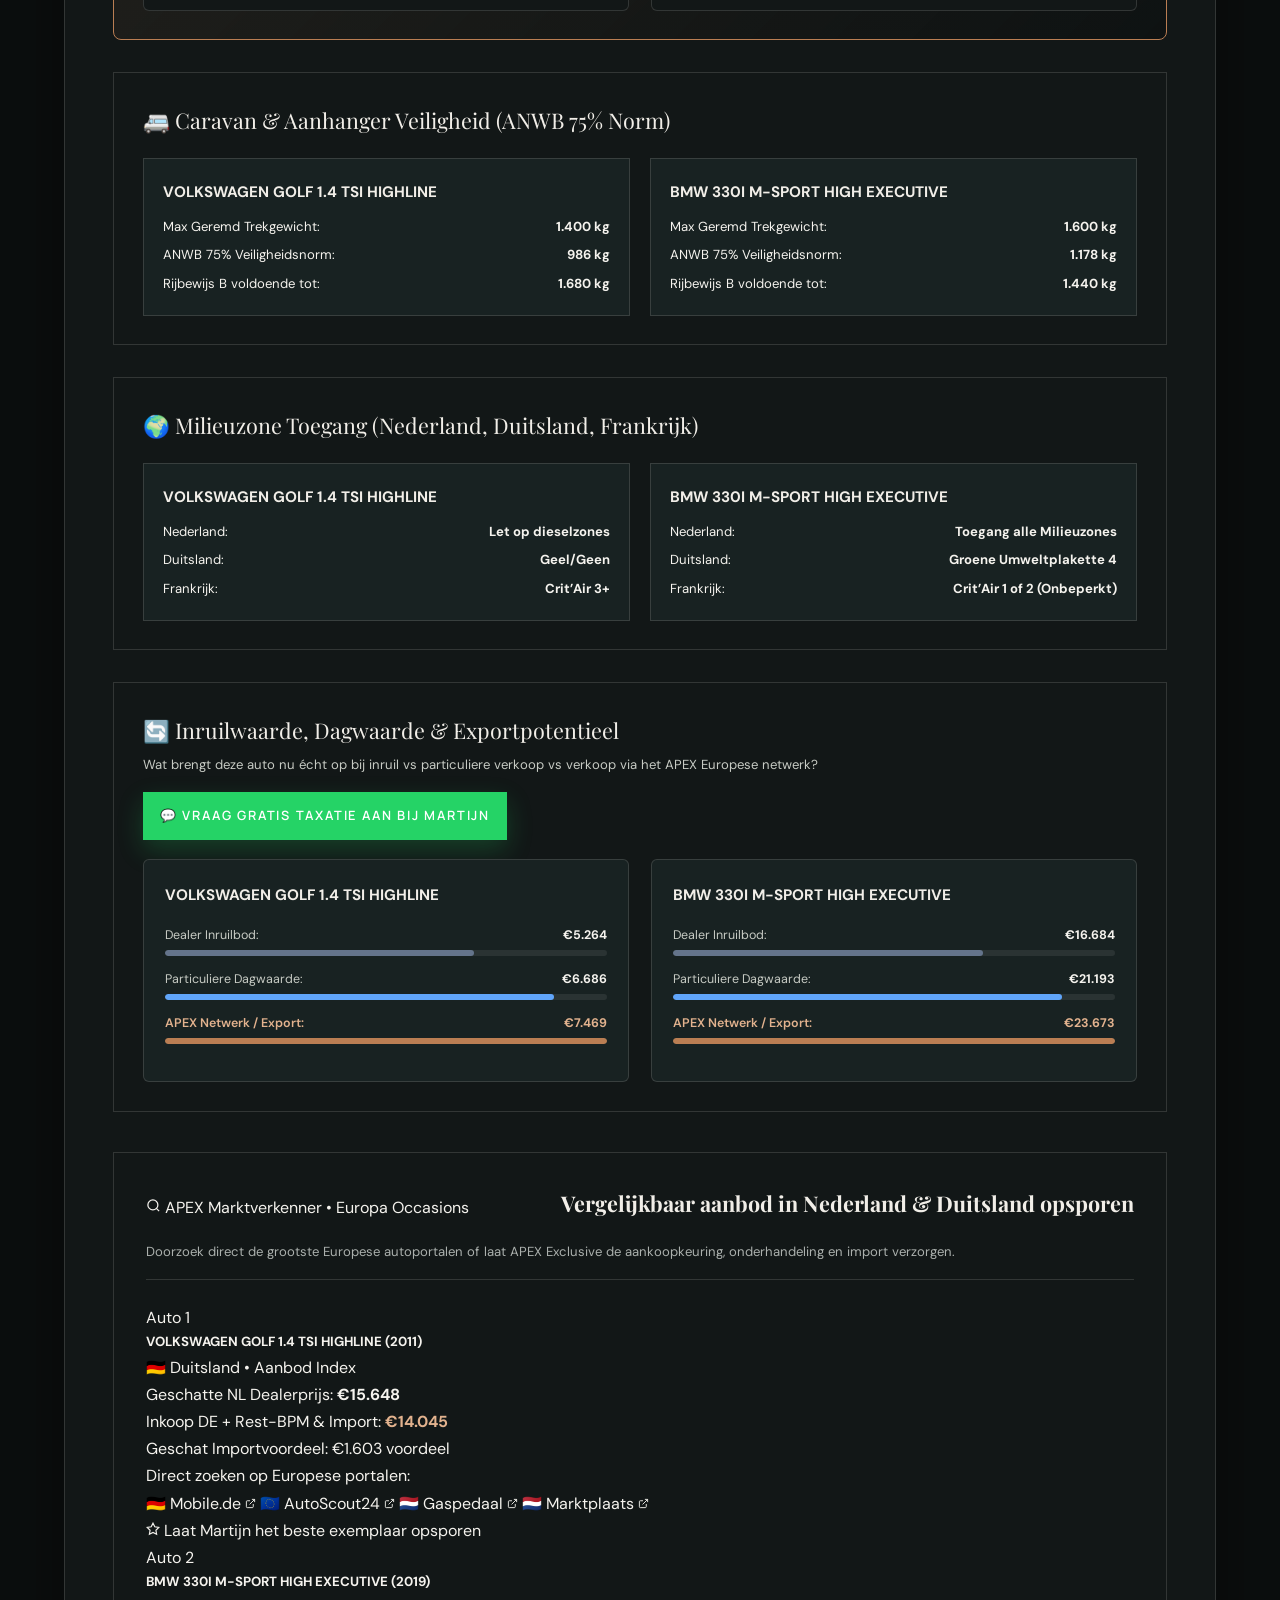
==== commit 4e234876: "Style Martijn advisory box & quick-win crowns, fix WhatsApp/contact links styles.css - Full styling " ====
--- a/index.html
+++ b/index.html
@@ -51,7 +51,7 @@
 
   <!-- Core Theme & Tool Stylesheet -->
   <link rel="stylesheet" href="apexclusive-modern.css?v=20260901-18">
-  <link rel="stylesheet" href="styles.css?v=20260902-01">
+  <link rel="stylesheet" href="styles.css?v=20260903-01">
 </head>
 <body id="top">
   <a class="skip-link" href="#compare-main">Naar de inhoud</a>
@@ -1240,6 +1240,6 @@
     </div>
   </div>
 
-  <script src="script.js?v=20260902-01"></script>
+  <script src="script.js?v=20260903-01"></script>
 </body>
 </html>
--- a/styles.css
+++ b/styles.css
@@ -816,7 +816,11 @@
   border-top: 1px solid var(--line);
 }
 
-/* 👑 Crowns & Color-Coded Win Highlights */
+/* 👑 Crowns & Color-Coded Win Highlights (Quick Win kroontjes)
+   renderWinCrowns() rendert: .win-crowns-wrapper > .crown-card.crown-{gold|green|blue|copper}
+   met daarin .crown-badge, .crown-winner-name, .crown-stat-main en .crown-stat-sub.
+   De legacy-selectors (.win-crowns-grid / .win-crown-*) blijven als alias behouden. */
+.win-crowns-wrapper,
 .win-crowns-grid {
   display: grid;
   grid-template-columns: repeat(4, 1fr);
@@ -824,19 +828,48 @@
   margin-bottom: 2rem;
 }
 
+.crown-card,
 .win-crown-card {
   background: var(--ink-soft);
   border: 1px solid var(--line);
-  padding: 1.1rem;
+  padding: 1.1rem 1.2rem 1.2rem;
   position: relative;
   overflow: hidden;
-}
-
-.win-crown-card.crown-gold { border-color: rgba(245, 158, 11, 0.4); background: linear-gradient(145deg, rgba(245, 158, 11, 0.08), var(--ink-soft)); }
-.win-crown-card.crown-green { border-color: rgba(34, 197, 94, 0.4); background: linear-gradient(145deg, rgba(34, 197, 94, 0.08), var(--ink-soft)); }
-.win-crown-card.crown-blue { border-color: rgba(56, 189, 248, 0.4); background: linear-gradient(145deg, rgba(56, 189, 248, 0.08), var(--ink-soft)); }
-.win-crown-card.crown-copper { border-color: rgba(223, 177, 141, 0.4); background: linear-gradient(145deg, rgba(223, 177, 141, 0.08), var(--ink-soft)); }
-
+  display: flex;
+  flex-direction: column;
+  min-width: 0;
+  transition: transform 0.25s ease, box-shadow 0.25s ease, border-color 0.25s ease;
+}
+
+/* Gekleurde accentlijn bovenaan iedere kroon-kaart */
+.crown-card::before,
+.win-crown-card::before {
+  content: '';
+  position: absolute;
+  top: 0;
+  left: 0;
+  right: 0;
+  height: 2px;
+  background: currentColor;
+  opacity: 0.85;
+}
+
+.crown-card:hover,
+.win-crown-card:hover {
+  transform: translateY(-2px);
+  box-shadow: 0 14px 34px rgba(0, 0, 0, 0.35);
+}
+
+.crown-card.crown-gold,
+.win-crown-card.crown-gold { color: #f59e0b; border-color: rgba(245, 158, 11, 0.4); background: linear-gradient(145deg, rgba(245, 158, 11, 0.08), var(--ink-soft)); }
+.crown-card.crown-green,
+.win-crown-card.crown-green { color: #4ade80; border-color: rgba(34, 197, 94, 0.4); background: linear-gradient(145deg, rgba(34, 197, 94, 0.08), var(--ink-soft)); }
+.crown-card.crown-blue,
+.win-crown-card.crown-blue { color: #38bdf8; border-color: rgba(56, 189, 248, 0.4); background: linear-gradient(145deg, rgba(56, 189, 248, 0.08), var(--ink-soft)); }
+.crown-card.crown-copper,
+.win-crown-card.crown-copper { color: #e2b28e; border-color: rgba(223, 177, 141, 0.4); background: linear-gradient(145deg, rgba(223, 177, 141, 0.08), var(--ink-soft)); }
+
+.crown-badge,
 .win-crown-badge {
   font: 700 0.58rem/1 var(--display);
   letter-spacing: 0.14em;
@@ -844,21 +877,41 @@
   display: flex;
   align-items: center;
   gap: 0.4rem;
-  margin-bottom: 0.5rem;
-}
-
+  margin-bottom: 0.65rem;
+  color: currentColor;
+}
+
+.crown-badge svg {
+  flex-shrink: 0;
+  filter: drop-shadow(0 0 6px currentColor);
+}
+
+.crown-gold .crown-badge,
 .crown-gold .win-crown-badge { color: #f59e0b; }
+.crown-green .crown-badge,
 .crown-green .win-crown-badge { color: #4ade80; }
+.crown-blue .crown-badge,
 .crown-blue .win-crown-badge { color: #38bdf8; }
+.crown-copper .crown-badge,
 .crown-copper .win-crown-badge { color: #e2b28e; }
 
+.crown-winner-name,
 .win-crown-car {
   font-family: var(--serif);
   font-size: 1.1rem;
+  line-height: 1.25;
   color: var(--paper);
   display: block;
-}
-
+  overflow-wrap: anywhere;
+}
+
+.crown-stat-main {
+  font: 600 0.82rem/1.35 var(--display);
+  color: var(--paper-soft);
+  margin-top: 0.45rem;
+}
+
+.crown-stat-sub,
 .win-crown-desc {
   font-size: 0.78rem;
   color: var(--muted);
@@ -866,7 +919,14 @@
   line-height: 1.45;
 }
 
-/* 🏆 Deep APEX Executive Advisory Box by Martijn Puts */
+/* 🏆 Deep APEX Executive Advisory Box by Martijn Puts
+   renderMartijnAdvisory() rendert:
+   .martijn-advisory-box
+     > .advisory-top-banner  (.advisory-badge-pill + .advisory-author)
+     > .advisory-content-grid
+         > .advisory-quote-column   (.advisory-avatar-wrap > .advisory-initials-badge,
+                                     .advisory-quote-text, .advisory-action-btns > .btn-advisory-*)
+         > .advisory-pillars-column (.advisory-pillar-item > .pillar-num + .pillar-info) */
 .martijn-advisory-box {
   background: linear-gradient(145deg, #182424 0%, #0d1212 100%);
   border: 1px solid var(--line-strong);
@@ -874,77 +934,279 @@
   margin-bottom: 2.5rem;
   box-shadow: 0 20px 50px rgba(0, 0, 0, 0.4);
   position: relative;
-}
-
-.martijn-advisory-header {
-  display: flex;
-  align-items: center;
-  gap: 1.2rem;
+  overflow: hidden;
+  scroll-margin-top: 130px;
+}
+
+/* Subtiele koperen gloed rechtsboven, in lijn met de homepage-hero */
+.martijn-advisory-box::before {
+  content: '';
+  position: absolute;
+  top: -140px;
+  right: -140px;
+  width: 360px;
+  height: 360px;
+  border-radius: 50%;
+  background: radial-gradient(circle, rgba(186, 126, 83, 0.18) 0%, rgba(186, 126, 83, 0) 70%);
+  pointer-events: none;
+}
+
+.martijn-advisory-box > * {
+  position: relative;
+  z-index: 1;
+}
+
+/* ── Top banner ─────────────────────────────────────────────────────── */
+.advisory-top-banner {
+  display: flex;
+  justify-content: space-between;
+  align-items: center;
+  flex-wrap: wrap;
+  gap: 0.8rem 1.2rem;
+  padding-bottom: 1.2rem;
+  margin-bottom: 1.8rem;
   border-bottom: 1px solid rgba(223, 177, 141, 0.25);
-  padding-bottom: 1.2rem;
+}
+
+.advisory-badge-pill {
+  display: inline-flex;
+  align-items: center;
+  gap: 0.5rem;
+  font: 700 0.6rem/1 var(--display);
+  letter-spacing: 0.16em;
+  text-transform: uppercase;
+  color: var(--copper-light);
+  background: rgba(186, 126, 83, 0.16);
+  border: 1px solid rgba(223, 177, 141, 0.5);
+  padding: 0.5rem 0.9rem;
+  border-radius: 999px;
+  white-space: nowrap;
+}
+
+.advisory-badge-pill svg {
+  flex-shrink: 0;
+  color: var(--copper-light);
+  filter: drop-shadow(0 0 5px rgba(226, 178, 142, 0.6));
+}
+
+.advisory-author {
+  font: 500 0.6rem/1.4 var(--display);
+  letter-spacing: 0.14em;
+  text-transform: uppercase;
+  color: var(--muted);
+}
+
+/* ── Content grid ───────────────────────────────────────────────────── */
+.advisory-content-grid {
+  display: grid;
+  grid-template-columns: 1.05fr 0.95fr;
+  gap: 2.2rem;
+  align-items: start;
+}
+
+.advisory-quote-column {
+  display: flex;
+  flex-direction: column;
+  min-width: 0;
+}
+
+.advisory-avatar-wrap {
+  display: flex;
+  align-items: center;
+  gap: 1rem;
   margin-bottom: 1.4rem;
 }
 
-.martijn-avatar-small {
-  width: 52px;
-  height: 52px;
+.advisory-initials-badge {
+  width: 56px;
+  height: 56px;
+  flex-shrink: 0;
+  display: grid;
+  place-items: center;
   border-radius: 50%;
-  object-fit: cover;
-  border: 2px solid var(--copper);
-}
-
-.martijn-advisory-title-group span {
-  font: 600 0.58rem/1 var(--display);
-  letter-spacing: 0.18em;
+  font: 600 1.05rem/1 var(--serif);
+  letter-spacing: 0.04em;
+  color: var(--ink);
+  background: linear-gradient(135deg, var(--copper-light) 0%, var(--copper) 100%);
+  border: 2px solid rgba(241, 238, 232, 0.9);
+  box-shadow: 0 0 0 4px rgba(186, 126, 83, 0.22), 0 10px 24px rgba(0, 0, 0, 0.4);
+}
+
+.advisory-name {
+  font-family: var(--serif);
+  font-size: 1.2rem;
+  line-height: 1.2;
+  color: var(--paper);
+}
+
+.advisory-role {
+  font: 500 0.58rem/1.4 var(--display);
+  letter-spacing: 0.14em;
   text-transform: uppercase;
   color: var(--copper-light);
-  display: block;
-}
-
-.martijn-advisory-title-group h3 {
+  margin-top: 0.25rem;
+}
+
+.advisory-quote-text {
+  position: relative;
   font-family: var(--serif);
-  font-size: 1.35rem;
-  color: var(--paper);
-  margin-top: 0.2rem;
-}
-
-.martijn-advisory-body {
+  font-style: italic;
+  font-size: clamp(1.05rem, 1.6vw, 1.25rem);
+  line-height: 1.7;
+  color: var(--paper-soft);
+  padding-left: 1.4rem;
+  border-left: 2px solid var(--copper);
+  margin: 0 0 1.6rem 0;
+  text-wrap: pretty;
+}
+
+.advisory-action-btns {
+  display: flex;
+  flex-wrap: wrap;
+  align-items: center;
+  gap: 0.8rem 1.4rem;
+  margin-top: auto;
+}
+
+/* ── Advisory buttons (ook hergebruikt bij lease, BPM, inruil & share-modal) ── */
+.btn-advisory-primary {
+  display: inline-flex;
+  align-items: center;
+  justify-content: center;
+  gap: 0.55rem;
+  min-height: 48px;
+  padding: 0.9rem 1.4rem;
+  background: #25d366;
+  border: 1px solid #25d366;
+  color: #ffffff;
+  font: 600 0.65rem/1.4 var(--display);
+  letter-spacing: 0.14em;
+  text-transform: uppercase;
+  text-align: center;
+  text-decoration: none;
+  cursor: pointer;
+  box-shadow: 0 10px 26px rgba(37, 211, 102, 0.22);
+  transition: background 0.25s, border-color 0.25s, transform 0.25s, box-shadow 0.25s;
+}
+
+.btn-advisory-primary svg {
+  flex-shrink: 0;
+}
+
+.btn-advisory-primary:hover,
+.btn-advisory-primary:focus-visible {
+  background: #1fbf5b;
+  border-color: #1fbf5b;
+  color: #ffffff;
+  transform: translateY(-1px);
+  box-shadow: 0 14px 32px rgba(37, 211, 102, 0.3);
+  text-decoration: none;
+}
+
+.btn-advisory-primary:focus-visible {
+  outline: 2px solid var(--paper);
+  outline-offset: 3px;
+}
+
+.btn-advisory-secondary {
+  display: inline-flex;
+  align-items: center;
+  gap: 0.5rem;
+  min-height: 48px;
+  padding: 0.9rem 0.2rem;
+  background: transparent;
+  border: 0;
+  border-bottom: 1px solid var(--copper);
+  color: var(--paper);
+  font: 600 0.65rem/1.4 var(--display);
+  letter-spacing: 0.14em;
+  text-transform: uppercase;
+  text-decoration: none;
+  cursor: pointer;
+  transition: color 0.25s, border-color 0.25s;
+}
+
+.btn-advisory-secondary:hover,
+.btn-advisory-secondary:focus-visible {
+  color: var(--copper-light);
+  border-bottom-color: var(--copper-light);
+  text-decoration: none;
+}
+
+.btn-advisory-secondary:focus-visible {
+  outline: 2px solid var(--copper-light);
+  outline-offset: 4px;
+}
+
+/* ── Pillars: genummerde badges 01 / 02 / 03 ─────────────────────────── */
+.advisory-pillars-column {
+  display: flex;
+  flex-direction: column;
+  gap: 0.75rem;
+  min-width: 0;
+}
+
+.advisory-pillar-item {
   display: grid;
-  grid-template-columns: 1fr 1fr;
-  gap: 1.8rem;
-  font-size: 0.9rem;
-  line-height: 1.75;
-}
-
-.advisory-car-block strong {
+  grid-template-columns: 44px 1fr;
+  gap: 1rem;
+  align-items: start;
+  padding: 1.1rem 1.2rem;
+  background: rgba(11, 14, 14, 0.6);
+  border: 1px solid var(--line);
+  transition: border-color 0.25s, background 0.25s;
+}
+
+.advisory-pillar-item:hover {
+  border-color: var(--line-strong);
+  background: rgba(11, 14, 14, 0.8);
+}
+
+/* Genummerde badge — specifieker dan de score-matrix .pillar-num zodat die niet lekt */
+.advisory-pillar-item .pillar-num {
+  width: 44px;
+  height: 44px;
+  display: grid;
+  place-items: center;
+  font: 700 0.72rem/1 var(--display);
+  letter-spacing: 0.1em;
+  font-variant-numeric: tabular-nums;
+  color: var(--copper-light);
+  background: rgba(186, 126, 83, 0.12);
+  border: 1px solid rgba(223, 177, 141, 0.45);
+  border-radius: 50%;
+  flex-shrink: 0;
+}
+
+.advisory-pillar-item:hover .pillar-num {
+  color: var(--ink);
+  background: var(--copper-light);
+  border-color: var(--copper-light);
+}
+
+.advisory-pillar-item .pillar-info {
+  min-width: 0;
+}
+
+.advisory-pillar-item .pillar-info h5 {
   font-family: var(--serif);
-  font-size: 1.15rem;
-  color: var(--paper);
-  display: block;
-  margin-bottom: 0.4rem;
-}
-
-.advisory-car-block p {
+  font-weight: 500;
+  font-size: 1.02rem;
+  line-height: 1.25;
+  color: var(--paper);
+  margin: 0.15rem 0 0.4rem 0;
+}
+
+.advisory-pillar-item .pillar-info p {
+  font-size: 0.85rem;
+  line-height: 1.6;
   color: var(--muted-light);
-}
-
-.martijn-verdict-summary {
-  grid-column: 1 / -1;
-  background: rgba(11, 14, 14, 0.6);
-  border: 1px solid var(--line);
-  padding: 1.2rem 1.4rem;
-  margin-top: 0.8rem;
-  display: flex;
-  justify-content: space-between;
-  align-items: center;
-  flex-wrap: wrap;
-  gap: 1rem;
-}
-
-.martijn-verdict-summary p {
-  color: var(--paper);
-  font-size: 0.88rem;
-  max-width: 70ch;
+  margin: 0;
+}
+
+.advisory-pillar-item .pillar-info strong {
+  color: var(--paper);
+  font-weight: 600;
 }
 
 /* 🔍 Market Explorer / Similar Vehicles for Sale */
@@ -2880,9 +3142,32 @@
     grid-template-columns: 1fr;
   }
   .delta-kpi-grid,
+  .win-crowns-wrapper,
   .win-crowns-grid,
-  .martijn-advisory-body {
+  .advisory-content-grid {
     grid-template-columns: 1fr;
+  }
+  .martijn-advisory-box {
+    padding: 1.6rem 1.3rem;
+  }
+  .advisory-top-banner {
+    flex-direction: column;
+    align-items: flex-start;
+  }
+  .advisory-badge-pill {
+    white-space: normal;
+    text-align: left;
+    line-height: 1.5;
+    border-radius: 18px;
+  }
+  .advisory-action-btns {
+    flex-direction: column;
+    align-items: stretch;
+  }
+  .advisory-action-btns .btn-advisory-primary,
+  .advisory-action-btns .btn-advisory-secondary {
+    justify-content: center;
+    width: 100%;
   }
   .similar-cars-grid,
   .lifestyle-controls-grid,
@@ -3094,6 +3379,14 @@
     top: 60px;
     margin: 0 -1rem 1.5rem -1rem;
     padding: 0 0.8rem;
+  }
+}
+
+/* 👑 Kroontjes: 4 → 2 kolommen op tablet, 1 kolom op mobiel (zie 960px-blok) */
+@media (min-width: 961px) and (max-width: 1180px) {
+  .win-crowns-wrapper,
+  .win-crowns-grid {
+    grid-template-columns: repeat(2, 1fr);
   }
 }
 
@@ -4647,4 +4940,54 @@
   .score-num-display {
     color: #ba7e53 !important;
   }
-}
+  /* Kroontjes & advies leesbaar op papier */
+  .crown-card,
+  .crown-card.crown-gold,
+  .crown-card.crown-green,
+  .crown-card.crown-blue,
+  .crown-card.crown-copper,
+  .advisory-pillar-item,
+  .advisory-pillar-item:hover {
+    background: #ffffff !important;
+    border: 1px solid #ccc !important;
+    box-shadow: none !important;
+    color: #000 !important;
+    page-break-inside: avoid;
+  }
+  .crown-card::before,
+  .martijn-advisory-box::before {
+    display: none !important;
+  }
+  .crown-badge {
+    color: #9d643d !important;
+  }
+  .crown-winner-name,
+  .crown-stat-main,
+  .advisory-name,
+  .advisory-quote-text,
+  .advisory-pillar-item .pillar-info h5,
+  .advisory-pillar-item .pillar-info strong {
+    color: #000 !important;
+  }
+  .crown-stat-sub,
+  .advisory-author,
+  .advisory-pillar-item .pillar-info p {
+    color: #444 !important;
+  }
+  .advisory-badge-pill,
+  .advisory-role,
+  .advisory-pillar-item .pillar-num {
+    color: #9d643d !important;
+    background: transparent !important;
+    border-color: #9d643d !important;
+  }
+  .advisory-initials-badge {
+    color: #000 !important;
+    background: #f1eee8 !important;
+    border-color: #9d643d !important;
+    box-shadow: none !important;
+  }
+  .advisory-action-btns {
+    display: none !important;
+  }
+}
